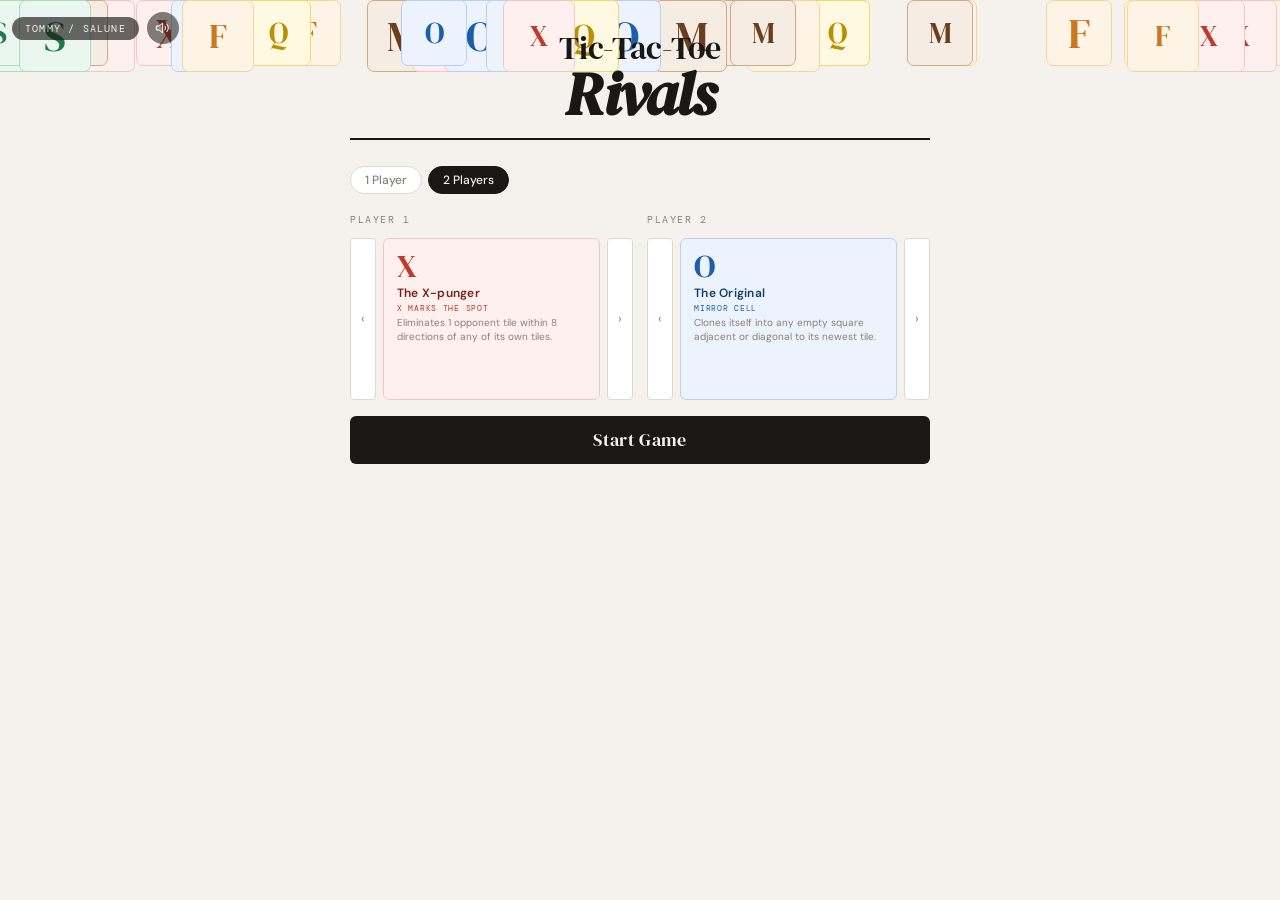
==== rivals/index.html @ 7927c6d0 "fixes test7" ====
<!DOCTYPE html>
<html lang="en">
<head>
<meta charset="UTF-8">
<meta name="viewport" content="width=device-width, initial-scale=1.0">
<title>Tic-Tac-Toe: Rivals</title>
<link href="https://fonts.googleapis.com/css2?family=DM+Serif+Display:ital@0;1&family=DM+Sans:wght@300;400;500;600&family=DM+Mono:wght@400;500&display=swap" rel="stylesheet">
<style>
*{box-sizing:border-box;margin:0;padding:0;}
:root{
  --bg:#f5f2ee;--surface:#fff;--border:#ddd8d0;--text:#1a1814;--muted:#8a8075;--faint:#e8e4de;
  --r:#c0392b;--r-l:#fdf0ee;--r-m:#f5c6c1;--r-d:#7d1f16;
  --b:#1a5fa8;--b-l:#edf3fc;--b-m:#b8d0f0;--b-d:#0e3d6e;
  --g:#1e7a4a;--g-l:#eaf6ef;--g-m:#a8dcbc;--g-d:#0f4a2a;
  --o:#c97820;--o-l:#fef4e6;--o-m:#f5d59a;--o-d:#7a4510;
  --w:#6b3e1e;--w-l:#f5ece4;--w-m:#d4a882;--w-d:#3e200a;
  --y:#b89000;--y-l:#fef9e0;--y-m:#f0d96a;--y-d:#6b5000;
  --r2:#7d1f16;--r2-l:#f2d5d0;--r2-m:#d98880;
  --b2:#0a2d52;--b2-l:#cce0f7;--b2-m:#7aaeea;
  --g2:#0a3d1e;--g2-l:#c2e8ce;--g2-m:#5cbd8a;
  --o2:#7a4510;--o2-l:#f7e4cc;--o2-m:#d4a040;
  --w2:#3e200a;--w2-l:#e8d5c2;--w2-m:#a87050;
  --y2:#6b5000;--y2-l:#f5edb8;--y2-m:#d4b800;
  --cell:90px;--gap:6px;--rad:6px;
}
body{font-family:'DM Sans',sans-serif;background:var(--bg);color:var(--text);min-height:100vh;display:flex;flex-direction:column;align-items:center;padding:2rem 1rem 3rem;overflow-x:hidden;}

/* ── TOP-LEFT CONTROLS ── */
#top-left{position:fixed;top:12px;left:12px;z-index:100;display:flex;align-items:center;gap:8px;}
#site-back{padding:5px 13px;background:var(--text);color:var(--bg);border:none;border-radius:20px;font-family:'DM Mono',monospace;font-size:10px;letter-spacing:.12em;text-transform:uppercase;cursor:pointer;opacity:.65;transition:opacity .2s;}
#site-back:hover{opacity:1;}

/* ── SETTINGS / VOLUME ── */
#vol-btn{width:32px;height:32px;border:none;border-radius:50%;background:rgba(26,24,20,.55);cursor:pointer;display:flex;align-items:center;justify-content:center;padding:0;transition:background .2s;}
#vol-btn:hover{background:rgba(26,24,20,.8);}
#vol-btn svg{width:16px;height:16px;fill:none;stroke:#fff;stroke-width:1.5;stroke-linecap:round;stroke-linejoin:round;}
#vol-panel{position:fixed;top:50px;left:12px;z-index:99;background:var(--surface);border:1px solid var(--border);border-radius:var(--rad);padding:12px 14px;width:190px;box-shadow:0 4px 16px rgba(0,0,0,.12);display:none;}
#vol-panel.open{display:block;}
#vol-panel-title{font-family:'DM Mono',monospace;font-size:9px;letter-spacing:.14em;text-transform:uppercase;color:var(--muted);margin-bottom:10px;}
#vol-slider{width:100%;cursor:pointer;accent-color:var(--text);}
#sound-on-wrap{margin-top:10px;border-top:1px solid var(--border);padding-top:10px;}
#sound-on-btn{width:100%;padding:7px;background:var(--text);color:var(--bg);border:none;border-radius:4px;font-family:'DM Mono',monospace;font-size:9px;letter-spacing:.1em;text-transform:uppercase;cursor:pointer;transition:opacity .15s;}
#sound-on-btn:hover{opacity:.85;}

/* ── AMBIENT ── */
#ambient{position:fixed;inset:0;pointer-events:none;z-index:0;overflow:hidden;}
.amb{position:absolute;font-family:'DM Serif Display',serif;display:flex;align-items:center;justify-content:center;border-radius:7px;will-change:transform,opacity;}
@keyframes ambfall{0%{transform:translateY(var(--sy)) rotate(var(--rot));opacity:0;}5%{opacity:var(--pk);}82%{opacity:var(--pk);}100%{transform:translateY(calc(var(--sy) + 120vh)) rotate(calc(var(--rot) + var(--spin)));opacity:0;}}

/* ── HEADER ── */
.masthead{position:relative;z-index:1;text-align:center;border-bottom:2px solid var(--text);padding-bottom:.85rem;margin-bottom:1.6rem;width:100%;max-width:580px;}
.masthead .tic{font-family:'DM Serif Display',serif;font-size:clamp(1.3rem,4.5vw,2rem);letter-spacing:-.01em;line-height:1;color:var(--text);}
.masthead .rivals{font-family:'DM Serif Display',serif;font-style:italic;font-size:clamp(2.2rem,8vw,3.8rem);letter-spacing:-.03em;line-height:1;color:var(--text);display:block;font-weight:700;}

/* ── FACTOTUM POWER BANNER (below board) ── */
#fact-banner{font-family:'DM Mono',monospace;font-size:9px;letter-spacing:.14em;text-transform:uppercase;color:var(--o-d);background:var(--o-l);border:1px solid var(--o-m);border-radius:4px;padding:4px 12px;text-align:center;margin-bottom:.5rem;display:none;}
#fact-banner.show{display:block;}

.wrap{position:relative;z-index:1;width:100%;max-width:580px;}
.screen{display:none;}.screen.active{display:block;}

/* ── PILLS ── */
.mode-row{display:flex;gap:6px;margin-bottom:1rem;flex-wrap:wrap;}
.pill{padding:5px 14px;border:1.5px solid var(--border);border-radius:20px;background:var(--surface);font-family:'DM Sans',sans-serif;font-size:12px;font-weight:500;color:var(--muted);cursor:pointer;transition:all .15s;}
.pill:hover{border-color:var(--text);color:var(--text);}.pill.on{background:var(--text);color:var(--bg);border-color:var(--text);}
.opt-row{display:none;gap:6px;margin-bottom:.8rem;flex-wrap:wrap;align-items:center;}.opt-row.show{display:flex;}
.opt-lbl{font-family:'DM Mono',monospace;font-size:10px;letter-spacing:.12em;text-transform:uppercase;color:var(--muted);}

/* ── CHAR SELECT ── */
.select-grid{display:grid;grid-template-columns:1fr 1fr;gap:1.1rem .9rem;margin-bottom:1rem;}
.pcol{display:flex;flex-direction:column;}
.pcol-lbl{font-family:'DM Mono',monospace;font-size:10px;letter-spacing:.15em;text-transform:uppercase;color:var(--muted);margin-bottom:8px;display:flex;align-items:center;gap:6px;height:20px;}
.ai-badge{background:var(--text);color:var(--bg);font-size:9px;padding:1px 5px;border-radius:3px;letter-spacing:.1em;}
.char-picker{display:flex;align-items:stretch;gap:7px;flex:1;}
.carr{width:26px;min-width:26px;border:1.5px solid var(--border);border-radius:4px;background:var(--surface);cursor:pointer;display:flex;align-items:center;justify-content:center;font-size:13px;color:var(--muted);user-select:none;transition:border-color .15s,color .15s;}
.carr:hover{border-color:var(--text);color:var(--text);}
.ccard{flex:1;border:1.5px solid var(--border);border-radius:var(--rad);padding:11px 13px;background:var(--surface);display:flex;flex-direction:column;height:162px;overflow:hidden;transition:border-color .2s,background .2s;}
.ccard.rt{border-color:var(--r-m);background:var(--r-l);}.ccard.bt{border-color:var(--b-m);background:var(--b-l);}.ccard.gt{border-color:var(--g-m);background:var(--g-l);}
.ccard.ot{border-color:var(--o-m);background:var(--o-l);}.ccard.wt{border-color:var(--w-m);background:var(--w-l);}.ccard.yt{border-color:var(--y-m);background:var(--y-l);}
.ccard.qt{border-color:var(--border);background:var(--faint);}
.csym{font-family:'DM Serif Display',serif;font-size:2rem;line-height:1;margin-bottom:3px;}
.rt .csym{color:var(--r);}.bt .csym{color:var(--b);}.gt .csym{color:var(--g);}.ot .csym{color:var(--o);}.wt .csym{color:var(--w);}.yt .csym{color:var(--y);}.qt .csym{color:var(--muted);}
.cname{font-size:12px;font-weight:600;letter-spacing:.02em;margin-bottom:2px;}
.rt .cname{color:var(--r-d);}.bt .cname{color:var(--b-d);}.gt .cname{color:var(--g-d);}.ot .cname{color:var(--o-d);}.wt .cname{color:var(--w-d);}.yt .cname{color:var(--y-d);}.qt .cname{color:var(--muted);}
.cpl{font-family:'DM Mono',monospace;font-size:8px;letter-spacing:.09em;text-transform:uppercase;margin-bottom:3px;}
.rt .cpl{color:var(--r);}.bt .cpl{color:var(--b);}.gt .cpl{color:var(--g);}.ot .cpl{color:var(--o);}.wt .cpl{color:var(--w);}.yt .cpl{color:var(--y);}.qt .cpl{color:var(--muted);}
.cdesc{font-size:10px;color:var(--muted);line-height:1.45;overflow:hidden;}
.cancel-wrap{overflow:hidden;max-height:0;transition:max-height .3s ease;margin-bottom:0;}
.cancel-wrap.open{max-height:80px;margin-bottom:.8rem;}
.cancel-note{font-size:11px;color:var(--muted);padding:7px 10px;border:1px solid var(--border);border-radius:var(--rad);background:var(--surface);line-height:1.5;}
.cancel-note strong{font-weight:600;color:var(--text);}
.start-btn{width:100%;padding:12px;background:var(--text);color:var(--bg);border:none;border-radius:var(--rad);font-family:'DM Serif Display',serif;font-size:1.1rem;letter-spacing:.02em;cursor:pointer;transition:opacity .15s,transform .1s;margin-bottom:.6rem;}
.start-btn:hover{opacity:.88;}.start-btn:active{transform:scale(.99);}

/* ── SCOREBOARD ── */
.scoreboard{display:grid;grid-template-columns:1fr auto 1fr;gap:8px;margin-bottom:.8rem;align-items:center;}
.sbox{border:1.5px solid var(--border);border-radius:var(--rad);padding:10px 13px;background:var(--surface);position:relative;overflow:hidden;}
.sbox.rb{border-color:var(--r-m);background:var(--r-l);}.sbox.bb{border-color:var(--b-m);background:var(--b-l);}.sbox.gb{border-color:var(--g-m);background:var(--g-l);}
.sbox.ob{border-color:var(--o-m);background:var(--o-l);}.sbox.wb{border-color:var(--w-m);background:var(--w-l);}.sbox.yb{border-color:var(--y-m);background:var(--y-l);}
.sbox.r2b{border-color:var(--r2-m);background:var(--r2-l);}.sbox.b2b{border-color:var(--b2-m);background:var(--b2-l);}.sbox.g2b{border-color:var(--g2-m);background:var(--g2-l);}
.sbox.o2b{border-color:var(--o2-m);background:var(--o2-l);}.sbox.w2b{border-color:var(--w2-m);background:var(--w2-l);}.sbox.y2b{border-color:var(--y2-m);background:var(--y2-l);}
.ghost{position:absolute;right:-10px;bottom:-14px;font-family:'DM Serif Display',serif;font-size:5rem;line-height:1;pointer-events:none;transform:rotate(-14deg);opacity:.08;user-select:none;}
.shn{font-family:'DM Mono',monospace;font-size:8.5px;letter-spacing:.1em;text-transform:uppercase;margin-bottom:2px;position:relative;z-index:1;}
.rb .shn{color:var(--r);}.bb .shn{color:var(--b);}.gb .shn{color:var(--g);}.ob .shn{color:var(--o);}.wb .shn{color:var(--w);}.yb .shn{color:var(--y);}
.r2b .shn{color:var(--r2);}.b2b .shn{color:var(--b2);}.g2b .shn{color:var(--g2);}.o2b .shn{color:var(--o2);}.w2b .shn{color:var(--w2);}.y2b .shn{color:var(--y2);}
.sv{font-family:'DM Serif Display',serif;font-size:1.9rem;line-height:1;position:relative;z-index:1;}
.rb .sv{color:var(--r);}.bb .sv{color:var(--b);}.gb .sv{color:var(--g);}.ob .sv{color:var(--o);}.wb .sv{color:var(--w);}.yb .sv{color:var(--y);}
.r2b .sv{color:var(--r2);}.b2b .sv{color:var(--b2);}.g2b .sv{color:var(--g2);}.o2b .sv{color:var(--o2);}.w2b .sv{color:var(--w2);}.y2b .sv{color:var(--y2);}
.smid{text-align:center;font-family:'DM Mono',monospace;font-size:9px;letter-spacing:.1em;text-transform:uppercase;color:var(--muted);line-height:2;}
.smidv{font-family:'DM Serif Display',serif;font-size:1.4rem;color:var(--muted);display:block;}

/* ── STATUS ── */
.stbar{border:1.5px solid var(--border);border-radius:var(--rad);background:var(--surface);padding:9px 13px;text-align:center;font-size:13px;min-height:42px;display:flex;align-items:center;justify-content:center;margin-bottom:.75rem;line-height:1.5;transition:border-color .2s,background .2s;}
.stbar.ra{border-color:var(--r-m);background:var(--r-l);}.stbar.ba{border-color:var(--b-m);background:var(--b-l);}.stbar.ga{border-color:var(--g-m);background:var(--g-l);}
.stbar.oa{border-color:var(--o-m);background:var(--o-l);}.stbar.wa{border-color:var(--w-m);background:var(--w-l);}.stbar.ya{border-color:var(--y-m);background:var(--y-l);}
.stbar.r2a{border-color:var(--r2-m);background:var(--r2-l);}.stbar.b2a{border-color:var(--b2-m);background:var(--b2-l);}.stbar.g2a{border-color:var(--g2-m);background:var(--g2-l);}
.stbar.o2a{border-color:var(--o2-m);background:var(--o2-l);}.stbar.w2a{border-color:var(--w2-m);background:var(--w2-l);}.stbar.y2a{border-color:var(--y2-m);background:var(--y2-l);}
.stbar.think{background:var(--faint);}
.tc{font-weight:600;}
.cr{color:var(--r-d);}.cb{color:var(--b-d);}.cg{color:var(--g-d);}.co{color:var(--o-d);}.cw{color:var(--w-d);}.cy{color:var(--y-d);}
.cr2{color:var(--r2);}.cb2{color:var(--b2);}.cg2{color:var(--g2);}.co2{color:var(--o2);}.cw2{color:var(--w2);}.cy2{color:var(--y2);}
.nopwr{color:var(--muted);font-size:11px;font-style:italic;}
.haspwr{font-size:11px;font-style:italic;}

/* ── BOARD ── */
.board{display:grid;grid-template-columns:repeat(4,var(--cell));gap:var(--gap);margin:0 auto .5rem;width:fit-content;padding:10px;background:var(--border);border-radius:10px;}
.cell{width:var(--cell);height:var(--cell);background:var(--surface);border-radius:4px;cursor:pointer;font-family:'DM Serif Display',serif;font-size:2.3rem;display:flex;align-items:center;justify-content:center;transition:background .12s,transform .08s,box-shadow .12s;user-select:none;position:relative;overflow:hidden;}
.cell:hover:not(.taken){background:var(--faint);transform:scale(1.03);}.cell.taken{cursor:default;}
.cell.rp{color:var(--r);background:var(--r-l);}.cell.bp{color:var(--b);background:var(--b-l);}.cell.gp{color:var(--g);background:var(--g-l);}
.cell.op{color:var(--o);background:var(--o-l);}.cell.wp{color:var(--w);background:var(--w-l);}.cell.yp{color:var(--y);background:var(--y-l);}
.cell.r2p{color:var(--r2);background:var(--r2-l);box-shadow:inset 0 0 0 2.5px var(--r2-m);}
.cell.b2p{color:var(--b2);background:var(--b2-l);box-shadow:inset 0 0 0 2.5px var(--b2-m);}
.cell.g2p{color:var(--g2);background:var(--g2-l);box-shadow:inset 0 0 0 2.5px var(--g2-m);}
.cell.o2p{color:var(--o2);background:var(--o2-l);box-shadow:inset 0 0 0 2.5px var(--o2-m);}
.cell.w2p{color:var(--w2);background:var(--w2-l);box-shadow:inset 0 0 0 2.5px var(--w2-m);}
.cell.y2p{color:var(--y2);background:var(--y2-l);box-shadow:inset 0 0 0 2.5px var(--y2-m);}
.cell.win.rp{box-shadow:0 0 0 2px var(--r);background:var(--r-m);}.cell.win.bp{box-shadow:0 0 0 2px var(--b);background:var(--b-m);}
.cell.win.gp{box-shadow:0 0 0 2px var(--g);background:var(--g-m);}.cell.win.op{box-shadow:0 0 0 2px var(--o);background:var(--o-m);}
.cell.win.wp{box-shadow:0 0 0 2px var(--w);background:var(--w-m);}.cell.win.yp{box-shadow:0 0 0 2px var(--y);background:var(--y-m);}
.cell.win.r2p{box-shadow:0 0 0 2px var(--r2);background:var(--r2-m);}.cell.win.b2p{box-shadow:0 0 0 2px var(--b2);background:var(--b2-m);}
.cell.win.g2p{box-shadow:0 0 0 2px var(--g2);background:var(--g2-m);}
/* Highlights */
.cell.hlr{background:var(--r-l);box-shadow:0 0 0 2px var(--r);cursor:pointer;animation:br 1.2s ease-in-out infinite;}.cell.hlr:hover{background:var(--r-m);}
.cell.hlb{background:var(--b-l);box-shadow:0 0 0 2px var(--b);cursor:pointer;animation:bb 1.2s ease-in-out infinite;}.cell.hlb:hover{background:var(--b-m);}
.cell.hlg{background:var(--g-l);box-shadow:0 0 0 2px var(--g);cursor:pointer;animation:bg 1.2s ease-in-out infinite;}.cell.hlg:hover{background:var(--g-m);}
.cell.hlo{background:var(--o-l);box-shadow:0 0 0 2px var(--o);cursor:pointer;animation:bo 1.2s ease-in-out infinite;}.cell.hlo:hover{background:var(--o-m);}
.cell.hlw{background:var(--w-l);box-shadow:0 0 0 2px var(--w);cursor:pointer;animation:bw 1.2s ease-in-out infinite;}.cell.hlw:hover{background:var(--w-m);}
.cell.hly{background:var(--y-l);box-shadow:0 0 0 2px var(--y);cursor:pointer;animation:by 1.2s ease-in-out infinite;}.cell.hly:hover{background:var(--y-m);}
@keyframes br{0%,100%{box-shadow:0 0 0 2px var(--r)}50%{box-shadow:0 0 0 4px var(--r-m)}}
@keyframes bb{0%,100%{box-shadow:0 0 0 2px var(--b)}50%{box-shadow:0 0 0 4px var(--b-m)}}
@keyframes bg{0%,100%{box-shadow:0 0 0 2px var(--g)}50%{box-shadow:0 0 0 4px var(--g-m)}}
@keyframes bo{0%,100%{box-shadow:0 0 0 2px var(--o)}50%{box-shadow:0 0 0 4px var(--o-m)}}
@keyframes bw{0%,100%{box-shadow:0 0 0 2px var(--w)}50%{box-shadow:0 0 0 4px var(--w-m)}}
@keyframes by{0%,100%{box-shadow:0 0 0 2px var(--y)}50%{box-shadow:0 0 0 4px var(--y-m)}}
/* Poison */
.cell.p3::before,.cell.p2::before,.cell.p1::before{content:'';position:absolute;inset:0;border-radius:4px;pointer-events:none;z-index:1;}
.cell.p3::before{background:linear-gradient(135deg,rgba(124,58,237,.13)0%,rgba(196,181,253,.07)100%);}
.cell.p2::before{background:linear-gradient(135deg,rgba(109,40,217,.28)0%,rgba(139,92,246,.16)100%);}
.cell.p1::before{background:linear-gradient(135deg,rgba(91,33,182,.47)0%,rgba(76,29,149,.30)100%);animation:pdying .6s ease-in-out infinite;}
@keyframes pdying{0%,100%{opacity:1;}50%{opacity:.28;}}
/* Fruit dots */
.fdot{position:absolute;inset:0;display:flex;align-items:center;justify-content:center;z-index:2;pointer-events:none;}
.fdot::after{content:'';width:20px;height:20px;border-radius:50%;display:block;box-shadow:0 1px 4px rgba(0,0,0,.18);}
.fdot.f0::after{background:radial-gradient(circle at 36% 30%,#6abf69 0%,#1e7a4a 60%,#0f4a2a 100%);}
.fdot.f1::after{background:radial-gradient(circle at 36% 30%,#5cbd8a 0%,#0a3d1e 60%,#051a0d 100%);}
/* Quantum ghost dot */
.qghost-dot{position:absolute;inset:0;display:flex;align-items:center;justify-content:center;pointer-events:none;font-family:'DM Serif Display',serif;font-size:1.6rem;}
/* Legend */
.legstrip{display:grid;grid-template-columns:1fr 1fr;gap:5px;margin-bottom:.7rem;}
.lc{border:1px solid var(--border);border-radius:var(--rad);padding:7px 9px;background:var(--surface);font-size:10.5px;color:var(--muted);line-height:1.45;}
.lc strong{display:block;font-family:'DM Mono',monospace;font-size:8.5px;letter-spacing:.09em;text-transform:uppercase;margin-bottom:2px;}
.lc.rl{border-color:var(--r-m);}.lc.rl strong{color:var(--r);}
.lc.bl{border-color:var(--b-m);}.lc.bl strong{color:var(--b);}
.lc.gl{border-color:var(--g-m);}.lc.gl strong{color:var(--g);}
.lc.ol{border-color:var(--o-m);}.lc.ol strong{color:var(--o);}
.lc.wl{border-color:var(--w-m);}.lc.wl strong{color:var(--w);}
.lc.yl{border-color:var(--y-m);}.lc.yl strong{color:var(--y);}
.lc.r2l{border-color:var(--r2-m);}.lc.r2l strong{color:var(--r2);}
.lc.b2l{border-color:var(--b2-m);}.lc.b2l strong{color:var(--b2);}
.lc.g2l{border-color:var(--g2-m);}.lc.g2l strong{color:var(--g2);}
.game-cancel-note{font-size:11px;color:var(--muted);padding:7px 10px;border:1px solid var(--border);border-radius:var(--rad);background:var(--surface);margin-bottom:.7rem;line-height:1.5;display:none;}
.game-cancel-note.show{display:block;}
.game-cancel-note strong{font-weight:600;color:var(--text);}
/* Actions */
.actions{display:flex;gap:8px;justify-content:center;margin-top:.3rem;}
.abtn{padding:8px 20px;border:1.5px solid var(--border);border-radius:var(--rad);background:var(--surface);font-family:'DM Sans',sans-serif;font-size:12px;font-weight:500;color:var(--muted);cursor:pointer;transition:all .15s;}
.abtn:hover{border-color:var(--text);color:var(--text);}
.abtn.pri{background:var(--text);color:var(--bg);border-color:var(--text);}.abtn.pri:hover{opacity:.85;color:var(--bg);}
.back{text-align:center;margin-top:.9rem;font-size:12px;color:var(--muted);cursor:pointer;text-decoration:underline;text-underline-offset:3px;}
.back:hover{color:var(--text);}
@media(max-width:520px){:root{--cell:70px;}.select-grid{gap:.9rem .5rem;}}
</style>
</head>
<body>

<!-- TOP-LEFT: back button + volume -->
<div id="top-left">
  <button id="site-back" onclick="goToSite()">Tommy / Salune</button>
  <button id="vol-btn" onclick="toggleVolPanel()" title="Volume">
    <!-- speaker icon, swapped to muted via JS -->
    <svg id="spk-icon" viewBox="0 0 24 24">
      <polygon points="11,5 6,9 2,9 2,15 6,15 11,19" stroke="#fff" fill="rgba(255,255,255,0.15)"/>
      <path id="spk-waves" d="M15,9 a5,5 0 0,1 0,6 M18,6.5 a9,9 0 0,1 0,11"/>
      <line id="spk-mute" x1="14" y1="10" x2="20" y2="16" style="display:none"/>
      <line id="spk-mute2" x1="20" y1="10" x2="14" y2="16" style="display:none"/>
    </svg>
  </button>
</div>

<!-- VOLUME PANEL -->
<div id="vol-panel">
  <div id="vol-panel-title">Master Volume</div>
  <input type="range" id="vol-slider" min="0" max="1" step="0.01" value="0.5"
         oninput="onVolSlider(this.value)">
  <div id="sound-on-wrap">
    <button id="sound-on-btn" onclick="startMusicManually()">Enable Music</button>
  </div>
</div>

<div id="ambient"></div>

<div class="masthead">
  <div class="tic">Tic-Tac-Toe</div>
  <span class="rivals">Rivals</span>
</div>

<div class="wrap">
  <!-- SELECT SCREEN -->
  <div class="screen active" id="scr-sel">
    <div class="mode-row">
      <button class="pill" id="mb1p" onclick="setMode('sp')">1 Player</button>
      <button class="pill on" id="mb2p" onclick="setMode('2p')">2 Players</button>
    </div>
    <div class="opt-row" id="drow">
      <button class="pill on" id="de" onclick="setDiff('easy')">Easy</button>
      <button class="pill" id="dm" onclick="setDiff('medium')">Medium</button>
      <button class="pill" id="dh" onclick="setDiff('hard')">Hard</button>
    </div>
    <!-- Bot goes FIRST then SECOND, defaults to Second -->
    <div class="opt-row" id="frow">
      <span class="opt-lbl">Bot goes</span>
      <button class="pill" id="fb1st" onclick="setBotFirst(true)">First</button>
      <button class="pill on" id="fb2nd" onclick="setBotFirst(false)">Second</button>
    </div>
    <div class="select-grid" id="selgrid"></div>
    <button class="start-btn" onclick="startGame()">Start Game</button>
    <div class="cancel-wrap" id="cancel-wrap">
      <div class="cancel-note"><strong>Nemesis mode:</strong> Both players have no powers every other turn, starting on turn 1.</div>
    </div>
  </div>

  <!-- GAME SCREEN -->
  <div class="screen" id="scr-game">
    <div class="scoreboard">
      <div class="sbox rb" id="sb0"><div class="ghost" id="gh0">X</div><div class="shn" id="sn0"></div><div class="sv" id="sv0">0</div></div>
      <div class="smid">draws<span class="smidv" id="svd">0</span></div>
      <div class="sbox bb" id="sb1"><div class="ghost" id="gh1">O</div><div class="shn" id="sn1"></div><div class="sv" id="sv1">0</div></div>
    </div>
    <div class="legstrip" id="legstrip"></div>
    <div class="game-cancel-note" id="gcn"></div>
    <div class="stbar" id="stbar"></div>
    <div class="board" id="board"></div>
    <!-- Factotum banner BELOW board -->
    <div id="fact-banner"></div>
    <div class="actions"><button class="abtn pri" onclick="resetRound()">New Round</button></div>
    <div class="back" onclick="goBack()">Change characters</div>
  </div>
</div>

<script>
// ══════════════════════════════════
// MUSIC SYSTEM
// ══════════════════════════════════
const AUDIO_BASE='https://salunesoftware.github.io/';
const TRACK_FILES={base:'RivalBaseTrack01',X:'RivalXTrack01',O:'RivalOTrack01',S:'RivalSTrack01',M:'RivalMTrack01',Q:'RivalQTrack01',F:'RivalFTrack01'};
const audioEls={};
let musicStarted=false;
let masterVol=0.5;  // -6dB equivalent in practice (0.5 of 1.0)
let masterMuted=false;

// S-curve easing (ease-in-out cubic)
function sCurve(t){return t<0.5?4*t*t*t:1-Math.pow(-2*t+2,3)/2;}

function fadeTo(el,target,ms){
  if(!el)return;
  // Apply master volume scaling to target
  const scaled=masterMuted?0:target*masterVol;
  const start=el.volume;
  const diff=scaled-start;
  if(Math.abs(diff)<0.001){el.volume=scaled;if(scaled===0)el.pause();return;}
  const steps=40,iv=ms/steps;let n=0;
  clearInterval(el._fadeTimer);
  el._fadeTimer=setInterval(()=>{
    n++;
    const t=n/steps;
    el.volume=Math.max(0,Math.min(1,start+diff*sCurve(t)));
    if(n>=steps){clearInterval(el._fadeTimer);el.volume=scaled;if(scaled===0)el.pause();}
  },iv);
  if(scaled>0&&el.paused) el.play().catch(()=>{});
}

// Track the "logical" (unscaled) target volume for each track
const trackTargets={};

function setTrackTarget(key,target,ms){
  trackTargets[key]=target;
  if(audioEls[key])fadeTo(audioEls[key],target,ms);
}

function initAudio(){
  if(musicStarted)return;
  musicStarted=true;
  // Load all tracks
  const keys=Object.keys(TRACK_FILES);
  const loaded=[];
  keys.forEach(k=>{
    const a=new Audio(AUDIO_BASE+TRACK_FILES[k]+'.mp3');
    a.loop=true;a.volume=0;a.preload='auto';
    audioEls[k]=a;trackTargets[k]=0;
    loaded.push(new Promise(res=>{a.addEventListener('canplaythrough',res,{once:true});a.load();}));
  });
  // Wait for all to be ready before playing, then start together
  Promise.all(loaded).then(()=>{
    // Sync-start: set currentTime=0 on all, then play simultaneously
    const t=audioEls['base']?.currentTime||0;
    keys.forEach(k=>{if(audioEls[k]){audioEls[k].currentTime=0;}});
    keys.forEach(k=>{if(audioEls[k])audioEls[k].play().catch(()=>{});});
    // Base track fades in, others stay at 0 until selected
    setTrackTarget('base',1,2000);
    document.getElementById('sound-on-btn').textContent='Music On';
  }).catch(()=>{
    // Fallback: just start base
    if(audioEls['base']){audioEls['base'].play().catch(()=>{});setTrackTarget('base',1,2000);}
  });
  updateVolIcon();
}

function startMusicManually(){initAudio();}

const CHAR_TRACK_KEY=['X','O','S','M','Q','F',null];
function onCharSelect(){
  if(!musicStarted)return;
  const active=new Set(['base']);
  for(let s=0;s<2;s++){const k=CHAR_TRACK_KEY[SI[s]];if(k)active.add(k);}
  Object.keys(TRACK_FILES).forEach(k=>{
    if(k==='base')return;
    if(active.has(k)){setTrackTarget(k,1,1500);}
    else{setTrackTarget(k,0,1500);}
  });
}
function onGameStart(){
  if(!musicStarted)return;
  // Fade all to full with delay for base already playing
  setTimeout(()=>{
    Object.keys(TRACK_FILES).forEach(k=>setTrackTarget(k,1,2000));
  },1500); // let base play alone for 1.5s first
}
function onGameEnd(){
  if(!musicStarted)return;
  // Return to select state: base + char tracks only
  onCharSelect();
}
function goToSite(){
  if(musicStarted)Object.keys(TRACK_FILES).forEach(k=>setTrackTarget(k,0,2000));
  setTimeout(()=>window.location.href='https://salunesoftware.github.io/',2100);
}

// ── VOLUME CONTROLS ──
function onVolSlider(v){
  masterVol=parseFloat(v);
  masterMuted=false;
  // Re-apply current targets at new master
  Object.keys(TRACK_FILES).forEach(k=>{
    const el=audioEls[k];if(!el)return;
    const tgt=trackTargets[k]||0;
    el.volume=Math.max(0,Math.min(1,tgt*masterVol));
    if(el.volume>0&&el.paused)el.play().catch(()=>{});
    if(el.volume===0)el.pause();
  });
  updateVolIcon();
}
function toggleMute(){
  masterMuted=!masterMuted;
  Object.keys(TRACK_FILES).forEach(k=>{
    const el=audioEls[k];if(!el)return;
    const tgt=trackTargets[k]||0;
    el.volume=masterMuted?0:Math.max(0,Math.min(1,tgt*masterVol));
    if(!masterMuted&&el.volume>0&&el.paused)el.play().catch(()=>{});
    if(masterMuted)el.pause();
  });
  updateVolIcon();
}
document.getElementById('vol-btn').addEventListener('click',e=>{
  // Click the button itself: if panel is open, close it. If panel closed, open it.
  // But also allow clicking the icon to toggle mute only when panel is already open
  toggleVolPanel();
});
function toggleVolPanel(){
  const p=document.getElementById('vol-panel');
  p.className=p.className==='vol-panel open'?'vol-panel':'vol-panel open';
}
// Close panel if clicking outside
document.addEventListener('click',e=>{
  if(!e.target.closest('#top-left')&&!e.target.closest('#vol-panel')){
    document.getElementById('vol-panel').className='vol-panel';
  }
});

// Speaker SVG icon toggle
function updateVolIcon(){
  const w=document.getElementById('spk-waves');
  const m1=document.getElementById('spk-mute');
  const m2=document.getElementById('spk-mute2');
  const isMuted=masterMuted||masterVol<0.02;
  if(w){w.style.display=isMuted?'none':'';}
  if(m1){m1.style.display=isMuted?'':'none';}
  if(m2){m2.style.display=isMuted?'':'none';}
}

// ══════════════════════════════════
// CHARACTERS
// ══════════════════════════════════
const CH=[
  {id:'expunger',sym:'X',name:'The X-punger',pname:'X Marks the Spot',
   desc:'Eliminates 1 opponent tile within 8 directions of any of its own tiles.',
   t:'r',bc:'rb',pc:'rp',tc:'cr',lc:'rl',ac:'ra',alt:{bc:'r2b',pc:'r2p',tc:'cr2',lc:'r2l',ac:'r2a'}},
  {id:'original',sym:'O',name:'The Original',pname:'Mirror Cell',
   desc:'Clones itself into any empty square adjacent or diagonal to its newest tile.',
   t:'b',bc:'bb',pc:'bp',tc:'cb',lc:'bl',ac:'ba',alt:{bc:'b2b',pc:'b2p',tc:'cb2',lc:'b2l',ac:'b2a'}},
  {id:'snake',sym:'S',name:'The Snake',pname:'Venom Bloom',
   desc:'Poisons all adjacent tiles on placement, dissolving in 3 turns. Eating a fruit grants one extra placement. Opponents eating snake fruit get poisoned instead.',
   t:'g',bc:'gb',pc:'gp',tc:'cg',lc:'gl',ac:'ga',alt:{bc:'g2b',pc:'g2p',tc:'cg2',lc:'g2l',ac:'g2a'}},
  {id:'mole',sym:'M',name:'The Mole',pname:'Burrow',
   desc:'Places only adjacent to existing tiles. After placing, may burrow: replace an adjacent opponent tile, then emerge on the far side. If no opponent is adjacent, burrows blindly straight, left, or right into any empty tile.',
   t:'w',bc:'wb',pc:'wp',tc:'cw',lc:'wl',ac:'wa',alt:{bc:'w2b',pc:'w2p',tc:'cw2',lc:'wl',ac:'w2a'}},
  {id:'quantum',sym:'Q',name:'The Quantum',pname:'Superposition',
   desc:'Projects ghost images along its row and column. If an opponent covers a ghost, that Q tile teleports away. Placing Q on its own ghost clears the old projection and starts fresh — no teleport.',
   t:'y',bc:'yb',pc:'yp',tc:'cy',lc:'yl',ac:'ya',alt:{bc:'y2b',pc:'y2p',tc:'cy2',lc:'yl',ac:'y2a'}},
  {id:'factotum',sym:'F',name:'The Factotum',pname:'Wild Power',
   desc:'Gains a random power each turn. Each placed tile permanently retains the power it had when placed — including fruit bonus for Snake turns.',
   t:'o',bc:'ob',pc:'op',tc:'co',lc:'ol',ac:'oa',alt:{bc:'o2b',pc:'o2p',tc:'co2',lc:'ol',ac:'o2a'}},
  {id:'random',sym:'?',name:'Random',pname:'',
   desc:'Picks a random character when the game starts.',
   t:'qt',bc:'bb',pc:'bp',tc:'cb',lc:'bl',ac:'ba',alt:{bc:'b2b',pc:'b2p',tc:'cb2',lc:'bl',ac:'b2a'}},
];
const REAL_CH=6;
const FACTOTUM_POOL=['expunger','original','snake','mole','quantum'];

// ══ BOARD HELPERS ══
const N=4,WINS=[];
for(let r=0;r<N;r++) WINS.push([r*N,r*N+1,r*N+2,r*N+3]);
for(let c=0;c<N;c++) WINS.push([c,c+N,c+2*N,c+3*N]);
WINS.push([0,5,10,15]);WINS.push([3,6,9,12]);
const adjO=i=>{const r=Math.floor(i/N),c=i%N,a=[];if(r>0)a.push(i-N);if(r<N-1)a.push(i+N);if(c>0)a.push(i-1);if(c<N-1)a.push(i+1);return a;};
const adjD=i=>{const r=Math.floor(i/N),c=i%N,a=[];if(r>0&&c>0)a.push(i-N-1);if(r>0&&c<N-1)a.push(i-N+1);if(r<N-1&&c>0)a.push(i+N-1);if(r<N-1&&c<N-1)a.push(i+N+1);return a;};
const adj8=i=>[...new Set([...adjO(i),...adjD(i)])];
const stepRC=(i,dr,dc)=>{const r=Math.floor(i/N)+dr,c=(i%N)+dc;return(r<0||r>=N||c<0||c>=N)?-1:r*N+c;};

// ══ SELECT STATE ══
let SI=[0,1],gMode='2p',diff='easy',botFirst=false;
let RSI=[0,1];

const rch=s=>CH[RSI[s]];
const sameChar=()=>RSI[0]===RSI[1];
const isAlt=s=>s===1&&sameChar();
const prop=(s,k)=>isAlt(s)?rch(s).alt[k]:rch(s)[k];
const sym=s=>isAlt(s)?rch(s).sym.toLowerCase():rch(s).sym;
const symSlot=v=>{const s0=sym(0),s1=sym(1);return v===s0?0:v===s1?1:-1;};
const botSlot=()=>gMode==='sp'?(botFirst?0:1):-1;
const isNemesis=()=>sameChar();
const cancelledOut=s=>isNemesis()&&(pTurnCnt[s]%2===1);

function playerLabel(s){if(gMode==='sp'&&s===botSlot())return'Bot';return s===0?'P1':'P2';}
function displayName(s){return rch(s).name+' ('+playerLabel(s)+')';}

// ══ FACTOTUM TILE DATA ══
// factTileData[boardIdx] = {id, sym} — permanent historical power per tile
let factTileData={};
let factPower=[null,null]; // current-turn power per slot

function rollFactPower(s){const id=FACTOTUM_POOL[Math.floor(Math.random()*FACTOTUM_POOL.length)];factPower[s]=id;return id;}

// Get effective id for a SLOT's current action
function effId(s){if(rch(s).id==='factotum')return factPower[s]||'expunger';return rch(s).id;}

// Get effective id for a TILE already on the board (historical)
function tileEffId(boardIdx){
  const td=factTileData[boardIdx];
  if(td)return td.id;
  // Not a factotum tile — find which slot owns it and return their char id
  const bv=board[boardIdx];
  if(bv===null)return null;
  const s=symSlot(bv);
  if(s<0)return null;
  return rch(s).id;
}

// ══ QUANTUM STATE ══
// qTileState[boardIdx] = {slot, perceived:bool}
// perceived=true: opponent covered a ghost → tile stays, no more projection, no teleport trigger
let qTileState={};

function qDist(qi,i){
  const qr=Math.floor(qi/N),qc=qi%N,ir=Math.floor(i/N),ic=i%N;
  if(qr===ir)return Math.abs(qc-ic);if(qc===ic)return Math.abs(qr-ir);return 999;
}

function buildQuantumGhosts(){
  const map={};
  Object.entries(qTileState).forEach(([idxStr,st])=>{
    const qi=parseInt(idxStr);
    if(board[qi]===null){delete qTileState[qi];return;}
    if(st.perceived)return; // perceived tiles don't project anymore
    const qr=Math.floor(qi/N),qc=qi%N;
    const cells=[];
    for(let cc=0;cc<N;cc++){const j=qr*N+cc;if(j!==qi)cells.push(j);}
    for(let rr=0;rr<N;rr++){const j=rr*N+qc;if(j!==qi)cells.push(j);}
    cells.forEach(j=>{
      if(board[j]!==null)return; // only show on empty cells
      const d=qDist(qi,j);
      if(!map[j]||d<map[j].minDist){map[j]={slot:st.slot,minDist:d,sources:[qi]};}
      else if(d===map[j].minDist&&!map[j].sources.includes(qi)){map[j].sources.push(qi);}
    });
  });
  return map;
}

// Opacity for ghost: closer = more visible, farther = more faded
// dist 1=0.28, dist 2=0.16, dist 3+=0.08
function ghostOpacity(d){return d<=1?0.28:d===2?0.16:0.08;}

function teleportQTile(qi,slot){
  if(board[qi]===null)return;
  const v=sym(slot);
  const ghosts=buildQuantumGhosts();
  // Prefer cells that are NOT in the Q player's ghost zone
  const cands=board.map((bv,j)=>bv===null&&!ghosts[j]?j:-1).filter(j=>j>=0);
  const pool=cands.length?cands:board.map((bv,j)=>bv===null?j:-1).filter(j=>j>=0);
  if(!pool.length)return;
  const dest=pool[Math.floor(Math.random()*pool.length)];
  // Transfer state
  const oldSt=qTileState[qi];
  board[qi]=null;
  if(factTileData[qi])factTileData[dest]=factTileData[qi];
  delete factTileData[qi];
  delete qTileState[qi];
  board[dest]=v;
  // New tile is NOT perceived (fresh start at new location)
  qTileState[dest]={slot,perceived:false};
}

// Called when OPPONENT places on a ghost projection → the Q tile teleports
function checkQuantumTeleportByOpp(placingSlot,pos){
  const qs=1-placingSlot;
  const qId=rch(qs).id;
  if(qId!=='quantum'&&qId!=='factotum')return;
  const ghosts=buildQuantumGhosts();
  if(!ghosts[pos]||ghosts[pos].slot!==qs)return;
  // Mark sources as perceived (they no longer project)
  const sources=ghosts[pos].sources||[];
  sources.forEach(qi=>{if(qTileState[qi])qTileState[qi].perceived=true;});
  // Teleport all Q tiles in same row or col as pos (that belong to qs)
  const qr=Math.floor(pos/N),qc=pos%N;
  const toTel=[];
  Object.entries(qTileState).forEach(([iStr,st])=>{
    if(st.slot!==qs||st.perceived)return;
    const qi=parseInt(iStr);
    const r=Math.floor(qi/N),c=qi%N;
    if(r===qr||c===qc)toTel.push(qi);
  });
  toTel.forEach(qi=>{if(board[qi]!==null)teleportQTile(qi,qs);});
}

// ══ SELECT UI ══
function renderCard(slot){
  const ci=SI[slot],c=CH[ci],el=document.getElementById('cc'+slot);
  el.className='ccard '+(ci===REAL_CH?'qt':c.t+'t');
  el.innerHTML=`<div class="csym">${c.sym}</div><div class="cname">${c.name}</div><div class="cpl">${c.pname||'Any character'}</div><div class="cdesc">${c.desc}</div>`;
}
function buildSelectCols(){
  const grid=document.getElementById('selgrid');grid.innerHTML='';
  for(let s=0;s<2;s++){
    const isBot=gMode==='sp'&&s===botSlot();
    const col=document.createElement('div');col.className='pcol';
    const lbl=document.createElement('div');lbl.className='pcol-lbl';lbl.id='lbl'+s;
    if(isBot)lbl.innerHTML='Bot <span class="ai-badge">BOT</span>';
    else lbl.textContent=gMode==='sp'?'You':(s===0?'Player 1':'Player 2');
    const picker=document.createElement('div');picker.className='char-picker';
    const lb=document.createElement('div');lb.className='carr';lb.innerHTML='&#8249;';lb.onclick=()=>shiftSlot(s,-1);
    const card=document.createElement('div');card.className='ccard rt';card.id='cc'+s;
    const rb=document.createElement('div');rb.className='carr';rb.innerHTML='&#8250;';rb.onclick=()=>shiftSlot(s,1);
    picker.appendChild(lb);picker.appendChild(card);picker.appendChild(rb);
    col.appendChild(lbl);col.appendChild(picker);grid.appendChild(col);
  }
  renderCard(0);renderCard(1);updateNemesisNote();
}
function shiftSlot(s,d){SI[s]=(SI[s]+d+REAL_CH+1)%(REAL_CH+1);renderCard(s);updateNemesisNote();onCharSelect();}
function updateNemesisNote(){const same=SI[0]<REAL_CH&&SI[1]<REAL_CH&&SI[0]===SI[1];document.getElementById('cancel-wrap').className='cancel-wrap'+(same?' open':'');}
function setMode(m){
  gMode=m;
  document.getElementById('mb1p').className='pill'+(m==='sp'?' on':'');
  document.getElementById('mb2p').className='pill'+(m==='2p'?' on':'');
  document.getElementById('drow').className='opt-row'+(m==='sp'?' show':'');
  document.getElementById('frow').className='opt-row'+(m==='sp'?' show':'');
  SI=[0,1];buildSelectCols();
}
function setDiff(d){diff=d;['easy','medium','hard'].forEach((x,i)=>{document.getElementById(['de','dm','dh'][i]).className='pill'+(d===x?' on':'');});}
function setBotFirst(v){
  botFirst=v;
  document.getElementById('fb1st').className='pill'+(v?' on':'');
  document.getElementById('fb2nd').className='pill'+(!v?' on':'');
  [SI[0],SI[1]]=[SI[1],SI[0]];buildSelectCols();
}
buildSelectCols();setMode('2p');setDiff('easy');

// ══ GAME STATE ══
let board,poison,fruit,lastP,turnIdx,pTurnCnt,phase,over,scores,botThink,bonusSlot;
let moleExpecting=-1,moleFrom=-1;
const isBot=()=>gMode==='sp'&&turnIdx===botSlot()&&!over;

// ══ START/RESET ══
function startGame(){
  RSI=[SI[0],SI[1]];
  for(let s=0;s<2;s++)if(RSI[s]===REAL_CH)RSI[s]=Math.floor(Math.random()*REAL_CH);
  document.getElementById('scr-sel').className='screen';
  document.getElementById('scr-game').className='screen active';
  scores=[0,0,0];
  buildGameUI();buildBoardEl();resetRound();
  onGameStart();
}
function goBack(){
  document.getElementById('scr-game').className='screen';
  document.getElementById('scr-sel').className='screen active';
  updateFactBanner(false);
  onGameEnd();
}
function buildGameUI(){
  const ls=document.getElementById('legstrip');ls.innerHTML='';
  [0,1].forEach(s=>{
    const d=document.createElement('div');d.className='lc '+prop(s,'lc');
    d.innerHTML=`<strong>${displayName(s)}: ${rch(s).pname}</strong>${rch(s).desc}`;ls.appendChild(d);
  });
  const gcn=document.getElementById('gcn');
  if(isNemesis()){gcn.className='game-cancel-note show';gcn.innerHTML=`<strong>Nemesis mode:</strong> Both players have no powers every other turn, starting on turn 1.`;}
  else gcn.className='game-cancel-note';
  [0,1].forEach(s=>{
    document.getElementById('sb'+s).className='sbox '+prop(s,'bc');
    document.getElementById('gh'+s).textContent=rch(s).sym;
    document.getElementById('sn'+s).textContent=displayName(s);
    document.getElementById('sv'+s).textContent='0';
  });
}
function buildBoardEl(){
  const el=document.getElementById('board');el.innerHTML='';
  for(let i=0;i<N*N;i++){const c=document.createElement('div');c.className='cell';c.addEventListener('click',()=>handleClick(i));el.appendChild(c);}
}
function resetRound(){
  board=Array(N*N).fill(null);poison=Array(N*N).fill(0);fruit=Array(N*N).fill(0);
  lastP=[-1,-1];pTurnCnt=[0,0];factPower=[null,null];factTileData={};qTileState={};
  turnIdx=0;phase='place';over=false;botThink=false;bonusSlot=-1;moleExpecting=-1;moleFrom=-1;
  if(rch(0).id==='factotum')rollFactPower(0);
  if(rch(1).id==='factotum')rollFactPower(1);
  updateFactBanner(true);renderBoard();setStatus();
  if(isBot())setTimeout(doBot,500);
}

// ══ FACTOTUM BANNER (below board) ══
function updateFactBanner(inGame){
  const fb=document.getElementById('fact-banner');
  if(inGame&&!over&&rch(turnIdx).id==='factotum'&&factPower[turnIdx]){
    const pc=CH.find(c=>c.id===factPower[turnIdx]);
    fb.className='show';
    fb.textContent='The Factotum has the power of '+pc.name;
  } else {
    fb.className='';fb.textContent='';
  }
}

// ══ SNAKE ══
function tickPoison(){for(let i=0;i<N*N;i++){if(poison[i]>0){poison[i]--;if(poison[i]===0)board[i]=null;}}}
function venomBloom(idx,s){
  if(cancelledOut(s))return;
  adjO(idx).forEach(j=>{if(board[j]!==null&&poison[j]===0)poison[j]=3;});
}
function countFruits(){return fruit.filter(Boolean).length;}
function spawnFruitFor(s){
  if(countFruits()>=3)return;
  const emp=board.map((v,i)=>(v===null&&fruit[i]===0)?i:-1).filter(i=>i>=0);
  if(!emp.length)return;fruit[emp[Math.floor(Math.random()*emp.length)]]=s+1;
}
// canEatFruit: snake/factotum-as-snake eats their own fruit (bonus); opponent eating snake fruit gets poisoned
function canEatFruit(s,i){return fruit[i]===s+1;}
function canEatOppFruit(s,i){
  // Returns true if this position has the OPPONENT's snake fruit
  return fruit[i]>0&&fruit[i]!==s+1;
}

// ══ MOLE ══
function moleValidPlacements(s){
  const v=sym(s),hasM=board.some(bv=>bv===v);
  if(!hasM)return board.map((bv,i)=>bv===null?i:-1).filter(i=>i>=0);
  const seen=new Set();board.forEach((bv,i)=>{if(bv===v)adjO(i).forEach(j=>{if(board[j]===null)seen.add(j);});});return[...seen];
}
function moleAdjOppTargets(s){
  if(moleFrom<0)return[];
  const ov=sym(1-s);
  // TARGETS: adjacent opponent tiles (for burrow through)
  return adjO(moleFrom).filter(i=>board[i]===ov);
}
function moleBlindBurrowTargets(s){
  // No adjacent opp tiles — burrow blind to any empty tile in adj dirs
  if(moleFrom<0)return[];
  return adjO(moleFrom).filter(i=>board[i]===null);
}
function moleDoBurrow(s,clicked,isBlind){
  const v=sym(s);
  const dr=Math.floor(clicked/N)-Math.floor(moleFrom/N);
  const dc=(clicked%N)-(moleFrom%N);
  if(!isBlind){
    // Replace opponent tile
    board[clicked]=v;
    // Determine exit
    const opts=[{dr,dc},{dr:-dc,dc:dr},{dr:dc,dc:-dr}].map(({dr:d2,dc:c2})=>{
      const n=stepRC(clicked,d2,c2);return(n>=0&&board[n]!==v)?n:-1;
    });
    const rn=Math.random();
    let t=rn<1/3?opts[0]:rn<2/3?(opts[1]>=0?opts[1]:opts[0]):(opts[2]>=0?opts[2]:opts[0]);
    if(t>=0&&board[t]===null)board[t]=v;
  } else {
    // Blind burrow: just place at clicked (already verified empty)
    board[clicked]=v;
  }
}

// ══ WIN/DRAW ══
function chkWin(s){const v=sym(s);return WINS.find(w=>w.every(i=>board[i]===v))||null;}
function chkDraw(){return board.every(v=>v!==null);}

// ══ POWER TARGETS ══
function getPwrTargets(s){
  const eid=effId(s);if(cancelledOut(s))return[];
  if(eid==='expunger'){
    const ms=sym(s),os=sym(1-s),seen=new Set();
    board.forEach((v,i)=>{if(v===ms)adj8(i).forEach(j=>{if(board[j]===os)seen.add(j);});});return[...seen];
  }
  if(eid==='original'){
    const lp=lastP[s];if(lp<0)return[];
    const seen=new Set();adj8(lp).forEach(j=>{if(board[j]===null)seen.add(j);});return[...seen];
  }
  if(eid==='mole'){
    const oppTgts=moleAdjOppTargets(s);
    if(oppTgts.length>0)return oppTgts;
    // Blind burrow if no opponent adjacent
    return moleBlindBurrowTargets(s);
  }
  return[];
}

// ══ PLACE LOGIC ══
function doPlace(i,s,isBonus){
  const v=sym(s),eid=effId(s);
  const isSnake=eid==='snake';
  const isQ=eid==='quantum';
  const isFact=rch(s).id==='factotum';

  // Q: check if placing on own ghost (BEFORE placing — just for state update, no teleport)
  let placingOnOwnGhost=false;
  if(isQ){
    const gm=buildQuantumGhosts();
    if(gm[i]&&gm[i].slot===s) placingOnOwnGhost=true;
  }

  board[i]=v;

  // Determine if ate own fruit (snake bonus) or opp fruit (poison)
  const ownFruit=canEatFruit(s,i);
  const oppFruit=canEatOppFruit(s,i);
  fruit[i]=0;
  lastP[s]=i;

  // Factotum: record tile's power permanently using CURRENT power
  if(isFact&&factPower[s]){
    factTileData[i]={id:factPower[s],sym:CH.find(c=>c.id===factPower[s])?.sym||'F'};
  }

  // Q: register new tile state (no teleport when placing on own ghost — just reset projection)
  if(isQ){
    // If placing on own ghost: old sources lose their projection (mark perceived), but no teleport
    if(placingOnOwnGhost){
      const gm=buildQuantumGhosts();
      if(gm[i]&&gm[i].slot===s){
        (gm[i].sources||[]).forEach(qi=>{if(qTileState[qi])qTileState[qi].perceived=true;});
      }
    }
    qTileState[i]={slot:s,perceived:false};
  }

  // Snake venom (poisons adjacents including own tiles)
  if(isSnake)venomBloom(i,s);

  // Factotum-as-snake: same venom effect
  if(isFact&&factPower[s]==='snake')venomBloom(i,s);

  // Opponent ate snake fruit → get poisoned (3-turn)
  if(oppFruit){
    adjO(i).forEach(j=>{if(board[j]===null&&poison[j]===0)poison[j]=3;}); // poison adjacent area
    // Actually poison the eating player's tile directly
    poison[i]=3;
  }

  const win=chkWin(s);
  if(win){renderBoard();markWin(win);endGame(s);return;}
  if(chkDraw()){renderBoard();endGame(-1);return;}

  // Fruit bonus:
  // - Snake/Factotum-as-snake eating OWN fruit → bonus placement
  // - Factotum's bonus tile uses current symbol but has no power of its own
  const snakeActive=isSnake||(isFact&&factPower[s]==='snake');
  if(ownFruit&&snakeActive&&!isBonus&&!cancelledOut(s)){
    renderBoard();
    const st=document.getElementById('stbar');
    st.className='stbar '+prop(s,'ac');
    st.innerHTML=`<span class="tc ${prop(s,'tc')}">${displayName(s)}</span> &mdash; fruit! Place one more tile.`;
    bonusSlot=s;phase='bonus';
    if(isBot())setTimeout(()=>doBotBonus(s),400);
    return;
  }
  if(isBonus){finishAfterBonus(s);return;}
  gotopower(s);
}

function gotopower(s){
  const eid=effId(s);
  if(eid==='mole'&&!cancelledOut(s)){
    const tgts=getPwrTargets(s); // includes blind burrow targets now
    if(tgts.length>0){
      moleExpecting=s;phase='power';renderBoard();setStatus();
      if(isBot())setTimeout(doBot,350);return;
    }
  }
  phase='power';const tgts=getPwrTargets(s);renderBoard();setStatus();
  if(tgts.length===0)autoAdvance(s);else if(isBot())setTimeout(doBot,350);
}
function finishAfterBonus(s){
  const eid=effId(s);
  if(eid==='mole'&&!cancelledOut(s)){
    const tgts=getPwrTargets(s);
    if(tgts.length>0){moleExpecting=s;phase='power';renderBoard();setStatus();if(isBot())setTimeout(doBot,350);return;}
  }
  phase='power';const tgts=getPwrTargets(s);renderBoard();setStatus();
  if(tgts.length===0)autoAdvance(s);else if(isBot())setTimeout(doBot,350);
}

function doPwr(i,s){
  const eid=effId(s);
  if(eid==='expunger'){
    board[i]=null;poison[i]=0;delete qTileState[i];delete factTileData[i];advanceTurn();
  } else if(eid==='original'){
    board[i]=sym(s);
    // Check quantum teleport — opponent placing on Q ghost triggers teleport
    checkQuantumTeleportByOpp(s,i);
    const win=chkWin(s);if(win){renderBoard();markWin(win);endGame(s);return;}advanceTurn();
  } else if(eid==='mole'){
    moleExpecting=-1;
    const oppTgts=moleAdjOppTargets(s);
    const isBlind=oppTgts.length===0; // blind burrow if no opp adjacent
    moleDoBurrow(s,i,isBlind);
    const win=chkWin(s);if(win){renderBoard();markWin(win);endGame(s);return;}
    if(chkDraw()){renderBoard();endGame(-1);return;}advanceTurn();
  }
}

function autoAdvance(s){
  const eid=effId(s);
  if(['snake','quantum','factotum'].includes(eid)){advanceTurn();return;}
  const msgs={expunger:'No targets in range.',original:'No room to clone.',mole:'No tiles to burrow.'};
  if(!msgs[eid]){advanceTurn();return;}
  const st=document.getElementById('stbar');st.className='stbar';
  st.innerHTML=`<span class="tc ${prop(s,'tc')}">${displayName(s)}</span> &mdash; ${msgs[eid]}`;
  setTimeout(advanceTurn,600);
}

function advanceTurn(){
  const next=1-turnIdx;
  // Quantum maturation removed — Q now projects only, no cascade expansion
  // Tick poison if next player is snake
  if(effId(next)==='snake'){
    tickPoison();const w=chkWin(next);if(w){renderBoard();markWin(w);endGame(next);return;}
  }
  if(chkDraw()){renderBoard();endGame(-1);return;}
  // Spawn fruit for current snake player at end of turn
  const ceid=effId(turnIdx);
  if(ceid==='snake'&&!cancelledOut(turnIdx))spawnFruitFor(turnIdx);
  // Factotum-as-snake also spawns fruit
  if(rch(turnIdx).id==='factotum'&&factPower[turnIdx]==='snake'&&!cancelledOut(turnIdx))spawnFruitFor(turnIdx);
  moleExpecting=-1;moleFrom=-1;turnIdx=next;phase='place';bonusSlot=-1;
  if(rch(next).id==='factotum')rollFactPower(next);
  updateFactBanner(true);renderBoard();setStatus();
  if(isBot())setTimeout(doBot,400);
}

function endGame(ws){
  over=true;updateFactBanner(false);
  const st=document.getElementById('stbar');
  if(ws===-1){st.className='stbar';st.textContent='Draw.';scores[2]++;}
  else{st.className='stbar '+prop(ws,'ac');st.innerHTML=`<span class="tc ${prop(ws,'tc')}">${displayName(ws)} wins.</span>`;scores[ws]++;}
  document.getElementById('sv0').textContent=scores[0];
  document.getElementById('sv1').textContent=scores[1];
  document.getElementById('svd').textContent=scores[2];
  onGameEnd();
}

// ══ HUMAN CLICK ══
function handleClick(i){
  if(over||botThink||isBot())return;
  if(phase==='place'){
    if(rch(turnIdx).id==='mole'&&!moleValidPlacements(turnIdx).includes(i))return;
    if(board[i]!==null)return;
    pTurnCnt[turnIdx]++;moleFrom=i;doPlace(i,turnIdx,false);
  } else if(phase==='bonus'){
    if(board[i]!==null)return;
    // Factotum bonus tile: uses CURRENT symbol, has no power (no factTileData entry)
    fruit[i]=0;moleFrom=i;
    // Place bonus tile directly without triggering further bonus or power
    const s=bonusSlot,v=sym(s);
    board[i]=v;lastP[s]=i;
    // No venom, no Q register, no factotum power for bonus tile
    const win=chkWin(s);if(win){renderBoard();markWin(win);endGame(s);return;}
    if(chkDraw()){renderBoard();endGame(-1);return;}
    bonusSlot=-1;phase='power';
    finishAfterBonus(s);
  } else if(phase==='power'){
    if(moleExpecting>=0){
      const tgts=getPwrTargets(moleExpecting);
      if(!tgts.includes(i))return;
      doPwr(i,moleExpecting);
    } else {
      if(!getPwrTargets(turnIdx).includes(i))return;
      // Check if expunger is targeting a Q tile — trigger quantum teleport when opp tile removed
      // (actually expunger removes completely, so no teleport needed)
      // Check if original is cloning onto a Q ghost
      if(effId(turnIdx)==='original')checkQuantumTeleportByOpp(turnIdx,i);
      doPwr(i,turnIdx);
    }
  }
}

// ══ STATUS ══
function setStatus(){
  if(over)return;
  const st=document.getElementById('stbar');
  if(botThink){st.className='stbar think';st.textContent='Bot is thinking...';return;}
  const co=cancelledOut(turnIdx);
  st.className='stbar '+prop(turnIdx,'ac');
  if(phase==='place'){
    let msg=`<span class="tc ${prop(turnIdx,'tc')}">${displayName(turnIdx)}</span> &mdash; place your piece`;
    if(isNemesis()){
      if(co)msg+=` &nbsp;<span class="nopwr">— no power this turn</span>`;
      else  msg+=` &nbsp;<span class="haspwr" style="color:var(--muted)">(power unlocked)</span>`;
    }
    st.innerHTML=msg;
  } else if(phase==='bonus'){
    st.innerHTML=`<span class="tc ${prop(turnIdx,'tc')}">${displayName(turnIdx)}</span> &mdash; fruit bonus! Place one more tile.`;
  } else if(phase==='power'){
    const eid=effId(moleExpecting>=0?moleExpecting:turnIdx);
    const pname=eid==='mole'?(moleAdjOppTargets(moleExpecting>=0?moleExpecting:turnIdx).length>0?'Burrow':'Blind Burrow'):rch(turnIdx).pname;
    if(moleExpecting>=0)st.innerHTML=`<span class="tc ${prop(turnIdx,'tc')}">${displayName(turnIdx)}: ${pname}</span> &mdash; choose a tile to burrow`;
    else st.innerHTML=`<span class="tc ${prop(turnIdx,'tc')}">${displayName(turnIdx)}: ${rch(turnIdx).pname}</span> &mdash; choose a target`;
  }
}

// ══ RENDER ══
function renderBoard(){
  const cells=document.getElementById('board').querySelectorAll('.cell');
  const showPwr=!over&&!botThink&&phase==='power';
  const eid=effId(turnIdx);
  const hlMap={expunger:'hlr',original:'hlb',snake:'hlg',factotum:'hlo',mole:'hlw',quantum:'hly'};
  const hlCls=hlMap[eid]||'hlr';
  const activeSlot=moleExpecting>=0?moleExpecting:turnIdx;
  const tgts=showPwr?getPwrTargets(activeSlot):[];
  const qGhosts=buildQuantumGhosts();

  cells.forEach((cell,i)=>{
    cell.className='cell';cell.innerHTML='';cell.style.background='';cell.style.boxShadow='';

    // Quantum ghost on empty cell
    if(!board[i]&&qGhosts[i]&&!tgts.includes(i)){
      const op=ghostOpacity(qGhosts[i].minDist);
      cell.style.background=`rgba(184,144,0,${(op*0.4).toFixed(2)})`;
      cell.style.boxShadow=`inset 0 0 0 1px rgba(184,144,0,${(op*0.8).toFixed(2)})`;
      const dot=document.createElement('div');dot.className='qghost-dot';
      dot.style.color=`rgba(184,144,0,${op.toFixed(2)})`;
      dot.textContent='Q';cell.appendChild(dot);
    }

    // Fruit dot on empty cell
    if(fruit[i]&&!board[i]){
      cell.classList.add('fruit-empty');
      const fd=document.createElement('div');fd.className='fdot f'+(fruit[i]-1);cell.appendChild(fd);
    }

    if(board[i]!==null){
      const s=symSlot(board[i]);
      if(s>=0)cell.classList.add('taken',prop(s,'pc'));
      let disp=board[i].toUpperCase();
      // Factotum: show historical symbol stored at placement
      if(s>=0&&rch(s).id==='factotum'){
        const td=factTileData[i];
        if(td)disp=td.sym;
        else if(factPower[s]){const pc=CH.find(c=>c.id===factPower[s]);if(pc)disp=pc.sym;}
      }
      cell.textContent=disp;
      if(poison[i]===3)cell.classList.add('p3');
      else if(poison[i]===2)cell.classList.add('p2');
      else if(poison[i]===1)cell.classList.add('p1');
    }

    if(tgts.includes(i)){
      cell.style.background='';cell.style.boxShadow='';
      cell.classList.add(hlCls);
      if(!board[i])cell.classList.remove('taken');
    }
  });
}
function markWin(win){const cells=document.getElementById('board').querySelectorAll('.cell');win.forEach(i=>cells[i].classList.add('win'));}

// ══ BOT AI ══
const lscore=(b,v)=>{let s=0;for(const w of WINS){const m=w.filter(i=>b[i]===v).length,t=w.filter(i=>b[i]!==null&&b[i]!==v).length;if(t===0&&m>0)s+=m*m*m;}return s;};
const cwn=(b,v,i)=>{const nb=[...b];nb[i]=v;return WINS.some(w=>w.every(j=>nb[j]===v));};
const rnd=a=>a[Math.floor(Math.random()*a.length)];
const empt=b=>b.map((v,i)=>v===null?i:-1).filter(i=>i>=0);
function bestH(b,v,ov,pool){if(!pool.length)return null;let best=-Infinity,r=pool[0];for(const i of pool){const nb=[...b];nb[i]=v;const s=lscore(nb,v)-lscore(nb,ov);if(s>best){best=s;r=i;}}return r;}
function smart(b,v,ov,pool){if(!pool.length)return null;for(const i of pool)if(cwn(b,v,i))return i;for(const i of pool)if(cwn(b,ov,i))return i;return bestH(b,v,ov,pool);}

function botPlace(s){
  const v=sym(s),ov=sym(1-s),co=cancelledOut(s),eid=effId(s);
  let pool=rch(s).id==='mole'?moleValidPlacements(s):empt(board);
  if(!pool.length)return null;
  for(const i of pool)if(cwn(board,v,i))return i;
  for(const i of pool)if(cwn(board,ov,i))return i;
  if(pTurnCnt[s]===0&&diff!=='hard'){
    const mid=[5,6,9,10],me=mid.filter(i=>board[i]===null&&pool.includes(i));
    if(me.length&&Math.random()<0.6)return rnd(me);return rnd(pool);
  }
  if(eid==='snake'&&!co){
    const fc=pool.filter(i=>canEatFruit(s,i));
    if(fc.length&&(diff==='hard'||Math.random()<0.45))return rnd(fc);
    let best=-Infinity,r=pool[0];
    for(const i of pool){const nb=[...board];nb[i]=v;const ph=adjO(i).filter(j=>nb[j]!==null&&poison[j]===0).length;const fn=pool.filter(j=>j!==i&&canEatFruit(s,j)&&adjO(i).includes(j)).length;const sc=lscore(nb,v)-lscore(nb,ov)+ph*5+fn*9;if(sc>best){best=sc;r=i;}}return r;
  }
  if(eid==='quantum'&&!co){
    let best=-Infinity,r=pool[0];
    for(const i of pool){const nb=[...board];nb[i]=v;const r0=Math.floor(i/N),c0=i%N;let g=0;for(let cc=0;cc<N;cc++){const j=r0*N+cc;if(j!==i&&nb[j]===null)g++;}for(let rr=0;rr<N;rr++){const j=rr*N+c0;if(j!==i&&nb[j]===null)g++;}const sc=lscore(nb,v)-lscore(nb,ov)+g*2;if(sc>best){best=sc;r=i;}}return r;
  }
  if(diff==='easy')return Math.random()<0.3?bestH(board,v,ov,pool):rnd(pool);
  if(diff==='medium')return bestH(board,v,ov,pool);
  const safe=pool.filter(i=>{const nb=[...board];nb[i]=v;return!empt(nb).some(j=>cwn(nb,ov,j));});
  return bestH(board,v,ov,safe.length?safe:pool);
}
function botPwr(s){
  if(cancelledOut(s))return null;
  const eid=effId(s),v=sym(s),ov=sym(1-s),tgts=getPwrTargets(s);
  if(!tgts.length)return null;
  if(eid==='expunger'){let best=-1,r=tgts[0];for(const i of tgts){const nb=[...board];nb[i]=null;const g=lscore(board,ov)-lscore(nb,ov);if(g>best){best=g;r=i;}}return r;}
  if(eid==='original'){for(const i of tgts)if(cwn(board,v,i))return i;let best=-Infinity,r=tgts[0];for(const i of tgts){const nb=[...board];nb[i]=v;const s2=lscore(nb,v)-lscore(nb,ov);if(s2>best){best=s2;r=i;}}return r;}
  if(eid==='mole'){let best=-1,r=tgts[0];for(const i of tgts){const nb=[...board];nb[i]=v;const g=lscore(board,ov)-lscore(nb,ov);if(g>best){best=g;r=i;}}return r;}
  return null;
}

// Fixed bot bonus: direct placement bypasses doPlace to prevent re-entry
function doBotBonus(s){
  if(over)return;
  const eid=effId(s),v=sym(s);
  const pool=empt(board);if(!pool.length){finishAfterBonus(s);return;}
  let m;
  if(eid==='snake'||(rch(s).id==='factotum'&&factPower[s]==='snake')){
    let best=-Infinity;m=pool[0];
    for(const i of pool){const nb=[...board];nb[i]=v;const ph=adjO(i).filter(j=>nb[j]!==null&&poison[j]===0).length;const sc=lscore(nb,v)+ph*5;if(sc>best){best=sc;m=i;}}
  } else m=smart(board,v,sym(1-s),pool)||rnd(pool);
  fruit[m]=0;moleFrom=m;
  // Place directly — bonus tile has NO power registered
  board[m]=v;lastP[s]=m;
  const win=chkWin(s);if(win){renderBoard();markWin(win);endGame(s);return;}
  if(chkDraw()){renderBoard();endGame(-1);return;}
  bonusSlot=-1;
  const eid2=effId(s);
  if(eid2==='mole'&&!cancelledOut(s)){
    const tgts=getPwrTargets(s);
    if(tgts.length>0){moleExpecting=s;phase='power';renderBoard();setStatus();setTimeout(doBot,300);return;}
  }
  phase='power';renderBoard();setStatus();
  const tgts=getPwrTargets(s);
  if(tgts.length===0)autoAdvance(s);else setTimeout(doBot,300);
}

function doBot(){
  if(over||!isBot())return;
  botThink=true;renderBoard();setStatus();
  const d=diff==='hard'?600:diff==='medium'?380:220;
  setTimeout(()=>{
    if(over){botThink=false;return;}
    if(phase==='place'){
      pTurnCnt[turnIdx]++;moleFrom=-1;
      const m=botPlace(turnIdx);botThink=false;
      if(m==null){renderBoard();setStatus();return;}
      moleFrom=m;doPlace(m,turnIdx,false);
    } else if(phase==='bonus'){
      botThink=false;doBotBonus(bonusSlot);
    } else if(phase==='power'){
      const r=botPwr(moleExpecting>=0?moleExpecting:turnIdx);botThink=false;
      if(r!=null)doPwr(r,moleExpecting>=0?moleExpecting:turnIdx);else advanceTurn();
    }
  },d);
}

// ══ AMBIENT WATERFALL ══
(function(){
  const el=document.getElementById('ambient');
  const chars=['X','O','S','F','M','Q'];
  const themes=[{fg:'var(--r)',bg:'var(--r-l)',bd:'var(--r-m)'},{fg:'var(--b)',bg:'var(--b-l)',bd:'var(--b-m)'},{fg:'var(--g)',bg:'var(--g-l)',bd:'var(--g-m)'},{fg:'var(--o)',bg:'var(--o-l)',bd:'var(--o-m)'},{fg:'var(--w)',bg:'var(--w-l)',bd:'var(--w-m)'},{fg:'var(--y)',bg:'var(--y-l)',bd:'var(--y-m)'}];
  const COUNT=55,tiles=[];
  function makeTile(){
    const ci=Math.floor(Math.random()*chars.length),t=themes[ci];
    const d=document.createElement('div');d.className='amb';d.textContent=chars[ci];
    d.style.color=t.fg;d.style.background=t.bg;d.style.border='1.5px solid '+t.bd;
    d.style.fontSize=(Math.random()<0.25?'2.6rem':(Math.random()<0.5?'1.8rem':'2.1rem'));
    const side=Math.random()<0.5?66:72;d.style.width=side+'px';d.style.height=side+'px';
    el.appendChild(d);return d;
  }
  function placeTile(d){
    const vw=window.innerWidth,vh=window.innerHeight;
    const x=Math.random()*vw-36;
    const bias=Math.random();
    const sy=bias<0.55?(-70-Math.random()*0.5*vh):bias<0.85?(-36-Math.random()*0.1*vh):(Math.random()*0.25*vh-36);
    const rot=(Math.random()-.5)*36,spin=(Math.random()-.5)*18;
    const dur=18+Math.random()*22;const del=-(Math.random()*dur);
    const pk=0.09+Math.random()*0.13;
    d.style.left=Math.round(x)+'px';
    d.style.setProperty('--sy',Math.round(sy)+'px');
    d.style.setProperty('--rot',rot+'deg');d.style.setProperty('--spin',spin+'deg');
    d.style.setProperty('--pk',pk);
    d.style.animationName='ambfall';d.style.animationDuration=dur+'s';
    d.style.animationDelay=del+'s';d.style.animationTimingFunction='linear';
    d.style.animationIterationCount='infinite';
    d.style.zIndex=pk<0.11?0:pk<0.16?1:2;
  }
  for(let k=0;k<COUNT;k++){const d=makeTile();placeTile(d);tiles.push(d);}
  setInterval(()=>placeTile(tiles[Math.floor(Math.random()*tiles.length)]),5000);
})();

buildBoardEl();
</script>
</body>
</html>
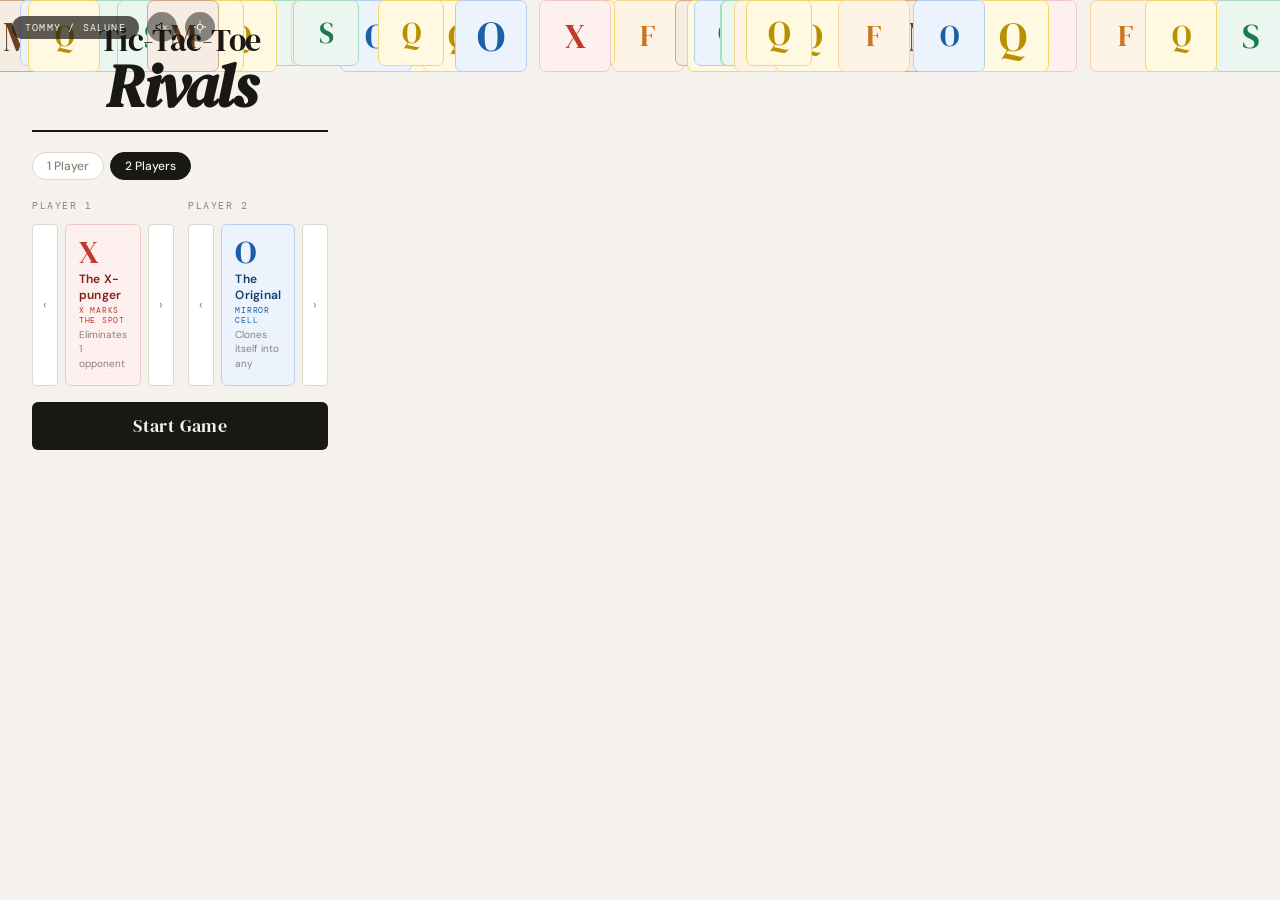
==== commit 40deed5f: "test8 Light Dark" ====
--- a/rivals/index.html
+++ b/rivals/index.html
@@ -1,5 +1,5 @@
 <!DOCTYPE html>
-<html lang="en">
+<html lang="en" data-theme="light">
 <head>
 <meta charset="UTF-8">
 <meta name="viewport" content="width=device-width, initial-scale=1.0">
@@ -7,6 +7,8 @@
 <link href="https://fonts.googleapis.com/css2?family=DM+Serif+Display:ital@0;1&family=DM+Sans:wght@300;400;500;600&family=DM+Mono:wght@400;500&display=swap" rel="stylesheet">
 <style>
 *{box-sizing:border-box;margin:0;padding:0;}
+
+/* ══ THEME VARS ══ */
 :root{
   --bg:#f5f2ee;--surface:#fff;--border:#ddd8d0;--text:#1a1814;--muted:#8a8075;--faint:#e8e4de;
   --r:#c0392b;--r-l:#fdf0ee;--r-m:#f5c6c1;--r-d:#7d1f16;
@@ -22,51 +24,112 @@
   --w2:#3e200a;--w2-l:#e8d5c2;--w2-m:#a87050;
   --y2:#6b5000;--y2-l:#f5edb8;--y2-m:#d4b800;
   --cell:90px;--gap:6px;--rad:6px;
-}
-body{font-family:'DM Sans',sans-serif;background:var(--bg);color:var(--text);min-height:100vh;display:flex;flex-direction:column;align-items:center;padding:2rem 1rem 3rem;overflow-x:hidden;}
-
-/* ── TOP-LEFT CONTROLS ── */
-#top-left{position:fixed;top:12px;left:12px;z-index:100;display:flex;align-items:center;gap:8px;}
-#site-back{padding:5px 13px;background:var(--text);color:var(--bg);border:none;border-radius:20px;font-family:'DM Mono',monospace;font-size:10px;letter-spacing:.12em;text-transform:uppercase;cursor:pointer;opacity:.65;transition:opacity .2s;}
+  --glow:none;
+}
+[data-theme="dark"]{
+  --bg:#0f0e0c;--surface:#1a1814;--border:#2e2a24;--text:#f0ede8;--muted:#6a6560;--faint:#252219;
+  --r:#e04030;--r-l:#1e0e0a;--r-m:#5a1a12;--r-d:#f5a090;
+  --b:#3a80d0;--b-l:#080f1e;--b-m:#12275a;--b-d:#90c0f5;
+  --g:#28a060;--g-l:#081408;--g-m:#10402a;--g-d:#80d0a0;
+  --o:#e08030;--o-l:#1a0f04;--o-m:#503010;--o-d:#f5c080;
+  --w:#90582a;--w-l:#140b04;--w-m:#402010;--w-d:#d0a070;
+  --y:#d0a800;--y-l:#141000;--y-m:#484000;--y-d:#f0d860;
+  --r2:#a03020;--r2-l:#1a0808;--r2-m:#401510;
+  --b2:#183060;--b2-l:#060c1a;--b2-m:#0a1840;
+  --g2:#105030;--g2-l:#050e06;--g2-m:#0a2a18;
+  --o2:#804010;--o2-l:#160c02;--o2-m:#2e1a06;
+  --w2:#502a0a;--w2-l:#100804;--w2-m:#201006;
+  --y2:#504800;--y2-l:#100e00;--y2-m:#282000;
+  --glow:0 0 12px rgba(255,255,255,0.08);
+}
+
+body{font-family:'DM Sans',sans-serif;background:var(--bg);color:var(--text);min-height:100vh;overflow-x:hidden;transition:background .3s,color .3s;}
+
+/* ══ AMBIENT ══ */
+#ambient{position:fixed;inset:0;pointer-events:none;z-index:0;overflow:hidden;}
+.amb{position:absolute;font-family:'DM Serif Display',serif;display:flex;align-items:center;justify-content:center;border-radius:7px;will-change:transform,opacity;}
+[data-theme="dark"] .amb{box-shadow:0 0 8px rgba(255,255,255,0.06);}
+@keyframes ambfall{0%{transform:translateY(var(--sy)) rotate(var(--rot));opacity:0;}5%{opacity:var(--pk);}82%{opacity:var(--pk);}100%{transform:translateY(calc(var(--sy)+120vh)) rotate(calc(var(--rot)+var(--spin)));opacity:0;}}
+
+/* ══ TOP-LEFT CONTROLS ══ */
+#top-left{position:fixed;top:12px;left:12px;z-index:200;display:flex;align-items:center;gap:8px;}
+#site-back{padding:5px 13px;background:var(--text);color:var(--bg);border:none;border-radius:20px;font-family:'DM Mono',monospace;font-size:10px;letter-spacing:.12em;text-transform:uppercase;cursor:pointer;opacity:.7;transition:opacity .2s;}
 #site-back:hover{opacity:1;}
-
-/* ── SETTINGS / VOLUME ── */
-#vol-btn{width:32px;height:32px;border:none;border-radius:50%;background:rgba(26,24,20,.55);cursor:pointer;display:flex;align-items:center;justify-content:center;padding:0;transition:background .2s;}
-#vol-btn:hover{background:rgba(26,24,20,.8);}
-#vol-btn svg{width:16px;height:16px;fill:none;stroke:#fff;stroke-width:1.5;stroke-linecap:round;stroke-linejoin:round;}
-#vol-panel{position:fixed;top:50px;left:12px;z-index:99;background:var(--surface);border:1px solid var(--border);border-radius:var(--rad);padding:12px 14px;width:190px;box-shadow:0 4px 16px rgba(0,0,0,.12);display:none;}
+.icon-btn{width:30px;height:30px;border:none;border-radius:50%;background:rgba(26,24,20,.5);cursor:pointer;display:flex;align-items:center;justify-content:center;padding:0;transition:background .2s;flex-shrink:0;}
+.icon-btn:hover{background:rgba(26,24,20,.85);}
+[data-theme="dark"] .icon-btn{background:rgba(240,237,230,.15);}
+[data-theme="dark"] .icon-btn:hover{background:rgba(240,237,230,.3);}
+.icon-btn svg{width:14px;height:14px;fill:none;stroke:#fff;stroke-width:1.6;stroke-linecap:round;stroke-linejoin:round;}
+[data-theme="dark"] .icon-btn svg{stroke:#f0ede8;}
+
+/* ══ VOL PANEL ══ */
+#vol-panel{position:fixed;top:50px;left:12px;z-index:190;background:var(--surface);border:1px solid var(--border);border-radius:var(--rad);padding:12px 14px;width:185px;box-shadow:0 4px 20px rgba(0,0,0,.18);display:none;transition:background .3s,border-color .3s;}
 #vol-panel.open{display:block;}
 #vol-panel-title{font-family:'DM Mono',monospace;font-size:9px;letter-spacing:.14em;text-transform:uppercase;color:var(--muted);margin-bottom:10px;}
 #vol-slider{width:100%;cursor:pointer;accent-color:var(--text);}
-#sound-on-wrap{margin-top:10px;border-top:1px solid var(--border);padding-top:10px;}
-#sound-on-btn{width:100%;padding:7px;background:var(--text);color:var(--bg);border:none;border-radius:4px;font-family:'DM Mono',monospace;font-size:9px;letter-spacing:.1em;text-transform:uppercase;cursor:pointer;transition:opacity .15s;}
-#sound-on-btn:hover{opacity:.85;}
-
-/* ── AMBIENT ── */
-#ambient{position:fixed;inset:0;pointer-events:none;z-index:0;overflow:hidden;}
-.amb{position:absolute;font-family:'DM Serif Display',serif;display:flex;align-items:center;justify-content:center;border-radius:7px;will-change:transform,opacity;}
-@keyframes ambfall{0%{transform:translateY(var(--sy)) rotate(var(--rot));opacity:0;}5%{opacity:var(--pk);}82%{opacity:var(--pk);}100%{transform:translateY(calc(var(--sy) + 120vh)) rotate(calc(var(--rot) + var(--spin)));opacity:0;}}
-
-/* ── HEADER ── */
-.masthead{position:relative;z-index:1;text-align:center;border-bottom:2px solid var(--text);padding-bottom:.85rem;margin-bottom:1.6rem;width:100%;max-width:580px;}
+#music-enable-btn{margin-top:10px;width:100%;padding:7px;background:var(--text);color:var(--bg);border:none;border-radius:4px;font-family:'DM Mono',monospace;font-size:9px;letter-spacing:.1em;text-transform:uppercase;cursor:pointer;}
+#music-enable-btn:hover{opacity:.85;}
+
+/* ══ MASTHEAD ══ */
+.masthead{position:relative;z-index:1;text-align:center;border-bottom:2px solid var(--text);padding-bottom:.85rem;margin-bottom:1.6rem;}
 .masthead .tic{font-family:'DM Serif Display',serif;font-size:clamp(1.3rem,4.5vw,2rem);letter-spacing:-.01em;line-height:1;color:var(--text);}
 .masthead .rivals{font-family:'DM Serif Display',serif;font-style:italic;font-size:clamp(2.2rem,8vw,3.8rem);letter-spacing:-.03em;line-height:1;color:var(--text);display:block;font-weight:700;}
 
-/* ── FACTOTUM POWER BANNER (below board) ── */
+/* ══ FACT BANNER ══ */
 #fact-banner{font-family:'DM Mono',monospace;font-size:9px;letter-spacing:.14em;text-transform:uppercase;color:var(--o-d);background:var(--o-l);border:1px solid var(--o-m);border-radius:4px;padding:4px 12px;text-align:center;margin-bottom:.5rem;display:none;}
 #fact-banner.show{display:block;}
 
+/* ══ MOBILE LAYOUT ══ */
+.page-wrap{display:flex;flex-direction:column;align-items:center;padding:2rem 1rem 3rem;min-height:100vh;}
 .wrap{position:relative;z-index:1;width:100%;max-width:580px;}
 .screen{display:none;}.screen.active{display:block;}
 
-/* ── PILLS ── */
+/* ══ DESKTOP LAYOUT ≥900px ══ */
+@media(min-width:900px){
+  .page-wrap{display:grid;grid-template-areas:'hd hd hd' 'lp gm rp';grid-template-columns:1fr minmax(0,580px) 1fr;grid-template-rows:auto 1fr;gap:0 2rem;padding:1.5rem 2rem 2rem;align-items:start;}
+  .masthead{grid-area:hd;max-width:none;margin-bottom:1.2rem;}
+  .wrap{grid-area:gm;max-width:none;}
+  #side-left{grid-area:lp;display:block;position:sticky;top:1.5rem;}
+  #side-right{grid-area:rp;display:block;position:sticky;top:1.5rem;}
+  :root{--cell:108px;}
+  #scr-game .legstrip{display:none!important;}/* moved to sidebar */
+  #scr-game .scoreboard{display:none!important;}/* moved to sidebar */
+}
+@media(max-width:899px){
+  #side-left,#side-right{display:none!important;}
+}
+.side-panel{display:flex;flex-direction:column;gap:8px;}
+.side-sbox{border:1.5px solid var(--border);border-radius:var(--rad);padding:10px 13px;background:var(--surface);position:relative;overflow:hidden;box-shadow:var(--glow);}
+.side-sbox.rb{border-color:var(--r-m);background:var(--r-l);}
+.side-sbox.bb{border-color:var(--b-m);background:var(--b-l);}
+.side-sbox.gb{border-color:var(--g-m);background:var(--g-l);}
+.side-sbox.ob{border-color:var(--o-m);background:var(--o-l);}
+.side-sbox.wb{border-color:var(--w-m);background:var(--w-l);}
+.side-sbox.yb{border-color:var(--y-m);background:var(--y-l);}
+.side-ghost{position:absolute;right:-10px;bottom:-14px;font-family:'DM Serif Display',serif;font-size:4.5rem;line-height:1;pointer-events:none;transform:rotate(-14deg);opacity:.08;user-select:none;}
+.side-lbl{font-family:'DM Mono',monospace;font-size:8px;letter-spacing:.12em;text-transform:uppercase;color:var(--muted);margin-bottom:4px;position:relative;z-index:1;}
+.side-score{font-family:'DM Serif Display',serif;font-size:2.2rem;line-height:1;position:relative;z-index:1;}
+.side-lc{border:1px solid var(--border);border-radius:var(--rad);padding:8px 10px;background:var(--surface);font-size:10.5px;color:var(--muted);line-height:1.45;box-shadow:var(--glow);}
+.side-lc strong{display:block;font-family:'DM Mono',monospace;font-size:8px;letter-spacing:.09em;text-transform:uppercase;margin-bottom:2px;}
+.side-lc.rl{border-color:var(--r-m);}.side-lc.rl strong{color:var(--r);}
+.side-lc.bl{border-color:var(--b-m);}.side-lc.bl strong{color:var(--b);}
+.side-lc.gl{border-color:var(--g-m);}.side-lc.gl strong{color:var(--g);}
+.side-lc.ol{border-color:var(--o-m);}.side-lc.ol strong{color:var(--o);}
+.side-lc.wl{border-color:var(--w-m);}.side-lc.wl strong{color:var(--w);}
+.side-lc.yl{border-color:var(--y-m);}.side-lc.yl strong{color:var(--y);}
+.side-draws{text-align:center;font-family:'DM Mono',monospace;font-size:9px;letter-spacing:.1em;text-transform:uppercase;color:var(--muted);line-height:1.8;}
+.side-draws span{font-family:'DM Serif Display',serif;font-size:1.3rem;color:var(--muted);display:block;}
+.rb .side-score{color:var(--r);}.bb .side-score{color:var(--b);}.gb .side-score{color:var(--g);}.ob .side-score{color:var(--o);}.wb .side-score{color:var(--w);}.yb .side-score{color:var(--y);}
+.rb .side-lbl{color:var(--r);}.bb .side-lbl{color:var(--b);}.gb .side-lbl{color:var(--g);}.ob .side-lbl{color:var(--o);}.wb .side-lbl{color:var(--w);}.yb .side-lbl{color:var(--y);}
+
+/* ══ PILLS ══ */
 .mode-row{display:flex;gap:6px;margin-bottom:1rem;flex-wrap:wrap;}
 .pill{padding:5px 14px;border:1.5px solid var(--border);border-radius:20px;background:var(--surface);font-family:'DM Sans',sans-serif;font-size:12px;font-weight:500;color:var(--muted);cursor:pointer;transition:all .15s;}
 .pill:hover{border-color:var(--text);color:var(--text);}.pill.on{background:var(--text);color:var(--bg);border-color:var(--text);}
 .opt-row{display:none;gap:6px;margin-bottom:.8rem;flex-wrap:wrap;align-items:center;}.opt-row.show{display:flex;}
 .opt-lbl{font-family:'DM Mono',monospace;font-size:10px;letter-spacing:.12em;text-transform:uppercase;color:var(--muted);}
 
-/* ── CHAR SELECT ── */
+/* ══ CHAR SELECT ══ */
 .select-grid{display:grid;grid-template-columns:1fr 1fr;gap:1.1rem .9rem;margin-bottom:1rem;}
 .pcol{display:flex;flex-direction:column;}
 .pcol-lbl{font-family:'DM Mono',monospace;font-size:10px;letter-spacing:.15em;text-transform:uppercase;color:var(--muted);margin-bottom:8px;display:flex;align-items:center;gap:6px;height:20px;}
@@ -75,15 +138,19 @@
 .carr{width:26px;min-width:26px;border:1.5px solid var(--border);border-radius:4px;background:var(--surface);cursor:pointer;display:flex;align-items:center;justify-content:center;font-size:13px;color:var(--muted);user-select:none;transition:border-color .15s,color .15s;}
 .carr:hover{border-color:var(--text);color:var(--text);}
 .ccard{flex:1;border:1.5px solid var(--border);border-radius:var(--rad);padding:11px 13px;background:var(--surface);display:flex;flex-direction:column;height:162px;overflow:hidden;transition:border-color .2s,background .2s;}
-.ccard.rt{border-color:var(--r-m);background:var(--r-l);}.ccard.bt{border-color:var(--b-m);background:var(--b-l);}.ccard.gt{border-color:var(--g-m);background:var(--g-l);}
-.ccard.ot{border-color:var(--o-m);background:var(--o-l);}.ccard.wt{border-color:var(--w-m);background:var(--w-l);}.ccard.yt{border-color:var(--y-m);background:var(--y-l);}
+.ccard.rt{border-color:var(--r-m);background:var(--r-l);}.ccard.bt{border-color:var(--b-m);background:var(--b-l);}
+.ccard.gt{border-color:var(--g-m);background:var(--g-l);}.ccard.ot{border-color:var(--o-m);background:var(--o-l);}
+.ccard.wt{border-color:var(--w-m);background:var(--w-l);}.ccard.yt{border-color:var(--y-m);background:var(--y-l);}
 .ccard.qt{border-color:var(--border);background:var(--faint);}
 .csym{font-family:'DM Serif Display',serif;font-size:2rem;line-height:1;margin-bottom:3px;}
-.rt .csym{color:var(--r);}.bt .csym{color:var(--b);}.gt .csym{color:var(--g);}.ot .csym{color:var(--o);}.wt .csym{color:var(--w);}.yt .csym{color:var(--y);}.qt .csym{color:var(--muted);}
+.rt .csym{color:var(--r);}.bt .csym{color:var(--b);}.gt .csym{color:var(--g);}
+.ot .csym{color:var(--o);}.wt .csym{color:var(--w);}.yt .csym{color:var(--y);}.qt .csym{color:var(--muted);}
 .cname{font-size:12px;font-weight:600;letter-spacing:.02em;margin-bottom:2px;}
-.rt .cname{color:var(--r-d);}.bt .cname{color:var(--b-d);}.gt .cname{color:var(--g-d);}.ot .cname{color:var(--o-d);}.wt .cname{color:var(--w-d);}.yt .cname{color:var(--y-d);}.qt .cname{color:var(--muted);}
+.rt .cname{color:var(--r-d);}.bt .cname{color:var(--b-d);}.gt .cname{color:var(--g-d);}
+.ot .cname{color:var(--o-d);}.wt .cname{color:var(--w-d);}.yt .cname{color:var(--y-d);}.qt .cname{color:var(--muted);}
 .cpl{font-family:'DM Mono',monospace;font-size:8px;letter-spacing:.09em;text-transform:uppercase;margin-bottom:3px;}
-.rt .cpl{color:var(--r);}.bt .cpl{color:var(--b);}.gt .cpl{color:var(--g);}.ot .cpl{color:var(--o);}.wt .cpl{color:var(--w);}.yt .cpl{color:var(--y);}.qt .cpl{color:var(--muted);}
+.rt .cpl{color:var(--r);}.bt .cpl{color:var(--b);}.gt .cpl{color:var(--g);}
+.ot .cpl{color:var(--o);}.wt .cpl{color:var(--w);}.yt .cpl{color:var(--y);}.qt .cpl{color:var(--muted);}
 .cdesc{font-size:10px;color:var(--muted);line-height:1.45;overflow:hidden;}
 .cancel-wrap{overflow:hidden;max-height:0;transition:max-height .3s ease;margin-bottom:0;}
 .cancel-wrap.open{max-height:80px;margin-bottom:.8rem;}
@@ -92,52 +159,68 @@
 .start-btn{width:100%;padding:12px;background:var(--text);color:var(--bg);border:none;border-radius:var(--rad);font-family:'DM Serif Display',serif;font-size:1.1rem;letter-spacing:.02em;cursor:pointer;transition:opacity .15s,transform .1s;margin-bottom:.6rem;}
 .start-btn:hover{opacity:.88;}.start-btn:active{transform:scale(.99);}
 
-/* ── SCOREBOARD ── */
+/* ══ SCOREBOARD (mobile inline) ══ */
 .scoreboard{display:grid;grid-template-columns:1fr auto 1fr;gap:8px;margin-bottom:.8rem;align-items:center;}
-.sbox{border:1.5px solid var(--border);border-radius:var(--rad);padding:10px 13px;background:var(--surface);position:relative;overflow:hidden;}
-.sbox.rb{border-color:var(--r-m);background:var(--r-l);}.sbox.bb{border-color:var(--b-m);background:var(--b-l);}.sbox.gb{border-color:var(--g-m);background:var(--g-l);}
-.sbox.ob{border-color:var(--o-m);background:var(--o-l);}.sbox.wb{border-color:var(--w-m);background:var(--w-l);}.sbox.yb{border-color:var(--y-m);background:var(--y-l);}
-.sbox.r2b{border-color:var(--r2-m);background:var(--r2-l);}.sbox.b2b{border-color:var(--b2-m);background:var(--b2-l);}.sbox.g2b{border-color:var(--g2-m);background:var(--g2-l);}
-.sbox.o2b{border-color:var(--o2-m);background:var(--o2-l);}.sbox.w2b{border-color:var(--w2-m);background:var(--w2-l);}.sbox.y2b{border-color:var(--y2-m);background:var(--y2-l);}
+.sbox{border:1.5px solid var(--border);border-radius:var(--rad);padding:10px 13px;background:var(--surface);position:relative;overflow:hidden;box-shadow:var(--glow);}
+.sbox.rb{border-color:var(--r-m);background:var(--r-l);}.sbox.bb{border-color:var(--b-m);background:var(--b-l);}
+.sbox.gb{border-color:var(--g-m);background:var(--g-l);}.sbox.ob{border-color:var(--o-m);background:var(--o-l);}
+.sbox.wb{border-color:var(--w-m);background:var(--w-l);}.sbox.yb{border-color:var(--y-m);background:var(--y-l);}
+.sbox.r2b{border-color:var(--r2-m);background:var(--r2-l);}.sbox.b2b{border-color:var(--b2-m);background:var(--b2-l);}
+.sbox.g2b{border-color:var(--g2-m);background:var(--g2-l);}.sbox.o2b{border-color:var(--o2-m);background:var(--o2-l);}
+.sbox.w2b{border-color:var(--w2-m);background:var(--w2-l);}.sbox.y2b{border-color:var(--y2-m);background:var(--y2-l);}
 .ghost{position:absolute;right:-10px;bottom:-14px;font-family:'DM Serif Display',serif;font-size:5rem;line-height:1;pointer-events:none;transform:rotate(-14deg);opacity:.08;user-select:none;}
 .shn{font-family:'DM Mono',monospace;font-size:8.5px;letter-spacing:.1em;text-transform:uppercase;margin-bottom:2px;position:relative;z-index:1;}
-.rb .shn{color:var(--r);}.bb .shn{color:var(--b);}.gb .shn{color:var(--g);}.ob .shn{color:var(--o);}.wb .shn{color:var(--w);}.yb .shn{color:var(--y);}
-.r2b .shn{color:var(--r2);}.b2b .shn{color:var(--b2);}.g2b .shn{color:var(--g2);}.o2b .shn{color:var(--o2);}.w2b .shn{color:var(--w2);}.y2b .shn{color:var(--y2);}
+.rb .shn{color:var(--r);}.bb .shn{color:var(--b);}.gb .shn{color:var(--g);}
+.ob .shn{color:var(--o);}.wb .shn{color:var(--w);}.yb .shn{color:var(--y);}
+.r2b .shn{color:var(--r2);}.b2b .shn{color:var(--b2);}.g2b .shn{color:var(--g2);}
+.o2b .shn{color:var(--o2);}.w2b .shn{color:var(--w2);}.y2b .shn{color:var(--y2);}
 .sv{font-family:'DM Serif Display',serif;font-size:1.9rem;line-height:1;position:relative;z-index:1;}
-.rb .sv{color:var(--r);}.bb .sv{color:var(--b);}.gb .sv{color:var(--g);}.ob .sv{color:var(--o);}.wb .sv{color:var(--w);}.yb .sv{color:var(--y);}
-.r2b .sv{color:var(--r2);}.b2b .sv{color:var(--b2);}.g2b .sv{color:var(--g2);}.o2b .sv{color:var(--o2);}.w2b .sv{color:var(--w2);}.y2b .sv{color:var(--y2);}
+.rb .sv{color:var(--r);}.bb .sv{color:var(--b);}.gb .sv{color:var(--g);}
+.ob .sv{color:var(--o);}.wb .sv{color:var(--w);}.yb .sv{color:var(--y);}
+.r2b .sv{color:var(--r2);}.b2b .sv{color:var(--b2);}.g2b .sv{color:var(--g2);}
+.o2b .sv{color:var(--o2);}.w2b .sv{color:var(--w2);}.y2b .sv{color:var(--y2);}
 .smid{text-align:center;font-family:'DM Mono',monospace;font-size:9px;letter-spacing:.1em;text-transform:uppercase;color:var(--muted);line-height:2;}
 .smidv{font-family:'DM Serif Display',serif;font-size:1.4rem;color:var(--muted);display:block;}
 
-/* ── STATUS ── */
+/* ══ STATUS ══ */
 .stbar{border:1.5px solid var(--border);border-radius:var(--rad);background:var(--surface);padding:9px 13px;text-align:center;font-size:13px;min-height:42px;display:flex;align-items:center;justify-content:center;margin-bottom:.75rem;line-height:1.5;transition:border-color .2s,background .2s;}
-.stbar.ra{border-color:var(--r-m);background:var(--r-l);}.stbar.ba{border-color:var(--b-m);background:var(--b-l);}.stbar.ga{border-color:var(--g-m);background:var(--g-l);}
-.stbar.oa{border-color:var(--o-m);background:var(--o-l);}.stbar.wa{border-color:var(--w-m);background:var(--w-l);}.stbar.ya{border-color:var(--y-m);background:var(--y-l);}
-.stbar.r2a{border-color:var(--r2-m);background:var(--r2-l);}.stbar.b2a{border-color:var(--b2-m);background:var(--b2-l);}.stbar.g2a{border-color:var(--g2-m);background:var(--g2-l);}
-.stbar.o2a{border-color:var(--o2-m);background:var(--o2-l);}.stbar.w2a{border-color:var(--w2-m);background:var(--w2-l);}.stbar.y2a{border-color:var(--y2-m);background:var(--y2-l);}
-.stbar.think{background:var(--faint);}
+.stbar.ra{border-color:var(--r-m);background:var(--r-l);}.stbar.ba{border-color:var(--b-m);background:var(--b-l);}
+.stbar.ga{border-color:var(--g-m);background:var(--g-l);}.stbar.oa{border-color:var(--o-m);background:var(--o-l);}
+.stbar.wa{border-color:var(--w-m);background:var(--w-l);}.stbar.ya{border-color:var(--y-m);background:var(--y-l);}
+.stbar.r2a{border-color:var(--r2-m);background:var(--r2-l);}.stbar.b2a{border-color:var(--b2-m);background:var(--b2-l);}
+.stbar.g2a{border-color:var(--g2-m);background:var(--g2-l);}.stbar.think{background:var(--faint);}
 .tc{font-weight:600;}
-.cr{color:var(--r-d);}.cb{color:var(--b-d);}.cg{color:var(--g-d);}.co{color:var(--o-d);}.cw{color:var(--w-d);}.cy{color:var(--y-d);}
-.cr2{color:var(--r2);}.cb2{color:var(--b2);}.cg2{color:var(--g2);}.co2{color:var(--o2);}.cw2{color:var(--w2);}.cy2{color:var(--y2);}
+.cr{color:var(--r-d);}.cb{color:var(--b-d);}.cg{color:var(--g-d);}
+.co{color:var(--o-d);}.cw{color:var(--w-d);}.cy{color:var(--y-d);}
 .nopwr{color:var(--muted);font-size:11px;font-style:italic;}
 .haspwr{font-size:11px;font-style:italic;}
 
-/* ── BOARD ── */
-.board{display:grid;grid-template-columns:repeat(4,var(--cell));gap:var(--gap);margin:0 auto .5rem;width:fit-content;padding:10px;background:var(--border);border-radius:10px;}
-.cell{width:var(--cell);height:var(--cell);background:var(--surface);border-radius:4px;cursor:pointer;font-family:'DM Serif Display',serif;font-size:2.3rem;display:flex;align-items:center;justify-content:center;transition:background .12s,transform .08s,box-shadow .12s;user-select:none;position:relative;overflow:hidden;}
+/* ══ BOARD ══ */
+.board-wrap{position:relative;}
+.board{display:grid;grid-template-columns:repeat(4,var(--cell));gap:var(--gap);margin:0 auto .5rem;width:fit-content;padding:10px;background:var(--border);border-radius:10px;box-shadow:var(--glow);}
+[data-theme="dark"] .board{background:#2a2520;}
+/* Animation overlay canvas */
+#anim-canvas{position:absolute;top:10px;left:50%;transform:translateX(-50%);pointer-events:none;z-index:50;}
+
+.cell{width:var(--cell);height:var(--cell);background:var(--surface);border-radius:4px;cursor:pointer;font-family:'DM Serif Display',serif;font-size:2.3rem;display:flex;align-items:center;justify-content:center;transition:background .12s,transform .08s,box-shadow .12s;user-select:none;position:relative;overflow:visible;}
 .cell:hover:not(.taken){background:var(--faint);transform:scale(1.03);}.cell.taken{cursor:default;}
-.cell.rp{color:var(--r);background:var(--r-l);}.cell.bp{color:var(--b);background:var(--b-l);}.cell.gp{color:var(--g);background:var(--g-l);}
-.cell.op{color:var(--o);background:var(--o-l);}.cell.wp{color:var(--w);background:var(--w-l);}.cell.yp{color:var(--y);background:var(--y-l);}
+.cell.rp{color:var(--r);background:var(--r-l);}.cell.bp{color:var(--b);background:var(--b-l);}
+.cell.gp{color:var(--g);background:var(--g-l);}.cell.op{color:var(--o);background:var(--o-l);}
+.cell.wp{color:var(--w);background:var(--w-l);}.cell.yp{color:var(--y);background:var(--y-l);}
 .cell.r2p{color:var(--r2);background:var(--r2-l);box-shadow:inset 0 0 0 2.5px var(--r2-m);}
 .cell.b2p{color:var(--b2);background:var(--b2-l);box-shadow:inset 0 0 0 2.5px var(--b2-m);}
 .cell.g2p{color:var(--g2);background:var(--g2-l);box-shadow:inset 0 0 0 2.5px var(--g2-m);}
 .cell.o2p{color:var(--o2);background:var(--o2-l);box-shadow:inset 0 0 0 2.5px var(--o2-m);}
 .cell.w2p{color:var(--w2);background:var(--w2-l);box-shadow:inset 0 0 0 2.5px var(--w2-m);}
 .cell.y2p{color:var(--y2);background:var(--y2-l);box-shadow:inset 0 0 0 2.5px var(--y2-m);}
-.cell.win.rp{box-shadow:0 0 0 2px var(--r);background:var(--r-m);}.cell.win.bp{box-shadow:0 0 0 2px var(--b);background:var(--b-m);}
-.cell.win.gp{box-shadow:0 0 0 2px var(--g);background:var(--g-m);}.cell.win.op{box-shadow:0 0 0 2px var(--o);background:var(--o-m);}
-.cell.win.wp{box-shadow:0 0 0 2px var(--w);background:var(--w-m);}.cell.win.yp{box-shadow:0 0 0 2px var(--y);background:var(--y-m);}
-.cell.win.r2p{box-shadow:0 0 0 2px var(--r2);background:var(--r2-m);}.cell.win.b2p{box-shadow:0 0 0 2px var(--b2);background:var(--b2-m);}
+.cell.win.rp{box-shadow:0 0 0 2px var(--r);background:var(--r-m);}
+.cell.win.bp{box-shadow:0 0 0 2px var(--b);background:var(--b-m);}
+.cell.win.gp{box-shadow:0 0 0 2px var(--g);background:var(--g-m);}
+.cell.win.op{box-shadow:0 0 0 2px var(--o);background:var(--o-m);}
+.cell.win.wp{box-shadow:0 0 0 2px var(--w);background:var(--w-m);}
+.cell.win.yp{box-shadow:0 0 0 2px var(--y);background:var(--y-m);}
+.cell.win.r2p{box-shadow:0 0 0 2px var(--r2);background:var(--r2-m);}
+.cell.win.b2p{box-shadow:0 0 0 2px var(--b2);background:var(--b2-m);}
 .cell.win.g2p{box-shadow:0 0 0 2px var(--g2);background:var(--g2-m);}
 /* Highlights */
 .cell.hlr{background:var(--r-l);box-shadow:0 0 0 2px var(--r);cursor:pointer;animation:br 1.2s ease-in-out infinite;}.cell.hlr:hover{background:var(--r-m);}
@@ -152,22 +235,36 @@
 @keyframes bo{0%,100%{box-shadow:0 0 0 2px var(--o)}50%{box-shadow:0 0 0 4px var(--o-m)}}
 @keyframes bw{0%,100%{box-shadow:0 0 0 2px var(--w)}50%{box-shadow:0 0 0 4px var(--w-m)}}
 @keyframes by{0%,100%{box-shadow:0 0 0 2px var(--y)}50%{box-shadow:0 0 0 4px var(--y-m)}}
-/* Poison */
-.cell.p3::before,.cell.p2::before,.cell.p1::before{content:'';position:absolute;inset:0;border-radius:4px;pointer-events:none;z-index:1;}
-.cell.p3::before{background:linear-gradient(135deg,rgba(124,58,237,.13)0%,rgba(196,181,253,.07)100%);}
-.cell.p2::before{background:linear-gradient(135deg,rgba(109,40,217,.28)0%,rgba(139,92,246,.16)100%);}
-.cell.p1::before{background:linear-gradient(135deg,rgba(91,33,182,.47)0%,rgba(76,29,149,.30)100%);animation:pdying .6s ease-in-out infinite;}
-@keyframes pdying{0%,100%{opacity:1;}50%{opacity:.28;}}
-/* Fruit dots */
+
+/* ══ POISON — 6 STAGES, rising from bottom ══ */
+/* Stage 6=just poisoned (brightest, tallest at end), 1=dying */
+.cell .poison-fill{position:absolute;bottom:0;left:0;right:0;border-radius:0 0 4px 4px;pointer-events:none;z-index:1;}
+/* Stage counts: 6→faint bottom sliver, 1→full cell */
+.cell.ps6 .poison-fill{height:8%;background:rgba(139,92,246,.18);}
+.cell.ps5 .poison-fill{height:28%;background:rgba(124,58,237,.25);}
+.cell.ps4 .poison-fill{height:50%;background:rgba(109,40,217,.32);animation:pwave 1.2s ease-in-out infinite;}
+.cell.ps3 .poison-fill{height:68%;background:rgba(91,33,182,.40);animation:pwave 1s ease-in-out infinite;}
+.cell.ps2 .poison-fill{height:84%;background:rgba(76,29,149,.50);animation:pwave .9s ease-in-out infinite;}
+.cell.ps1 .poison-fill{height:100%;border-radius:4px;background:rgba(60,22,120,.60);animation:pblink .5s ease-in-out infinite;}
+@keyframes pwave{0%,100%{transform:scaleX(1) scaleY(1);}50%{transform:scaleX(1.03) scaleY(1.02);}}
+@keyframes pblink{0%,100%{opacity:1;}50%{opacity:.35;}}
+
+/* ══ FRUIT DOTS ══ */
 .fdot{position:absolute;inset:0;display:flex;align-items:center;justify-content:center;z-index:2;pointer-events:none;}
 .fdot::after{content:'';width:20px;height:20px;border-radius:50%;display:block;box-shadow:0 1px 4px rgba(0,0,0,.18);}
 .fdot.f0::after{background:radial-gradient(circle at 36% 30%,#6abf69 0%,#1e7a4a 60%,#0f4a2a 100%);}
 .fdot.f1::after{background:radial-gradient(circle at 36% 30%,#5cbd8a 0%,#0a3d1e 60%,#051a0d 100%);}
-/* Quantum ghost dot */
-.qghost-dot{position:absolute;inset:0;display:flex;align-items:center;justify-content:center;pointer-events:none;font-family:'DM Serif Display',serif;font-size:1.6rem;}
-/* Legend */
+
+/* ══ QUANTUM GHOST ══ */
+.qgh{position:absolute;inset:0;display:flex;align-items:center;justify-content:center;pointer-events:none;font-family:'DM Serif Display',serif;font-size:1.4rem;border-radius:4px;}
+
+/* ══ MOLE BURROW ARROWS ══ */
+.mole-arrows{position:absolute;inset:0;display:flex;align-items:center;justify-content:center;pointer-events:none;z-index:10;}
+.mole-arrows svg{width:70%;height:70%;opacity:.7;}
+
+/* ══ LEGEND ══ */
 .legstrip{display:grid;grid-template-columns:1fr 1fr;gap:5px;margin-bottom:.7rem;}
-.lc{border:1px solid var(--border);border-radius:var(--rad);padding:7px 9px;background:var(--surface);font-size:10.5px;color:var(--muted);line-height:1.45;}
+.lc{border:1px solid var(--border);border-radius:var(--rad);padding:7px 9px;background:var(--surface);font-size:10.5px;color:var(--muted);line-height:1.45;box-shadow:var(--glow);}
 .lc strong{display:block;font-family:'DM Mono',monospace;font-size:8.5px;letter-spacing:.09em;text-transform:uppercase;margin-bottom:2px;}
 .lc.rl{border-color:var(--r-m);}.lc.rl strong{color:var(--r);}
 .lc.bl{border-color:var(--b-m);}.lc.bl strong{color:var(--b);}
@@ -176,12 +273,9 @@
 .lc.wl{border-color:var(--w-m);}.lc.wl strong{color:var(--w);}
 .lc.yl{border-color:var(--y-m);}.lc.yl strong{color:var(--y);}
 .lc.r2l{border-color:var(--r2-m);}.lc.r2l strong{color:var(--r2);}
-.lc.b2l{border-color:var(--b2-m);}.lc.b2l strong{color:var(--b2);}
-.lc.g2l{border-color:var(--g2-m);}.lc.g2l strong{color:var(--g2);}
 .game-cancel-note{font-size:11px;color:var(--muted);padding:7px 10px;border:1px solid var(--border);border-radius:var(--rad);background:var(--surface);margin-bottom:.7rem;line-height:1.5;display:none;}
 .game-cancel-note.show{display:block;}
 .game-cancel-note strong{font-weight:600;color:var(--text);}
-/* Actions */
 .actions{display:flex;gap:8px;justify-content:center;margin-top:.3rem;}
 .abtn{padding:8px 20px;border:1.5px solid var(--border);border-radius:var(--rad);background:var(--surface);font-family:'DM Sans',sans-serif;font-size:12px;font-weight:500;color:var(--muted);cursor:pointer;transition:all .15s;}
 .abtn:hover{border-color:var(--text);color:var(--text);}
@@ -193,233 +287,249 @@
 </head>
 <body>
 
-<!-- TOP-LEFT: back button + volume -->
+<!-- TOP-LEFT -->
 <div id="top-left">
   <button id="site-back" onclick="goToSite()">Tommy / Salune</button>
-  <button id="vol-btn" onclick="toggleVolPanel()" title="Volume">
-    <!-- speaker icon, swapped to muted via JS -->
-    <svg id="spk-icon" viewBox="0 0 24 24">
-      <polygon points="11,5 6,9 2,9 2,15 6,15 11,19" stroke="#fff" fill="rgba(255,255,255,0.15)"/>
-      <path id="spk-waves" d="M15,9 a5,5 0 0,1 0,6 M18,6.5 a9,9 0 0,1 0,11"/>
-      <line id="spk-mute" x1="14" y1="10" x2="20" y2="16" style="display:none"/>
-      <line id="spk-mute2" x1="20" y1="10" x2="14" y2="16" style="display:none"/>
+  <!-- Speaker icon: shows X by default (muted) -->
+  <button class="icon-btn" id="vol-btn" onclick="onSpeakerClick()" title="Sound">
+    <svg id="spk-svg" viewBox="0 0 24 24">
+      <polygon points="11,5 6,9 2,9 2,15 6,15 11,19" stroke="currentColor" fill="rgba(255,255,255,.15)"/>
+      <g id="spk-on" style="display:none">
+        <path d="M15,9a5,5 0 0,1 0,6"/>
+        <path d="M18.5,5.5a10,10 0 0,1 0,13"/>
+      </g>
+      <g id="spk-off">
+        <line x1="14" y1="10" x2="20" y2="16"/>
+        <line x1="20" y1="10" x2="14" y2="16"/>
+      </g>
+    </svg>
+  </button>
+  <!-- Dark mode toggle -->
+  <button class="icon-btn" id="theme-btn" onclick="toggleTheme()" title="Dark mode">
+    <svg viewBox="0 0 24 24">
+      <circle cx="12" cy="12" r="5" id="sun-icon"/>
+      <line x1="12" y1="2" x2="12" y2="5" id="sun-ray1"/>
+      <line x1="12" y1="19" x2="12" y2="22" id="sun-ray2"/>
+      <line x1="2" y1="12" x2="5" y2="12" id="sun-ray3"/>
+      <line x1="19" y1="12" x2="22" y2="12" id="sun-ray4"/>
+      <path d="M21 12.79A9 9 0 1 1 11.21 3 7 7 0 0 0 21 12.79z" id="moon-icon" style="display:none" fill="currentColor" stroke="none"/>
     </svg>
   </button>
 </div>
 
-<!-- VOLUME PANEL -->
+<!-- VOL PANEL -->
 <div id="vol-panel">
   <div id="vol-panel-title">Master Volume</div>
-  <input type="range" id="vol-slider" min="0" max="1" step="0.01" value="0.5"
-         oninput="onVolSlider(this.value)">
-  <div id="sound-on-wrap">
-    <button id="sound-on-btn" onclick="startMusicManually()">Enable Music</button>
+  <input type="range" id="vol-slider" min="0" max="1" step="0.01" value="0.5" oninput="onVolSlider(this.value)">
+  <button id="music-enable-btn" onclick="startMusicManually()" style="display:none">Enable Music</button>
+</div>
+
+<div id="ambient"></div>
+
+<div class="page-wrap">
+  <!-- LEFT SIDEBAR (desktop only) -->
+  <div id="side-left">
+    <div class="side-panel" id="sl-content"></div>
+  </div>
+
+  <div style="width:100%;max-width:580px;position:relative;z-index:1;" id="center-col">
+    <div class="masthead">
+      <div class="tic">Tic-Tac-Toe</div>
+      <span class="rivals">Rivals</span>
+    </div>
+
+    <div class="wrap">
+      <!-- SELECT -->
+      <div class="screen active" id="scr-sel">
+        <div class="mode-row">
+          <button class="pill" id="mb1p" onclick="setMode('sp')">1 Player</button>
+          <button class="pill on" id="mb2p" onclick="setMode('2p')">2 Players</button>
+        </div>
+        <div class="opt-row" id="drow">
+          <button class="pill on" id="de" onclick="setDiff('easy')">Easy</button>
+          <button class="pill" id="dm" onclick="setDiff('medium')">Medium</button>
+          <button class="pill" id="dh" onclick="setDiff('hard')">Hard</button>
+        </div>
+        <div class="opt-row" id="frow">
+          <span class="opt-lbl">Bot goes</span>
+          <button class="pill" id="fb1st" onclick="setBotFirst(true)">First</button>
+          <button class="pill on" id="fb2nd" onclick="setBotFirst(false)">Second</button>
+        </div>
+        <div class="select-grid" id="selgrid"></div>
+        <button class="start-btn" onclick="startGame()">Start Game</button>
+        <div class="cancel-wrap" id="cancel-wrap">
+          <div class="cancel-note"><strong>Nemesis mode:</strong> Both players have no powers every other turn, starting on turn 1.</div>
+        </div>
+      </div>
+
+      <!-- GAME -->
+      <div class="screen" id="scr-game">
+        <div class="scoreboard" id="mob-scoreboard">
+          <div class="sbox rb" id="sb0"><div class="ghost" id="gh0">X</div><div class="shn" id="sn0"></div><div class="sv" id="sv0">0</div></div>
+          <div class="smid">draws<span class="smidv" id="svd">0</span></div>
+          <div class="sbox bb" id="sb1"><div class="ghost" id="gh1">O</div><div class="shn" id="sn1"></div><div class="sv" id="sv1">0</div></div>
+        </div>
+        <div class="legstrip" id="legstrip"></div>
+        <div class="game-cancel-note" id="gcn"></div>
+        <div class="stbar" id="stbar"></div>
+        <div class="board-wrap">
+          <div class="board" id="board"></div>
+          <canvas id="anim-canvas" width="1" height="1"></canvas>
+        </div>
+        <div id="fact-banner"></div>
+        <div class="actions"><button class="abtn pri" onclick="resetRound()">New Round</button></div>
+        <div class="back" onclick="goBack()">Change characters</div>
+      </div>
+    </div>
+  </div>
+
+  <!-- RIGHT SIDEBAR (desktop only) -->
+  <div id="side-right">
+    <div class="side-panel" id="sr-content"></div>
   </div>
 </div>
 
-<div id="ambient"></div>
-
-<div class="masthead">
-  <div class="tic">Tic-Tac-Toe</div>
-  <span class="rivals">Rivals</span>
-</div>
-
-<div class="wrap">
-  <!-- SELECT SCREEN -->
-  <div class="screen active" id="scr-sel">
-    <div class="mode-row">
-      <button class="pill" id="mb1p" onclick="setMode('sp')">1 Player</button>
-      <button class="pill on" id="mb2p" onclick="setMode('2p')">2 Players</button>
-    </div>
-    <div class="opt-row" id="drow">
-      <button class="pill on" id="de" onclick="setDiff('easy')">Easy</button>
-      <button class="pill" id="dm" onclick="setDiff('medium')">Medium</button>
-      <button class="pill" id="dh" onclick="setDiff('hard')">Hard</button>
-    </div>
-    <!-- Bot goes FIRST then SECOND, defaults to Second -->
-    <div class="opt-row" id="frow">
-      <span class="opt-lbl">Bot goes</span>
-      <button class="pill" id="fb1st" onclick="setBotFirst(true)">First</button>
-      <button class="pill on" id="fb2nd" onclick="setBotFirst(false)">Second</button>
-    </div>
-    <div class="select-grid" id="selgrid"></div>
-    <button class="start-btn" onclick="startGame()">Start Game</button>
-    <div class="cancel-wrap" id="cancel-wrap">
-      <div class="cancel-note"><strong>Nemesis mode:</strong> Both players have no powers every other turn, starting on turn 1.</div>
-    </div>
-  </div>
-
-  <!-- GAME SCREEN -->
-  <div class="screen" id="scr-game">
-    <div class="scoreboard">
-      <div class="sbox rb" id="sb0"><div class="ghost" id="gh0">X</div><div class="shn" id="sn0"></div><div class="sv" id="sv0">0</div></div>
-      <div class="smid">draws<span class="smidv" id="svd">0</span></div>
-      <div class="sbox bb" id="sb1"><div class="ghost" id="gh1">O</div><div class="shn" id="sn1"></div><div class="sv" id="sv1">0</div></div>
-    </div>
-    <div class="legstrip" id="legstrip"></div>
-    <div class="game-cancel-note" id="gcn"></div>
-    <div class="stbar" id="stbar"></div>
-    <div class="board" id="board"></div>
-    <!-- Factotum banner BELOW board -->
-    <div id="fact-banner"></div>
-    <div class="actions"><button class="abtn pri" onclick="resetRound()">New Round</button></div>
-    <div class="back" onclick="goBack()">Change characters</div>
-  </div>
-</div>
-
 <script>
-// ══════════════════════════════════
+// ══════════════════════════════════════════════════════
+// THEME
+// ══════════════════════════════════════════════════════
+const THEME_KEY='rivalsTheme';
+function applyTheme(t){
+  document.documentElement.setAttribute('data-theme',t);
+  localStorage.setItem(THEME_KEY,t);
+  const isDark=t==='dark';
+  document.getElementById('sun-icon').style.display=isDark?'none':'';
+  ['sun-ray1','sun-ray2','sun-ray3','sun-ray4'].forEach(id=>document.getElementById(id).style.display=isDark?'none':'');
+  document.getElementById('moon-icon').style.display=isDark?'':'none';
+}
+function toggleTheme(){
+  const cur=document.documentElement.getAttribute('data-theme')||'light';
+  applyTheme(cur==='dark'?'light':'dark');
+}
+// Load saved theme (default: light, no geolocation)
+(()=>{const saved=localStorage.getItem(THEME_KEY);applyTheme(saved||'light');})();
+
+// ══════════════════════════════════════════════════════
 // MUSIC SYSTEM
-// ══════════════════════════════════
+// ══════════════════════════════════════════════════════
 const AUDIO_BASE='https://salunesoftware.github.io/';
 const TRACK_FILES={base:'RivalBaseTrack01',X:'RivalXTrack01',O:'RivalOTrack01',S:'RivalSTrack01',M:'RivalMTrack01',Q:'RivalQTrack01',F:'RivalFTrack01'};
-const audioEls={};
-let musicStarted=false;
-let masterVol=0.5;  // -6dB equivalent in practice (0.5 of 1.0)
-let masterMuted=false;
-
-// S-curve easing (ease-in-out cubic)
-function sCurve(t){return t<0.5?4*t*t*t:1-Math.pow(-2*t+2,3)/2;}
-
-function fadeTo(el,target,ms){
-  if(!el)return;
-  // Apply master volume scaling to target
-  const scaled=masterMuted?0:target*masterVol;
-  const start=el.volume;
-  const diff=scaled-start;
-  if(Math.abs(diff)<0.001){el.volume=scaled;if(scaled===0)el.pause();return;}
+const audioEls={};const trackTargets={};
+let musicStarted=false,musicMuted=false,masterVol=0.5;
+const CHAR_TRACK_KEY=['X','O','S','M','Q','F',null];
+
+function sCurve(t){return t<.5?4*t*t*t:1-Math.pow(-2*t+2,3)/2;}
+function fadeTo(key,target,ms=2000){
+  trackTargets[key]=target;
+  const el=audioEls[key];if(!el)return;
+  const scaled=musicMuted?0:target*masterVol;
+  const start=el.volume,diff=scaled-start;
+  if(Math.abs(diff)<.001){el.volume=scaled;if(scaled===0)el.pause();return;}
   const steps=40,iv=ms/steps;let n=0;
-  clearInterval(el._fadeTimer);
-  el._fadeTimer=setInterval(()=>{
-    n++;
-    const t=n/steps;
-    el.volume=Math.max(0,Math.min(1,start+diff*sCurve(t)));
-    if(n>=steps){clearInterval(el._fadeTimer);el.volume=scaled;if(scaled===0)el.pause();}
+  clearInterval(el._ft);
+  el._ft=setInterval(()=>{
+    n++;el.volume=Math.max(0,Math.min(1,start+diff*sCurve(n/steps)));
+    if(n>=steps){clearInterval(el._ft);el.volume=scaled;if(scaled===0)el.pause();}
   },iv);
-  if(scaled>0&&el.paused) el.play().catch(()=>{});
-}
-
-// Track the "logical" (unscaled) target volume for each track
-const trackTargets={};
-
-function setTrackTarget(key,target,ms){
-  trackTargets[key]=target;
-  if(audioEls[key])fadeTo(audioEls[key],target,ms);
-}
-
-function initAudio(){
+  if(scaled>0&&el.paused)el.play().catch(()=>{});
+}
+
+function startMusicManually(){
   if(musicStarted)return;
   musicStarted=true;
-  // Load all tracks
   const keys=Object.keys(TRACK_FILES);
-  const loaded=[];
+  const ready=[];
   keys.forEach(k=>{
     const a=new Audio(AUDIO_BASE+TRACK_FILES[k]+'.mp3');
     a.loop=true;a.volume=0;a.preload='auto';
     audioEls[k]=a;trackTargets[k]=0;
-    loaded.push(new Promise(res=>{a.addEventListener('canplaythrough',res,{once:true});a.load();}));
+    ready.push(new Promise(res=>{
+      a.addEventListener('canplaythrough',res,{once:true});
+      a.addEventListener('error',res,{once:true});
+      a.load();
+    }));
   });
-  // Wait for all to be ready before playing, then start together
-  Promise.all(loaded).then(()=>{
-    // Sync-start: set currentTime=0 on all, then play simultaneously
-    const t=audioEls['base']?.currentTime||0;
-    keys.forEach(k=>{if(audioEls[k]){audioEls[k].currentTime=0;}});
+  Promise.all(ready).then(()=>{
+    const offset=audioEls.base?.currentTime||0;
+    keys.forEach(k=>{if(audioEls[k])audioEls[k].currentTime=0;});
     keys.forEach(k=>{if(audioEls[k])audioEls[k].play().catch(()=>{});});
-    // Base track fades in, others stay at 0 until selected
-    setTrackTarget('base',1,2000);
-    document.getElementById('sound-on-btn').textContent='Music On';
-  }).catch(()=>{
-    // Fallback: just start base
-    if(audioEls['base']){audioEls['base'].play().catch(()=>{});setTrackTarget('base',1,2000);}
+    // Base track only for ~10s, then char tracks
+    fadeTo('base',1,2000);
+    setTimeout(()=>{onCharSelect();},10000);
   });
-  updateVolIcon();
-}
-
-function startMusicManually(){initAudio();}
-
-const CHAR_TRACK_KEY=['X','O','S','M','Q','F',null];
+  updateSpeakerIcon();
+  document.getElementById('music-enable-btn').style.display='none';
+}
+
 function onCharSelect(){
   if(!musicStarted)return;
   const active=new Set(['base']);
   for(let s=0;s<2;s++){const k=CHAR_TRACK_KEY[SI[s]];if(k)active.add(k);}
   Object.keys(TRACK_FILES).forEach(k=>{
     if(k==='base')return;
-    if(active.has(k)){setTrackTarget(k,1,1500);}
-    else{setTrackTarget(k,0,1500);}
+    if(active.has(k))fadeTo(k,1,1500);else fadeTo(k,0,1500);
   });
 }
-function onGameStart(){
-  if(!musicStarted)return;
-  // Fade all to full with delay for base already playing
-  setTimeout(()=>{
-    Object.keys(TRACK_FILES).forEach(k=>setTrackTarget(k,1,2000));
-  },1500); // let base play alone for 1.5s first
-}
-function onGameEnd(){
-  if(!musicStarted)return;
-  // Return to select state: base + char tracks only
-  onCharSelect();
-}
+function onGameStart(){if(!musicStarted)return;setTimeout(()=>Object.keys(TRACK_FILES).forEach(k=>fadeTo(k,1,2000)),1500);}
+function onGameEnd(){if(!musicStarted)return;onCharSelect();}
 function goToSite(){
-  if(musicStarted)Object.keys(TRACK_FILES).forEach(k=>setTrackTarget(k,0,2000));
+  if(musicStarted)Object.keys(TRACK_FILES).forEach(k=>fadeTo(k,0,2000));
   setTimeout(()=>window.location.href='https://salunesoftware.github.io/',2100);
 }
 
-// ── VOLUME CONTROLS ──
+function onSpeakerClick(){
+  const panel=document.getElementById('vol-panel');
+  const isOpen=panel.classList.contains('open');
+  if(!musicStarted&&!isOpen){
+    // First click: start music + open panel
+    startMusicManually();
+    panel.classList.add('open');
+  } else if(musicStarted&&isOpen){
+    panel.classList.remove('open');
+  } else if(!isOpen){
+    panel.classList.add('open');
+    document.getElementById('music-enable-btn').style.display=musicStarted?'none':'block';
+  } else {
+    // Toggle mute if already started
+    if(musicStarted){musicMuted=!musicMuted;applyMasterVol();}
+    panel.classList.remove('open');
+  }
+  updateSpeakerIcon();
+}
+function toggleVolPanel(){
+  const p=document.getElementById('vol-panel');
+  p.classList.toggle('open');
+}
+document.addEventListener('click',e=>{
+  if(!e.target.closest('#top-left')&&!e.target.closest('#vol-panel'))
+    document.getElementById('vol-panel').classList.remove('open');
+});
 function onVolSlider(v){
   masterVol=parseFloat(v);
-  masterMuted=false;
-  // Re-apply current targets at new master
+  if(!musicMuted)applyMasterVol();
+  updateSpeakerIcon();
+}
+function applyMasterVol(){
   Object.keys(TRACK_FILES).forEach(k=>{
     const el=audioEls[k];if(!el)return;
-    const tgt=trackTargets[k]||0;
-    el.volume=Math.max(0,Math.min(1,tgt*masterVol));
-    if(el.volume>0&&el.paused)el.play().catch(()=>{});
-    if(el.volume===0)el.pause();
+    const t=trackTargets[k]||0;
+    const scaled=musicMuted?0:t*masterVol;
+    el.volume=Math.max(0,Math.min(1,scaled));
+    if(!musicMuted&&scaled>0&&el.paused)el.play().catch(()=>{});
+    if(musicMuted)el.pause();
   });
-  updateVolIcon();
-}
-function toggleMute(){
-  masterMuted=!masterMuted;
-  Object.keys(TRACK_FILES).forEach(k=>{
-    const el=audioEls[k];if(!el)return;
-    const tgt=trackTargets[k]||0;
-    el.volume=masterMuted?0:Math.max(0,Math.min(1,tgt*masterVol));
-    if(!masterMuted&&el.volume>0&&el.paused)el.play().catch(()=>{});
-    if(masterMuted)el.pause();
-  });
-  updateVolIcon();
-}
-document.getElementById('vol-btn').addEventListener('click',e=>{
-  // Click the button itself: if panel is open, close it. If panel closed, open it.
-  // But also allow clicking the icon to toggle mute only when panel is already open
-  toggleVolPanel();
-});
-function toggleVolPanel(){
-  const p=document.getElementById('vol-panel');
-  p.className=p.className==='vol-panel open'?'vol-panel':'vol-panel open';
-}
-// Close panel if clicking outside
-document.addEventListener('click',e=>{
-  if(!e.target.closest('#top-left')&&!e.target.closest('#vol-panel')){
-    document.getElementById('vol-panel').className='vol-panel';
-  }
-});
-
-// Speaker SVG icon toggle
-function updateVolIcon(){
-  const w=document.getElementById('spk-waves');
-  const m1=document.getElementById('spk-mute');
-  const m2=document.getElementById('spk-mute2');
-  const isMuted=masterMuted||masterVol<0.02;
-  if(w){w.style.display=isMuted?'none':'';}
-  if(m1){m1.style.display=isMuted?'':'none';}
-  if(m2){m2.style.display=isMuted?'':'none';}
-}
-
-// ══════════════════════════════════
+}
+function updateSpeakerIcon(){
+  const on=document.getElementById('spk-on');
+  const off=document.getElementById('spk-off');
+  const muted=!musicStarted||musicMuted||(masterVol<.02);
+  if(on)on.style.display=muted?'none':'';
+  if(off)off.style.display=muted?'':'none';
+}
+
+// ══════════════════════════════════════════════════════
 // CHARACTERS
-// ══════════════════════════════════
+// ══════════════════════════════════════════════════════
 const CH=[
   {id:'expunger',sym:'X',name:'The X-punger',pname:'X Marks the Spot',
    desc:'Eliminates 1 opponent tile within 8 directions of any of its own tiles.',
@@ -428,19 +538,18 @@
    desc:'Clones itself into any empty square adjacent or diagonal to its newest tile.',
    t:'b',bc:'bb',pc:'bp',tc:'cb',lc:'bl',ac:'ba',alt:{bc:'b2b',pc:'b2p',tc:'cb2',lc:'b2l',ac:'b2a'}},
   {id:'snake',sym:'S',name:'The Snake',pname:'Venom Bloom',
-   desc:'Poisons all adjacent tiles on placement, dissolving in 3 turns. Eating a fruit grants one extra placement. Opponents eating snake fruit get poisoned instead.',
+   desc:'Poisons adjacent tiles on placement (6-turn decay). Eating own fruit grants a bonus placement that also poisons. Opponents eating snake fruit get poisoned.',
    t:'g',bc:'gb',pc:'gp',tc:'cg',lc:'gl',ac:'ga',alt:{bc:'g2b',pc:'g2p',tc:'cg2',lc:'g2l',ac:'g2a'}},
   {id:'mole',sym:'M',name:'The Mole',pname:'Burrow',
-   desc:'Places only adjacent to existing tiles. After placing, may burrow: replace an adjacent opponent tile, then emerge on the far side. If no opponent is adjacent, burrows blindly straight, left, or right into any empty tile.',
+   desc:'Places only adjacent to existing tiles. Burrows through adjacent opponent tiles, emerging beyond them. Without adjacent opponents, burrows blind one tile further than chosen — random direction.',
    t:'w',bc:'wb',pc:'wp',tc:'cw',lc:'wl',ac:'wa',alt:{bc:'w2b',pc:'w2p',tc:'cw2',lc:'wl',ac:'w2a'}},
   {id:'quantum',sym:'Q',name:'The Quantum',pname:'Superposition',
-   desc:'Projects ghost images along its row and column. If an opponent covers a ghost, that Q tile teleports away. Placing Q on its own ghost clears the old projection and starts fresh — no teleport.',
+   desc:'Most recent tile projects ghosts along its row and column. Opponent covering a ghost teleports that Q tile away. Placing on own ghost refreshes the projection — no teleport.',
    t:'y',bc:'yb',pc:'yp',tc:'cy',lc:'yl',ac:'ya',alt:{bc:'y2b',pc:'y2p',tc:'cy2',lc:'yl',ac:'y2a'}},
   {id:'factotum',sym:'F',name:'The Factotum',pname:'Wild Power',
-   desc:'Gains a random power each turn. Each placed tile permanently retains the power it had when placed — including fruit bonus for Snake turns.',
+   desc:'Gains a random power each turn. Placed tiles permanently retain their power. Snake fruit bonus also poisons on bonus placement.',
    t:'o',bc:'ob',pc:'op',tc:'co',lc:'ol',ac:'oa',alt:{bc:'o2b',pc:'o2p',tc:'co2',lc:'ol',ac:'o2a'}},
-  {id:'random',sym:'?',name:'Random',pname:'',
-   desc:'Picks a random character when the game starts.',
+  {id:'random',sym:'?',name:'Random',pname:'',desc:'Picks a random character when the game starts.',
    t:'qt',bc:'bb',pc:'bp',tc:'cb',lc:'bl',ac:'ba',alt:{bc:'b2b',pc:'b2p',tc:'cb2',lc:'bl',ac:'b2a'}},
 ];
 const REAL_CH=6;
@@ -459,7 +568,6 @@
 // ══ SELECT STATE ══
 let SI=[0,1],gMode='2p',diff='easy',botFirst=false;
 let RSI=[0,1];
-
 const rch=s=>CH[RSI[s]];
 const sameChar=()=>RSI[0]===RSI[1];
 const isAlt=s=>s===1&&sameChar();
@@ -469,106 +577,55 @@
 const botSlot=()=>gMode==='sp'?(botFirst?0:1):-1;
 const isNemesis=()=>sameChar();
 const cancelledOut=s=>isNemesis()&&(pTurnCnt[s]%2===1);
-
 function playerLabel(s){if(gMode==='sp'&&s===botSlot())return'Bot';return s===0?'P1':'P2';}
 function displayName(s){return rch(s).name+' ('+playerLabel(s)+')';}
 
-// ══ FACTOTUM TILE DATA ══
-// factTileData[boardIdx] = {id, sym} — permanent historical power per tile
-let factTileData={};
-let factPower=[null,null]; // current-turn power per slot
-
+// ══ FACTOTUM ══
+let factTileData={},factPower=[null,null];
 function rollFactPower(s){const id=FACTOTUM_POOL[Math.floor(Math.random()*FACTOTUM_POOL.length)];factPower[s]=id;return id;}
-
-// Get effective id for a SLOT's current action
 function effId(s){if(rch(s).id==='factotum')return factPower[s]||'expunger';return rch(s).id;}
 
-// Get effective id for a TILE already on the board (historical)
-function tileEffId(boardIdx){
-  const td=factTileData[boardIdx];
-  if(td)return td.id;
-  // Not a factotum tile — find which slot owns it and return their char id
-  const bv=board[boardIdx];
-  if(bv===null)return null;
-  const s=symSlot(bv);
-  if(s<0)return null;
-  return rch(s).id;
-}
-
 // ══ QUANTUM STATE ══
-// qTileState[boardIdx] = {slot, perceived:bool}
-// perceived=true: opponent covered a ghost → tile stays, no more projection, no teleport trigger
-let qTileState={};
-
-function qDist(qi,i){
-  const qr=Math.floor(qi/N),qc=qi%N,ir=Math.floor(i/N),ic=i%N;
-  if(qr===ir)return Math.abs(qc-ic);if(qc===ic)return Math.abs(qr-ir);return 999;
-}
+// activeQTile[slot] = boardIdx of most recent Q tile (only one projects at a time)
+let activeQTile=[-1,-1];
+let qTilePerceived={}; // boardIdx → bool
 
 function buildQuantumGhosts(){
   const map={};
-  Object.entries(qTileState).forEach(([idxStr,st])=>{
-    const qi=parseInt(idxStr);
-    if(board[qi]===null){delete qTileState[qi];return;}
-    if(st.perceived)return; // perceived tiles don't project anymore
+  for(let s=0;s<2;s++){
+    const qi=activeQTile[s];
+    if(qi<0||board[qi]===null){activeQTile[s]=-1;continue;}
+    if(qTilePerceived[qi])continue;
     const qr=Math.floor(qi/N),qc=qi%N;
-    const cells=[];
-    for(let cc=0;cc<N;cc++){const j=qr*N+cc;if(j!==qi)cells.push(j);}
-    for(let rr=0;rr<N;rr++){const j=rr*N+qc;if(j!==qi)cells.push(j);}
-    cells.forEach(j=>{
-      if(board[j]!==null)return; // only show on empty cells
-      const d=qDist(qi,j);
-      if(!map[j]||d<map[j].minDist){map[j]={slot:st.slot,minDist:d,sources:[qi]};}
-      else if(d===map[j].minDist&&!map[j].sources.includes(qi)){map[j].sources.push(qi);}
-    });
-  });
+    for(let cc=0;cc<N;cc++){const j=qr*N+cc;if(j!==qi&&board[j]===null)map[j]={slot:s,dist:Math.abs(cc-qc),qi};}
+    for(let rr=0;rr<N;rr++){const j=rr*N+qc;if(j!==qi&&board[j]===null){const d=Math.abs(rr-qr);if(!map[j]||d<map[j].dist)map[j]={slot:s,dist:d,qi};}}
+  }
   return map;
 }
-
-// Opacity for ghost: closer = more visible, farther = more faded
-// dist 1=0.28, dist 2=0.16, dist 3+=0.08
-function ghostOpacity(d){return d<=1?0.28:d===2?0.16:0.08;}
-
+function ghostOpacity(d){return d===1?0.08:d===2?0.04:0.02;}
 function teleportQTile(qi,slot){
   if(board[qi]===null)return;
   const v=sym(slot);
   const ghosts=buildQuantumGhosts();
-  // Prefer cells that are NOT in the Q player's ghost zone
   const cands=board.map((bv,j)=>bv===null&&!ghosts[j]?j:-1).filter(j=>j>=0);
   const pool=cands.length?cands:board.map((bv,j)=>bv===null?j:-1).filter(j=>j>=0);
   if(!pool.length)return;
   const dest=pool[Math.floor(Math.random()*pool.length)];
-  // Transfer state
-  const oldSt=qTileState[qi];
-  board[qi]=null;
-  if(factTileData[qi])factTileData[dest]=factTileData[qi];
-  delete factTileData[qi];
-  delete qTileState[qi];
+  board[qi]=null;delete qTilePerceived[qi];
+  if(factTileData[qi]){factTileData[dest]=factTileData[qi];delete factTileData[qi];}
   board[dest]=v;
-  // New tile is NOT perceived (fresh start at new location)
-  qTileState[dest]={slot,perceived:false};
-}
-
-// Called when OPPONENT places on a ghost projection → the Q tile teleports
+  activeQTile[slot]=dest;
+  playQAnim(dest);
+}
 function checkQuantumTeleportByOpp(placingSlot,pos){
   const qs=1-placingSlot;
-  const qId=rch(qs).id;
-  if(qId!=='quantum'&&qId!=='factotum')return;
+  if(rch(qs).id!=='quantum'&&!(rch(qs).id==='factotum'))return;
   const ghosts=buildQuantumGhosts();
   if(!ghosts[pos]||ghosts[pos].slot!==qs)return;
-  // Mark sources as perceived (they no longer project)
-  const sources=ghosts[pos].sources||[];
-  sources.forEach(qi=>{if(qTileState[qi])qTileState[qi].perceived=true;});
-  // Teleport all Q tiles in same row or col as pos (that belong to qs)
-  const qr=Math.floor(pos/N),qc=pos%N;
-  const toTel=[];
-  Object.entries(qTileState).forEach(([iStr,st])=>{
-    if(st.slot!==qs||st.perceived)return;
-    const qi=parseInt(iStr);
-    const r=Math.floor(qi/N),c=qi%N;
-    if(r===qr||c===qc)toTel.push(qi);
-  });
-  toTel.forEach(qi=>{if(board[qi]!==null)teleportQTile(qi,qs);});
+  const qi=ghosts[pos].qi;
+  if(qTilePerceived[qi])return;
+  qTilePerceived[qi]=true;
+  teleportQTile(qi,qs);
 }
 
 // ══ SELECT UI ══
@@ -596,21 +653,9 @@
 }
 function shiftSlot(s,d){SI[s]=(SI[s]+d+REAL_CH+1)%(REAL_CH+1);renderCard(s);updateNemesisNote();onCharSelect();}
 function updateNemesisNote(){const same=SI[0]<REAL_CH&&SI[1]<REAL_CH&&SI[0]===SI[1];document.getElementById('cancel-wrap').className='cancel-wrap'+(same?' open':'');}
-function setMode(m){
-  gMode=m;
-  document.getElementById('mb1p').className='pill'+(m==='sp'?' on':'');
-  document.getElementById('mb2p').className='pill'+(m==='2p'?' on':'');
-  document.getElementById('drow').className='opt-row'+(m==='sp'?' show':'');
-  document.getElementById('frow').className='opt-row'+(m==='sp'?' show':'');
-  SI=[0,1];buildSelectCols();
-}
+function setMode(m){gMode=m;document.getElementById('mb1p').className='pill'+(m==='sp'?' on':'');document.getElementById('mb2p').className='pill'+(m==='2p'?' on':'');document.getElementById('drow').className='opt-row'+(m==='sp'?' show':'');document.getElementById('frow').className='opt-row'+(m==='sp'?' show':'');SI=[0,1];buildSelectCols();}
 function setDiff(d){diff=d;['easy','medium','hard'].forEach((x,i)=>{document.getElementById(['de','dm','dh'][i]).className='pill'+(d===x?' on':'');});}
-function setBotFirst(v){
-  botFirst=v;
-  document.getElementById('fb1st').className='pill'+(v?' on':'');
-  document.getElementById('fb2nd').className='pill'+(!v?' on':'');
-  [SI[0],SI[1]]=[SI[1],SI[0]];buildSelectCols();
-}
+function setBotFirst(v){botFirst=v;document.getElementById('fb1st').className='pill'+(v?' on':'');document.getElementById('fb2nd').className='pill'+(!v?' on':'');[SI[0],SI[1]]=[SI[1],SI[0]];buildSelectCols();}
 buildSelectCols();setMode('2p');setDiff('easy');
 
 // ══ GAME STATE ══
@@ -624,22 +669,21 @@
   for(let s=0;s<2;s++)if(RSI[s]===REAL_CH)RSI[s]=Math.floor(Math.random()*REAL_CH);
   document.getElementById('scr-sel').className='screen';
   document.getElementById('scr-game').className='screen active';
-  scores=[0,0,0];
-  buildGameUI();buildBoardEl();resetRound();
-  onGameStart();
+  scores=[0,0,0];buildGameUI();buildBoardEl();resetRound();onGameStart();
 }
 function goBack(){
   document.getElementById('scr-game').className='screen';
   document.getElementById('scr-sel').className='screen active';
-  updateFactBanner(false);
-  onGameEnd();
+  updateFactBanner(false);onGameEnd();
 }
 function buildGameUI(){
+  // Mobile legend
   const ls=document.getElementById('legstrip');ls.innerHTML='';
   [0,1].forEach(s=>{
     const d=document.createElement('div');d.className='lc '+prop(s,'lc');
     d.innerHTML=`<strong>${displayName(s)}: ${rch(s).pname}</strong>${rch(s).desc}`;ls.appendChild(d);
   });
+  // Mobile scoreboard
   const gcn=document.getElementById('gcn');
   if(isNemesis()){gcn.className='game-cancel-note show';gcn.innerHTML=`<strong>Nemesis mode:</strong> Both players have no powers every other turn, starting on turn 1.`;}
   else gcn.className='game-cancel-note';
@@ -649,14 +693,56 @@
     document.getElementById('sn'+s).textContent=displayName(s);
     document.getElementById('sv'+s).textContent='0';
   });
+  // Desktop sidebars
+  buildSidebars();
+}
+function buildSidebars(){
+  // Left sidebar: P0 info + legend
+  const sl=document.getElementById('sl-content');sl.innerHTML='';
+  [0].forEach(s=>{
+    const box=document.createElement('div');box.className='side-sbox '+prop(s,'bc');box.id='side-sb'+s;
+    box.innerHTML=`<div class="side-ghost" id="side-gh${s}">${rch(s).sym}</div><div class="side-lbl" id="side-sn${s}">${displayName(s)}</div><div class="side-score" id="side-sv${s}">0</div>`;
+    sl.appendChild(box);
+    const lc=document.createElement('div');lc.className='side-lc '+prop(s,'lc');
+    lc.innerHTML=`<strong>${rch(s).pname}</strong>${rch(s).desc}`;sl.appendChild(lc);
+  });
+  // Right sidebar: draws + P1 info
+  const sr=document.getElementById('sr-content');sr.innerHTML='';
+  const drawBox=document.createElement('div');drawBox.className='side-draws';
+  drawBox.innerHTML='draws<span id="side-svd">0</span>';sr.appendChild(drawBox);
+  [1].forEach(s=>{
+    const box=document.createElement('div');box.className='side-sbox '+prop(s,'bc');box.id='side-sb'+s;
+    box.innerHTML=`<div class="side-ghost" id="side-gh${s}">${rch(s).sym}</div><div class="side-lbl" id="side-sn${s}">${displayName(s)}</div><div class="side-score" id="side-sv${s}">0</div>`;
+    sr.appendChild(box);
+    const lc=document.createElement('div');lc.className='side-lc '+prop(s,'lc');
+    lc.innerHTML=`<strong>${rch(s).pname}</strong>${rch(s).desc}`;sr.appendChild(lc);
+  });
+}
+function updateScoreDisplay(){
+  document.getElementById('sv0').textContent=scores[0];
+  document.getElementById('sv1').textContent=scores[1];
+  document.getElementById('svd').textContent=scores[2];
+  // Desktop
+  const sd0=document.getElementById('side-sv0'),sd1=document.getElementById('side-sv1'),sdd=document.getElementById('side-svd');
+  if(sd0)sd0.textContent=scores[0];if(sd1)sd1.textContent=scores[1];if(sdd)sdd.textContent=scores[2];
 }
 function buildBoardEl(){
   const el=document.getElementById('board');el.innerHTML='';
   for(let i=0;i<N*N;i++){const c=document.createElement('div');c.className='cell';c.addEventListener('click',()=>handleClick(i));el.appendChild(c);}
+  resizeCanvas();
+}
+function resizeCanvas(){
+  const board=document.getElementById('board');
+  const canvas=document.getElementById('anim-canvas');
+  const cellSz=board.querySelector('.cell')?.offsetWidth||90;
+  const total=(cellSz+parseInt(getComputedStyle(document.documentElement).getPropertyValue('--gap'))||6)*4;
+  canvas.width=total;canvas.height=total;
+  canvas.style.width=total+'px';canvas.style.height=total+'px';
 }
 function resetRound(){
   board=Array(N*N).fill(null);poison=Array(N*N).fill(0);fruit=Array(N*N).fill(0);
-  lastP=[-1,-1];pTurnCnt=[0,0];factPower=[null,null];factTileData={};qTileState={};
+  lastP=[-1,-1];pTurnCnt=[0,0];factPower=[null,null];factTileData={};
+  activeQTile=[-1,-1];qTilePerceived={};
   turnIdx=0;phase='place';over=false;botThink=false;bonusSlot=-1;moleExpecting=-1;moleFrom=-1;
   if(rch(0).id==='factotum')rollFactPower(0);
   if(rch(1).id==='factotum')rollFactPower(1);
@@ -664,23 +750,27 @@
   if(isBot())setTimeout(doBot,500);
 }
 
-// ══ FACTOTUM BANNER (below board) ══
+// ══ FACT BANNER ══
 function updateFactBanner(inGame){
   const fb=document.getElementById('fact-banner');
   if(inGame&&!over&&rch(turnIdx).id==='factotum'&&factPower[turnIdx]){
     const pc=CH.find(c=>c.id===factPower[turnIdx]);
-    fb.className='show';
-    fb.textContent='The Factotum has the power of '+pc.name;
-  } else {
-    fb.className='';fb.textContent='';
-  }
-}
-
-// ══ SNAKE ══
-function tickPoison(){for(let i=0;i<N*N;i++){if(poison[i]>0){poison[i]--;if(poison[i]===0)board[i]=null;}}}
+    fb.className='show';fb.textContent='The Factotum has the power of '+pc.name;
+  } else {fb.className='';fb.textContent='';}
+}
+
+// ══ SNAKE (6-stage poison) ══
+function tickPoison(){
+  for(let i=0;i<N*N;i++){
+    if(poison[i]>0){
+      poison[i]--;
+      if(poison[i]===0){board[i]=null;delete qTilePerceived[i];}
+    }
+  }
+}
 function venomBloom(idx,s){
   if(cancelledOut(s))return;
-  adjO(idx).forEach(j=>{if(board[j]!==null&&poison[j]===0)poison[j]=3;});
+  adjO(idx).forEach(j=>{if(board[j]!==null&&poison[j]===0)poison[j]=6;});
 }
 function countFruits(){return fruit.filter(Boolean).length;}
 function spawnFruitFor(s){
@@ -688,12 +778,8 @@
   const emp=board.map((v,i)=>(v===null&&fruit[i]===0)?i:-1).filter(i=>i>=0);
   if(!emp.length)return;fruit[emp[Math.floor(Math.random()*emp.length)]]=s+1;
 }
-// canEatFruit: snake/factotum-as-snake eats their own fruit (bonus); opponent eating snake fruit gets poisoned
 function canEatFruit(s,i){return fruit[i]===s+1;}
-function canEatOppFruit(s,i){
-  // Returns true if this position has the OPPONENT's snake fruit
-  return fruit[i]>0&&fruit[i]!==s+1;
-}
+function canEatOppFruit(s,i){return fruit[i]>0&&fruit[i]!==s+1;}
 
 // ══ MOLE ══
 function moleValidPlacements(s){
@@ -702,33 +788,43 @@
   const seen=new Set();board.forEach((bv,i)=>{if(bv===v)adjO(i).forEach(j=>{if(board[j]===null)seen.add(j);});});return[...seen];
 }
 function moleAdjOppTargets(s){
-  if(moleFrom<0)return[];
-  const ov=sym(1-s);
-  // TARGETS: adjacent opponent tiles (for burrow through)
-  return adjO(moleFrom).filter(i=>board[i]===ov);
-}
-function moleBlindBurrowTargets(s){
-  // No adjacent opp tiles — burrow blind to any empty tile in adj dirs
-  if(moleFrom<0)return[];
-  return adjO(moleFrom).filter(i=>board[i]===null);
+  const ov=sym(1-s);if(moleFrom<0)return[];return adjO(moleFrom).filter(i=>board[i]===ov);
+}
+function moleBlindTargets(s){
+  if(moleFrom<0)return[];return adjO(moleFrom).filter(i=>board[i]===null);
+}
+// Get three possible exit directions from a blind-burrow chosen tile
+function moleBlindExits(chosen){
+  const dr=Math.floor(chosen/N)-Math.floor(moleFrom/N);
+  const dc=(chosen%N)-(moleFrom%N);
+  const dirs=[{dr,dc},{dr:-dc,dc:dr},{dr:dc,dc:-dr}];
+  return dirs.map(({dr:d2,dc:c2})=>{
+    const n=stepRC(chosen,d2,c2);return n>=0?n:-1;
+  });
 }
 function moleDoBurrow(s,clicked,isBlind){
   const v=sym(s);
-  const dr=Math.floor(clicked/N)-Math.floor(moleFrom/N);
-  const dc=(clicked%N)-(moleFrom%N);
   if(!isBlind){
-    // Replace opponent tile
+    // Normal burrow: replace opp tile, emerge beyond
+    const dr=Math.floor(clicked/N)-Math.floor(moleFrom/N);
+    const dc=(clicked%N)-(moleFrom%N);
     board[clicked]=v;
-    // Determine exit
     const opts=[{dr,dc},{dr:-dc,dc:dr},{dr:dc,dc:-dr}].map(({dr:d2,dc:c2})=>{
       const n=stepRC(clicked,d2,c2);return(n>=0&&board[n]!==v)?n:-1;
     });
     const rn=Math.random();
-    let t=rn<1/3?opts[0]:rn<2/3?(opts[1]>=0?opts[1]:opts[0]):(opts[2]>=0?opts[2]:opts[0]);
+    const t=rn<1/3?opts[0]:rn<2/3?(opts[1]>=0?opts[1]:opts[0]):(opts[2]>=0?opts[2]:opts[0]);
     if(t>=0&&board[t]===null)board[t]=v;
+    playMoleAnim(moleFrom,clicked,t>=0?t:-1);
   } else {
-    // Blind burrow: just place at clicked (already verified empty)
-    board[clicked]=v;
+    // Blind burrow: chosen tile is SKIPPED, emerge one step further
+    const exits=moleBlindExits(clicked).filter(e=>e>=0&&board[e]===null);
+    let landing=-1;
+    if(exits.length>0){
+      landing=exits[Math.floor(Math.random()*exits.length)];
+      board[landing]=v;
+    }
+    playMoleAnim(moleFrom,clicked,landing,true);
   }
 }
 
@@ -739,83 +835,56 @@
 // ══ POWER TARGETS ══
 function getPwrTargets(s){
   const eid=effId(s);if(cancelledOut(s))return[];
-  if(eid==='expunger'){
-    const ms=sym(s),os=sym(1-s),seen=new Set();
-    board.forEach((v,i)=>{if(v===ms)adj8(i).forEach(j=>{if(board[j]===os)seen.add(j);});});return[...seen];
-  }
-  if(eid==='original'){
-    const lp=lastP[s];if(lp<0)return[];
-    const seen=new Set();adj8(lp).forEach(j=>{if(board[j]===null)seen.add(j);});return[...seen];
-  }
-  if(eid==='mole'){
-    const oppTgts=moleAdjOppTargets(s);
-    if(oppTgts.length>0)return oppTgts;
-    // Blind burrow if no opponent adjacent
-    return moleBlindBurrowTargets(s);
-  }
+  if(eid==='expunger'){const ms=sym(s),os=sym(1-s),seen=new Set();board.forEach((v,i)=>{if(v===ms)adj8(i).forEach(j=>{if(board[j]===os)seen.add(j);});});return[...seen];}
+  if(eid==='original'){const lp=lastP[s];if(lp<0)return[];const seen=new Set();adj8(lp).forEach(j=>{if(board[j]===null)seen.add(j);});return[...seen];}
+  if(eid==='mole'){const opp=moleAdjOppTargets(s);return opp.length?opp:moleBlindTargets(s);}
   return[];
 }
 
-// ══ PLACE LOGIC ══
+// ══ PLACE ══
 function doPlace(i,s,isBonus){
   const v=sym(s),eid=effId(s);
-  const isSnake=eid==='snake';
-  const isQ=eid==='quantum';
-  const isFact=rch(s).id==='factotum';
-
-  // Q: check if placing on own ghost (BEFORE placing — just for state update, no teleport)
-  let placingOnOwnGhost=false;
-  if(isQ){
-    const gm=buildQuantumGhosts();
-    if(gm[i]&&gm[i].slot===s) placingOnOwnGhost=true;
-  }
+  const isSnake=eid==='snake',isQ=eid==='quantum',isFact=rch(s).id==='factotum';
+
+  // Q: check own ghost before placing
+  let onOwnGhost=false;
+  if(isQ){const gm=buildQuantumGhosts();if(gm[i]&&gm[i].slot===s)onOwnGhost=true;}
 
   board[i]=v;
-
-  // Determine if ate own fruit (snake bonus) or opp fruit (poison)
   const ownFruit=canEatFruit(s,i);
   const oppFruit=canEatOppFruit(s,i);
-  fruit[i]=0;
-  lastP[s]=i;
-
-  // Factotum: record tile's power permanently using CURRENT power
-  if(isFact&&factPower[s]){
-    factTileData[i]={id:factPower[s],sym:CH.find(c=>c.id===factPower[s])?.sym||'F'};
-  }
-
-  // Q: register new tile state (no teleport when placing on own ghost — just reset projection)
+  fruit[i]=0;lastP[s]=i;
+
+  if(isFact&&factPower[s])factTileData[i]={id:factPower[s],sym:CH.find(c=>c.id===factPower[s])?.sym||'F'};
+
+  // Q: register
   if(isQ){
-    // If placing on own ghost: old sources lose their projection (mark perceived), but no teleport
-    if(placingOnOwnGhost){
-      const gm=buildQuantumGhosts();
-      if(gm[i]&&gm[i].slot===s){
-        (gm[i].sources||[]).forEach(qi=>{if(qTileState[qi])qTileState[qi].perceived=true;});
-      }
+    if(onOwnGhost){
+      // Clear old projection — mark old active Q as perceived
+      const old=activeQTile[s];
+      if(old>=0&&old!==i)qTilePerceived[old]=true;
+    } else {
+      // Mark previous active as perceived (only newest projects)
+      const old=activeQTile[s];
+      if(old>=0&&old!==i)qTilePerceived[old]=true;
     }
-    qTileState[i]={slot:s,perceived:false};
-  }
-
-  // Snake venom (poisons adjacents including own tiles)
-  if(isSnake)venomBloom(i,s);
-
-  // Factotum-as-snake: same venom effect
-  if(isFact&&factPower[s]==='snake')venomBloom(i,s);
-
-  // Opponent ate snake fruit → get poisoned (3-turn)
-  if(oppFruit){
-    adjO(i).forEach(j=>{if(board[j]===null&&poison[j]===0)poison[j]=3;}); // poison adjacent area
-    // Actually poison the eating player's tile directly
-    poison[i]=3;
-  }
+    activeQTile[s]=i;
+    qTilePerceived[i]=false;
+    playQAnim(i);
+  }
+
+  // Venom
+  const snakeActive=isSnake||(isFact&&factPower[s]==='snake');
+  if(snakeActive)venomBloom(i,s);
+
+  // Opp fruit → poison eater
+  if(oppFruit){poison[i]=6;}
 
   const win=chkWin(s);
   if(win){renderBoard();markWin(win);endGame(s);return;}
   if(chkDraw()){renderBoard();endGame(-1);return;}
 
-  // Fruit bonus:
-  // - Snake/Factotum-as-snake eating OWN fruit → bonus placement
-  // - Factotum's bonus tile uses current symbol but has no power of its own
-  const snakeActive=isSnake||(isFact&&factPower[s]==='snake');
+  // Fruit bonus (snake eats own fruit, or factotum-as-snake)
   if(ownFruit&&snakeActive&&!isBonus&&!cancelledOut(s)){
     renderBoard();
     const st=document.getElementById('stbar');
@@ -832,11 +901,8 @@
 function gotopower(s){
   const eid=effId(s);
   if(eid==='mole'&&!cancelledOut(s)){
-    const tgts=getPwrTargets(s); // includes blind burrow targets now
-    if(tgts.length>0){
-      moleExpecting=s;phase='power';renderBoard();setStatus();
-      if(isBot())setTimeout(doBot,350);return;
-    }
+    const tgts=getPwrTargets(s);
+    if(tgts.length>0){moleExpecting=s;phase='power';renderBoard();setStatus();if(isBot())setTimeout(doBot,350);return;}
   }
   phase='power';const tgts=getPwrTargets(s);renderBoard();setStatus();
   if(tgts.length===0)autoAdvance(s);else if(isBot())setTimeout(doBot,350);
@@ -854,16 +920,21 @@
 function doPwr(i,s){
   const eid=effId(s);
   if(eid==='expunger'){
-    board[i]=null;poison[i]=0;delete qTileState[i];delete factTileData[i];advanceTurn();
-  } else if(eid==='original'){
+    board[i]=null;poison[i]=0;delete qTilePerceived[i];
+    playExpungerAnim(i,s,()=>advanceTurn());
+    return;
+  }
+  if(eid==='original'){
     board[i]=sym(s);
-    // Check quantum teleport — opponent placing on Q ghost triggers teleport
     checkQuantumTeleportByOpp(s,i);
-    const win=chkWin(s);if(win){renderBoard();markWin(win);endGame(s);return;}advanceTurn();
-  } else if(eid==='mole'){
+    playOriginalAnim(lastP[s],i,s,()=>{
+      const win=chkWin(s);if(win){renderBoard();markWin(win);endGame(s);return;}advanceTurn();
+    });
+    return;
+  }
+  if(eid==='mole'){
     moleExpecting=-1;
-    const oppTgts=moleAdjOppTargets(s);
-    const isBlind=oppTgts.length===0; // blind burrow if no opp adjacent
+    const isBlind=moleAdjOppTargets(s).length===0;
     moleDoBurrow(s,i,isBlind);
     const win=chkWin(s);if(win){renderBoard();markWin(win);endGame(s);return;}
     if(chkDraw()){renderBoard();endGame(-1);return;}advanceTurn();
@@ -873,7 +944,7 @@
 function autoAdvance(s){
   const eid=effId(s);
   if(['snake','quantum','factotum'].includes(eid)){advanceTurn();return;}
-  const msgs={expunger:'No targets in range.',original:'No room to clone.',mole:'No tiles to burrow.'};
+  const msgs={expunger:'No targets.',original:'No room.',mole:'No tiles to burrow.'};
   if(!msgs[eid]){advanceTurn();return;}
   const st=document.getElementById('stbar');st.className='stbar';
   st.innerHTML=`<span class="tc ${prop(s,'tc')}">${displayName(s)}</span> &mdash; ${msgs[eid]}`;
@@ -882,16 +953,10 @@
 
 function advanceTurn(){
   const next=1-turnIdx;
-  // Quantum maturation removed — Q now projects only, no cascade expansion
-  // Tick poison if next player is snake
-  if(effId(next)==='snake'){
-    tickPoison();const w=chkWin(next);if(w){renderBoard();markWin(w);endGame(next);return;}
-  }
+  if(effId(next)==='snake'){tickPoison();const w=chkWin(next);if(w){renderBoard();markWin(w);endGame(next);return;}}
   if(chkDraw()){renderBoard();endGame(-1);return;}
-  // Spawn fruit for current snake player at end of turn
   const ceid=effId(turnIdx);
   if(ceid==='snake'&&!cancelledOut(turnIdx))spawnFruitFor(turnIdx);
-  // Factotum-as-snake also spawns fruit
   if(rch(turnIdx).id==='factotum'&&factPower[turnIdx]==='snake'&&!cancelledOut(turnIdx))spawnFruitFor(turnIdx);
   moleExpecting=-1;moleFrom=-1;turnIdx=next;phase='place';bonusSlot=-1;
   if(rch(next).id==='factotum')rollFactPower(next);
@@ -904,10 +969,7 @@
   const st=document.getElementById('stbar');
   if(ws===-1){st.className='stbar';st.textContent='Draw.';scores[2]++;}
   else{st.className='stbar '+prop(ws,'ac');st.innerHTML=`<span class="tc ${prop(ws,'tc')}">${displayName(ws)} wins.</span>`;scores[ws]++;}
-  document.getElementById('sv0').textContent=scores[0];
-  document.getElementById('sv1').textContent=scores[1];
-  document.getElementById('svd').textContent=scores[2];
-  onGameEnd();
+  updateScoreDisplay();onGameEnd();
 }
 
 // ══ HUMAN CLICK ══
@@ -919,26 +981,18 @@
     pTurnCnt[turnIdx]++;moleFrom=i;doPlace(i,turnIdx,false);
   } else if(phase==='bonus'){
     if(board[i]!==null)return;
-    // Factotum bonus tile: uses CURRENT symbol, has no power (no factTileData entry)
-    fruit[i]=0;moleFrom=i;
-    // Place bonus tile directly without triggering further bonus or power
-    const s=bonusSlot,v=sym(s);
+    // Bonus tile: has its own venom if snake, no factotum power
+    const s=bonusSlot,v=sym(s),eid=effId(s);
     board[i]=v;lastP[s]=i;
-    // No venom, no Q register, no factotum power for bonus tile
+    if(eid==='snake'||(rch(s).id==='factotum'&&factPower[s]==='snake'))venomBloom(i,s);
     const win=chkWin(s);if(win){renderBoard();markWin(win);endGame(s);return;}
     if(chkDraw()){renderBoard();endGame(-1);return;}
-    bonusSlot=-1;phase='power';
+    bonusSlot=-1;fruit[i]=0;
     finishAfterBonus(s);
   } else if(phase==='power'){
-    if(moleExpecting>=0){
-      const tgts=getPwrTargets(moleExpecting);
-      if(!tgts.includes(i))return;
-      doPwr(i,moleExpecting);
-    } else {
+    if(moleExpecting>=0){if(!getPwrTargets(moleExpecting).includes(i))return;doPwr(i,moleExpecting);}
+    else{
       if(!getPwrTargets(turnIdx).includes(i))return;
-      // Check if expunger is targeting a Q tile — trigger quantum teleport when opp tile removed
-      // (actually expunger removes completely, so no teleport needed)
-      // Check if original is cloning onto a Q ghost
       if(effId(turnIdx)==='original')checkQuantumTeleportByOpp(turnIdx,i);
       doPwr(i,turnIdx);
     }
@@ -954,17 +1008,14 @@
   st.className='stbar '+prop(turnIdx,'ac');
   if(phase==='place'){
     let msg=`<span class="tc ${prop(turnIdx,'tc')}">${displayName(turnIdx)}</span> &mdash; place your piece`;
-    if(isNemesis()){
-      if(co)msg+=` &nbsp;<span class="nopwr">— no power this turn</span>`;
-      else  msg+=` &nbsp;<span class="haspwr" style="color:var(--muted)">(power unlocked)</span>`;
-    }
+    if(isNemesis()){if(co)msg+=` &nbsp;<span class="nopwr">— no power this turn</span>`;else msg+=` &nbsp;<span class="haspwr" style="color:var(--muted)">(power unlocked)</span>`;}
     st.innerHTML=msg;
   } else if(phase==='bonus'){
     st.innerHTML=`<span class="tc ${prop(turnIdx,'tc')}">${displayName(turnIdx)}</span> &mdash; fruit bonus! Place one more tile.`;
   } else if(phase==='power'){
     const eid=effId(moleExpecting>=0?moleExpecting:turnIdx);
-    const pname=eid==='mole'?(moleAdjOppTargets(moleExpecting>=0?moleExpecting:turnIdx).length>0?'Burrow':'Blind Burrow'):rch(turnIdx).pname;
-    if(moleExpecting>=0)st.innerHTML=`<span class="tc ${prop(turnIdx,'tc')}">${displayName(turnIdx)}: ${pname}</span> &mdash; choose a tile to burrow`;
+    const isBlind=eid==='mole'&&moleAdjOppTargets(moleExpecting>=0?moleExpecting:turnIdx).length===0;
+    if(moleExpecting>=0)st.innerHTML=`<span class="tc ${prop(turnIdx,'tc')}">${displayName(turnIdx)}: ${isBlind?'Blind Burrow':'Burrow'}</span> &mdash; choose a tile`;
     else st.innerHTML=`<span class="tc ${prop(turnIdx,'tc')}">${displayName(turnIdx)}: ${rch(turnIdx).pname}</span> &mdash; choose a target`;
   }
 }
@@ -978,22 +1029,22 @@
   const hlCls=hlMap[eid]||'hlr';
   const activeSlot=moleExpecting>=0?moleExpecting:turnIdx;
   const tgts=showPwr?getPwrTargets(activeSlot):[];
+  const isBlindBurrow=showPwr&&eid==='mole'&&moleAdjOppTargets(activeSlot).length===0;
   const qGhosts=buildQuantumGhosts();
 
   cells.forEach((cell,i)=>{
     cell.className='cell';cell.innerHTML='';cell.style.background='';cell.style.boxShadow='';
 
-    // Quantum ghost on empty cell
+    // Quantum ghost
     if(!board[i]&&qGhosts[i]&&!tgts.includes(i)){
-      const op=ghostOpacity(qGhosts[i].minDist);
-      cell.style.background=`rgba(184,144,0,${(op*0.4).toFixed(2)})`;
-      cell.style.boxShadow=`inset 0 0 0 1px rgba(184,144,0,${(op*0.8).toFixed(2)})`;
-      const dot=document.createElement('div');dot.className='qghost-dot';
-      dot.style.color=`rgba(184,144,0,${op.toFixed(2)})`;
-      dot.textContent='Q';cell.appendChild(dot);
+      const op=ghostOpacity(qGhosts[i].dist);
+      cell.style.background=`rgba(184,144,0,${(op*.5).toFixed(3)})`;
+      cell.style.boxShadow=`inset 0 0 0 1px rgba(184,144,0,${op.toFixed(3)})`;
+      const dot=document.createElement('div');dot.className='qgh';
+      dot.style.color=`rgba(184,144,0,${op.toFixed(3)})`;dot.textContent='Q';cell.appendChild(dot);
     }
 
-    // Fruit dot on empty cell
+    // Fruit
     if(fruit[i]&&!board[i]){
       cell.classList.add('fruit-empty');
       const fd=document.createElement('div');fd.className='fdot f'+(fruit[i]-1);cell.appendChild(fd);
@@ -1003,26 +1054,205 @@
       const s=symSlot(board[i]);
       if(s>=0)cell.classList.add('taken',prop(s,'pc'));
       let disp=board[i].toUpperCase();
-      // Factotum: show historical symbol stored at placement
-      if(s>=0&&rch(s).id==='factotum'){
-        const td=factTileData[i];
-        if(td)disp=td.sym;
-        else if(factPower[s]){const pc=CH.find(c=>c.id===factPower[s]);if(pc)disp=pc.sym;}
+      if(s>=0&&rch(s).id==='factotum'){const td=factTileData[i];if(td)disp=td.sym;else if(factPower[s]){const pc=CH.find(c=>c.id===factPower[s]);if(pc)disp=pc.sym;}}
+      cell.textContent=disp;
+      // Poison overlay
+      if(poison[i]>0){
+        const pDiv=document.createElement('div');pDiv.className='poison-fill';cell.appendChild(pDiv);
+        cell.classList.add('ps'+Math.max(1,Math.min(6,poison[i])));
       }
-      cell.textContent=disp;
-      if(poison[i]===3)cell.classList.add('p3');
-      else if(poison[i]===2)cell.classList.add('p2');
-      else if(poison[i]===1)cell.classList.add('p1');
     }
 
     if(tgts.includes(i)){
-      cell.style.background='';cell.style.boxShadow='';
-      cell.classList.add(hlCls);
+      cell.style.background='';cell.style.boxShadow='';cell.classList.add(hlCls);
       if(!board[i])cell.classList.remove('taken');
+      // Mole blind burrow arrows
+      if(isBlindBurrow&&board[i]===null){
+        const exits=moleBlindExits(i);
+        const arrowDiv=document.createElement('div');arrowDiv.className='mole-arrows';
+        const svgNS='http://www.w3.org/2000/svg';
+        const svg=document.createElementNS(svgNS,'svg');svg.setAttribute('viewBox','-1 -1 2 2');
+        // 3 arrows pointing outward
+        const dirs=exits.filter(e=>e>=0);
+        const angles=[];
+        exits.forEach((e,idx)=>{
+          if(e<0)return;
+          const dr=Math.floor(e/N)-Math.floor(i/N),dc=(e%N)-(i%N);
+          const a=Math.atan2(dr,dc);angles.push(a);
+          const g=document.createElementNS(svgNS,'g');
+          g.setAttribute('transform',`rotate(${a*180/Math.PI},0,0)`);
+          const arr=document.createElementNS(svgNS,'polygon');
+          arr.setAttribute('points','0.5,-0.15 0.5,0.15 0.85,0');
+          arr.setAttribute('fill','var(--w)');arr.setAttribute('opacity','0.85');
+          g.appendChild(arr);svg.appendChild(g);
+        });
+        arrowDiv.appendChild(svg);cell.appendChild(arrowDiv);
+      }
     }
   });
 }
 function markWin(win){const cells=document.getElementById('board').querySelectorAll('.cell');win.forEach(i=>cells[i].classList.add('win'));}
+
+// ══ ANIMATION SYSTEM ══
+const canvas=document.getElementById('anim-canvas');
+const ctx=canvas.getContext('2d');
+const anims=[];
+let animFrame=null;
+
+function getCellCenter(idx){
+  const el=document.getElementById('board');
+  const cells=el.querySelectorAll('.cell');
+  const c=cells[idx];const cr=c.getBoundingClientRect(),br=el.getBoundingClientRect();
+  return{x:cr.left-br.left+cr.width/2,y:cr.top-br.top+cr.height/2,w:cr.width,h:cr.height};
+}
+function runAnims(){
+  ctx.clearRect(0,0,canvas.width,canvas.height);
+  const now=performance.now();
+  for(let i=anims.length-1;i>=0;i--){
+    const a=anims[i];
+    const t=Math.min(1,(now-a.start)/a.dur);
+    a.draw(ctx,t);
+    if(t>=1){if(a.done)a.done();anims.splice(i,1);}
+  }
+  if(anims.length>0)animFrame=requestAnimationFrame(runAnims);
+  else{animFrame=null;ctx.clearRect(0,0,canvas.width,canvas.height);}
+}
+function addAnim(dur,draw,done=null){
+  anims.push({start:performance.now(),dur,draw,done});
+  if(!animFrame)animFrame=requestAnimationFrame(runAnims);
+}
+
+function ease(t){return t<.5?2*t*t:1-(2*(1-t))*(2*(1-t))*2/4+1;}// easeInOut approx
+
+// ── X-PUNGER: slash X ──
+function playExpungerAnim(idx,s,done){
+  renderBoard();
+  const c=getCellCenter(idx);
+  const clr=getComputedStyle(document.documentElement).getPropertyValue('--r').trim();
+  addAnim(500,( ctx2,t)=>{
+    const e=ease(Math.min(1,t*2));const fade=t>.6?1-(t-.6)/.4:1;
+    ctx2.strokeStyle=`rgba(192,57,43,${fade*.9})`;ctx2.lineWidth=5;ctx2.lineCap='round';
+    const hs=c.w*.35;
+    ctx2.beginPath();ctx2.moveTo(c.x-hs*e,c.y-hs*e);ctx2.lineTo(c.x+hs*e,c.y+hs*e);ctx2.stroke();
+    ctx2.beginPath();ctx2.moveTo(c.x+hs*e,c.y-hs*e);ctx2.lineTo(c.x-hs*e,c.y+hs*e);ctx2.stroke();
+  },done);
+}
+
+// ── ORIGINAL: mitosis swoop ──
+function playOriginalAnim(srcIdx,destIdx,s,done){
+  renderBoard();
+  const src=getCellCenter(srcIdx);const dst=getCellCenter(destIdx);
+  const clr='var(--b)';
+  addAnim(600,(ctx2,t)=>{
+    const e=ease(t);
+    // Draw swooping O from src to dest
+    const mx=(src.x+dst.x)/2+(dst.y-src.y)*.3;
+    const my=(src.y+dst.y)/2-(dst.x-src.x)*.3;
+    const bx=src.x+(mx-src.x)*e*2>src.x+(dst.x-src.x)*e?dst.x:src.x+(mx-src.x)*t;
+    // Simple bezier approximation
+    const btt=e;
+    const px=src.x*(1-btt)*(1-btt)+mx*2*btt*(1-btt)+dst.x*btt*btt;
+    const py=src.y*(1-btt)*(1-btt)+my*2*btt*(1-btt)+dst.y*btt*btt;
+    const r=src.w*.2*(1-t*.5);
+    ctx2.strokeStyle=`rgba(26,95,168,${0.8*(1-t*.3)})`;ctx2.lineWidth=3;
+    ctx2.beginPath();ctx2.arc(px,py,r,0,Math.PI*2);ctx2.stroke();
+  },done);
+}
+
+// ── QUANTUM: glitch blink ──
+function playQAnim(idx){
+  const c=getCellCenter(idx);
+  addAnim(400,(ctx2,t)=>{
+    const flicker=Math.sin(t*Math.PI*12)>.3?1:0;
+    if(flicker){
+      ctx2.fillStyle=`rgba(184,144,0,${.4*(1-t)})`;
+      ctx2.fillRect(c.x-c.w*.4,c.y-c.h*.4,c.w*.8,c.h*.8);
+    }
+  });
+}
+
+// ── MOLE: underground line + dirt cloud ──
+function playMoleAnim(fromIdx,throughIdx,landIdx,isBlind=false){
+  const from=getCellCenter(fromIdx);
+  const through=getCellCenter(throughIdx);
+  const land=landIdx>=0?getCellCenter(landIdx):null;
+  addAnim(700,(ctx2,t)=>{
+    const e=ease(t);
+    // Underground dotted line from→through
+    ctx2.strokeStyle=`rgba(107,62,30,${.7*(1-t*.3)})`;ctx2.lineWidth=3;ctx2.setLineDash([6,4]);
+    ctx2.beginPath();ctx2.moveTo(from.x,from.y);ctx2.lineTo(through.x*(e*1.2<1?e*1.2:1)+(from.x*(1-Math.min(1,e*1.2))),through.y*(e*1.2<1?e*1.2:1)+(from.y*(1-Math.min(1,e*1.2))));ctx2.stroke();
+    ctx2.setLineDash([]);
+    if(land&&t>.5){
+      const lt=(t-.5)/.5;const le=ease(lt);
+      // Line from through to land
+      ctx2.strokeStyle=`rgba(107,62,30,${.7*lt})`;ctx2.lineWidth=3;ctx2.setLineDash([6,4]);
+      ctx2.beginPath();ctx2.moveTo(through.x,through.y);ctx2.lineTo(through.x+(land.x-through.x)*le,through.y+(land.y-through.y)*le);ctx2.stroke();
+      ctx2.setLineDash([]);
+      // Dirt cloud
+      if(t>.75){
+        const dt=(t-.75)/.25;
+        for(let k=0;k<6;k++){
+          const a=k*(Math.PI*2/6)+dt*2;const r=land.w*.3*dt;
+          ctx2.fillStyle=`rgba(107,62,30,${.5*(1-dt)})`;
+          ctx2.beginPath();ctx2.arc(land.x+Math.cos(a)*r,land.y+Math.sin(a)*r,5*(1-dt),0,Math.PI*2);ctx2.fill();
+        }
+      }
+    }
+  });
+}
+
+// ── SNAKE: teeth + wiggly line ──
+function playSnakeAnim(placedIdx,prevIdx,poisonedIdxs){
+  const placed=getCellCenter(placedIdx);
+  const prev=prevIdx>=0?getCellCenter(prevIdx):null;
+  addAnim(800,(ctx2,t)=>{
+    const e=ease(t);
+    // Wiggly snake line from prev to placed
+    if(prev&&t<.6){
+      const lt=t/.6;ctx2.strokeStyle=`rgba(30,122,74,${.8*(1-lt)})`;ctx2.lineWidth=3;
+      ctx2.beginPath();ctx2.moveTo(prev.x,prev.y);
+      const steps=8;for(let k=1;k<=steps;k++){
+        const p=k/steps*lt;const nx=prev.x+(placed.x-prev.x)*p,ny=prev.y+(placed.y-prev.y)*p;
+        const wave=Math.sin(p*Math.PI*3+t*10)*8*(1-p);
+        ctx2.lineTo(nx+wave,ny+wave*.5);
+      }ctx2.stroke();
+    }
+    // Spiky teeth on poisoned cells
+    if(t>.3){
+      const pt=(t-.3)/.7;
+      poisonedIdxs.forEach(pi=>{
+        const pc=getCellCenter(pi);
+        for(let k=0;k<4;k++){
+          const a=k*Math.PI/2+pt*2;const r=pc.w*.35*Math.min(1,pt*3);
+          ctx2.strokeStyle=`rgba(30,122,74,${.7*(1-pt*.7)})`;ctx2.lineWidth=2;
+          ctx2.beginPath();ctx2.moveTo(pc.x,pc.y);ctx2.lineTo(pc.x+Math.cos(a)*r,pc.y+Math.sin(a)*r);ctx2.stroke();
+        }
+      });
+    }
+  });
+}
+
+// ── FACTOTUM: slot machine roll ──
+function playFactotumAnim(idx,finalId,s,done){
+  const c=getCellCenter(idx);
+  const chars=['X','O','S','M','Q'];const chColors=['#c0392b','#1a5fa8','#1e7a4a','#6b3e1e','#b89000'];
+  const fi=FACTOTUM_POOL.indexOf(finalId);
+  addAnim(800,(ctx2,t)=>{
+    const rolls=Math.floor(t*chars.length*2);
+    const ci=(fi+rolls)%chars.length;
+    const prog=Math.min(1,t*1.5);
+    // Background gradient
+    const gc=ctx2.createLinearGradient(c.x-c.w*.4,c.y,c.x+c.w*.4,c.y);
+    gc.addColorStop(0,`rgba(201,120,32,${.3*prog})`);
+    gc.addColorStop(1,`rgba(${chColors[ci].slice(1).match(/../g).map(h=>parseInt(h,16)).join(',')},${.3*prog})`);
+    ctx2.fillStyle=gc;ctx2.fillRect(c.x-c.w*.4,c.y-c.h*.4,c.w*.8,c.h*.8);
+    // Rolling char
+    ctx2.fillStyle=t>.7?`rgba(201,120,32,${(t-.7)/.3})`:`rgba(${chColors[ci].slice(1).match(/../g).map(h=>parseInt(h,16)).join(',')},0.9)`;
+    ctx2.font=`bold ${c.w*.5}px 'DM Serif Display',serif`;
+    ctx2.textAlign='center';ctx2.textBaseline='middle';
+    ctx2.fillText(t>.85?chars[fi]:chars[ci],c.x,c.y);
+  },done);
+}
 
 // ══ BOT AI ══
 const lscore=(b,v)=>{let s=0;for(const w of WINS){const m=w.filter(i=>b[i]===v).length,t=w.filter(i=>b[i]!==null&&b[i]!==v).length;if(t===0&&m>0)s+=m*m*m;}return s;};
@@ -1038,36 +1268,25 @@
   if(!pool.length)return null;
   for(const i of pool)if(cwn(board,v,i))return i;
   for(const i of pool)if(cwn(board,ov,i))return i;
-  if(pTurnCnt[s]===0&&diff!=='hard'){
-    const mid=[5,6,9,10],me=mid.filter(i=>board[i]===null&&pool.includes(i));
-    if(me.length&&Math.random()<0.6)return rnd(me);return rnd(pool);
-  }
+  if(pTurnCnt[s]===0&&diff!=='hard'){const mid=[5,6,9,10],me=mid.filter(i=>board[i]===null&&pool.includes(i));if(me.length&&Math.random()<.6)return rnd(me);return rnd(pool);}
   if(eid==='snake'&&!co){
-    const fc=pool.filter(i=>canEatFruit(s,i));
-    if(fc.length&&(diff==='hard'||Math.random()<0.45))return rnd(fc);
-    let best=-Infinity,r=pool[0];
-    for(const i of pool){const nb=[...board];nb[i]=v;const ph=adjO(i).filter(j=>nb[j]!==null&&poison[j]===0).length;const fn=pool.filter(j=>j!==i&&canEatFruit(s,j)&&adjO(i).includes(j)).length;const sc=lscore(nb,v)-lscore(nb,ov)+ph*5+fn*9;if(sc>best){best=sc;r=i;}}return r;
-  }
-  if(eid==='quantum'&&!co){
-    let best=-Infinity,r=pool[0];
-    for(const i of pool){const nb=[...board];nb[i]=v;const r0=Math.floor(i/N),c0=i%N;let g=0;for(let cc=0;cc<N;cc++){const j=r0*N+cc;if(j!==i&&nb[j]===null)g++;}for(let rr=0;rr<N;rr++){const j=rr*N+c0;if(j!==i&&nb[j]===null)g++;}const sc=lscore(nb,v)-lscore(nb,ov)+g*2;if(sc>best){best=sc;r=i;}}return r;
-  }
-  if(diff==='easy')return Math.random()<0.3?bestH(board,v,ov,pool):rnd(pool);
+    const fc=pool.filter(i=>canEatFruit(s,i));if(fc.length&&(diff==='hard'||Math.random()<.45))return rnd(fc);
+    let best=-Infinity,r=pool[0];for(const i of pool){const nb=[...board];nb[i]=v;const ph=adjO(i).filter(j=>nb[j]!==null&&poison[j]===0).length;const fn=pool.filter(j=>j!==i&&canEatFruit(s,j)&&adjO(i).includes(j)).length;const sc=lscore(nb,v)-lscore(nb,ov)+ph*5+fn*9;if(sc>best){best=sc;r=i;}}return r;
+  }
+  if(eid==='quantum'&&!co){let best=-Infinity,r=pool[0];for(const i of pool){const nb=[...board];nb[i]=v;const r0=Math.floor(i/N),c0=i%N;let g=0;for(let cc=0;cc<N;cc++){const j=r0*N+cc;if(j!==i&&nb[j]===null)g++;}for(let rr=0;rr<N;rr++){const j=rr*N+c0;if(j!==i&&nb[j]===null)g++;}const sc=lscore(nb,v)-lscore(nb,ov)+g*2;if(sc>best){best=sc;r=i;}}return r;}
+  if(diff==='easy')return Math.random()<.3?bestH(board,v,ov,pool):rnd(pool);
   if(diff==='medium')return bestH(board,v,ov,pool);
   const safe=pool.filter(i=>{const nb=[...board];nb[i]=v;return!empt(nb).some(j=>cwn(nb,ov,j));});
   return bestH(board,v,ov,safe.length?safe:pool);
 }
 function botPwr(s){
   if(cancelledOut(s))return null;
-  const eid=effId(s),v=sym(s),ov=sym(1-s),tgts=getPwrTargets(s);
-  if(!tgts.length)return null;
+  const eid=effId(s),v=sym(s),ov=sym(1-s),tgts=getPwrTargets(s);if(!tgts.length)return null;
   if(eid==='expunger'){let best=-1,r=tgts[0];for(const i of tgts){const nb=[...board];nb[i]=null;const g=lscore(board,ov)-lscore(nb,ov);if(g>best){best=g;r=i;}}return r;}
   if(eid==='original'){for(const i of tgts)if(cwn(board,v,i))return i;let best=-Infinity,r=tgts[0];for(const i of tgts){const nb=[...board];nb[i]=v;const s2=lscore(nb,v)-lscore(nb,ov);if(s2>best){best=s2;r=i;}}return r;}
   if(eid==='mole'){let best=-1,r=tgts[0];for(const i of tgts){const nb=[...board];nb[i]=v;const g=lscore(board,ov)-lscore(nb,ov);if(g>best){best=g;r=i;}}return r;}
   return null;
 }
-
-// Fixed bot bonus: direct placement bypasses doPlace to prevent re-entry
 function doBotBonus(s){
   if(over)return;
   const eid=effId(s),v=sym(s);
@@ -1077,78 +1296,59 @@
     let best=-Infinity;m=pool[0];
     for(const i of pool){const nb=[...board];nb[i]=v;const ph=adjO(i).filter(j=>nb[j]!==null&&poison[j]===0).length;const sc=lscore(nb,v)+ph*5;if(sc>best){best=sc;m=i;}}
   } else m=smart(board,v,sym(1-s),pool)||rnd(pool);
-  fruit[m]=0;moleFrom=m;
-  // Place directly — bonus tile has NO power registered
+  fruit[m]=0;
   board[m]=v;lastP[s]=m;
+  if(eid==='snake'||(rch(s).id==='factotum'&&factPower[s]==='snake'))venomBloom(m,s);
   const win=chkWin(s);if(win){renderBoard();markWin(win);endGame(s);return;}
   if(chkDraw()){renderBoard();endGame(-1);return;}
-  bonusSlot=-1;
-  const eid2=effId(s);
-  if(eid2==='mole'&&!cancelledOut(s)){
-    const tgts=getPwrTargets(s);
-    if(tgts.length>0){moleExpecting=s;phase='power';renderBoard();setStatus();setTimeout(doBot,300);return;}
-  }
-  phase='power';renderBoard();setStatus();
-  const tgts=getPwrTargets(s);
-  if(tgts.length===0)autoAdvance(s);else setTimeout(doBot,300);
-}
-
+  bonusSlot=-1;const eid2=effId(s);
+  if(eid2==='mole'&&!cancelledOut(s)){const tgts=getPwrTargets(s);if(tgts.length>0){moleExpecting=s;phase='power';renderBoard();setStatus();setTimeout(doBot,300);return;}}
+  phase='power';renderBoard();setStatus();const tgts=getPwrTargets(s);if(tgts.length===0)autoAdvance(s);else setTimeout(doBot,300);
+}
 function doBot(){
   if(over||!isBot())return;
   botThink=true;renderBoard();setStatus();
   const d=diff==='hard'?600:diff==='medium'?380:220;
   setTimeout(()=>{
     if(over){botThink=false;return;}
-    if(phase==='place'){
-      pTurnCnt[turnIdx]++;moleFrom=-1;
-      const m=botPlace(turnIdx);botThink=false;
-      if(m==null){renderBoard();setStatus();return;}
-      moleFrom=m;doPlace(m,turnIdx,false);
-    } else if(phase==='bonus'){
-      botThink=false;doBotBonus(bonusSlot);
-    } else if(phase==='power'){
-      const r=botPwr(moleExpecting>=0?moleExpecting:turnIdx);botThink=false;
-      if(r!=null)doPwr(r,moleExpecting>=0?moleExpecting:turnIdx);else advanceTurn();
-    }
+    if(phase==='place'){pTurnCnt[turnIdx]++;moleFrom=-1;const m=botPlace(turnIdx);botThink=false;if(m==null){renderBoard();setStatus();return;}moleFrom=m;doPlace(m,turnIdx,false);}
+    else if(phase==='bonus'){botThink=false;doBotBonus(bonusSlot);}
+    else if(phase==='power'){const r=botPwr(moleExpecting>=0?moleExpecting:turnIdx);botThink=false;if(r!=null)doPwr(r,moleExpecting>=0?moleExpecting:turnIdx);else advanceTurn();}
   },d);
 }
 
-// ══ AMBIENT WATERFALL ══
+// ══ AMBIENT ══
 (function(){
   const el=document.getElementById('ambient');
   const chars=['X','O','S','F','M','Q'];
   const themes=[{fg:'var(--r)',bg:'var(--r-l)',bd:'var(--r-m)'},{fg:'var(--b)',bg:'var(--b-l)',bd:'var(--b-m)'},{fg:'var(--g)',bg:'var(--g-l)',bd:'var(--g-m)'},{fg:'var(--o)',bg:'var(--o-l)',bd:'var(--o-m)'},{fg:'var(--w)',bg:'var(--w-l)',bd:'var(--w-m)'},{fg:'var(--y)',bg:'var(--y-l)',bd:'var(--y-m)'}];
-  const COUNT=55,tiles=[];
+  const tiles=[];
   function makeTile(){
     const ci=Math.floor(Math.random()*chars.length),t=themes[ci];
     const d=document.createElement('div');d.className='amb';d.textContent=chars[ci];
     d.style.color=t.fg;d.style.background=t.bg;d.style.border='1.5px solid '+t.bd;
-    d.style.fontSize=(Math.random()<0.25?'2.6rem':(Math.random()<0.5?'1.8rem':'2.1rem'));
-    const side=Math.random()<0.5?66:72;d.style.width=side+'px';d.style.height=side+'px';
+    d.style.fontSize=(Math.random()<.25?'2.6rem':(Math.random()<.5?'1.8rem':'2.1rem'));
+    const side=Math.random()<.5?66:72;d.style.width=side+'px';d.style.height=side+'px';
     el.appendChild(d);return d;
   }
   function placeTile(d){
-    const vw=window.innerWidth,vh=window.innerHeight;
-    const x=Math.random()*vw-36;
+    const vw=window.innerWidth,vh=window.innerHeight,x=Math.random()*vw-36;
     const bias=Math.random();
-    const sy=bias<0.55?(-70-Math.random()*0.5*vh):bias<0.85?(-36-Math.random()*0.1*vh):(Math.random()*0.25*vh-36);
-    const rot=(Math.random()-.5)*36,spin=(Math.random()-.5)*18;
-    const dur=18+Math.random()*22;const del=-(Math.random()*dur);
-    const pk=0.09+Math.random()*0.13;
+    const sy=bias<.55?(-70-Math.random()*.5*vh):bias<.85?(-36-Math.random()*.1*vh):(Math.random()*.25*vh-36);
+    const rot=(Math.random()-.5)*36,spin=(Math.random()-.5)*18,dur=18+Math.random()*22,del=-(Math.random()*dur),pk=.09+Math.random()*.13;
     d.style.left=Math.round(x)+'px';
-    d.style.setProperty('--sy',Math.round(sy)+'px');
-    d.style.setProperty('--rot',rot+'deg');d.style.setProperty('--spin',spin+'deg');
-    d.style.setProperty('--pk',pk);
-    d.style.animationName='ambfall';d.style.animationDuration=dur+'s';
-    d.style.animationDelay=del+'s';d.style.animationTimingFunction='linear';
-    d.style.animationIterationCount='infinite';
-    d.style.zIndex=pk<0.11?0:pk<0.16?1:2;
-  }
-  for(let k=0;k<COUNT;k++){const d=makeTile();placeTile(d);tiles.push(d);}
+    d.style.setProperty('--sy',Math.round(sy)+'px');d.style.setProperty('--rot',rot+'deg');
+    d.style.setProperty('--spin',spin+'deg');d.style.setProperty('--pk',pk);
+    d.style.animationName='ambfall';d.style.animationDuration=dur+'s';d.style.animationDelay=del+'s';
+    d.style.animationTimingFunction='linear';d.style.animationIterationCount='infinite';
+    d.style.zIndex=pk<.11?0:pk<.16?1:2;
+  }
+  for(let k=0;k<55;k++){const d=makeTile();placeTile(d);tiles.push(d);}
   setInterval(()=>placeTile(tiles[Math.floor(Math.random()*tiles.length)]),5000);
 })();
 
 buildBoardEl();
+window.addEventListener('resize',resizeCanvas);
 </script>
 </body>
 </html>
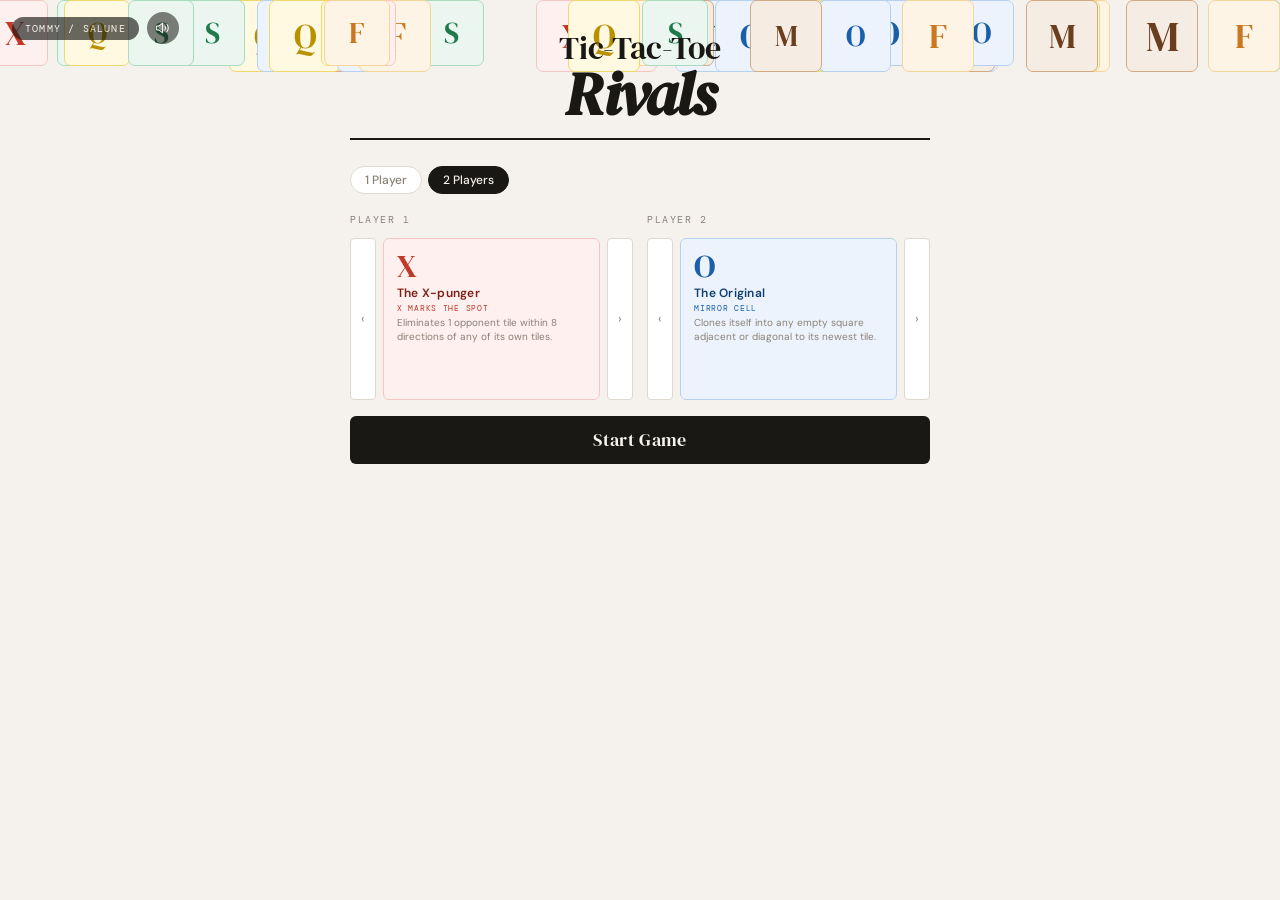
==== commit 27b32295: "revert to test7" ====
--- a/rivals/index.html
+++ b/rivals/index.html
@@ -1,5 +1,5 @@
 <!DOCTYPE html>
-<html lang="en" data-theme="light">
+<html lang="en">
 <head>
 <meta charset="UTF-8">
 <meta name="viewport" content="width=device-width, initial-scale=1.0">
@@ -7,8 +7,6 @@
 <link href="https://fonts.googleapis.com/css2?family=DM+Serif+Display:ital@0;1&family=DM+Sans:wght@300;400;500;600&family=DM+Mono:wght@400;500&display=swap" rel="stylesheet">
 <style>
 *{box-sizing:border-box;margin:0;padding:0;}
-
-/* ══ THEME VARS ══ */
 :root{
   --bg:#f5f2ee;--surface:#fff;--border:#ddd8d0;--text:#1a1814;--muted:#8a8075;--faint:#e8e4de;
   --r:#c0392b;--r-l:#fdf0ee;--r-m:#f5c6c1;--r-d:#7d1f16;
@@ -24,112 +22,51 @@
   --w2:#3e200a;--w2-l:#e8d5c2;--w2-m:#a87050;
   --y2:#6b5000;--y2-l:#f5edb8;--y2-m:#d4b800;
   --cell:90px;--gap:6px;--rad:6px;
-  --glow:none;
-}
-[data-theme="dark"]{
-  --bg:#0f0e0c;--surface:#1a1814;--border:#2e2a24;--text:#f0ede8;--muted:#6a6560;--faint:#252219;
-  --r:#e04030;--r-l:#1e0e0a;--r-m:#5a1a12;--r-d:#f5a090;
-  --b:#3a80d0;--b-l:#080f1e;--b-m:#12275a;--b-d:#90c0f5;
-  --g:#28a060;--g-l:#081408;--g-m:#10402a;--g-d:#80d0a0;
-  --o:#e08030;--o-l:#1a0f04;--o-m:#503010;--o-d:#f5c080;
-  --w:#90582a;--w-l:#140b04;--w-m:#402010;--w-d:#d0a070;
-  --y:#d0a800;--y-l:#141000;--y-m:#484000;--y-d:#f0d860;
-  --r2:#a03020;--r2-l:#1a0808;--r2-m:#401510;
-  --b2:#183060;--b2-l:#060c1a;--b2-m:#0a1840;
-  --g2:#105030;--g2-l:#050e06;--g2-m:#0a2a18;
-  --o2:#804010;--o2-l:#160c02;--o2-m:#2e1a06;
-  --w2:#502a0a;--w2-l:#100804;--w2-m:#201006;
-  --y2:#504800;--y2-l:#100e00;--y2-m:#282000;
-  --glow:0 0 12px rgba(255,255,255,0.08);
-}
-
-body{font-family:'DM Sans',sans-serif;background:var(--bg);color:var(--text);min-height:100vh;overflow-x:hidden;transition:background .3s,color .3s;}
-
-/* ══ AMBIENT ══ */
-#ambient{position:fixed;inset:0;pointer-events:none;z-index:0;overflow:hidden;}
-.amb{position:absolute;font-family:'DM Serif Display',serif;display:flex;align-items:center;justify-content:center;border-radius:7px;will-change:transform,opacity;}
-[data-theme="dark"] .amb{box-shadow:0 0 8px rgba(255,255,255,0.06);}
-@keyframes ambfall{0%{transform:translateY(var(--sy)) rotate(var(--rot));opacity:0;}5%{opacity:var(--pk);}82%{opacity:var(--pk);}100%{transform:translateY(calc(var(--sy)+120vh)) rotate(calc(var(--rot)+var(--spin)));opacity:0;}}
-
-/* ══ TOP-LEFT CONTROLS ══ */
-#top-left{position:fixed;top:12px;left:12px;z-index:200;display:flex;align-items:center;gap:8px;}
-#site-back{padding:5px 13px;background:var(--text);color:var(--bg);border:none;border-radius:20px;font-family:'DM Mono',monospace;font-size:10px;letter-spacing:.12em;text-transform:uppercase;cursor:pointer;opacity:.7;transition:opacity .2s;}
+}
+body{font-family:'DM Sans',sans-serif;background:var(--bg);color:var(--text);min-height:100vh;display:flex;flex-direction:column;align-items:center;padding:2rem 1rem 3rem;overflow-x:hidden;}
+
+/* ── TOP-LEFT CONTROLS ── */
+#top-left{position:fixed;top:12px;left:12px;z-index:100;display:flex;align-items:center;gap:8px;}
+#site-back{padding:5px 13px;background:var(--text);color:var(--bg);border:none;border-radius:20px;font-family:'DM Mono',monospace;font-size:10px;letter-spacing:.12em;text-transform:uppercase;cursor:pointer;opacity:.65;transition:opacity .2s;}
 #site-back:hover{opacity:1;}
-.icon-btn{width:30px;height:30px;border:none;border-radius:50%;background:rgba(26,24,20,.5);cursor:pointer;display:flex;align-items:center;justify-content:center;padding:0;transition:background .2s;flex-shrink:0;}
-.icon-btn:hover{background:rgba(26,24,20,.85);}
-[data-theme="dark"] .icon-btn{background:rgba(240,237,230,.15);}
-[data-theme="dark"] .icon-btn:hover{background:rgba(240,237,230,.3);}
-.icon-btn svg{width:14px;height:14px;fill:none;stroke:#fff;stroke-width:1.6;stroke-linecap:round;stroke-linejoin:round;}
-[data-theme="dark"] .icon-btn svg{stroke:#f0ede8;}
-
-/* ══ VOL PANEL ══ */
-#vol-panel{position:fixed;top:50px;left:12px;z-index:190;background:var(--surface);border:1px solid var(--border);border-radius:var(--rad);padding:12px 14px;width:185px;box-shadow:0 4px 20px rgba(0,0,0,.18);display:none;transition:background .3s,border-color .3s;}
+
+/* ── SETTINGS / VOLUME ── */
+#vol-btn{width:32px;height:32px;border:none;border-radius:50%;background:rgba(26,24,20,.55);cursor:pointer;display:flex;align-items:center;justify-content:center;padding:0;transition:background .2s;}
+#vol-btn:hover{background:rgba(26,24,20,.8);}
+#vol-btn svg{width:16px;height:16px;fill:none;stroke:#fff;stroke-width:1.5;stroke-linecap:round;stroke-linejoin:round;}
+#vol-panel{position:fixed;top:50px;left:12px;z-index:99;background:var(--surface);border:1px solid var(--border);border-radius:var(--rad);padding:12px 14px;width:190px;box-shadow:0 4px 16px rgba(0,0,0,.12);display:none;}
 #vol-panel.open{display:block;}
 #vol-panel-title{font-family:'DM Mono',monospace;font-size:9px;letter-spacing:.14em;text-transform:uppercase;color:var(--muted);margin-bottom:10px;}
 #vol-slider{width:100%;cursor:pointer;accent-color:var(--text);}
-#music-enable-btn{margin-top:10px;width:100%;padding:7px;background:var(--text);color:var(--bg);border:none;border-radius:4px;font-family:'DM Mono',monospace;font-size:9px;letter-spacing:.1em;text-transform:uppercase;cursor:pointer;}
-#music-enable-btn:hover{opacity:.85;}
-
-/* ══ MASTHEAD ══ */
-.masthead{position:relative;z-index:1;text-align:center;border-bottom:2px solid var(--text);padding-bottom:.85rem;margin-bottom:1.6rem;}
+#sound-on-wrap{margin-top:10px;border-top:1px solid var(--border);padding-top:10px;}
+#sound-on-btn{width:100%;padding:7px;background:var(--text);color:var(--bg);border:none;border-radius:4px;font-family:'DM Mono',monospace;font-size:9px;letter-spacing:.1em;text-transform:uppercase;cursor:pointer;transition:opacity .15s;}
+#sound-on-btn:hover{opacity:.85;}
+
+/* ── AMBIENT ── */
+#ambient{position:fixed;inset:0;pointer-events:none;z-index:0;overflow:hidden;}
+.amb{position:absolute;font-family:'DM Serif Display',serif;display:flex;align-items:center;justify-content:center;border-radius:7px;will-change:transform,opacity;}
+@keyframes ambfall{0%{transform:translateY(var(--sy)) rotate(var(--rot));opacity:0;}5%{opacity:var(--pk);}82%{opacity:var(--pk);}100%{transform:translateY(calc(var(--sy) + 120vh)) rotate(calc(var(--rot) + var(--spin)));opacity:0;}}
+
+/* ── HEADER ── */
+.masthead{position:relative;z-index:1;text-align:center;border-bottom:2px solid var(--text);padding-bottom:.85rem;margin-bottom:1.6rem;width:100%;max-width:580px;}
 .masthead .tic{font-family:'DM Serif Display',serif;font-size:clamp(1.3rem,4.5vw,2rem);letter-spacing:-.01em;line-height:1;color:var(--text);}
 .masthead .rivals{font-family:'DM Serif Display',serif;font-style:italic;font-size:clamp(2.2rem,8vw,3.8rem);letter-spacing:-.03em;line-height:1;color:var(--text);display:block;font-weight:700;}
 
-/* ══ FACT BANNER ══ */
+/* ── FACTOTUM POWER BANNER (below board) ── */
 #fact-banner{font-family:'DM Mono',monospace;font-size:9px;letter-spacing:.14em;text-transform:uppercase;color:var(--o-d);background:var(--o-l);border:1px solid var(--o-m);border-radius:4px;padding:4px 12px;text-align:center;margin-bottom:.5rem;display:none;}
 #fact-banner.show{display:block;}
 
-/* ══ MOBILE LAYOUT ══ */
-.page-wrap{display:flex;flex-direction:column;align-items:center;padding:2rem 1rem 3rem;min-height:100vh;}
 .wrap{position:relative;z-index:1;width:100%;max-width:580px;}
 .screen{display:none;}.screen.active{display:block;}
 
-/* ══ DESKTOP LAYOUT ≥900px ══ */
-@media(min-width:900px){
-  .page-wrap{display:grid;grid-template-areas:'hd hd hd' 'lp gm rp';grid-template-columns:1fr minmax(0,580px) 1fr;grid-template-rows:auto 1fr;gap:0 2rem;padding:1.5rem 2rem 2rem;align-items:start;}
-  .masthead{grid-area:hd;max-width:none;margin-bottom:1.2rem;}
-  .wrap{grid-area:gm;max-width:none;}
-  #side-left{grid-area:lp;display:block;position:sticky;top:1.5rem;}
-  #side-right{grid-area:rp;display:block;position:sticky;top:1.5rem;}
-  :root{--cell:108px;}
-  #scr-game .legstrip{display:none!important;}/* moved to sidebar */
-  #scr-game .scoreboard{display:none!important;}/* moved to sidebar */
-}
-@media(max-width:899px){
-  #side-left,#side-right{display:none!important;}
-}
-.side-panel{display:flex;flex-direction:column;gap:8px;}
-.side-sbox{border:1.5px solid var(--border);border-radius:var(--rad);padding:10px 13px;background:var(--surface);position:relative;overflow:hidden;box-shadow:var(--glow);}
-.side-sbox.rb{border-color:var(--r-m);background:var(--r-l);}
-.side-sbox.bb{border-color:var(--b-m);background:var(--b-l);}
-.side-sbox.gb{border-color:var(--g-m);background:var(--g-l);}
-.side-sbox.ob{border-color:var(--o-m);background:var(--o-l);}
-.side-sbox.wb{border-color:var(--w-m);background:var(--w-l);}
-.side-sbox.yb{border-color:var(--y-m);background:var(--y-l);}
-.side-ghost{position:absolute;right:-10px;bottom:-14px;font-family:'DM Serif Display',serif;font-size:4.5rem;line-height:1;pointer-events:none;transform:rotate(-14deg);opacity:.08;user-select:none;}
-.side-lbl{font-family:'DM Mono',monospace;font-size:8px;letter-spacing:.12em;text-transform:uppercase;color:var(--muted);margin-bottom:4px;position:relative;z-index:1;}
-.side-score{font-family:'DM Serif Display',serif;font-size:2.2rem;line-height:1;position:relative;z-index:1;}
-.side-lc{border:1px solid var(--border);border-radius:var(--rad);padding:8px 10px;background:var(--surface);font-size:10.5px;color:var(--muted);line-height:1.45;box-shadow:var(--glow);}
-.side-lc strong{display:block;font-family:'DM Mono',monospace;font-size:8px;letter-spacing:.09em;text-transform:uppercase;margin-bottom:2px;}
-.side-lc.rl{border-color:var(--r-m);}.side-lc.rl strong{color:var(--r);}
-.side-lc.bl{border-color:var(--b-m);}.side-lc.bl strong{color:var(--b);}
-.side-lc.gl{border-color:var(--g-m);}.side-lc.gl strong{color:var(--g);}
-.side-lc.ol{border-color:var(--o-m);}.side-lc.ol strong{color:var(--o);}
-.side-lc.wl{border-color:var(--w-m);}.side-lc.wl strong{color:var(--w);}
-.side-lc.yl{border-color:var(--y-m);}.side-lc.yl strong{color:var(--y);}
-.side-draws{text-align:center;font-family:'DM Mono',monospace;font-size:9px;letter-spacing:.1em;text-transform:uppercase;color:var(--muted);line-height:1.8;}
-.side-draws span{font-family:'DM Serif Display',serif;font-size:1.3rem;color:var(--muted);display:block;}
-.rb .side-score{color:var(--r);}.bb .side-score{color:var(--b);}.gb .side-score{color:var(--g);}.ob .side-score{color:var(--o);}.wb .side-score{color:var(--w);}.yb .side-score{color:var(--y);}
-.rb .side-lbl{color:var(--r);}.bb .side-lbl{color:var(--b);}.gb .side-lbl{color:var(--g);}.ob .side-lbl{color:var(--o);}.wb .side-lbl{color:var(--w);}.yb .side-lbl{color:var(--y);}
-
-/* ══ PILLS ══ */
+/* ── PILLS ── */
 .mode-row{display:flex;gap:6px;margin-bottom:1rem;flex-wrap:wrap;}
 .pill{padding:5px 14px;border:1.5px solid var(--border);border-radius:20px;background:var(--surface);font-family:'DM Sans',sans-serif;font-size:12px;font-weight:500;color:var(--muted);cursor:pointer;transition:all .15s;}
 .pill:hover{border-color:var(--text);color:var(--text);}.pill.on{background:var(--text);color:var(--bg);border-color:var(--text);}
 .opt-row{display:none;gap:6px;margin-bottom:.8rem;flex-wrap:wrap;align-items:center;}.opt-row.show{display:flex;}
 .opt-lbl{font-family:'DM Mono',monospace;font-size:10px;letter-spacing:.12em;text-transform:uppercase;color:var(--muted);}
 
-/* ══ CHAR SELECT ══ */
+/* ── CHAR SELECT ── */
 .select-grid{display:grid;grid-template-columns:1fr 1fr;gap:1.1rem .9rem;margin-bottom:1rem;}
 .pcol{display:flex;flex-direction:column;}
 .pcol-lbl{font-family:'DM Mono',monospace;font-size:10px;letter-spacing:.15em;text-transform:uppercase;color:var(--muted);margin-bottom:8px;display:flex;align-items:center;gap:6px;height:20px;}
@@ -138,19 +75,15 @@
 .carr{width:26px;min-width:26px;border:1.5px solid var(--border);border-radius:4px;background:var(--surface);cursor:pointer;display:flex;align-items:center;justify-content:center;font-size:13px;color:var(--muted);user-select:none;transition:border-color .15s,color .15s;}
 .carr:hover{border-color:var(--text);color:var(--text);}
 .ccard{flex:1;border:1.5px solid var(--border);border-radius:var(--rad);padding:11px 13px;background:var(--surface);display:flex;flex-direction:column;height:162px;overflow:hidden;transition:border-color .2s,background .2s;}
-.ccard.rt{border-color:var(--r-m);background:var(--r-l);}.ccard.bt{border-color:var(--b-m);background:var(--b-l);}
-.ccard.gt{border-color:var(--g-m);background:var(--g-l);}.ccard.ot{border-color:var(--o-m);background:var(--o-l);}
-.ccard.wt{border-color:var(--w-m);background:var(--w-l);}.ccard.yt{border-color:var(--y-m);background:var(--y-l);}
+.ccard.rt{border-color:var(--r-m);background:var(--r-l);}.ccard.bt{border-color:var(--b-m);background:var(--b-l);}.ccard.gt{border-color:var(--g-m);background:var(--g-l);}
+.ccard.ot{border-color:var(--o-m);background:var(--o-l);}.ccard.wt{border-color:var(--w-m);background:var(--w-l);}.ccard.yt{border-color:var(--y-m);background:var(--y-l);}
 .ccard.qt{border-color:var(--border);background:var(--faint);}
 .csym{font-family:'DM Serif Display',serif;font-size:2rem;line-height:1;margin-bottom:3px;}
-.rt .csym{color:var(--r);}.bt .csym{color:var(--b);}.gt .csym{color:var(--g);}
-.ot .csym{color:var(--o);}.wt .csym{color:var(--w);}.yt .csym{color:var(--y);}.qt .csym{color:var(--muted);}
+.rt .csym{color:var(--r);}.bt .csym{color:var(--b);}.gt .csym{color:var(--g);}.ot .csym{color:var(--o);}.wt .csym{color:var(--w);}.yt .csym{color:var(--y);}.qt .csym{color:var(--muted);}
 .cname{font-size:12px;font-weight:600;letter-spacing:.02em;margin-bottom:2px;}
-.rt .cname{color:var(--r-d);}.bt .cname{color:var(--b-d);}.gt .cname{color:var(--g-d);}
-.ot .cname{color:var(--o-d);}.wt .cname{color:var(--w-d);}.yt .cname{color:var(--y-d);}.qt .cname{color:var(--muted);}
+.rt .cname{color:var(--r-d);}.bt .cname{color:var(--b-d);}.gt .cname{color:var(--g-d);}.ot .cname{color:var(--o-d);}.wt .cname{color:var(--w-d);}.yt .cname{color:var(--y-d);}.qt .cname{color:var(--muted);}
 .cpl{font-family:'DM Mono',monospace;font-size:8px;letter-spacing:.09em;text-transform:uppercase;margin-bottom:3px;}
-.rt .cpl{color:var(--r);}.bt .cpl{color:var(--b);}.gt .cpl{color:var(--g);}
-.ot .cpl{color:var(--o);}.wt .cpl{color:var(--w);}.yt .cpl{color:var(--y);}.qt .cpl{color:var(--muted);}
+.rt .cpl{color:var(--r);}.bt .cpl{color:var(--b);}.gt .cpl{color:var(--g);}.ot .cpl{color:var(--o);}.wt .cpl{color:var(--w);}.yt .cpl{color:var(--y);}.qt .cpl{color:var(--muted);}
 .cdesc{font-size:10px;color:var(--muted);line-height:1.45;overflow:hidden;}
 .cancel-wrap{overflow:hidden;max-height:0;transition:max-height .3s ease;margin-bottom:0;}
 .cancel-wrap.open{max-height:80px;margin-bottom:.8rem;}
@@ -159,68 +92,52 @@
 .start-btn{width:100%;padding:12px;background:var(--text);color:var(--bg);border:none;border-radius:var(--rad);font-family:'DM Serif Display',serif;font-size:1.1rem;letter-spacing:.02em;cursor:pointer;transition:opacity .15s,transform .1s;margin-bottom:.6rem;}
 .start-btn:hover{opacity:.88;}.start-btn:active{transform:scale(.99);}
 
-/* ══ SCOREBOARD (mobile inline) ══ */
+/* ── SCOREBOARD ── */
 .scoreboard{display:grid;grid-template-columns:1fr auto 1fr;gap:8px;margin-bottom:.8rem;align-items:center;}
-.sbox{border:1.5px solid var(--border);border-radius:var(--rad);padding:10px 13px;background:var(--surface);position:relative;overflow:hidden;box-shadow:var(--glow);}
-.sbox.rb{border-color:var(--r-m);background:var(--r-l);}.sbox.bb{border-color:var(--b-m);background:var(--b-l);}
-.sbox.gb{border-color:var(--g-m);background:var(--g-l);}.sbox.ob{border-color:var(--o-m);background:var(--o-l);}
-.sbox.wb{border-color:var(--w-m);background:var(--w-l);}.sbox.yb{border-color:var(--y-m);background:var(--y-l);}
-.sbox.r2b{border-color:var(--r2-m);background:var(--r2-l);}.sbox.b2b{border-color:var(--b2-m);background:var(--b2-l);}
-.sbox.g2b{border-color:var(--g2-m);background:var(--g2-l);}.sbox.o2b{border-color:var(--o2-m);background:var(--o2-l);}
-.sbox.w2b{border-color:var(--w2-m);background:var(--w2-l);}.sbox.y2b{border-color:var(--y2-m);background:var(--y2-l);}
+.sbox{border:1.5px solid var(--border);border-radius:var(--rad);padding:10px 13px;background:var(--surface);position:relative;overflow:hidden;}
+.sbox.rb{border-color:var(--r-m);background:var(--r-l);}.sbox.bb{border-color:var(--b-m);background:var(--b-l);}.sbox.gb{border-color:var(--g-m);background:var(--g-l);}
+.sbox.ob{border-color:var(--o-m);background:var(--o-l);}.sbox.wb{border-color:var(--w-m);background:var(--w-l);}.sbox.yb{border-color:var(--y-m);background:var(--y-l);}
+.sbox.r2b{border-color:var(--r2-m);background:var(--r2-l);}.sbox.b2b{border-color:var(--b2-m);background:var(--b2-l);}.sbox.g2b{border-color:var(--g2-m);background:var(--g2-l);}
+.sbox.o2b{border-color:var(--o2-m);background:var(--o2-l);}.sbox.w2b{border-color:var(--w2-m);background:var(--w2-l);}.sbox.y2b{border-color:var(--y2-m);background:var(--y2-l);}
 .ghost{position:absolute;right:-10px;bottom:-14px;font-family:'DM Serif Display',serif;font-size:5rem;line-height:1;pointer-events:none;transform:rotate(-14deg);opacity:.08;user-select:none;}
 .shn{font-family:'DM Mono',monospace;font-size:8.5px;letter-spacing:.1em;text-transform:uppercase;margin-bottom:2px;position:relative;z-index:1;}
-.rb .shn{color:var(--r);}.bb .shn{color:var(--b);}.gb .shn{color:var(--g);}
-.ob .shn{color:var(--o);}.wb .shn{color:var(--w);}.yb .shn{color:var(--y);}
-.r2b .shn{color:var(--r2);}.b2b .shn{color:var(--b2);}.g2b .shn{color:var(--g2);}
-.o2b .shn{color:var(--o2);}.w2b .shn{color:var(--w2);}.y2b .shn{color:var(--y2);}
+.rb .shn{color:var(--r);}.bb .shn{color:var(--b);}.gb .shn{color:var(--g);}.ob .shn{color:var(--o);}.wb .shn{color:var(--w);}.yb .shn{color:var(--y);}
+.r2b .shn{color:var(--r2);}.b2b .shn{color:var(--b2);}.g2b .shn{color:var(--g2);}.o2b .shn{color:var(--o2);}.w2b .shn{color:var(--w2);}.y2b .shn{color:var(--y2);}
 .sv{font-family:'DM Serif Display',serif;font-size:1.9rem;line-height:1;position:relative;z-index:1;}
-.rb .sv{color:var(--r);}.bb .sv{color:var(--b);}.gb .sv{color:var(--g);}
-.ob .sv{color:var(--o);}.wb .sv{color:var(--w);}.yb .sv{color:var(--y);}
-.r2b .sv{color:var(--r2);}.b2b .sv{color:var(--b2);}.g2b .sv{color:var(--g2);}
-.o2b .sv{color:var(--o2);}.w2b .sv{color:var(--w2);}.y2b .sv{color:var(--y2);}
+.rb .sv{color:var(--r);}.bb .sv{color:var(--b);}.gb .sv{color:var(--g);}.ob .sv{color:var(--o);}.wb .sv{color:var(--w);}.yb .sv{color:var(--y);}
+.r2b .sv{color:var(--r2);}.b2b .sv{color:var(--b2);}.g2b .sv{color:var(--g2);}.o2b .sv{color:var(--o2);}.w2b .sv{color:var(--w2);}.y2b .sv{color:var(--y2);}
 .smid{text-align:center;font-family:'DM Mono',monospace;font-size:9px;letter-spacing:.1em;text-transform:uppercase;color:var(--muted);line-height:2;}
 .smidv{font-family:'DM Serif Display',serif;font-size:1.4rem;color:var(--muted);display:block;}
 
-/* ══ STATUS ══ */
+/* ── STATUS ── */
 .stbar{border:1.5px solid var(--border);border-radius:var(--rad);background:var(--surface);padding:9px 13px;text-align:center;font-size:13px;min-height:42px;display:flex;align-items:center;justify-content:center;margin-bottom:.75rem;line-height:1.5;transition:border-color .2s,background .2s;}
-.stbar.ra{border-color:var(--r-m);background:var(--r-l);}.stbar.ba{border-color:var(--b-m);background:var(--b-l);}
-.stbar.ga{border-color:var(--g-m);background:var(--g-l);}.stbar.oa{border-color:var(--o-m);background:var(--o-l);}
-.stbar.wa{border-color:var(--w-m);background:var(--w-l);}.stbar.ya{border-color:var(--y-m);background:var(--y-l);}
-.stbar.r2a{border-color:var(--r2-m);background:var(--r2-l);}.stbar.b2a{border-color:var(--b2-m);background:var(--b2-l);}
-.stbar.g2a{border-color:var(--g2-m);background:var(--g2-l);}.stbar.think{background:var(--faint);}
+.stbar.ra{border-color:var(--r-m);background:var(--r-l);}.stbar.ba{border-color:var(--b-m);background:var(--b-l);}.stbar.ga{border-color:var(--g-m);background:var(--g-l);}
+.stbar.oa{border-color:var(--o-m);background:var(--o-l);}.stbar.wa{border-color:var(--w-m);background:var(--w-l);}.stbar.ya{border-color:var(--y-m);background:var(--y-l);}
+.stbar.r2a{border-color:var(--r2-m);background:var(--r2-l);}.stbar.b2a{border-color:var(--b2-m);background:var(--b2-l);}.stbar.g2a{border-color:var(--g2-m);background:var(--g2-l);}
+.stbar.o2a{border-color:var(--o2-m);background:var(--o2-l);}.stbar.w2a{border-color:var(--w2-m);background:var(--w2-l);}.stbar.y2a{border-color:var(--y2-m);background:var(--y2-l);}
+.stbar.think{background:var(--faint);}
 .tc{font-weight:600;}
-.cr{color:var(--r-d);}.cb{color:var(--b-d);}.cg{color:var(--g-d);}
-.co{color:var(--o-d);}.cw{color:var(--w-d);}.cy{color:var(--y-d);}
+.cr{color:var(--r-d);}.cb{color:var(--b-d);}.cg{color:var(--g-d);}.co{color:var(--o-d);}.cw{color:var(--w-d);}.cy{color:var(--y-d);}
+.cr2{color:var(--r2);}.cb2{color:var(--b2);}.cg2{color:var(--g2);}.co2{color:var(--o2);}.cw2{color:var(--w2);}.cy2{color:var(--y2);}
 .nopwr{color:var(--muted);font-size:11px;font-style:italic;}
 .haspwr{font-size:11px;font-style:italic;}
 
-/* ══ BOARD ══ */
-.board-wrap{position:relative;}
-.board{display:grid;grid-template-columns:repeat(4,var(--cell));gap:var(--gap);margin:0 auto .5rem;width:fit-content;padding:10px;background:var(--border);border-radius:10px;box-shadow:var(--glow);}
-[data-theme="dark"] .board{background:#2a2520;}
-/* Animation overlay canvas */
-#anim-canvas{position:absolute;top:10px;left:50%;transform:translateX(-50%);pointer-events:none;z-index:50;}
-
-.cell{width:var(--cell);height:var(--cell);background:var(--surface);border-radius:4px;cursor:pointer;font-family:'DM Serif Display',serif;font-size:2.3rem;display:flex;align-items:center;justify-content:center;transition:background .12s,transform .08s,box-shadow .12s;user-select:none;position:relative;overflow:visible;}
+/* ── BOARD ── */
+.board{display:grid;grid-template-columns:repeat(4,var(--cell));gap:var(--gap);margin:0 auto .5rem;width:fit-content;padding:10px;background:var(--border);border-radius:10px;}
+.cell{width:var(--cell);height:var(--cell);background:var(--surface);border-radius:4px;cursor:pointer;font-family:'DM Serif Display',serif;font-size:2.3rem;display:flex;align-items:center;justify-content:center;transition:background .12s,transform .08s,box-shadow .12s;user-select:none;position:relative;overflow:hidden;}
 .cell:hover:not(.taken){background:var(--faint);transform:scale(1.03);}.cell.taken{cursor:default;}
-.cell.rp{color:var(--r);background:var(--r-l);}.cell.bp{color:var(--b);background:var(--b-l);}
-.cell.gp{color:var(--g);background:var(--g-l);}.cell.op{color:var(--o);background:var(--o-l);}
-.cell.wp{color:var(--w);background:var(--w-l);}.cell.yp{color:var(--y);background:var(--y-l);}
+.cell.rp{color:var(--r);background:var(--r-l);}.cell.bp{color:var(--b);background:var(--b-l);}.cell.gp{color:var(--g);background:var(--g-l);}
+.cell.op{color:var(--o);background:var(--o-l);}.cell.wp{color:var(--w);background:var(--w-l);}.cell.yp{color:var(--y);background:var(--y-l);}
 .cell.r2p{color:var(--r2);background:var(--r2-l);box-shadow:inset 0 0 0 2.5px var(--r2-m);}
 .cell.b2p{color:var(--b2);background:var(--b2-l);box-shadow:inset 0 0 0 2.5px var(--b2-m);}
 .cell.g2p{color:var(--g2);background:var(--g2-l);box-shadow:inset 0 0 0 2.5px var(--g2-m);}
 .cell.o2p{color:var(--o2);background:var(--o2-l);box-shadow:inset 0 0 0 2.5px var(--o2-m);}
 .cell.w2p{color:var(--w2);background:var(--w2-l);box-shadow:inset 0 0 0 2.5px var(--w2-m);}
 .cell.y2p{color:var(--y2);background:var(--y2-l);box-shadow:inset 0 0 0 2.5px var(--y2-m);}
-.cell.win.rp{box-shadow:0 0 0 2px var(--r);background:var(--r-m);}
-.cell.win.bp{box-shadow:0 0 0 2px var(--b);background:var(--b-m);}
-.cell.win.gp{box-shadow:0 0 0 2px var(--g);background:var(--g-m);}
-.cell.win.op{box-shadow:0 0 0 2px var(--o);background:var(--o-m);}
-.cell.win.wp{box-shadow:0 0 0 2px var(--w);background:var(--w-m);}
-.cell.win.yp{box-shadow:0 0 0 2px var(--y);background:var(--y-m);}
-.cell.win.r2p{box-shadow:0 0 0 2px var(--r2);background:var(--r2-m);}
-.cell.win.b2p{box-shadow:0 0 0 2px var(--b2);background:var(--b2-m);}
+.cell.win.rp{box-shadow:0 0 0 2px var(--r);background:var(--r-m);}.cell.win.bp{box-shadow:0 0 0 2px var(--b);background:var(--b-m);}
+.cell.win.gp{box-shadow:0 0 0 2px var(--g);background:var(--g-m);}.cell.win.op{box-shadow:0 0 0 2px var(--o);background:var(--o-m);}
+.cell.win.wp{box-shadow:0 0 0 2px var(--w);background:var(--w-m);}.cell.win.yp{box-shadow:0 0 0 2px var(--y);background:var(--y-m);}
+.cell.win.r2p{box-shadow:0 0 0 2px var(--r2);background:var(--r2-m);}.cell.win.b2p{box-shadow:0 0 0 2px var(--b2);background:var(--b2-m);}
 .cell.win.g2p{box-shadow:0 0 0 2px var(--g2);background:var(--g2-m);}
 /* Highlights */
 .cell.hlr{background:var(--r-l);box-shadow:0 0 0 2px var(--r);cursor:pointer;animation:br 1.2s ease-in-out infinite;}.cell.hlr:hover{background:var(--r-m);}
@@ -235,36 +152,22 @@
 @keyframes bo{0%,100%{box-shadow:0 0 0 2px var(--o)}50%{box-shadow:0 0 0 4px var(--o-m)}}
 @keyframes bw{0%,100%{box-shadow:0 0 0 2px var(--w)}50%{box-shadow:0 0 0 4px var(--w-m)}}
 @keyframes by{0%,100%{box-shadow:0 0 0 2px var(--y)}50%{box-shadow:0 0 0 4px var(--y-m)}}
-
-/* ══ POISON — 6 STAGES, rising from bottom ══ */
-/* Stage 6=just poisoned (brightest, tallest at end), 1=dying */
-.cell .poison-fill{position:absolute;bottom:0;left:0;right:0;border-radius:0 0 4px 4px;pointer-events:none;z-index:1;}
-/* Stage counts: 6→faint bottom sliver, 1→full cell */
-.cell.ps6 .poison-fill{height:8%;background:rgba(139,92,246,.18);}
-.cell.ps5 .poison-fill{height:28%;background:rgba(124,58,237,.25);}
-.cell.ps4 .poison-fill{height:50%;background:rgba(109,40,217,.32);animation:pwave 1.2s ease-in-out infinite;}
-.cell.ps3 .poison-fill{height:68%;background:rgba(91,33,182,.40);animation:pwave 1s ease-in-out infinite;}
-.cell.ps2 .poison-fill{height:84%;background:rgba(76,29,149,.50);animation:pwave .9s ease-in-out infinite;}
-.cell.ps1 .poison-fill{height:100%;border-radius:4px;background:rgba(60,22,120,.60);animation:pblink .5s ease-in-out infinite;}
-@keyframes pwave{0%,100%{transform:scaleX(1) scaleY(1);}50%{transform:scaleX(1.03) scaleY(1.02);}}
-@keyframes pblink{0%,100%{opacity:1;}50%{opacity:.35;}}
-
-/* ══ FRUIT DOTS ══ */
+/* Poison */
+.cell.p3::before,.cell.p2::before,.cell.p1::before{content:'';position:absolute;inset:0;border-radius:4px;pointer-events:none;z-index:1;}
+.cell.p3::before{background:linear-gradient(135deg,rgba(124,58,237,.13)0%,rgba(196,181,253,.07)100%);}
+.cell.p2::before{background:linear-gradient(135deg,rgba(109,40,217,.28)0%,rgba(139,92,246,.16)100%);}
+.cell.p1::before{background:linear-gradient(135deg,rgba(91,33,182,.47)0%,rgba(76,29,149,.30)100%);animation:pdying .6s ease-in-out infinite;}
+@keyframes pdying{0%,100%{opacity:1;}50%{opacity:.28;}}
+/* Fruit dots */
 .fdot{position:absolute;inset:0;display:flex;align-items:center;justify-content:center;z-index:2;pointer-events:none;}
 .fdot::after{content:'';width:20px;height:20px;border-radius:50%;display:block;box-shadow:0 1px 4px rgba(0,0,0,.18);}
 .fdot.f0::after{background:radial-gradient(circle at 36% 30%,#6abf69 0%,#1e7a4a 60%,#0f4a2a 100%);}
 .fdot.f1::after{background:radial-gradient(circle at 36% 30%,#5cbd8a 0%,#0a3d1e 60%,#051a0d 100%);}
-
-/* ══ QUANTUM GHOST ══ */
-.qgh{position:absolute;inset:0;display:flex;align-items:center;justify-content:center;pointer-events:none;font-family:'DM Serif Display',serif;font-size:1.4rem;border-radius:4px;}
-
-/* ══ MOLE BURROW ARROWS ══ */
-.mole-arrows{position:absolute;inset:0;display:flex;align-items:center;justify-content:center;pointer-events:none;z-index:10;}
-.mole-arrows svg{width:70%;height:70%;opacity:.7;}
-
-/* ══ LEGEND ══ */
+/* Quantum ghost dot */
+.qghost-dot{position:absolute;inset:0;display:flex;align-items:center;justify-content:center;pointer-events:none;font-family:'DM Serif Display',serif;font-size:1.6rem;}
+/* Legend */
 .legstrip{display:grid;grid-template-columns:1fr 1fr;gap:5px;margin-bottom:.7rem;}
-.lc{border:1px solid var(--border);border-radius:var(--rad);padding:7px 9px;background:var(--surface);font-size:10.5px;color:var(--muted);line-height:1.45;box-shadow:var(--glow);}
+.lc{border:1px solid var(--border);border-radius:var(--rad);padding:7px 9px;background:var(--surface);font-size:10.5px;color:var(--muted);line-height:1.45;}
 .lc strong{display:block;font-family:'DM Mono',monospace;font-size:8.5px;letter-spacing:.09em;text-transform:uppercase;margin-bottom:2px;}
 .lc.rl{border-color:var(--r-m);}.lc.rl strong{color:var(--r);}
 .lc.bl{border-color:var(--b-m);}.lc.bl strong{color:var(--b);}
@@ -273,9 +176,12 @@
 .lc.wl{border-color:var(--w-m);}.lc.wl strong{color:var(--w);}
 .lc.yl{border-color:var(--y-m);}.lc.yl strong{color:var(--y);}
 .lc.r2l{border-color:var(--r2-m);}.lc.r2l strong{color:var(--r2);}
+.lc.b2l{border-color:var(--b2-m);}.lc.b2l strong{color:var(--b2);}
+.lc.g2l{border-color:var(--g2-m);}.lc.g2l strong{color:var(--g2);}
 .game-cancel-note{font-size:11px;color:var(--muted);padding:7px 10px;border:1px solid var(--border);border-radius:var(--rad);background:var(--surface);margin-bottom:.7rem;line-height:1.5;display:none;}
 .game-cancel-note.show{display:block;}
 .game-cancel-note strong{font-weight:600;color:var(--text);}
+/* Actions */
 .actions{display:flex;gap:8px;justify-content:center;margin-top:.3rem;}
 .abtn{padding:8px 20px;border:1.5px solid var(--border);border-radius:var(--rad);background:var(--surface);font-family:'DM Sans',sans-serif;font-size:12px;font-weight:500;color:var(--muted);cursor:pointer;transition:all .15s;}
 .abtn:hover{border-color:var(--text);color:var(--text);}
@@ -287,249 +193,233 @@
 </head>
 <body>
 
-<!-- TOP-LEFT -->
+<!-- TOP-LEFT: back button + volume -->
 <div id="top-left">
   <button id="site-back" onclick="goToSite()">Tommy / Salune</button>
-  <!-- Speaker icon: shows X by default (muted) -->
-  <button class="icon-btn" id="vol-btn" onclick="onSpeakerClick()" title="Sound">
-    <svg id="spk-svg" viewBox="0 0 24 24">
-      <polygon points="11,5 6,9 2,9 2,15 6,15 11,19" stroke="currentColor" fill="rgba(255,255,255,.15)"/>
-      <g id="spk-on" style="display:none">
-        <path d="M15,9a5,5 0 0,1 0,6"/>
-        <path d="M18.5,5.5a10,10 0 0,1 0,13"/>
-      </g>
-      <g id="spk-off">
-        <line x1="14" y1="10" x2="20" y2="16"/>
-        <line x1="20" y1="10" x2="14" y2="16"/>
-      </g>
-    </svg>
-  </button>
-  <!-- Dark mode toggle -->
-  <button class="icon-btn" id="theme-btn" onclick="toggleTheme()" title="Dark mode">
-    <svg viewBox="0 0 24 24">
-      <circle cx="12" cy="12" r="5" id="sun-icon"/>
-      <line x1="12" y1="2" x2="12" y2="5" id="sun-ray1"/>
-      <line x1="12" y1="19" x2="12" y2="22" id="sun-ray2"/>
-      <line x1="2" y1="12" x2="5" y2="12" id="sun-ray3"/>
-      <line x1="19" y1="12" x2="22" y2="12" id="sun-ray4"/>
-      <path d="M21 12.79A9 9 0 1 1 11.21 3 7 7 0 0 0 21 12.79z" id="moon-icon" style="display:none" fill="currentColor" stroke="none"/>
+  <button id="vol-btn" onclick="toggleVolPanel()" title="Volume">
+    <!-- speaker icon, swapped to muted via JS -->
+    <svg id="spk-icon" viewBox="0 0 24 24">
+      <polygon points="11,5 6,9 2,9 2,15 6,15 11,19" stroke="#fff" fill="rgba(255,255,255,0.15)"/>
+      <path id="spk-waves" d="M15,9 a5,5 0 0,1 0,6 M18,6.5 a9,9 0 0,1 0,11"/>
+      <line id="spk-mute" x1="14" y1="10" x2="20" y2="16" style="display:none"/>
+      <line id="spk-mute2" x1="20" y1="10" x2="14" y2="16" style="display:none"/>
     </svg>
   </button>
 </div>
 
-<!-- VOL PANEL -->
+<!-- VOLUME PANEL -->
 <div id="vol-panel">
   <div id="vol-panel-title">Master Volume</div>
-  <input type="range" id="vol-slider" min="0" max="1" step="0.01" value="0.5" oninput="onVolSlider(this.value)">
-  <button id="music-enable-btn" onclick="startMusicManually()" style="display:none">Enable Music</button>
+  <input type="range" id="vol-slider" min="0" max="1" step="0.01" value="0.5"
+         oninput="onVolSlider(this.value)">
+  <div id="sound-on-wrap">
+    <button id="sound-on-btn" onclick="startMusicManually()">Enable Music</button>
+  </div>
 </div>
 
 <div id="ambient"></div>
 
-<div class="page-wrap">
-  <!-- LEFT SIDEBAR (desktop only) -->
-  <div id="side-left">
-    <div class="side-panel" id="sl-content"></div>
-  </div>
-
-  <div style="width:100%;max-width:580px;position:relative;z-index:1;" id="center-col">
-    <div class="masthead">
-      <div class="tic">Tic-Tac-Toe</div>
-      <span class="rivals">Rivals</span>
+<div class="masthead">
+  <div class="tic">Tic-Tac-Toe</div>
+  <span class="rivals">Rivals</span>
+</div>
+
+<div class="wrap">
+  <!-- SELECT SCREEN -->
+  <div class="screen active" id="scr-sel">
+    <div class="mode-row">
+      <button class="pill" id="mb1p" onclick="setMode('sp')">1 Player</button>
+      <button class="pill on" id="mb2p" onclick="setMode('2p')">2 Players</button>
     </div>
-
-    <div class="wrap">
-      <!-- SELECT -->
-      <div class="screen active" id="scr-sel">
-        <div class="mode-row">
-          <button class="pill" id="mb1p" onclick="setMode('sp')">1 Player</button>
-          <button class="pill on" id="mb2p" onclick="setMode('2p')">2 Players</button>
-        </div>
-        <div class="opt-row" id="drow">
-          <button class="pill on" id="de" onclick="setDiff('easy')">Easy</button>
-          <button class="pill" id="dm" onclick="setDiff('medium')">Medium</button>
-          <button class="pill" id="dh" onclick="setDiff('hard')">Hard</button>
-        </div>
-        <div class="opt-row" id="frow">
-          <span class="opt-lbl">Bot goes</span>
-          <button class="pill" id="fb1st" onclick="setBotFirst(true)">First</button>
-          <button class="pill on" id="fb2nd" onclick="setBotFirst(false)">Second</button>
-        </div>
-        <div class="select-grid" id="selgrid"></div>
-        <button class="start-btn" onclick="startGame()">Start Game</button>
-        <div class="cancel-wrap" id="cancel-wrap">
-          <div class="cancel-note"><strong>Nemesis mode:</strong> Both players have no powers every other turn, starting on turn 1.</div>
-        </div>
-      </div>
-
-      <!-- GAME -->
-      <div class="screen" id="scr-game">
-        <div class="scoreboard" id="mob-scoreboard">
-          <div class="sbox rb" id="sb0"><div class="ghost" id="gh0">X</div><div class="shn" id="sn0"></div><div class="sv" id="sv0">0</div></div>
-          <div class="smid">draws<span class="smidv" id="svd">0</span></div>
-          <div class="sbox bb" id="sb1"><div class="ghost" id="gh1">O</div><div class="shn" id="sn1"></div><div class="sv" id="sv1">0</div></div>
-        </div>
-        <div class="legstrip" id="legstrip"></div>
-        <div class="game-cancel-note" id="gcn"></div>
-        <div class="stbar" id="stbar"></div>
-        <div class="board-wrap">
-          <div class="board" id="board"></div>
-          <canvas id="anim-canvas" width="1" height="1"></canvas>
-        </div>
-        <div id="fact-banner"></div>
-        <div class="actions"><button class="abtn pri" onclick="resetRound()">New Round</button></div>
-        <div class="back" onclick="goBack()">Change characters</div>
-      </div>
+    <div class="opt-row" id="drow">
+      <button class="pill on" id="de" onclick="setDiff('easy')">Easy</button>
+      <button class="pill" id="dm" onclick="setDiff('medium')">Medium</button>
+      <button class="pill" id="dh" onclick="setDiff('hard')">Hard</button>
+    </div>
+    <!-- Bot goes FIRST then SECOND, defaults to Second -->
+    <div class="opt-row" id="frow">
+      <span class="opt-lbl">Bot goes</span>
+      <button class="pill" id="fb1st" onclick="setBotFirst(true)">First</button>
+      <button class="pill on" id="fb2nd" onclick="setBotFirst(false)">Second</button>
+    </div>
+    <div class="select-grid" id="selgrid"></div>
+    <button class="start-btn" onclick="startGame()">Start Game</button>
+    <div class="cancel-wrap" id="cancel-wrap">
+      <div class="cancel-note"><strong>Nemesis mode:</strong> Both players have no powers every other turn, starting on turn 1.</div>
     </div>
   </div>
 
-  <!-- RIGHT SIDEBAR (desktop only) -->
-  <div id="side-right">
-    <div class="side-panel" id="sr-content"></div>
+  <!-- GAME SCREEN -->
+  <div class="screen" id="scr-game">
+    <div class="scoreboard">
+      <div class="sbox rb" id="sb0"><div class="ghost" id="gh0">X</div><div class="shn" id="sn0"></div><div class="sv" id="sv0">0</div></div>
+      <div class="smid">draws<span class="smidv" id="svd">0</span></div>
+      <div class="sbox bb" id="sb1"><div class="ghost" id="gh1">O</div><div class="shn" id="sn1"></div><div class="sv" id="sv1">0</div></div>
+    </div>
+    <div class="legstrip" id="legstrip"></div>
+    <div class="game-cancel-note" id="gcn"></div>
+    <div class="stbar" id="stbar"></div>
+    <div class="board" id="board"></div>
+    <!-- Factotum banner BELOW board -->
+    <div id="fact-banner"></div>
+    <div class="actions"><button class="abtn pri" onclick="resetRound()">New Round</button></div>
+    <div class="back" onclick="goBack()">Change characters</div>
   </div>
 </div>
 
 <script>
-// ══════════════════════════════════════════════════════
-// THEME
-// ══════════════════════════════════════════════════════
-const THEME_KEY='rivalsTheme';
-function applyTheme(t){
-  document.documentElement.setAttribute('data-theme',t);
-  localStorage.setItem(THEME_KEY,t);
-  const isDark=t==='dark';
-  document.getElementById('sun-icon').style.display=isDark?'none':'';
-  ['sun-ray1','sun-ray2','sun-ray3','sun-ray4'].forEach(id=>document.getElementById(id).style.display=isDark?'none':'');
-  document.getElementById('moon-icon').style.display=isDark?'':'none';
-}
-function toggleTheme(){
-  const cur=document.documentElement.getAttribute('data-theme')||'light';
-  applyTheme(cur==='dark'?'light':'dark');
-}
-// Load saved theme (default: light, no geolocation)
-(()=>{const saved=localStorage.getItem(THEME_KEY);applyTheme(saved||'light');})();
-
-// ══════════════════════════════════════════════════════
+// ══════════════════════════════════
 // MUSIC SYSTEM
-// ══════════════════════════════════════════════════════
+// ══════════════════════════════════
 const AUDIO_BASE='https://salunesoftware.github.io/';
 const TRACK_FILES={base:'RivalBaseTrack01',X:'RivalXTrack01',O:'RivalOTrack01',S:'RivalSTrack01',M:'RivalMTrack01',Q:'RivalQTrack01',F:'RivalFTrack01'};
-const audioEls={};const trackTargets={};
-let musicStarted=false,musicMuted=false,masterVol=0.5;
-const CHAR_TRACK_KEY=['X','O','S','M','Q','F',null];
-
-function sCurve(t){return t<.5?4*t*t*t:1-Math.pow(-2*t+2,3)/2;}
-function fadeTo(key,target,ms=2000){
+const audioEls={};
+let musicStarted=false;
+let masterVol=0.5;  // -6dB equivalent in practice (0.5 of 1.0)
+let masterMuted=false;
+
+// S-curve easing (ease-in-out cubic)
+function sCurve(t){return t<0.5?4*t*t*t:1-Math.pow(-2*t+2,3)/2;}
+
+function fadeTo(el,target,ms){
+  if(!el)return;
+  // Apply master volume scaling to target
+  const scaled=masterMuted?0:target*masterVol;
+  const start=el.volume;
+  const diff=scaled-start;
+  if(Math.abs(diff)<0.001){el.volume=scaled;if(scaled===0)el.pause();return;}
+  const steps=40,iv=ms/steps;let n=0;
+  clearInterval(el._fadeTimer);
+  el._fadeTimer=setInterval(()=>{
+    n++;
+    const t=n/steps;
+    el.volume=Math.max(0,Math.min(1,start+diff*sCurve(t)));
+    if(n>=steps){clearInterval(el._fadeTimer);el.volume=scaled;if(scaled===0)el.pause();}
+  },iv);
+  if(scaled>0&&el.paused) el.play().catch(()=>{});
+}
+
+// Track the "logical" (unscaled) target volume for each track
+const trackTargets={};
+
+function setTrackTarget(key,target,ms){
   trackTargets[key]=target;
-  const el=audioEls[key];if(!el)return;
-  const scaled=musicMuted?0:target*masterVol;
-  const start=el.volume,diff=scaled-start;
-  if(Math.abs(diff)<.001){el.volume=scaled;if(scaled===0)el.pause();return;}
-  const steps=40,iv=ms/steps;let n=0;
-  clearInterval(el._ft);
-  el._ft=setInterval(()=>{
-    n++;el.volume=Math.max(0,Math.min(1,start+diff*sCurve(n/steps)));
-    if(n>=steps){clearInterval(el._ft);el.volume=scaled;if(scaled===0)el.pause();}
-  },iv);
-  if(scaled>0&&el.paused)el.play().catch(()=>{});
-}
-
-function startMusicManually(){
+  if(audioEls[key])fadeTo(audioEls[key],target,ms);
+}
+
+function initAudio(){
   if(musicStarted)return;
   musicStarted=true;
+  // Load all tracks
   const keys=Object.keys(TRACK_FILES);
-  const ready=[];
+  const loaded=[];
   keys.forEach(k=>{
     const a=new Audio(AUDIO_BASE+TRACK_FILES[k]+'.mp3');
     a.loop=true;a.volume=0;a.preload='auto';
     audioEls[k]=a;trackTargets[k]=0;
-    ready.push(new Promise(res=>{
-      a.addEventListener('canplaythrough',res,{once:true});
-      a.addEventListener('error',res,{once:true});
-      a.load();
-    }));
+    loaded.push(new Promise(res=>{a.addEventListener('canplaythrough',res,{once:true});a.load();}));
   });
-  Promise.all(ready).then(()=>{
-    const offset=audioEls.base?.currentTime||0;
-    keys.forEach(k=>{if(audioEls[k])audioEls[k].currentTime=0;});
+  // Wait for all to be ready before playing, then start together
+  Promise.all(loaded).then(()=>{
+    // Sync-start: set currentTime=0 on all, then play simultaneously
+    const t=audioEls['base']?.currentTime||0;
+    keys.forEach(k=>{if(audioEls[k]){audioEls[k].currentTime=0;}});
     keys.forEach(k=>{if(audioEls[k])audioEls[k].play().catch(()=>{});});
-    // Base track only for ~10s, then char tracks
-    fadeTo('base',1,2000);
-    setTimeout(()=>{onCharSelect();},10000);
+    // Base track fades in, others stay at 0 until selected
+    setTrackTarget('base',1,2000);
+    document.getElementById('sound-on-btn').textContent='Music On';
+  }).catch(()=>{
+    // Fallback: just start base
+    if(audioEls['base']){audioEls['base'].play().catch(()=>{});setTrackTarget('base',1,2000);}
   });
-  updateSpeakerIcon();
-  document.getElementById('music-enable-btn').style.display='none';
-}
-
+  updateVolIcon();
+}
+
+function startMusicManually(){initAudio();}
+
+const CHAR_TRACK_KEY=['X','O','S','M','Q','F',null];
 function onCharSelect(){
   if(!musicStarted)return;
   const active=new Set(['base']);
   for(let s=0;s<2;s++){const k=CHAR_TRACK_KEY[SI[s]];if(k)active.add(k);}
   Object.keys(TRACK_FILES).forEach(k=>{
     if(k==='base')return;
-    if(active.has(k))fadeTo(k,1,1500);else fadeTo(k,0,1500);
+    if(active.has(k)){setTrackTarget(k,1,1500);}
+    else{setTrackTarget(k,0,1500);}
   });
 }
-function onGameStart(){if(!musicStarted)return;setTimeout(()=>Object.keys(TRACK_FILES).forEach(k=>fadeTo(k,1,2000)),1500);}
-function onGameEnd(){if(!musicStarted)return;onCharSelect();}
+function onGameStart(){
+  if(!musicStarted)return;
+  // Fade all to full with delay for base already playing
+  setTimeout(()=>{
+    Object.keys(TRACK_FILES).forEach(k=>setTrackTarget(k,1,2000));
+  },1500); // let base play alone for 1.5s first
+}
+function onGameEnd(){
+  if(!musicStarted)return;
+  // Return to select state: base + char tracks only
+  onCharSelect();
+}
 function goToSite(){
-  if(musicStarted)Object.keys(TRACK_FILES).forEach(k=>fadeTo(k,0,2000));
+  if(musicStarted)Object.keys(TRACK_FILES).forEach(k=>setTrackTarget(k,0,2000));
   setTimeout(()=>window.location.href='https://salunesoftware.github.io/',2100);
 }
 
-function onSpeakerClick(){
-  const panel=document.getElementById('vol-panel');
-  const isOpen=panel.classList.contains('open');
-  if(!musicStarted&&!isOpen){
-    // First click: start music + open panel
-    startMusicManually();
-    panel.classList.add('open');
-  } else if(musicStarted&&isOpen){
-    panel.classList.remove('open');
-  } else if(!isOpen){
-    panel.classList.add('open');
-    document.getElementById('music-enable-btn').style.display=musicStarted?'none':'block';
-  } else {
-    // Toggle mute if already started
-    if(musicStarted){musicMuted=!musicMuted;applyMasterVol();}
-    panel.classList.remove('open');
-  }
-  updateSpeakerIcon();
-}
+// ── VOLUME CONTROLS ──
+function onVolSlider(v){
+  masterVol=parseFloat(v);
+  masterMuted=false;
+  // Re-apply current targets at new master
+  Object.keys(TRACK_FILES).forEach(k=>{
+    const el=audioEls[k];if(!el)return;
+    const tgt=trackTargets[k]||0;
+    el.volume=Math.max(0,Math.min(1,tgt*masterVol));
+    if(el.volume>0&&el.paused)el.play().catch(()=>{});
+    if(el.volume===0)el.pause();
+  });
+  updateVolIcon();
+}
+function toggleMute(){
+  masterMuted=!masterMuted;
+  Object.keys(TRACK_FILES).forEach(k=>{
+    const el=audioEls[k];if(!el)return;
+    const tgt=trackTargets[k]||0;
+    el.volume=masterMuted?0:Math.max(0,Math.min(1,tgt*masterVol));
+    if(!masterMuted&&el.volume>0&&el.paused)el.play().catch(()=>{});
+    if(masterMuted)el.pause();
+  });
+  updateVolIcon();
+}
+document.getElementById('vol-btn').addEventListener('click',e=>{
+  // Click the button itself: if panel is open, close it. If panel closed, open it.
+  // But also allow clicking the icon to toggle mute only when panel is already open
+  toggleVolPanel();
+});
 function toggleVolPanel(){
   const p=document.getElementById('vol-panel');
-  p.classList.toggle('open');
-}
+  p.className=p.className==='vol-panel open'?'vol-panel':'vol-panel open';
+}
+// Close panel if clicking outside
 document.addEventListener('click',e=>{
-  if(!e.target.closest('#top-left')&&!e.target.closest('#vol-panel'))
-    document.getElementById('vol-panel').classList.remove('open');
+  if(!e.target.closest('#top-left')&&!e.target.closest('#vol-panel')){
+    document.getElementById('vol-panel').className='vol-panel';
+  }
 });
-function onVolSlider(v){
-  masterVol=parseFloat(v);
-  if(!musicMuted)applyMasterVol();
-  updateSpeakerIcon();
-}
-function applyMasterVol(){
-  Object.keys(TRACK_FILES).forEach(k=>{
-    const el=audioEls[k];if(!el)return;
-    const t=trackTargets[k]||0;
-    const scaled=musicMuted?0:t*masterVol;
-    el.volume=Math.max(0,Math.min(1,scaled));
-    if(!musicMuted&&scaled>0&&el.paused)el.play().catch(()=>{});
-    if(musicMuted)el.pause();
-  });
-}
-function updateSpeakerIcon(){
-  const on=document.getElementById('spk-on');
-  const off=document.getElementById('spk-off');
-  const muted=!musicStarted||musicMuted||(masterVol<.02);
-  if(on)on.style.display=muted?'none':'';
-  if(off)off.style.display=muted?'':'none';
-}
-
-// ══════════════════════════════════════════════════════
+
+// Speaker SVG icon toggle
+function updateVolIcon(){
+  const w=document.getElementById('spk-waves');
+  const m1=document.getElementById('spk-mute');
+  const m2=document.getElementById('spk-mute2');
+  const isMuted=masterMuted||masterVol<0.02;
+  if(w){w.style.display=isMuted?'none':'';}
+  if(m1){m1.style.display=isMuted?'':'none';}
+  if(m2){m2.style.display=isMuted?'':'none';}
+}
+
+// ══════════════════════════════════
 // CHARACTERS
-// ══════════════════════════════════════════════════════
+// ══════════════════════════════════
 const CH=[
   {id:'expunger',sym:'X',name:'The X-punger',pname:'X Marks the Spot',
    desc:'Eliminates 1 opponent tile within 8 directions of any of its own tiles.',
@@ -538,18 +428,19 @@
    desc:'Clones itself into any empty square adjacent or diagonal to its newest tile.',
    t:'b',bc:'bb',pc:'bp',tc:'cb',lc:'bl',ac:'ba',alt:{bc:'b2b',pc:'b2p',tc:'cb2',lc:'b2l',ac:'b2a'}},
   {id:'snake',sym:'S',name:'The Snake',pname:'Venom Bloom',
-   desc:'Poisons adjacent tiles on placement (6-turn decay). Eating own fruit grants a bonus placement that also poisons. Opponents eating snake fruit get poisoned.',
+   desc:'Poisons all adjacent tiles on placement, dissolving in 3 turns. Eating a fruit grants one extra placement. Opponents eating snake fruit get poisoned instead.',
    t:'g',bc:'gb',pc:'gp',tc:'cg',lc:'gl',ac:'ga',alt:{bc:'g2b',pc:'g2p',tc:'cg2',lc:'g2l',ac:'g2a'}},
   {id:'mole',sym:'M',name:'The Mole',pname:'Burrow',
-   desc:'Places only adjacent to existing tiles. Burrows through adjacent opponent tiles, emerging beyond them. Without adjacent opponents, burrows blind one tile further than chosen — random direction.',
+   desc:'Places only adjacent to existing tiles. After placing, may burrow: replace an adjacent opponent tile, then emerge on the far side. If no opponent is adjacent, burrows blindly straight, left, or right into any empty tile.',
    t:'w',bc:'wb',pc:'wp',tc:'cw',lc:'wl',ac:'wa',alt:{bc:'w2b',pc:'w2p',tc:'cw2',lc:'wl',ac:'w2a'}},
   {id:'quantum',sym:'Q',name:'The Quantum',pname:'Superposition',
-   desc:'Most recent tile projects ghosts along its row and column. Opponent covering a ghost teleports that Q tile away. Placing on own ghost refreshes the projection — no teleport.',
+   desc:'Projects ghost images along its row and column. If an opponent covers a ghost, that Q tile teleports away. Placing Q on its own ghost clears the old projection and starts fresh — no teleport.',
    t:'y',bc:'yb',pc:'yp',tc:'cy',lc:'yl',ac:'ya',alt:{bc:'y2b',pc:'y2p',tc:'cy2',lc:'yl',ac:'y2a'}},
   {id:'factotum',sym:'F',name:'The Factotum',pname:'Wild Power',
-   desc:'Gains a random power each turn. Placed tiles permanently retain their power. Snake fruit bonus also poisons on bonus placement.',
+   desc:'Gains a random power each turn. Each placed tile permanently retains the power it had when placed — including fruit bonus for Snake turns.',
    t:'o',bc:'ob',pc:'op',tc:'co',lc:'ol',ac:'oa',alt:{bc:'o2b',pc:'o2p',tc:'co2',lc:'ol',ac:'o2a'}},
-  {id:'random',sym:'?',name:'Random',pname:'',desc:'Picks a random character when the game starts.',
+  {id:'random',sym:'?',name:'Random',pname:'',
+   desc:'Picks a random character when the game starts.',
    t:'qt',bc:'bb',pc:'bp',tc:'cb',lc:'bl',ac:'ba',alt:{bc:'b2b',pc:'b2p',tc:'cb2',lc:'bl',ac:'b2a'}},
 ];
 const REAL_CH=6;
@@ -568,6 +459,7 @@
 // ══ SELECT STATE ══
 let SI=[0,1],gMode='2p',diff='easy',botFirst=false;
 let RSI=[0,1];
+
 const rch=s=>CH[RSI[s]];
 const sameChar=()=>RSI[0]===RSI[1];
 const isAlt=s=>s===1&&sameChar();
@@ -577,55 +469,106 @@
 const botSlot=()=>gMode==='sp'?(botFirst?0:1):-1;
 const isNemesis=()=>sameChar();
 const cancelledOut=s=>isNemesis()&&(pTurnCnt[s]%2===1);
+
 function playerLabel(s){if(gMode==='sp'&&s===botSlot())return'Bot';return s===0?'P1':'P2';}
 function displayName(s){return rch(s).name+' ('+playerLabel(s)+')';}
 
-// ══ FACTOTUM ══
-let factTileData={},factPower=[null,null];
+// ══ FACTOTUM TILE DATA ══
+// factTileData[boardIdx] = {id, sym} — permanent historical power per tile
+let factTileData={};
+let factPower=[null,null]; // current-turn power per slot
+
 function rollFactPower(s){const id=FACTOTUM_POOL[Math.floor(Math.random()*FACTOTUM_POOL.length)];factPower[s]=id;return id;}
+
+// Get effective id for a SLOT's current action
 function effId(s){if(rch(s).id==='factotum')return factPower[s]||'expunger';return rch(s).id;}
 
+// Get effective id for a TILE already on the board (historical)
+function tileEffId(boardIdx){
+  const td=factTileData[boardIdx];
+  if(td)return td.id;
+  // Not a factotum tile — find which slot owns it and return their char id
+  const bv=board[boardIdx];
+  if(bv===null)return null;
+  const s=symSlot(bv);
+  if(s<0)return null;
+  return rch(s).id;
+}
+
 // ══ QUANTUM STATE ══
-// activeQTile[slot] = boardIdx of most recent Q tile (only one projects at a time)
-let activeQTile=[-1,-1];
-let qTilePerceived={}; // boardIdx → bool
+// qTileState[boardIdx] = {slot, perceived:bool}
+// perceived=true: opponent covered a ghost → tile stays, no more projection, no teleport trigger
+let qTileState={};
+
+function qDist(qi,i){
+  const qr=Math.floor(qi/N),qc=qi%N,ir=Math.floor(i/N),ic=i%N;
+  if(qr===ir)return Math.abs(qc-ic);if(qc===ic)return Math.abs(qr-ir);return 999;
+}
 
 function buildQuantumGhosts(){
   const map={};
-  for(let s=0;s<2;s++){
-    const qi=activeQTile[s];
-    if(qi<0||board[qi]===null){activeQTile[s]=-1;continue;}
-    if(qTilePerceived[qi])continue;
+  Object.entries(qTileState).forEach(([idxStr,st])=>{
+    const qi=parseInt(idxStr);
+    if(board[qi]===null){delete qTileState[qi];return;}
+    if(st.perceived)return; // perceived tiles don't project anymore
     const qr=Math.floor(qi/N),qc=qi%N;
-    for(let cc=0;cc<N;cc++){const j=qr*N+cc;if(j!==qi&&board[j]===null)map[j]={slot:s,dist:Math.abs(cc-qc),qi};}
-    for(let rr=0;rr<N;rr++){const j=rr*N+qc;if(j!==qi&&board[j]===null){const d=Math.abs(rr-qr);if(!map[j]||d<map[j].dist)map[j]={slot:s,dist:d,qi};}}
-  }
+    const cells=[];
+    for(let cc=0;cc<N;cc++){const j=qr*N+cc;if(j!==qi)cells.push(j);}
+    for(let rr=0;rr<N;rr++){const j=rr*N+qc;if(j!==qi)cells.push(j);}
+    cells.forEach(j=>{
+      if(board[j]!==null)return; // only show on empty cells
+      const d=qDist(qi,j);
+      if(!map[j]||d<map[j].minDist){map[j]={slot:st.slot,minDist:d,sources:[qi]};}
+      else if(d===map[j].minDist&&!map[j].sources.includes(qi)){map[j].sources.push(qi);}
+    });
+  });
   return map;
 }
-function ghostOpacity(d){return d===1?0.08:d===2?0.04:0.02;}
+
+// Opacity for ghost: closer = more visible, farther = more faded
+// dist 1=0.28, dist 2=0.16, dist 3+=0.08
+function ghostOpacity(d){return d<=1?0.28:d===2?0.16:0.08;}
+
 function teleportQTile(qi,slot){
   if(board[qi]===null)return;
   const v=sym(slot);
   const ghosts=buildQuantumGhosts();
+  // Prefer cells that are NOT in the Q player's ghost zone
   const cands=board.map((bv,j)=>bv===null&&!ghosts[j]?j:-1).filter(j=>j>=0);
   const pool=cands.length?cands:board.map((bv,j)=>bv===null?j:-1).filter(j=>j>=0);
   if(!pool.length)return;
   const dest=pool[Math.floor(Math.random()*pool.length)];
-  board[qi]=null;delete qTilePerceived[qi];
-  if(factTileData[qi]){factTileData[dest]=factTileData[qi];delete factTileData[qi];}
+  // Transfer state
+  const oldSt=qTileState[qi];
+  board[qi]=null;
+  if(factTileData[qi])factTileData[dest]=factTileData[qi];
+  delete factTileData[qi];
+  delete qTileState[qi];
   board[dest]=v;
-  activeQTile[slot]=dest;
-  playQAnim(dest);
-}
+  // New tile is NOT perceived (fresh start at new location)
+  qTileState[dest]={slot,perceived:false};
+}
+
+// Called when OPPONENT places on a ghost projection → the Q tile teleports
 function checkQuantumTeleportByOpp(placingSlot,pos){
   const qs=1-placingSlot;
-  if(rch(qs).id!=='quantum'&&!(rch(qs).id==='factotum'))return;
+  const qId=rch(qs).id;
+  if(qId!=='quantum'&&qId!=='factotum')return;
   const ghosts=buildQuantumGhosts();
   if(!ghosts[pos]||ghosts[pos].slot!==qs)return;
-  const qi=ghosts[pos].qi;
-  if(qTilePerceived[qi])return;
-  qTilePerceived[qi]=true;
-  teleportQTile(qi,qs);
+  // Mark sources as perceived (they no longer project)
+  const sources=ghosts[pos].sources||[];
+  sources.forEach(qi=>{if(qTileState[qi])qTileState[qi].perceived=true;});
+  // Teleport all Q tiles in same row or col as pos (that belong to qs)
+  const qr=Math.floor(pos/N),qc=pos%N;
+  const toTel=[];
+  Object.entries(qTileState).forEach(([iStr,st])=>{
+    if(st.slot!==qs||st.perceived)return;
+    const qi=parseInt(iStr);
+    const r=Math.floor(qi/N),c=qi%N;
+    if(r===qr||c===qc)toTel.push(qi);
+  });
+  toTel.forEach(qi=>{if(board[qi]!==null)teleportQTile(qi,qs);});
 }
 
 // ══ SELECT UI ══
@@ -653,9 +596,21 @@
 }
 function shiftSlot(s,d){SI[s]=(SI[s]+d+REAL_CH+1)%(REAL_CH+1);renderCard(s);updateNemesisNote();onCharSelect();}
 function updateNemesisNote(){const same=SI[0]<REAL_CH&&SI[1]<REAL_CH&&SI[0]===SI[1];document.getElementById('cancel-wrap').className='cancel-wrap'+(same?' open':'');}
-function setMode(m){gMode=m;document.getElementById('mb1p').className='pill'+(m==='sp'?' on':'');document.getElementById('mb2p').className='pill'+(m==='2p'?' on':'');document.getElementById('drow').className='opt-row'+(m==='sp'?' show':'');document.getElementById('frow').className='opt-row'+(m==='sp'?' show':'');SI=[0,1];buildSelectCols();}
+function setMode(m){
+  gMode=m;
+  document.getElementById('mb1p').className='pill'+(m==='sp'?' on':'');
+  document.getElementById('mb2p').className='pill'+(m==='2p'?' on':'');
+  document.getElementById('drow').className='opt-row'+(m==='sp'?' show':'');
+  document.getElementById('frow').className='opt-row'+(m==='sp'?' show':'');
+  SI=[0,1];buildSelectCols();
+}
 function setDiff(d){diff=d;['easy','medium','hard'].forEach((x,i)=>{document.getElementById(['de','dm','dh'][i]).className='pill'+(d===x?' on':'');});}
-function setBotFirst(v){botFirst=v;document.getElementById('fb1st').className='pill'+(v?' on':'');document.getElementById('fb2nd').className='pill'+(!v?' on':'');[SI[0],SI[1]]=[SI[1],SI[0]];buildSelectCols();}
+function setBotFirst(v){
+  botFirst=v;
+  document.getElementById('fb1st').className='pill'+(v?' on':'');
+  document.getElementById('fb2nd').className='pill'+(!v?' on':'');
+  [SI[0],SI[1]]=[SI[1],SI[0]];buildSelectCols();
+}
 buildSelectCols();setMode('2p');setDiff('easy');
 
 // ══ GAME STATE ══
@@ -669,21 +624,22 @@
   for(let s=0;s<2;s++)if(RSI[s]===REAL_CH)RSI[s]=Math.floor(Math.random()*REAL_CH);
   document.getElementById('scr-sel').className='screen';
   document.getElementById('scr-game').className='screen active';
-  scores=[0,0,0];buildGameUI();buildBoardEl();resetRound();onGameStart();
+  scores=[0,0,0];
+  buildGameUI();buildBoardEl();resetRound();
+  onGameStart();
 }
 function goBack(){
   document.getElementById('scr-game').className='screen';
   document.getElementById('scr-sel').className='screen active';
-  updateFactBanner(false);onGameEnd();
+  updateFactBanner(false);
+  onGameEnd();
 }
 function buildGameUI(){
-  // Mobile legend
   const ls=document.getElementById('legstrip');ls.innerHTML='';
   [0,1].forEach(s=>{
     const d=document.createElement('div');d.className='lc '+prop(s,'lc');
     d.innerHTML=`<strong>${displayName(s)}: ${rch(s).pname}</strong>${rch(s).desc}`;ls.appendChild(d);
   });
-  // Mobile scoreboard
   const gcn=document.getElementById('gcn');
   if(isNemesis()){gcn.className='game-cancel-note show';gcn.innerHTML=`<strong>Nemesis mode:</strong> Both players have no powers every other turn, starting on turn 1.`;}
   else gcn.className='game-cancel-note';
@@ -693,56 +649,14 @@
     document.getElementById('sn'+s).textContent=displayName(s);
     document.getElementById('sv'+s).textContent='0';
   });
-  // Desktop sidebars
-  buildSidebars();
-}
-function buildSidebars(){
-  // Left sidebar: P0 info + legend
-  const sl=document.getElementById('sl-content');sl.innerHTML='';
-  [0].forEach(s=>{
-    const box=document.createElement('div');box.className='side-sbox '+prop(s,'bc');box.id='side-sb'+s;
-    box.innerHTML=`<div class="side-ghost" id="side-gh${s}">${rch(s).sym}</div><div class="side-lbl" id="side-sn${s}">${displayName(s)}</div><div class="side-score" id="side-sv${s}">0</div>`;
-    sl.appendChild(box);
-    const lc=document.createElement('div');lc.className='side-lc '+prop(s,'lc');
-    lc.innerHTML=`<strong>${rch(s).pname}</strong>${rch(s).desc}`;sl.appendChild(lc);
-  });
-  // Right sidebar: draws + P1 info
-  const sr=document.getElementById('sr-content');sr.innerHTML='';
-  const drawBox=document.createElement('div');drawBox.className='side-draws';
-  drawBox.innerHTML='draws<span id="side-svd">0</span>';sr.appendChild(drawBox);
-  [1].forEach(s=>{
-    const box=document.createElement('div');box.className='side-sbox '+prop(s,'bc');box.id='side-sb'+s;
-    box.innerHTML=`<div class="side-ghost" id="side-gh${s}">${rch(s).sym}</div><div class="side-lbl" id="side-sn${s}">${displayName(s)}</div><div class="side-score" id="side-sv${s}">0</div>`;
-    sr.appendChild(box);
-    const lc=document.createElement('div');lc.className='side-lc '+prop(s,'lc');
-    lc.innerHTML=`<strong>${rch(s).pname}</strong>${rch(s).desc}`;sr.appendChild(lc);
-  });
-}
-function updateScoreDisplay(){
-  document.getElementById('sv0').textContent=scores[0];
-  document.getElementById('sv1').textContent=scores[1];
-  document.getElementById('svd').textContent=scores[2];
-  // Desktop
-  const sd0=document.getElementById('side-sv0'),sd1=document.getElementById('side-sv1'),sdd=document.getElementById('side-svd');
-  if(sd0)sd0.textContent=scores[0];if(sd1)sd1.textContent=scores[1];if(sdd)sdd.textContent=scores[2];
 }
 function buildBoardEl(){
   const el=document.getElementById('board');el.innerHTML='';
   for(let i=0;i<N*N;i++){const c=document.createElement('div');c.className='cell';c.addEventListener('click',()=>handleClick(i));el.appendChild(c);}
-  resizeCanvas();
-}
-function resizeCanvas(){
-  const board=document.getElementById('board');
-  const canvas=document.getElementById('anim-canvas');
-  const cellSz=board.querySelector('.cell')?.offsetWidth||90;
-  const total=(cellSz+parseInt(getComputedStyle(document.documentElement).getPropertyValue('--gap'))||6)*4;
-  canvas.width=total;canvas.height=total;
-  canvas.style.width=total+'px';canvas.style.height=total+'px';
 }
 function resetRound(){
   board=Array(N*N).fill(null);poison=Array(N*N).fill(0);fruit=Array(N*N).fill(0);
-  lastP=[-1,-1];pTurnCnt=[0,0];factPower=[null,null];factTileData={};
-  activeQTile=[-1,-1];qTilePerceived={};
+  lastP=[-1,-1];pTurnCnt=[0,0];factPower=[null,null];factTileData={};qTileState={};
   turnIdx=0;phase='place';over=false;botThink=false;bonusSlot=-1;moleExpecting=-1;moleFrom=-1;
   if(rch(0).id==='factotum')rollFactPower(0);
   if(rch(1).id==='factotum')rollFactPower(1);
@@ -750,27 +664,23 @@
   if(isBot())setTimeout(doBot,500);
 }
 
-// ══ FACT BANNER ══
+// ══ FACTOTUM BANNER (below board) ══
 function updateFactBanner(inGame){
   const fb=document.getElementById('fact-banner');
   if(inGame&&!over&&rch(turnIdx).id==='factotum'&&factPower[turnIdx]){
     const pc=CH.find(c=>c.id===factPower[turnIdx]);
-    fb.className='show';fb.textContent='The Factotum has the power of '+pc.name;
-  } else {fb.className='';fb.textContent='';}
-}
-
-// ══ SNAKE (6-stage poison) ══
-function tickPoison(){
-  for(let i=0;i<N*N;i++){
-    if(poison[i]>0){
-      poison[i]--;
-      if(poison[i]===0){board[i]=null;delete qTilePerceived[i];}
-    }
-  }
-}
+    fb.className='show';
+    fb.textContent='The Factotum has the power of '+pc.name;
+  } else {
+    fb.className='';fb.textContent='';
+  }
+}
+
+// ══ SNAKE ══
+function tickPoison(){for(let i=0;i<N*N;i++){if(poison[i]>0){poison[i]--;if(poison[i]===0)board[i]=null;}}}
 function venomBloom(idx,s){
   if(cancelledOut(s))return;
-  adjO(idx).forEach(j=>{if(board[j]!==null&&poison[j]===0)poison[j]=6;});
+  adjO(idx).forEach(j=>{if(board[j]!==null&&poison[j]===0)poison[j]=3;});
 }
 function countFruits(){return fruit.filter(Boolean).length;}
 function spawnFruitFor(s){
@@ -778,8 +688,12 @@
   const emp=board.map((v,i)=>(v===null&&fruit[i]===0)?i:-1).filter(i=>i>=0);
   if(!emp.length)return;fruit[emp[Math.floor(Math.random()*emp.length)]]=s+1;
 }
+// canEatFruit: snake/factotum-as-snake eats their own fruit (bonus); opponent eating snake fruit gets poisoned
 function canEatFruit(s,i){return fruit[i]===s+1;}
-function canEatOppFruit(s,i){return fruit[i]>0&&fruit[i]!==s+1;}
+function canEatOppFruit(s,i){
+  // Returns true if this position has the OPPONENT's snake fruit
+  return fruit[i]>0&&fruit[i]!==s+1;
+}
 
 // ══ MOLE ══
 function moleValidPlacements(s){
@@ -788,43 +702,33 @@
   const seen=new Set();board.forEach((bv,i)=>{if(bv===v)adjO(i).forEach(j=>{if(board[j]===null)seen.add(j);});});return[...seen];
 }
 function moleAdjOppTargets(s){
-  const ov=sym(1-s);if(moleFrom<0)return[];return adjO(moleFrom).filter(i=>board[i]===ov);
-}
-function moleBlindTargets(s){
-  if(moleFrom<0)return[];return adjO(moleFrom).filter(i=>board[i]===null);
-}
-// Get three possible exit directions from a blind-burrow chosen tile
-function moleBlindExits(chosen){
-  const dr=Math.floor(chosen/N)-Math.floor(moleFrom/N);
-  const dc=(chosen%N)-(moleFrom%N);
-  const dirs=[{dr,dc},{dr:-dc,dc:dr},{dr:dc,dc:-dr}];
-  return dirs.map(({dr:d2,dc:c2})=>{
-    const n=stepRC(chosen,d2,c2);return n>=0?n:-1;
-  });
+  if(moleFrom<0)return[];
+  const ov=sym(1-s);
+  // TARGETS: adjacent opponent tiles (for burrow through)
+  return adjO(moleFrom).filter(i=>board[i]===ov);
+}
+function moleBlindBurrowTargets(s){
+  // No adjacent opp tiles — burrow blind to any empty tile in adj dirs
+  if(moleFrom<0)return[];
+  return adjO(moleFrom).filter(i=>board[i]===null);
 }
 function moleDoBurrow(s,clicked,isBlind){
   const v=sym(s);
+  const dr=Math.floor(clicked/N)-Math.floor(moleFrom/N);
+  const dc=(clicked%N)-(moleFrom%N);
   if(!isBlind){
-    // Normal burrow: replace opp tile, emerge beyond
-    const dr=Math.floor(clicked/N)-Math.floor(moleFrom/N);
-    const dc=(clicked%N)-(moleFrom%N);
+    // Replace opponent tile
     board[clicked]=v;
+    // Determine exit
     const opts=[{dr,dc},{dr:-dc,dc:dr},{dr:dc,dc:-dr}].map(({dr:d2,dc:c2})=>{
       const n=stepRC(clicked,d2,c2);return(n>=0&&board[n]!==v)?n:-1;
     });
     const rn=Math.random();
-    const t=rn<1/3?opts[0]:rn<2/3?(opts[1]>=0?opts[1]:opts[0]):(opts[2]>=0?opts[2]:opts[0]);
+    let t=rn<1/3?opts[0]:rn<2/3?(opts[1]>=0?opts[1]:opts[0]):(opts[2]>=0?opts[2]:opts[0]);
     if(t>=0&&board[t]===null)board[t]=v;
-    playMoleAnim(moleFrom,clicked,t>=0?t:-1);
   } else {
-    // Blind burrow: chosen tile is SKIPPED, emerge one step further
-    const exits=moleBlindExits(clicked).filter(e=>e>=0&&board[e]===null);
-    let landing=-1;
-    if(exits.length>0){
-      landing=exits[Math.floor(Math.random()*exits.length)];
-      board[landing]=v;
-    }
-    playMoleAnim(moleFrom,clicked,landing,true);
+    // Blind burrow: just place at clicked (already verified empty)
+    board[clicked]=v;
   }
 }
 
@@ -835,56 +739,83 @@
 // ══ POWER TARGETS ══
 function getPwrTargets(s){
   const eid=effId(s);if(cancelledOut(s))return[];
-  if(eid==='expunger'){const ms=sym(s),os=sym(1-s),seen=new Set();board.forEach((v,i)=>{if(v===ms)adj8(i).forEach(j=>{if(board[j]===os)seen.add(j);});});return[...seen];}
-  if(eid==='original'){const lp=lastP[s];if(lp<0)return[];const seen=new Set();adj8(lp).forEach(j=>{if(board[j]===null)seen.add(j);});return[...seen];}
-  if(eid==='mole'){const opp=moleAdjOppTargets(s);return opp.length?opp:moleBlindTargets(s);}
+  if(eid==='expunger'){
+    const ms=sym(s),os=sym(1-s),seen=new Set();
+    board.forEach((v,i)=>{if(v===ms)adj8(i).forEach(j=>{if(board[j]===os)seen.add(j);});});return[...seen];
+  }
+  if(eid==='original'){
+    const lp=lastP[s];if(lp<0)return[];
+    const seen=new Set();adj8(lp).forEach(j=>{if(board[j]===null)seen.add(j);});return[...seen];
+  }
+  if(eid==='mole'){
+    const oppTgts=moleAdjOppTargets(s);
+    if(oppTgts.length>0)return oppTgts;
+    // Blind burrow if no opponent adjacent
+    return moleBlindBurrowTargets(s);
+  }
   return[];
 }
 
-// ══ PLACE ══
+// ══ PLACE LOGIC ══
 function doPlace(i,s,isBonus){
   const v=sym(s),eid=effId(s);
-  const isSnake=eid==='snake',isQ=eid==='quantum',isFact=rch(s).id==='factotum';
-
-  // Q: check own ghost before placing
-  let onOwnGhost=false;
-  if(isQ){const gm=buildQuantumGhosts();if(gm[i]&&gm[i].slot===s)onOwnGhost=true;}
+  const isSnake=eid==='snake';
+  const isQ=eid==='quantum';
+  const isFact=rch(s).id==='factotum';
+
+  // Q: check if placing on own ghost (BEFORE placing — just for state update, no teleport)
+  let placingOnOwnGhost=false;
+  if(isQ){
+    const gm=buildQuantumGhosts();
+    if(gm[i]&&gm[i].slot===s) placingOnOwnGhost=true;
+  }
 
   board[i]=v;
+
+  // Determine if ate own fruit (snake bonus) or opp fruit (poison)
   const ownFruit=canEatFruit(s,i);
   const oppFruit=canEatOppFruit(s,i);
-  fruit[i]=0;lastP[s]=i;
-
-  if(isFact&&factPower[s])factTileData[i]={id:factPower[s],sym:CH.find(c=>c.id===factPower[s])?.sym||'F'};
-
-  // Q: register
+  fruit[i]=0;
+  lastP[s]=i;
+
+  // Factotum: record tile's power permanently using CURRENT power
+  if(isFact&&factPower[s]){
+    factTileData[i]={id:factPower[s],sym:CH.find(c=>c.id===factPower[s])?.sym||'F'};
+  }
+
+  // Q: register new tile state (no teleport when placing on own ghost — just reset projection)
   if(isQ){
-    if(onOwnGhost){
-      // Clear old projection — mark old active Q as perceived
-      const old=activeQTile[s];
-      if(old>=0&&old!==i)qTilePerceived[old]=true;
-    } else {
-      // Mark previous active as perceived (only newest projects)
-      const old=activeQTile[s];
-      if(old>=0&&old!==i)qTilePerceived[old]=true;
+    // If placing on own ghost: old sources lose their projection (mark perceived), but no teleport
+    if(placingOnOwnGhost){
+      const gm=buildQuantumGhosts();
+      if(gm[i]&&gm[i].slot===s){
+        (gm[i].sources||[]).forEach(qi=>{if(qTileState[qi])qTileState[qi].perceived=true;});
+      }
     }
-    activeQTile[s]=i;
-    qTilePerceived[i]=false;
-    playQAnim(i);
-  }
-
-  // Venom
-  const snakeActive=isSnake||(isFact&&factPower[s]==='snake');
-  if(snakeActive)venomBloom(i,s);
-
-  // Opp fruit → poison eater
-  if(oppFruit){poison[i]=6;}
+    qTileState[i]={slot:s,perceived:false};
+  }
+
+  // Snake venom (poisons adjacents including own tiles)
+  if(isSnake)venomBloom(i,s);
+
+  // Factotum-as-snake: same venom effect
+  if(isFact&&factPower[s]==='snake')venomBloom(i,s);
+
+  // Opponent ate snake fruit → get poisoned (3-turn)
+  if(oppFruit){
+    adjO(i).forEach(j=>{if(board[j]===null&&poison[j]===0)poison[j]=3;}); // poison adjacent area
+    // Actually poison the eating player's tile directly
+    poison[i]=3;
+  }
 
   const win=chkWin(s);
   if(win){renderBoard();markWin(win);endGame(s);return;}
   if(chkDraw()){renderBoard();endGame(-1);return;}
 
-  // Fruit bonus (snake eats own fruit, or factotum-as-snake)
+  // Fruit bonus:
+  // - Snake/Factotum-as-snake eating OWN fruit → bonus placement
+  // - Factotum's bonus tile uses current symbol but has no power of its own
+  const snakeActive=isSnake||(isFact&&factPower[s]==='snake');
   if(ownFruit&&snakeActive&&!isBonus&&!cancelledOut(s)){
     renderBoard();
     const st=document.getElementById('stbar');
@@ -901,8 +832,11 @@
 function gotopower(s){
   const eid=effId(s);
   if(eid==='mole'&&!cancelledOut(s)){
-    const tgts=getPwrTargets(s);
-    if(tgts.length>0){moleExpecting=s;phase='power';renderBoard();setStatus();if(isBot())setTimeout(doBot,350);return;}
+    const tgts=getPwrTargets(s); // includes blind burrow targets now
+    if(tgts.length>0){
+      moleExpecting=s;phase='power';renderBoard();setStatus();
+      if(isBot())setTimeout(doBot,350);return;
+    }
   }
   phase='power';const tgts=getPwrTargets(s);renderBoard();setStatus();
   if(tgts.length===0)autoAdvance(s);else if(isBot())setTimeout(doBot,350);
@@ -920,21 +854,16 @@
 function doPwr(i,s){
   const eid=effId(s);
   if(eid==='expunger'){
-    board[i]=null;poison[i]=0;delete qTilePerceived[i];
-    playExpungerAnim(i,s,()=>advanceTurn());
-    return;
-  }
-  if(eid==='original'){
+    board[i]=null;poison[i]=0;delete qTileState[i];delete factTileData[i];advanceTurn();
+  } else if(eid==='original'){
     board[i]=sym(s);
+    // Check quantum teleport — opponent placing on Q ghost triggers teleport
     checkQuantumTeleportByOpp(s,i);
-    playOriginalAnim(lastP[s],i,s,()=>{
-      const win=chkWin(s);if(win){renderBoard();markWin(win);endGame(s);return;}advanceTurn();
-    });
-    return;
-  }
-  if(eid==='mole'){
+    const win=chkWin(s);if(win){renderBoard();markWin(win);endGame(s);return;}advanceTurn();
+  } else if(eid==='mole'){
     moleExpecting=-1;
-    const isBlind=moleAdjOppTargets(s).length===0;
+    const oppTgts=moleAdjOppTargets(s);
+    const isBlind=oppTgts.length===0; // blind burrow if no opp adjacent
     moleDoBurrow(s,i,isBlind);
     const win=chkWin(s);if(win){renderBoard();markWin(win);endGame(s);return;}
     if(chkDraw()){renderBoard();endGame(-1);return;}advanceTurn();
@@ -944,7 +873,7 @@
 function autoAdvance(s){
   const eid=effId(s);
   if(['snake','quantum','factotum'].includes(eid)){advanceTurn();return;}
-  const msgs={expunger:'No targets.',original:'No room.',mole:'No tiles to burrow.'};
+  const msgs={expunger:'No targets in range.',original:'No room to clone.',mole:'No tiles to burrow.'};
   if(!msgs[eid]){advanceTurn();return;}
   const st=document.getElementById('stbar');st.className='stbar';
   st.innerHTML=`<span class="tc ${prop(s,'tc')}">${displayName(s)}</span> &mdash; ${msgs[eid]}`;
@@ -953,10 +882,16 @@
 
 function advanceTurn(){
   const next=1-turnIdx;
-  if(effId(next)==='snake'){tickPoison();const w=chkWin(next);if(w){renderBoard();markWin(w);endGame(next);return;}}
+  // Quantum maturation removed — Q now projects only, no cascade expansion
+  // Tick poison if next player is snake
+  if(effId(next)==='snake'){
+    tickPoison();const w=chkWin(next);if(w){renderBoard();markWin(w);endGame(next);return;}
+  }
   if(chkDraw()){renderBoard();endGame(-1);return;}
+  // Spawn fruit for current snake player at end of turn
   const ceid=effId(turnIdx);
   if(ceid==='snake'&&!cancelledOut(turnIdx))spawnFruitFor(turnIdx);
+  // Factotum-as-snake also spawns fruit
   if(rch(turnIdx).id==='factotum'&&factPower[turnIdx]==='snake'&&!cancelledOut(turnIdx))spawnFruitFor(turnIdx);
   moleExpecting=-1;moleFrom=-1;turnIdx=next;phase='place';bonusSlot=-1;
   if(rch(next).id==='factotum')rollFactPower(next);
@@ -969,7 +904,10 @@
   const st=document.getElementById('stbar');
   if(ws===-1){st.className='stbar';st.textContent='Draw.';scores[2]++;}
   else{st.className='stbar '+prop(ws,'ac');st.innerHTML=`<span class="tc ${prop(ws,'tc')}">${displayName(ws)} wins.</span>`;scores[ws]++;}
-  updateScoreDisplay();onGameEnd();
+  document.getElementById('sv0').textContent=scores[0];
+  document.getElementById('sv1').textContent=scores[1];
+  document.getElementById('svd').textContent=scores[2];
+  onGameEnd();
 }
 
 // ══ HUMAN CLICK ══
@@ -981,18 +919,26 @@
     pTurnCnt[turnIdx]++;moleFrom=i;doPlace(i,turnIdx,false);
   } else if(phase==='bonus'){
     if(board[i]!==null)return;
-    // Bonus tile: has its own venom if snake, no factotum power
-    const s=bonusSlot,v=sym(s),eid=effId(s);
+    // Factotum bonus tile: uses CURRENT symbol, has no power (no factTileData entry)
+    fruit[i]=0;moleFrom=i;
+    // Place bonus tile directly without triggering further bonus or power
+    const s=bonusSlot,v=sym(s);
     board[i]=v;lastP[s]=i;
-    if(eid==='snake'||(rch(s).id==='factotum'&&factPower[s]==='snake'))venomBloom(i,s);
+    // No venom, no Q register, no factotum power for bonus tile
     const win=chkWin(s);if(win){renderBoard();markWin(win);endGame(s);return;}
     if(chkDraw()){renderBoard();endGame(-1);return;}
-    bonusSlot=-1;fruit[i]=0;
+    bonusSlot=-1;phase='power';
     finishAfterBonus(s);
   } else if(phase==='power'){
-    if(moleExpecting>=0){if(!getPwrTargets(moleExpecting).includes(i))return;doPwr(i,moleExpecting);}
-    else{
+    if(moleExpecting>=0){
+      const tgts=getPwrTargets(moleExpecting);
+      if(!tgts.includes(i))return;
+      doPwr(i,moleExpecting);
+    } else {
       if(!getPwrTargets(turnIdx).includes(i))return;
+      // Check if expunger is targeting a Q tile — trigger quantum teleport when opp tile removed
+      // (actually expunger removes completely, so no teleport needed)
+      // Check if original is cloning onto a Q ghost
       if(effId(turnIdx)==='original')checkQuantumTeleportByOpp(turnIdx,i);
       doPwr(i,turnIdx);
     }
@@ -1008,14 +954,17 @@
   st.className='stbar '+prop(turnIdx,'ac');
   if(phase==='place'){
     let msg=`<span class="tc ${prop(turnIdx,'tc')}">${displayName(turnIdx)}</span> &mdash; place your piece`;
-    if(isNemesis()){if(co)msg+=` &nbsp;<span class="nopwr">— no power this turn</span>`;else msg+=` &nbsp;<span class="haspwr" style="color:var(--muted)">(power unlocked)</span>`;}
+    if(isNemesis()){
+      if(co)msg+=` &nbsp;<span class="nopwr">— no power this turn</span>`;
+      else  msg+=` &nbsp;<span class="haspwr" style="color:var(--muted)">(power unlocked)</span>`;
+    }
     st.innerHTML=msg;
   } else if(phase==='bonus'){
     st.innerHTML=`<span class="tc ${prop(turnIdx,'tc')}">${displayName(turnIdx)}</span> &mdash; fruit bonus! Place one more tile.`;
   } else if(phase==='power'){
     const eid=effId(moleExpecting>=0?moleExpecting:turnIdx);
-    const isBlind=eid==='mole'&&moleAdjOppTargets(moleExpecting>=0?moleExpecting:turnIdx).length===0;
-    if(moleExpecting>=0)st.innerHTML=`<span class="tc ${prop(turnIdx,'tc')}">${displayName(turnIdx)}: ${isBlind?'Blind Burrow':'Burrow'}</span> &mdash; choose a tile`;
+    const pname=eid==='mole'?(moleAdjOppTargets(moleExpecting>=0?moleExpecting:turnIdx).length>0?'Burrow':'Blind Burrow'):rch(turnIdx).pname;
+    if(moleExpecting>=0)st.innerHTML=`<span class="tc ${prop(turnIdx,'tc')}">${displayName(turnIdx)}: ${pname}</span> &mdash; choose a tile to burrow`;
     else st.innerHTML=`<span class="tc ${prop(turnIdx,'tc')}">${displayName(turnIdx)}: ${rch(turnIdx).pname}</span> &mdash; choose a target`;
   }
 }
@@ -1029,22 +978,22 @@
   const hlCls=hlMap[eid]||'hlr';
   const activeSlot=moleExpecting>=0?moleExpecting:turnIdx;
   const tgts=showPwr?getPwrTargets(activeSlot):[];
-  const isBlindBurrow=showPwr&&eid==='mole'&&moleAdjOppTargets(activeSlot).length===0;
   const qGhosts=buildQuantumGhosts();
 
   cells.forEach((cell,i)=>{
     cell.className='cell';cell.innerHTML='';cell.style.background='';cell.style.boxShadow='';
 
-    // Quantum ghost
+    // Quantum ghost on empty cell
     if(!board[i]&&qGhosts[i]&&!tgts.includes(i)){
-      const op=ghostOpacity(qGhosts[i].dist);
-      cell.style.background=`rgba(184,144,0,${(op*.5).toFixed(3)})`;
-      cell.style.boxShadow=`inset 0 0 0 1px rgba(184,144,0,${op.toFixed(3)})`;
-      const dot=document.createElement('div');dot.className='qgh';
-      dot.style.color=`rgba(184,144,0,${op.toFixed(3)})`;dot.textContent='Q';cell.appendChild(dot);
+      const op=ghostOpacity(qGhosts[i].minDist);
+      cell.style.background=`rgba(184,144,0,${(op*0.4).toFixed(2)})`;
+      cell.style.boxShadow=`inset 0 0 0 1px rgba(184,144,0,${(op*0.8).toFixed(2)})`;
+      const dot=document.createElement('div');dot.className='qghost-dot';
+      dot.style.color=`rgba(184,144,0,${op.toFixed(2)})`;
+      dot.textContent='Q';cell.appendChild(dot);
     }
 
-    // Fruit
+    // Fruit dot on empty cell
     if(fruit[i]&&!board[i]){
       cell.classList.add('fruit-empty');
       const fd=document.createElement('div');fd.className='fdot f'+(fruit[i]-1);cell.appendChild(fd);
@@ -1054,205 +1003,26 @@
       const s=symSlot(board[i]);
       if(s>=0)cell.classList.add('taken',prop(s,'pc'));
       let disp=board[i].toUpperCase();
-      if(s>=0&&rch(s).id==='factotum'){const td=factTileData[i];if(td)disp=td.sym;else if(factPower[s]){const pc=CH.find(c=>c.id===factPower[s]);if(pc)disp=pc.sym;}}
+      // Factotum: show historical symbol stored at placement
+      if(s>=0&&rch(s).id==='factotum'){
+        const td=factTileData[i];
+        if(td)disp=td.sym;
+        else if(factPower[s]){const pc=CH.find(c=>c.id===factPower[s]);if(pc)disp=pc.sym;}
+      }
       cell.textContent=disp;
-      // Poison overlay
-      if(poison[i]>0){
-        const pDiv=document.createElement('div');pDiv.className='poison-fill';cell.appendChild(pDiv);
-        cell.classList.add('ps'+Math.max(1,Math.min(6,poison[i])));
-      }
+      if(poison[i]===3)cell.classList.add('p3');
+      else if(poison[i]===2)cell.classList.add('p2');
+      else if(poison[i]===1)cell.classList.add('p1');
     }
 
     if(tgts.includes(i)){
-      cell.style.background='';cell.style.boxShadow='';cell.classList.add(hlCls);
+      cell.style.background='';cell.style.boxShadow='';
+      cell.classList.add(hlCls);
       if(!board[i])cell.classList.remove('taken');
-      // Mole blind burrow arrows
-      if(isBlindBurrow&&board[i]===null){
-        const exits=moleBlindExits(i);
-        const arrowDiv=document.createElement('div');arrowDiv.className='mole-arrows';
-        const svgNS='http://www.w3.org/2000/svg';
-        const svg=document.createElementNS(svgNS,'svg');svg.setAttribute('viewBox','-1 -1 2 2');
-        // 3 arrows pointing outward
-        const dirs=exits.filter(e=>e>=0);
-        const angles=[];
-        exits.forEach((e,idx)=>{
-          if(e<0)return;
-          const dr=Math.floor(e/N)-Math.floor(i/N),dc=(e%N)-(i%N);
-          const a=Math.atan2(dr,dc);angles.push(a);
-          const g=document.createElementNS(svgNS,'g');
-          g.setAttribute('transform',`rotate(${a*180/Math.PI},0,0)`);
-          const arr=document.createElementNS(svgNS,'polygon');
-          arr.setAttribute('points','0.5,-0.15 0.5,0.15 0.85,0');
-          arr.setAttribute('fill','var(--w)');arr.setAttribute('opacity','0.85');
-          g.appendChild(arr);svg.appendChild(g);
-        });
-        arrowDiv.appendChild(svg);cell.appendChild(arrowDiv);
-      }
     }
   });
 }
 function markWin(win){const cells=document.getElementById('board').querySelectorAll('.cell');win.forEach(i=>cells[i].classList.add('win'));}
-
-// ══ ANIMATION SYSTEM ══
-const canvas=document.getElementById('anim-canvas');
-const ctx=canvas.getContext('2d');
-const anims=[];
-let animFrame=null;
-
-function getCellCenter(idx){
-  const el=document.getElementById('board');
-  const cells=el.querySelectorAll('.cell');
-  const c=cells[idx];const cr=c.getBoundingClientRect(),br=el.getBoundingClientRect();
-  return{x:cr.left-br.left+cr.width/2,y:cr.top-br.top+cr.height/2,w:cr.width,h:cr.height};
-}
-function runAnims(){
-  ctx.clearRect(0,0,canvas.width,canvas.height);
-  const now=performance.now();
-  for(let i=anims.length-1;i>=0;i--){
-    const a=anims[i];
-    const t=Math.min(1,(now-a.start)/a.dur);
-    a.draw(ctx,t);
-    if(t>=1){if(a.done)a.done();anims.splice(i,1);}
-  }
-  if(anims.length>0)animFrame=requestAnimationFrame(runAnims);
-  else{animFrame=null;ctx.clearRect(0,0,canvas.width,canvas.height);}
-}
-function addAnim(dur,draw,done=null){
-  anims.push({start:performance.now(),dur,draw,done});
-  if(!animFrame)animFrame=requestAnimationFrame(runAnims);
-}
-
-function ease(t){return t<.5?2*t*t:1-(2*(1-t))*(2*(1-t))*2/4+1;}// easeInOut approx
-
-// ── X-PUNGER: slash X ──
-function playExpungerAnim(idx,s,done){
-  renderBoard();
-  const c=getCellCenter(idx);
-  const clr=getComputedStyle(document.documentElement).getPropertyValue('--r').trim();
-  addAnim(500,( ctx2,t)=>{
-    const e=ease(Math.min(1,t*2));const fade=t>.6?1-(t-.6)/.4:1;
-    ctx2.strokeStyle=`rgba(192,57,43,${fade*.9})`;ctx2.lineWidth=5;ctx2.lineCap='round';
-    const hs=c.w*.35;
-    ctx2.beginPath();ctx2.moveTo(c.x-hs*e,c.y-hs*e);ctx2.lineTo(c.x+hs*e,c.y+hs*e);ctx2.stroke();
-    ctx2.beginPath();ctx2.moveTo(c.x+hs*e,c.y-hs*e);ctx2.lineTo(c.x-hs*e,c.y+hs*e);ctx2.stroke();
-  },done);
-}
-
-// ── ORIGINAL: mitosis swoop ──
-function playOriginalAnim(srcIdx,destIdx,s,done){
-  renderBoard();
-  const src=getCellCenter(srcIdx);const dst=getCellCenter(destIdx);
-  const clr='var(--b)';
-  addAnim(600,(ctx2,t)=>{
-    const e=ease(t);
-    // Draw swooping O from src to dest
-    const mx=(src.x+dst.x)/2+(dst.y-src.y)*.3;
-    const my=(src.y+dst.y)/2-(dst.x-src.x)*.3;
-    const bx=src.x+(mx-src.x)*e*2>src.x+(dst.x-src.x)*e?dst.x:src.x+(mx-src.x)*t;
-    // Simple bezier approximation
-    const btt=e;
-    const px=src.x*(1-btt)*(1-btt)+mx*2*btt*(1-btt)+dst.x*btt*btt;
-    const py=src.y*(1-btt)*(1-btt)+my*2*btt*(1-btt)+dst.y*btt*btt;
-    const r=src.w*.2*(1-t*.5);
-    ctx2.strokeStyle=`rgba(26,95,168,${0.8*(1-t*.3)})`;ctx2.lineWidth=3;
-    ctx2.beginPath();ctx2.arc(px,py,r,0,Math.PI*2);ctx2.stroke();
-  },done);
-}
-
-// ── QUANTUM: glitch blink ──
-function playQAnim(idx){
-  const c=getCellCenter(idx);
-  addAnim(400,(ctx2,t)=>{
-    const flicker=Math.sin(t*Math.PI*12)>.3?1:0;
-    if(flicker){
-      ctx2.fillStyle=`rgba(184,144,0,${.4*(1-t)})`;
-      ctx2.fillRect(c.x-c.w*.4,c.y-c.h*.4,c.w*.8,c.h*.8);
-    }
-  });
-}
-
-// ── MOLE: underground line + dirt cloud ──
-function playMoleAnim(fromIdx,throughIdx,landIdx,isBlind=false){
-  const from=getCellCenter(fromIdx);
-  const through=getCellCenter(throughIdx);
-  const land=landIdx>=0?getCellCenter(landIdx):null;
-  addAnim(700,(ctx2,t)=>{
-    const e=ease(t);
-    // Underground dotted line from→through
-    ctx2.strokeStyle=`rgba(107,62,30,${.7*(1-t*.3)})`;ctx2.lineWidth=3;ctx2.setLineDash([6,4]);
-    ctx2.beginPath();ctx2.moveTo(from.x,from.y);ctx2.lineTo(through.x*(e*1.2<1?e*1.2:1)+(from.x*(1-Math.min(1,e*1.2))),through.y*(e*1.2<1?e*1.2:1)+(from.y*(1-Math.min(1,e*1.2))));ctx2.stroke();
-    ctx2.setLineDash([]);
-    if(land&&t>.5){
-      const lt=(t-.5)/.5;const le=ease(lt);
-      // Line from through to land
-      ctx2.strokeStyle=`rgba(107,62,30,${.7*lt})`;ctx2.lineWidth=3;ctx2.setLineDash([6,4]);
-      ctx2.beginPath();ctx2.moveTo(through.x,through.y);ctx2.lineTo(through.x+(land.x-through.x)*le,through.y+(land.y-through.y)*le);ctx2.stroke();
-      ctx2.setLineDash([]);
-      // Dirt cloud
-      if(t>.75){
-        const dt=(t-.75)/.25;
-        for(let k=0;k<6;k++){
-          const a=k*(Math.PI*2/6)+dt*2;const r=land.w*.3*dt;
-          ctx2.fillStyle=`rgba(107,62,30,${.5*(1-dt)})`;
-          ctx2.beginPath();ctx2.arc(land.x+Math.cos(a)*r,land.y+Math.sin(a)*r,5*(1-dt),0,Math.PI*2);ctx2.fill();
-        }
-      }
-    }
-  });
-}
-
-// ── SNAKE: teeth + wiggly line ──
-function playSnakeAnim(placedIdx,prevIdx,poisonedIdxs){
-  const placed=getCellCenter(placedIdx);
-  const prev=prevIdx>=0?getCellCenter(prevIdx):null;
-  addAnim(800,(ctx2,t)=>{
-    const e=ease(t);
-    // Wiggly snake line from prev to placed
-    if(prev&&t<.6){
-      const lt=t/.6;ctx2.strokeStyle=`rgba(30,122,74,${.8*(1-lt)})`;ctx2.lineWidth=3;
-      ctx2.beginPath();ctx2.moveTo(prev.x,prev.y);
-      const steps=8;for(let k=1;k<=steps;k++){
-        const p=k/steps*lt;const nx=prev.x+(placed.x-prev.x)*p,ny=prev.y+(placed.y-prev.y)*p;
-        const wave=Math.sin(p*Math.PI*3+t*10)*8*(1-p);
-        ctx2.lineTo(nx+wave,ny+wave*.5);
-      }ctx2.stroke();
-    }
-    // Spiky teeth on poisoned cells
-    if(t>.3){
-      const pt=(t-.3)/.7;
-      poisonedIdxs.forEach(pi=>{
-        const pc=getCellCenter(pi);
-        for(let k=0;k<4;k++){
-          const a=k*Math.PI/2+pt*2;const r=pc.w*.35*Math.min(1,pt*3);
-          ctx2.strokeStyle=`rgba(30,122,74,${.7*(1-pt*.7)})`;ctx2.lineWidth=2;
-          ctx2.beginPath();ctx2.moveTo(pc.x,pc.y);ctx2.lineTo(pc.x+Math.cos(a)*r,pc.y+Math.sin(a)*r);ctx2.stroke();
-        }
-      });
-    }
-  });
-}
-
-// ── FACTOTUM: slot machine roll ──
-function playFactotumAnim(idx,finalId,s,done){
-  const c=getCellCenter(idx);
-  const chars=['X','O','S','M','Q'];const chColors=['#c0392b','#1a5fa8','#1e7a4a','#6b3e1e','#b89000'];
-  const fi=FACTOTUM_POOL.indexOf(finalId);
-  addAnim(800,(ctx2,t)=>{
-    const rolls=Math.floor(t*chars.length*2);
-    const ci=(fi+rolls)%chars.length;
-    const prog=Math.min(1,t*1.5);
-    // Background gradient
-    const gc=ctx2.createLinearGradient(c.x-c.w*.4,c.y,c.x+c.w*.4,c.y);
-    gc.addColorStop(0,`rgba(201,120,32,${.3*prog})`);
-    gc.addColorStop(1,`rgba(${chColors[ci].slice(1).match(/../g).map(h=>parseInt(h,16)).join(',')},${.3*prog})`);
-    ctx2.fillStyle=gc;ctx2.fillRect(c.x-c.w*.4,c.y-c.h*.4,c.w*.8,c.h*.8);
-    // Rolling char
-    ctx2.fillStyle=t>.7?`rgba(201,120,32,${(t-.7)/.3})`:`rgba(${chColors[ci].slice(1).match(/../g).map(h=>parseInt(h,16)).join(',')},0.9)`;
-    ctx2.font=`bold ${c.w*.5}px 'DM Serif Display',serif`;
-    ctx2.textAlign='center';ctx2.textBaseline='middle';
-    ctx2.fillText(t>.85?chars[fi]:chars[ci],c.x,c.y);
-  },done);
-}
 
 // ══ BOT AI ══
 const lscore=(b,v)=>{let s=0;for(const w of WINS){const m=w.filter(i=>b[i]===v).length,t=w.filter(i=>b[i]!==null&&b[i]!==v).length;if(t===0&&m>0)s+=m*m*m;}return s;};
@@ -1268,25 +1038,36 @@
   if(!pool.length)return null;
   for(const i of pool)if(cwn(board,v,i))return i;
   for(const i of pool)if(cwn(board,ov,i))return i;
-  if(pTurnCnt[s]===0&&diff!=='hard'){const mid=[5,6,9,10],me=mid.filter(i=>board[i]===null&&pool.includes(i));if(me.length&&Math.random()<.6)return rnd(me);return rnd(pool);}
+  if(pTurnCnt[s]===0&&diff!=='hard'){
+    const mid=[5,6,9,10],me=mid.filter(i=>board[i]===null&&pool.includes(i));
+    if(me.length&&Math.random()<0.6)return rnd(me);return rnd(pool);
+  }
   if(eid==='snake'&&!co){
-    const fc=pool.filter(i=>canEatFruit(s,i));if(fc.length&&(diff==='hard'||Math.random()<.45))return rnd(fc);
-    let best=-Infinity,r=pool[0];for(const i of pool){const nb=[...board];nb[i]=v;const ph=adjO(i).filter(j=>nb[j]!==null&&poison[j]===0).length;const fn=pool.filter(j=>j!==i&&canEatFruit(s,j)&&adjO(i).includes(j)).length;const sc=lscore(nb,v)-lscore(nb,ov)+ph*5+fn*9;if(sc>best){best=sc;r=i;}}return r;
-  }
-  if(eid==='quantum'&&!co){let best=-Infinity,r=pool[0];for(const i of pool){const nb=[...board];nb[i]=v;const r0=Math.floor(i/N),c0=i%N;let g=0;for(let cc=0;cc<N;cc++){const j=r0*N+cc;if(j!==i&&nb[j]===null)g++;}for(let rr=0;rr<N;rr++){const j=rr*N+c0;if(j!==i&&nb[j]===null)g++;}const sc=lscore(nb,v)-lscore(nb,ov)+g*2;if(sc>best){best=sc;r=i;}}return r;}
-  if(diff==='easy')return Math.random()<.3?bestH(board,v,ov,pool):rnd(pool);
+    const fc=pool.filter(i=>canEatFruit(s,i));
+    if(fc.length&&(diff==='hard'||Math.random()<0.45))return rnd(fc);
+    let best=-Infinity,r=pool[0];
+    for(const i of pool){const nb=[...board];nb[i]=v;const ph=adjO(i).filter(j=>nb[j]!==null&&poison[j]===0).length;const fn=pool.filter(j=>j!==i&&canEatFruit(s,j)&&adjO(i).includes(j)).length;const sc=lscore(nb,v)-lscore(nb,ov)+ph*5+fn*9;if(sc>best){best=sc;r=i;}}return r;
+  }
+  if(eid==='quantum'&&!co){
+    let best=-Infinity,r=pool[0];
+    for(const i of pool){const nb=[...board];nb[i]=v;const r0=Math.floor(i/N),c0=i%N;let g=0;for(let cc=0;cc<N;cc++){const j=r0*N+cc;if(j!==i&&nb[j]===null)g++;}for(let rr=0;rr<N;rr++){const j=rr*N+c0;if(j!==i&&nb[j]===null)g++;}const sc=lscore(nb,v)-lscore(nb,ov)+g*2;if(sc>best){best=sc;r=i;}}return r;
+  }
+  if(diff==='easy')return Math.random()<0.3?bestH(board,v,ov,pool):rnd(pool);
   if(diff==='medium')return bestH(board,v,ov,pool);
   const safe=pool.filter(i=>{const nb=[...board];nb[i]=v;return!empt(nb).some(j=>cwn(nb,ov,j));});
   return bestH(board,v,ov,safe.length?safe:pool);
 }
 function botPwr(s){
   if(cancelledOut(s))return null;
-  const eid=effId(s),v=sym(s),ov=sym(1-s),tgts=getPwrTargets(s);if(!tgts.length)return null;
+  const eid=effId(s),v=sym(s),ov=sym(1-s),tgts=getPwrTargets(s);
+  if(!tgts.length)return null;
   if(eid==='expunger'){let best=-1,r=tgts[0];for(const i of tgts){const nb=[...board];nb[i]=null;const g=lscore(board,ov)-lscore(nb,ov);if(g>best){best=g;r=i;}}return r;}
   if(eid==='original'){for(const i of tgts)if(cwn(board,v,i))return i;let best=-Infinity,r=tgts[0];for(const i of tgts){const nb=[...board];nb[i]=v;const s2=lscore(nb,v)-lscore(nb,ov);if(s2>best){best=s2;r=i;}}return r;}
   if(eid==='mole'){let best=-1,r=tgts[0];for(const i of tgts){const nb=[...board];nb[i]=v;const g=lscore(board,ov)-lscore(nb,ov);if(g>best){best=g;r=i;}}return r;}
   return null;
 }
+
+// Fixed bot bonus: direct placement bypasses doPlace to prevent re-entry
 function doBotBonus(s){
   if(over)return;
   const eid=effId(s),v=sym(s);
@@ -1296,59 +1077,78 @@
     let best=-Infinity;m=pool[0];
     for(const i of pool){const nb=[...board];nb[i]=v;const ph=adjO(i).filter(j=>nb[j]!==null&&poison[j]===0).length;const sc=lscore(nb,v)+ph*5;if(sc>best){best=sc;m=i;}}
   } else m=smart(board,v,sym(1-s),pool)||rnd(pool);
-  fruit[m]=0;
+  fruit[m]=0;moleFrom=m;
+  // Place directly — bonus tile has NO power registered
   board[m]=v;lastP[s]=m;
-  if(eid==='snake'||(rch(s).id==='factotum'&&factPower[s]==='snake'))venomBloom(m,s);
   const win=chkWin(s);if(win){renderBoard();markWin(win);endGame(s);return;}
   if(chkDraw()){renderBoard();endGame(-1);return;}
-  bonusSlot=-1;const eid2=effId(s);
-  if(eid2==='mole'&&!cancelledOut(s)){const tgts=getPwrTargets(s);if(tgts.length>0){moleExpecting=s;phase='power';renderBoard();setStatus();setTimeout(doBot,300);return;}}
-  phase='power';renderBoard();setStatus();const tgts=getPwrTargets(s);if(tgts.length===0)autoAdvance(s);else setTimeout(doBot,300);
-}
+  bonusSlot=-1;
+  const eid2=effId(s);
+  if(eid2==='mole'&&!cancelledOut(s)){
+    const tgts=getPwrTargets(s);
+    if(tgts.length>0){moleExpecting=s;phase='power';renderBoard();setStatus();setTimeout(doBot,300);return;}
+  }
+  phase='power';renderBoard();setStatus();
+  const tgts=getPwrTargets(s);
+  if(tgts.length===0)autoAdvance(s);else setTimeout(doBot,300);
+}
+
 function doBot(){
   if(over||!isBot())return;
   botThink=true;renderBoard();setStatus();
   const d=diff==='hard'?600:diff==='medium'?380:220;
   setTimeout(()=>{
     if(over){botThink=false;return;}
-    if(phase==='place'){pTurnCnt[turnIdx]++;moleFrom=-1;const m=botPlace(turnIdx);botThink=false;if(m==null){renderBoard();setStatus();return;}moleFrom=m;doPlace(m,turnIdx,false);}
-    else if(phase==='bonus'){botThink=false;doBotBonus(bonusSlot);}
-    else if(phase==='power'){const r=botPwr(moleExpecting>=0?moleExpecting:turnIdx);botThink=false;if(r!=null)doPwr(r,moleExpecting>=0?moleExpecting:turnIdx);else advanceTurn();}
+    if(phase==='place'){
+      pTurnCnt[turnIdx]++;moleFrom=-1;
+      const m=botPlace(turnIdx);botThink=false;
+      if(m==null){renderBoard();setStatus();return;}
+      moleFrom=m;doPlace(m,turnIdx,false);
+    } else if(phase==='bonus'){
+      botThink=false;doBotBonus(bonusSlot);
+    } else if(phase==='power'){
+      const r=botPwr(moleExpecting>=0?moleExpecting:turnIdx);botThink=false;
+      if(r!=null)doPwr(r,moleExpecting>=0?moleExpecting:turnIdx);else advanceTurn();
+    }
   },d);
 }
 
-// ══ AMBIENT ══
+// ══ AMBIENT WATERFALL ══
 (function(){
   const el=document.getElementById('ambient');
   const chars=['X','O','S','F','M','Q'];
   const themes=[{fg:'var(--r)',bg:'var(--r-l)',bd:'var(--r-m)'},{fg:'var(--b)',bg:'var(--b-l)',bd:'var(--b-m)'},{fg:'var(--g)',bg:'var(--g-l)',bd:'var(--g-m)'},{fg:'var(--o)',bg:'var(--o-l)',bd:'var(--o-m)'},{fg:'var(--w)',bg:'var(--w-l)',bd:'var(--w-m)'},{fg:'var(--y)',bg:'var(--y-l)',bd:'var(--y-m)'}];
-  const tiles=[];
+  const COUNT=55,tiles=[];
   function makeTile(){
     const ci=Math.floor(Math.random()*chars.length),t=themes[ci];
     const d=document.createElement('div');d.className='amb';d.textContent=chars[ci];
     d.style.color=t.fg;d.style.background=t.bg;d.style.border='1.5px solid '+t.bd;
-    d.style.fontSize=(Math.random()<.25?'2.6rem':(Math.random()<.5?'1.8rem':'2.1rem'));
-    const side=Math.random()<.5?66:72;d.style.width=side+'px';d.style.height=side+'px';
+    d.style.fontSize=(Math.random()<0.25?'2.6rem':(Math.random()<0.5?'1.8rem':'2.1rem'));
+    const side=Math.random()<0.5?66:72;d.style.width=side+'px';d.style.height=side+'px';
     el.appendChild(d);return d;
   }
   function placeTile(d){
-    const vw=window.innerWidth,vh=window.innerHeight,x=Math.random()*vw-36;
+    const vw=window.innerWidth,vh=window.innerHeight;
+    const x=Math.random()*vw-36;
     const bias=Math.random();
-    const sy=bias<.55?(-70-Math.random()*.5*vh):bias<.85?(-36-Math.random()*.1*vh):(Math.random()*.25*vh-36);
-    const rot=(Math.random()-.5)*36,spin=(Math.random()-.5)*18,dur=18+Math.random()*22,del=-(Math.random()*dur),pk=.09+Math.random()*.13;
+    const sy=bias<0.55?(-70-Math.random()*0.5*vh):bias<0.85?(-36-Math.random()*0.1*vh):(Math.random()*0.25*vh-36);
+    const rot=(Math.random()-.5)*36,spin=(Math.random()-.5)*18;
+    const dur=18+Math.random()*22;const del=-(Math.random()*dur);
+    const pk=0.09+Math.random()*0.13;
     d.style.left=Math.round(x)+'px';
-    d.style.setProperty('--sy',Math.round(sy)+'px');d.style.setProperty('--rot',rot+'deg');
-    d.style.setProperty('--spin',spin+'deg');d.style.setProperty('--pk',pk);
-    d.style.animationName='ambfall';d.style.animationDuration=dur+'s';d.style.animationDelay=del+'s';
-    d.style.animationTimingFunction='linear';d.style.animationIterationCount='infinite';
-    d.style.zIndex=pk<.11?0:pk<.16?1:2;
-  }
-  for(let k=0;k<55;k++){const d=makeTile();placeTile(d);tiles.push(d);}
+    d.style.setProperty('--sy',Math.round(sy)+'px');
+    d.style.setProperty('--rot',rot+'deg');d.style.setProperty('--spin',spin+'deg');
+    d.style.setProperty('--pk',pk);
+    d.style.animationName='ambfall';d.style.animationDuration=dur+'s';
+    d.style.animationDelay=del+'s';d.style.animationTimingFunction='linear';
+    d.style.animationIterationCount='infinite';
+    d.style.zIndex=pk<0.11?0:pk<0.16?1:2;
+  }
+  for(let k=0;k<COUNT;k++){const d=makeTile();placeTile(d);tiles.push(d);}
   setInterval(()=>placeTile(tiles[Math.floor(Math.random()*tiles.length)]),5000);
 })();
 
 buildBoardEl();
-window.addEventListener('resize',resizeCanvas);
 </script>
 </body>
 </html>
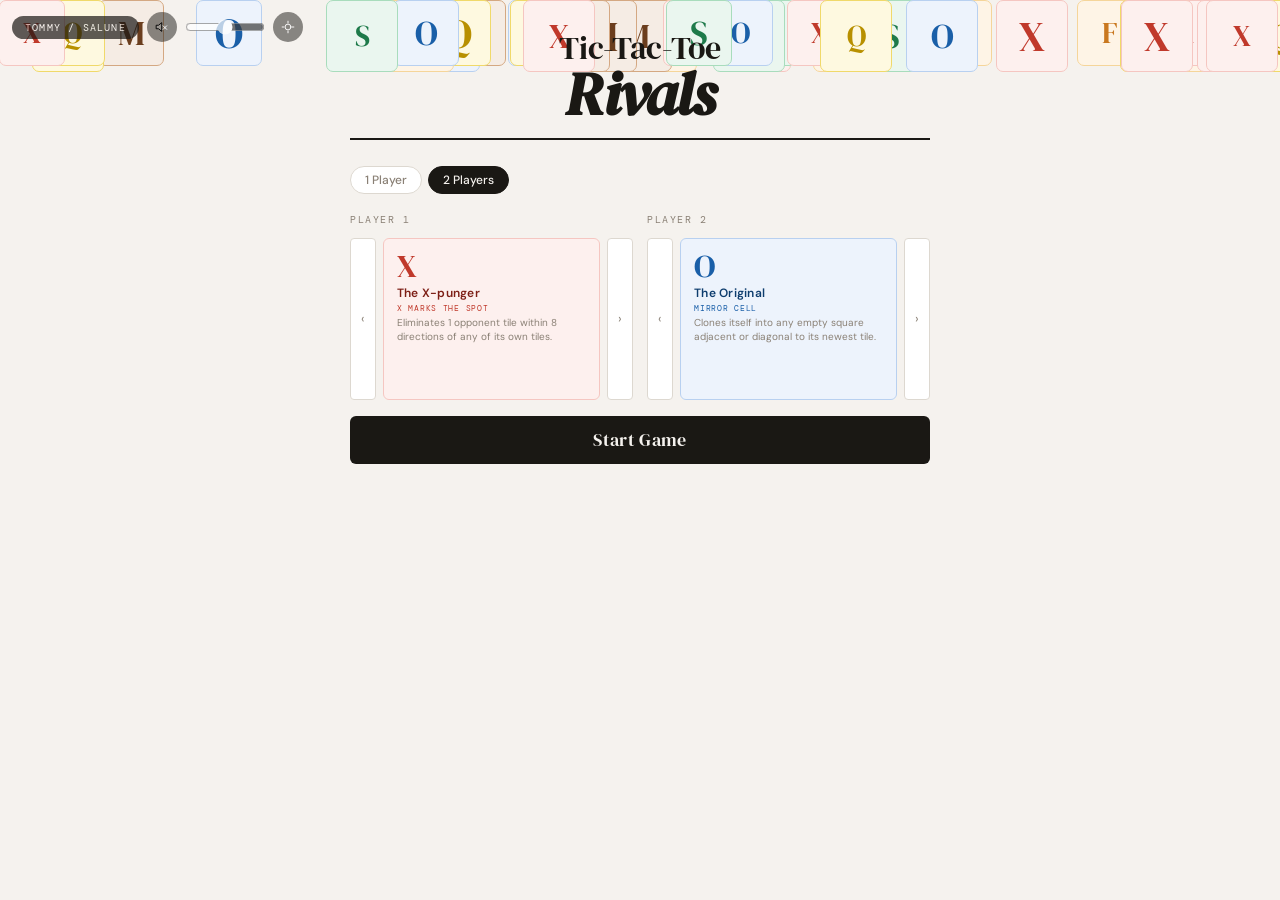
==== commit 141afe15: "Final test9" ====
--- a/rivals/index.html
+++ b/rivals/index.html
@@ -1,5 +1,5 @@
 <!DOCTYPE html>
-<html lang="en">
+<html lang="en" data-theme="light">
 <head>
 <meta charset="UTF-8">
 <meta name="viewport" content="width=device-width, initial-scale=1.0">
@@ -7,6 +7,8 @@
 <link href="https://fonts.googleapis.com/css2?family=DM+Serif+Display:ital@0;1&family=DM+Sans:wght@300;400;500;600&family=DM+Mono:wght@400;500&display=swap" rel="stylesheet">
 <style>
 *{box-sizing:border-box;margin:0;padding:0;}
+
+/* ══ THEME VARS ══ */
 :root{
   --bg:#f5f2ee;--surface:#fff;--border:#ddd8d0;--text:#1a1814;--muted:#8a8075;--faint:#e8e4de;
   --r:#c0392b;--r-l:#fdf0ee;--r-m:#f5c6c1;--r-d:#7d1f16;
@@ -22,51 +24,73 @@
   --w2:#3e200a;--w2-l:#e8d5c2;--w2-m:#a87050;
   --y2:#6b5000;--y2-l:#f5edb8;--y2-m:#d4b800;
   --cell:90px;--gap:6px;--rad:6px;
-}
-body{font-family:'DM Sans',sans-serif;background:var(--bg);color:var(--text);min-height:100vh;display:flex;flex-direction:column;align-items:center;padding:2rem 1rem 3rem;overflow-x:hidden;}
-
-/* ── TOP-LEFT CONTROLS ── */
-#top-left{position:fixed;top:12px;left:12px;z-index:100;display:flex;align-items:center;gap:8px;}
-#site-back{padding:5px 13px;background:var(--text);color:var(--bg);border:none;border-radius:20px;font-family:'DM Mono',monospace;font-size:10px;letter-spacing:.12em;text-transform:uppercase;cursor:pointer;opacity:.65;transition:opacity .2s;}
-#site-back:hover{opacity:1;}
-
-/* ── SETTINGS / VOLUME ── */
-#vol-btn{width:32px;height:32px;border:none;border-radius:50%;background:rgba(26,24,20,.55);cursor:pointer;display:flex;align-items:center;justify-content:center;padding:0;transition:background .2s;}
-#vol-btn:hover{background:rgba(26,24,20,.8);}
-#vol-btn svg{width:16px;height:16px;fill:none;stroke:#fff;stroke-width:1.5;stroke-linecap:round;stroke-linejoin:round;}
-#vol-panel{position:fixed;top:50px;left:12px;z-index:99;background:var(--surface);border:1px solid var(--border);border-radius:var(--rad);padding:12px 14px;width:190px;box-shadow:0 4px 16px rgba(0,0,0,.12);display:none;}
-#vol-panel.open{display:block;}
-#vol-panel-title{font-family:'DM Mono',monospace;font-size:9px;letter-spacing:.14em;text-transform:uppercase;color:var(--muted);margin-bottom:10px;}
-#vol-slider{width:100%;cursor:pointer;accent-color:var(--text);}
-#sound-on-wrap{margin-top:10px;border-top:1px solid var(--border);padding-top:10px;}
-#sound-on-btn{width:100%;padding:7px;background:var(--text);color:var(--bg);border:none;border-radius:4px;font-family:'DM Mono',monospace;font-size:9px;letter-spacing:.1em;text-transform:uppercase;cursor:pointer;transition:opacity .15s;}
-#sound-on-btn:hover{opacity:.85;}
-
-/* ── AMBIENT ── */
+  --glow:none;
+}
+[data-theme="dark"]{
+  --bg:#0f0e0c;--surface:#1a1814;--border:#2e2a24;--text:#f0ede8;--muted:#6a6560;--faint:#252219;
+  --r:#e04030;--r-l:#1e0e0a;--r-m:#5a1a12;--r-d:#f5a090;
+  --b:#3a80d0;--b-l:#080f1e;--b-m:#12275a;--b-d:#90c0f5;
+  --g:#28a060;--g-l:#081408;--g-m:#10402a;--g-d:#80d0a0;
+  --o:#e08030;--o-l:#1a0f04;--o-m:#503010;--o-d:#f5c080;
+  --w:#90582a;--w-l:#140b04;--w-m:#402010;--w-d:#d0a070;
+  --y:#d0a800;--y-l:#141000;--y-m:#484000;--y-d:#f0d860;
+  --r2:#a03020;--r2-l:#1a0808;--r2-m:#401510;
+  --b2:#183060;--b2-l:#060c1a;--b2-m:#0a1840;
+  --g2:#105030;--g2-l:#050e06;--g2-m:#0a2a18;
+  --o2:#804010;--o2-l:#160c02;--o2-m:#2e1a06;
+  --w2:#502a0a;--w2-l:#100804;--w2-m:#201006;
+  --y2:#504800;--y2-l:#100e00;--y2-m:#282000;
+  --glow:0 0 12px rgba(255,255,255,0.08);
+}
+
+body{font-family:'DM Sans',sans-serif;background:var(--bg);color:var(--text);min-height:100vh;overflow-x:hidden;transition:background .3s,color .3s;}
+
+/* ══ AMBIENT ══ */
 #ambient{position:fixed;inset:0;pointer-events:none;z-index:0;overflow:hidden;}
 .amb{position:absolute;font-family:'DM Serif Display',serif;display:flex;align-items:center;justify-content:center;border-radius:7px;will-change:transform,opacity;}
-@keyframes ambfall{0%{transform:translateY(var(--sy)) rotate(var(--rot));opacity:0;}5%{opacity:var(--pk);}82%{opacity:var(--pk);}100%{transform:translateY(calc(var(--sy) + 120vh)) rotate(calc(var(--rot) + var(--spin)));opacity:0;}}
-
-/* ── HEADER ── */
-.masthead{position:relative;z-index:1;text-align:center;border-bottom:2px solid var(--text);padding-bottom:.85rem;margin-bottom:1.6rem;width:100%;max-width:580px;}
+[data-theme="dark"] .amb{box-shadow:0 0 8px rgba(255,255,255,0.06);}
+@keyframes ambfall{0%{transform:translateY(var(--sy)) rotate(var(--rot));opacity:0;}5%{opacity:var(--pk);}82%{opacity:var(--pk);}100%{transform:translateY(calc(var(--sy)+120vh)) rotate(calc(var(--rot)+var(--spin)));opacity:0;}}
+
+/* ══ TOP-LEFT CONTROLS ══ */
+#top-left{position:fixed;top:12px;left:12px;z-index:200;display:flex;align-items:center;gap:8px;}
+#site-back{padding:5px 13px;background:var(--text);color:var(--bg);border:none;border-radius:20px;font-family:'DM Mono',monospace;font-size:10px;letter-spacing:.12em;text-transform:uppercase;cursor:pointer;opacity:.7;transition:opacity .2s;}
+#site-back:hover{opacity:1;}
+.icon-btn{width:30px;height:30px;border:none;border-radius:50%;background:rgba(26,24,20,.5);cursor:pointer;display:flex;align-items:center;justify-content:center;padding:0;transition:background .2s;flex-shrink:0;}
+.icon-btn:hover{background:rgba(26,24,20,.85);}
+[data-theme="dark"] .icon-btn{background:rgba(240,237,230,.15);}
+[data-theme="dark"] .icon-btn:hover{background:rgba(240,237,230,.3);}
+.icon-btn svg{width:14px;height:14px;fill:none;stroke:#fff;stroke-width:1.6;stroke-linecap:round;stroke-linejoin:round;}
+[data-theme="dark"] .icon-btn svg{stroke:#f0ede8;}
+
+/* ══ VOL CONTROLS (inline) ══ */
+#vol-slider{width:80px;cursor:pointer;accent-color:rgba(255,255,255,0.8);vertical-align:middle;opacity:0.7;transition:opacity .2s;}
+#vol-slider:hover{opacity:1;}
+[data-theme="dark"] #vol-slider{accent-color:rgba(240,237,230,0.8);}
+
+/* ══ MASTHEAD ══ */
+.masthead{position:relative;z-index:1;text-align:center;border-bottom:2px solid var(--text);padding-bottom:.85rem;margin-bottom:1.6rem;}
 .masthead .tic{font-family:'DM Serif Display',serif;font-size:clamp(1.3rem,4.5vw,2rem);letter-spacing:-.01em;line-height:1;color:var(--text);}
 .masthead .rivals{font-family:'DM Serif Display',serif;font-style:italic;font-size:clamp(2.2rem,8vw,3.8rem);letter-spacing:-.03em;line-height:1;color:var(--text);display:block;font-weight:700;}
 
-/* ── FACTOTUM POWER BANNER (below board) ── */
+/* ══ FACT BANNER ══ */
 #fact-banner{font-family:'DM Mono',monospace;font-size:9px;letter-spacing:.14em;text-transform:uppercase;color:var(--o-d);background:var(--o-l);border:1px solid var(--o-m);border-radius:4px;padding:4px 12px;text-align:center;margin-bottom:.5rem;display:none;}
 #fact-banner.show{display:block;}
 
+/* ══ LAYOUT ══ */
+.page-wrap{display:flex;flex-direction:column;align-items:center;padding:2rem 1rem 3rem;min-height:100vh;}
 .wrap{position:relative;z-index:1;width:100%;max-width:580px;}
 .screen{display:none;}.screen.active{display:block;}
-
-/* ── PILLS ── */
+#side-left,#side-right{display:none!important;}
+.bb .side-lbl{color:var(--b);}.gb .side-lbl{color:var(--g);}.ob .side-lbl{color:var(--o);}.wb .side-lbl{color:var(--w);}.yb .side-lbl{color:var(--y);}
+
+/* ══ PILLS ══ */
 .mode-row{display:flex;gap:6px;margin-bottom:1rem;flex-wrap:wrap;}
 .pill{padding:5px 14px;border:1.5px solid var(--border);border-radius:20px;background:var(--surface);font-family:'DM Sans',sans-serif;font-size:12px;font-weight:500;color:var(--muted);cursor:pointer;transition:all .15s;}
 .pill:hover{border-color:var(--text);color:var(--text);}.pill.on{background:var(--text);color:var(--bg);border-color:var(--text);}
 .opt-row{display:none;gap:6px;margin-bottom:.8rem;flex-wrap:wrap;align-items:center;}.opt-row.show{display:flex;}
 .opt-lbl{font-family:'DM Mono',monospace;font-size:10px;letter-spacing:.12em;text-transform:uppercase;color:var(--muted);}
 
-/* ── CHAR SELECT ── */
+/* ══ CHAR SELECT ══ */
 .select-grid{display:grid;grid-template-columns:1fr 1fr;gap:1.1rem .9rem;margin-bottom:1rem;}
 .pcol{display:flex;flex-direction:column;}
 .pcol-lbl{font-family:'DM Mono',monospace;font-size:10px;letter-spacing:.15em;text-transform:uppercase;color:var(--muted);margin-bottom:8px;display:flex;align-items:center;gap:6px;height:20px;}
@@ -75,15 +99,19 @@
 .carr{width:26px;min-width:26px;border:1.5px solid var(--border);border-radius:4px;background:var(--surface);cursor:pointer;display:flex;align-items:center;justify-content:center;font-size:13px;color:var(--muted);user-select:none;transition:border-color .15s,color .15s;}
 .carr:hover{border-color:var(--text);color:var(--text);}
 .ccard{flex:1;border:1.5px solid var(--border);border-radius:var(--rad);padding:11px 13px;background:var(--surface);display:flex;flex-direction:column;height:162px;overflow:hidden;transition:border-color .2s,background .2s;}
-.ccard.rt{border-color:var(--r-m);background:var(--r-l);}.ccard.bt{border-color:var(--b-m);background:var(--b-l);}.ccard.gt{border-color:var(--g-m);background:var(--g-l);}
-.ccard.ot{border-color:var(--o-m);background:var(--o-l);}.ccard.wt{border-color:var(--w-m);background:var(--w-l);}.ccard.yt{border-color:var(--y-m);background:var(--y-l);}
+.ccard.rt{border-color:var(--r-m);background:var(--r-l);}.ccard.bt{border-color:var(--b-m);background:var(--b-l);}
+.ccard.gt{border-color:var(--g-m);background:var(--g-l);}.ccard.ot{border-color:var(--o-m);background:var(--o-l);}
+.ccard.wt{border-color:var(--w-m);background:var(--w-l);}.ccard.yt{border-color:var(--y-m);background:var(--y-l);}
 .ccard.qt{border-color:var(--border);background:var(--faint);}
 .csym{font-family:'DM Serif Display',serif;font-size:2rem;line-height:1;margin-bottom:3px;}
-.rt .csym{color:var(--r);}.bt .csym{color:var(--b);}.gt .csym{color:var(--g);}.ot .csym{color:var(--o);}.wt .csym{color:var(--w);}.yt .csym{color:var(--y);}.qt .csym{color:var(--muted);}
+.rt .csym{color:var(--r);}.bt .csym{color:var(--b);}.gt .csym{color:var(--g);}
+.ot .csym{color:var(--o);}.wt .csym{color:var(--w);}.yt .csym{color:var(--y);}.qt .csym{color:var(--muted);}
 .cname{font-size:12px;font-weight:600;letter-spacing:.02em;margin-bottom:2px;}
-.rt .cname{color:var(--r-d);}.bt .cname{color:var(--b-d);}.gt .cname{color:var(--g-d);}.ot .cname{color:var(--o-d);}.wt .cname{color:var(--w-d);}.yt .cname{color:var(--y-d);}.qt .cname{color:var(--muted);}
+.rt .cname{color:var(--r-d);}.bt .cname{color:var(--b-d);}.gt .cname{color:var(--g-d);}
+.ot .cname{color:var(--o-d);}.wt .cname{color:var(--w-d);}.yt .cname{color:var(--y-d);}.qt .cname{color:var(--muted);}
 .cpl{font-family:'DM Mono',monospace;font-size:8px;letter-spacing:.09em;text-transform:uppercase;margin-bottom:3px;}
-.rt .cpl{color:var(--r);}.bt .cpl{color:var(--b);}.gt .cpl{color:var(--g);}.ot .cpl{color:var(--o);}.wt .cpl{color:var(--w);}.yt .cpl{color:var(--y);}.qt .cpl{color:var(--muted);}
+.rt .cpl{color:var(--r);}.bt .cpl{color:var(--b);}.gt .cpl{color:var(--g);}
+.ot .cpl{color:var(--o);}.wt .cpl{color:var(--w);}.yt .cpl{color:var(--y);}.qt .cpl{color:var(--muted);}
 .cdesc{font-size:10px;color:var(--muted);line-height:1.45;overflow:hidden;}
 .cancel-wrap{overflow:hidden;max-height:0;transition:max-height .3s ease;margin-bottom:0;}
 .cancel-wrap.open{max-height:80px;margin-bottom:.8rem;}
@@ -92,52 +120,68 @@
 .start-btn{width:100%;padding:12px;background:var(--text);color:var(--bg);border:none;border-radius:var(--rad);font-family:'DM Serif Display',serif;font-size:1.1rem;letter-spacing:.02em;cursor:pointer;transition:opacity .15s,transform .1s;margin-bottom:.6rem;}
 .start-btn:hover{opacity:.88;}.start-btn:active{transform:scale(.99);}
 
-/* ── SCOREBOARD ── */
+/* ══ SCOREBOARD (mobile inline) ══ */
 .scoreboard{display:grid;grid-template-columns:1fr auto 1fr;gap:8px;margin-bottom:.8rem;align-items:center;}
-.sbox{border:1.5px solid var(--border);border-radius:var(--rad);padding:10px 13px;background:var(--surface);position:relative;overflow:hidden;}
-.sbox.rb{border-color:var(--r-m);background:var(--r-l);}.sbox.bb{border-color:var(--b-m);background:var(--b-l);}.sbox.gb{border-color:var(--g-m);background:var(--g-l);}
-.sbox.ob{border-color:var(--o-m);background:var(--o-l);}.sbox.wb{border-color:var(--w-m);background:var(--w-l);}.sbox.yb{border-color:var(--y-m);background:var(--y-l);}
-.sbox.r2b{border-color:var(--r2-m);background:var(--r2-l);}.sbox.b2b{border-color:var(--b2-m);background:var(--b2-l);}.sbox.g2b{border-color:var(--g2-m);background:var(--g2-l);}
-.sbox.o2b{border-color:var(--o2-m);background:var(--o2-l);}.sbox.w2b{border-color:var(--w2-m);background:var(--w2-l);}.sbox.y2b{border-color:var(--y2-m);background:var(--y2-l);}
+.sbox{border:1.5px solid var(--border);border-radius:var(--rad);padding:10px 13px;background:var(--surface);position:relative;overflow:hidden;box-shadow:var(--glow);}
+.sbox.rb{border-color:var(--r-m);background:var(--r-l);}.sbox.bb{border-color:var(--b-m);background:var(--b-l);}
+.sbox.gb{border-color:var(--g-m);background:var(--g-l);}.sbox.ob{border-color:var(--o-m);background:var(--o-l);}
+.sbox.wb{border-color:var(--w-m);background:var(--w-l);}.sbox.yb{border-color:var(--y-m);background:var(--y-l);}
+.sbox.r2b{border-color:var(--r2-m);background:var(--r2-l);}.sbox.b2b{border-color:var(--b2-m);background:var(--b2-l);}
+.sbox.g2b{border-color:var(--g2-m);background:var(--g2-l);}.sbox.o2b{border-color:var(--o2-m);background:var(--o2-l);}
+.sbox.w2b{border-color:var(--w2-m);background:var(--w2-l);}.sbox.y2b{border-color:var(--y2-m);background:var(--y2-l);}
 .ghost{position:absolute;right:-10px;bottom:-14px;font-family:'DM Serif Display',serif;font-size:5rem;line-height:1;pointer-events:none;transform:rotate(-14deg);opacity:.08;user-select:none;}
 .shn{font-family:'DM Mono',monospace;font-size:8.5px;letter-spacing:.1em;text-transform:uppercase;margin-bottom:2px;position:relative;z-index:1;}
-.rb .shn{color:var(--r);}.bb .shn{color:var(--b);}.gb .shn{color:var(--g);}.ob .shn{color:var(--o);}.wb .shn{color:var(--w);}.yb .shn{color:var(--y);}
-.r2b .shn{color:var(--r2);}.b2b .shn{color:var(--b2);}.g2b .shn{color:var(--g2);}.o2b .shn{color:var(--o2);}.w2b .shn{color:var(--w2);}.y2b .shn{color:var(--y2);}
+.rb .shn{color:var(--r);}.bb .shn{color:var(--b);}.gb .shn{color:var(--g);}
+.ob .shn{color:var(--o);}.wb .shn{color:var(--w);}.yb .shn{color:var(--y);}
+.r2b .shn{color:var(--r2);}.b2b .shn{color:var(--b2);}.g2b .shn{color:var(--g2);}
+.o2b .shn{color:var(--o2);}.w2b .shn{color:var(--w2);}.y2b .shn{color:var(--y2);}
 .sv{font-family:'DM Serif Display',serif;font-size:1.9rem;line-height:1;position:relative;z-index:1;}
-.rb .sv{color:var(--r);}.bb .sv{color:var(--b);}.gb .sv{color:var(--g);}.ob .sv{color:var(--o);}.wb .sv{color:var(--w);}.yb .sv{color:var(--y);}
-.r2b .sv{color:var(--r2);}.b2b .sv{color:var(--b2);}.g2b .sv{color:var(--g2);}.o2b .sv{color:var(--o2);}.w2b .sv{color:var(--w2);}.y2b .sv{color:var(--y2);}
+.rb .sv{color:var(--r);}.bb .sv{color:var(--b);}.gb .sv{color:var(--g);}
+.ob .sv{color:var(--o);}.wb .sv{color:var(--w);}.yb .sv{color:var(--y);}
+.r2b .sv{color:var(--r2);}.b2b .sv{color:var(--b2);}.g2b .sv{color:var(--g2);}
+.o2b .sv{color:var(--o2);}.w2b .sv{color:var(--w2);}.y2b .sv{color:var(--y2);}
 .smid{text-align:center;font-family:'DM Mono',monospace;font-size:9px;letter-spacing:.1em;text-transform:uppercase;color:var(--muted);line-height:2;}
 .smidv{font-family:'DM Serif Display',serif;font-size:1.4rem;color:var(--muted);display:block;}
 
-/* ── STATUS ── */
+/* ══ STATUS ══ */
 .stbar{border:1.5px solid var(--border);border-radius:var(--rad);background:var(--surface);padding:9px 13px;text-align:center;font-size:13px;min-height:42px;display:flex;align-items:center;justify-content:center;margin-bottom:.75rem;line-height:1.5;transition:border-color .2s,background .2s;}
-.stbar.ra{border-color:var(--r-m);background:var(--r-l);}.stbar.ba{border-color:var(--b-m);background:var(--b-l);}.stbar.ga{border-color:var(--g-m);background:var(--g-l);}
-.stbar.oa{border-color:var(--o-m);background:var(--o-l);}.stbar.wa{border-color:var(--w-m);background:var(--w-l);}.stbar.ya{border-color:var(--y-m);background:var(--y-l);}
-.stbar.r2a{border-color:var(--r2-m);background:var(--r2-l);}.stbar.b2a{border-color:var(--b2-m);background:var(--b2-l);}.stbar.g2a{border-color:var(--g2-m);background:var(--g2-l);}
-.stbar.o2a{border-color:var(--o2-m);background:var(--o2-l);}.stbar.w2a{border-color:var(--w2-m);background:var(--w2-l);}.stbar.y2a{border-color:var(--y2-m);background:var(--y2-l);}
-.stbar.think{background:var(--faint);}
+.stbar.ra{border-color:var(--r-m);background:var(--r-l);}.stbar.ba{border-color:var(--b-m);background:var(--b-l);}
+.stbar.ga{border-color:var(--g-m);background:var(--g-l);}.stbar.oa{border-color:var(--o-m);background:var(--o-l);}
+.stbar.wa{border-color:var(--w-m);background:var(--w-l);}.stbar.ya{border-color:var(--y-m);background:var(--y-l);}
+.stbar.r2a{border-color:var(--r2-m);background:var(--r2-l);}.stbar.b2a{border-color:var(--b2-m);background:var(--b2-l);}
+.stbar.g2a{border-color:var(--g2-m);background:var(--g2-l);}.stbar.think{background:var(--faint);}
 .tc{font-weight:600;}
-.cr{color:var(--r-d);}.cb{color:var(--b-d);}.cg{color:var(--g-d);}.co{color:var(--o-d);}.cw{color:var(--w-d);}.cy{color:var(--y-d);}
-.cr2{color:var(--r2);}.cb2{color:var(--b2);}.cg2{color:var(--g2);}.co2{color:var(--o2);}.cw2{color:var(--w2);}.cy2{color:var(--y2);}
+.cr{color:var(--r-d);}.cb{color:var(--b-d);}.cg{color:var(--g-d);}
+.co{color:var(--o-d);}.cw{color:var(--w-d);}.cy{color:var(--y-d);}
 .nopwr{color:var(--muted);font-size:11px;font-style:italic;}
 .haspwr{font-size:11px;font-style:italic;}
 
-/* ── BOARD ── */
-.board{display:grid;grid-template-columns:repeat(4,var(--cell));gap:var(--gap);margin:0 auto .5rem;width:fit-content;padding:10px;background:var(--border);border-radius:10px;}
-.cell{width:var(--cell);height:var(--cell);background:var(--surface);border-radius:4px;cursor:pointer;font-family:'DM Serif Display',serif;font-size:2.3rem;display:flex;align-items:center;justify-content:center;transition:background .12s,transform .08s,box-shadow .12s;user-select:none;position:relative;overflow:hidden;}
+/* ══ BOARD ══ */
+.board-wrap{position:relative;}
+.board{display:grid;grid-template-columns:repeat(4,var(--cell));gap:var(--gap);margin:0 auto .5rem;width:fit-content;padding:10px;background:var(--border);border-radius:10px;box-shadow:var(--glow);}
+[data-theme="dark"] .board{background:#2a2520;}
+/* Animation overlay canvas */
+#anim-canvas{position:absolute;top:10px;left:50%;transform:translateX(-50%);pointer-events:none;z-index:50;}
+
+.cell{width:var(--cell);height:var(--cell);background:var(--surface);border-radius:4px;cursor:pointer;font-family:'DM Serif Display',serif;font-size:2.3rem;display:flex;align-items:center;justify-content:center;transition:background .12s,transform .08s,box-shadow .12s;user-select:none;position:relative;overflow:visible;}
 .cell:hover:not(.taken){background:var(--faint);transform:scale(1.03);}.cell.taken{cursor:default;}
-.cell.rp{color:var(--r);background:var(--r-l);}.cell.bp{color:var(--b);background:var(--b-l);}.cell.gp{color:var(--g);background:var(--g-l);}
-.cell.op{color:var(--o);background:var(--o-l);}.cell.wp{color:var(--w);background:var(--w-l);}.cell.yp{color:var(--y);background:var(--y-l);}
+.cell.rp{color:var(--r);background:var(--r-l);}.cell.bp{color:var(--b);background:var(--b-l);}
+.cell.gp{color:var(--g);background:var(--g-l);}.cell.op{color:var(--o);background:var(--o-l);}
+.cell.wp{color:var(--w);background:var(--w-l);}.cell.yp{color:var(--y);background:var(--y-l);}
 .cell.r2p{color:var(--r2);background:var(--r2-l);box-shadow:inset 0 0 0 2.5px var(--r2-m);}
 .cell.b2p{color:var(--b2);background:var(--b2-l);box-shadow:inset 0 0 0 2.5px var(--b2-m);}
 .cell.g2p{color:var(--g2);background:var(--g2-l);box-shadow:inset 0 0 0 2.5px var(--g2-m);}
 .cell.o2p{color:var(--o2);background:var(--o2-l);box-shadow:inset 0 0 0 2.5px var(--o2-m);}
 .cell.w2p{color:var(--w2);background:var(--w2-l);box-shadow:inset 0 0 0 2.5px var(--w2-m);}
 .cell.y2p{color:var(--y2);background:var(--y2-l);box-shadow:inset 0 0 0 2.5px var(--y2-m);}
-.cell.win.rp{box-shadow:0 0 0 2px var(--r);background:var(--r-m);}.cell.win.bp{box-shadow:0 0 0 2px var(--b);background:var(--b-m);}
-.cell.win.gp{box-shadow:0 0 0 2px var(--g);background:var(--g-m);}.cell.win.op{box-shadow:0 0 0 2px var(--o);background:var(--o-m);}
-.cell.win.wp{box-shadow:0 0 0 2px var(--w);background:var(--w-m);}.cell.win.yp{box-shadow:0 0 0 2px var(--y);background:var(--y-m);}
-.cell.win.r2p{box-shadow:0 0 0 2px var(--r2);background:var(--r2-m);}.cell.win.b2p{box-shadow:0 0 0 2px var(--b2);background:var(--b2-m);}
+.cell.win.rp{box-shadow:0 0 0 2px var(--r);background:var(--r-m);}
+.cell.win.bp{box-shadow:0 0 0 2px var(--b);background:var(--b-m);}
+.cell.win.gp{box-shadow:0 0 0 2px var(--g);background:var(--g-m);}
+.cell.win.op{box-shadow:0 0 0 2px var(--o);background:var(--o-m);}
+.cell.win.wp{box-shadow:0 0 0 2px var(--w);background:var(--w-m);}
+.cell.win.yp{box-shadow:0 0 0 2px var(--y);background:var(--y-m);}
+.cell.win.r2p{box-shadow:0 0 0 2px var(--r2);background:var(--r2-m);}
+.cell.win.b2p{box-shadow:0 0 0 2px var(--b2);background:var(--b2-m);}
 .cell.win.g2p{box-shadow:0 0 0 2px var(--g2);background:var(--g2-m);}
 /* Highlights */
 .cell.hlr{background:var(--r-l);box-shadow:0 0 0 2px var(--r);cursor:pointer;animation:br 1.2s ease-in-out infinite;}.cell.hlr:hover{background:var(--r-m);}
@@ -152,22 +196,36 @@
 @keyframes bo{0%,100%{box-shadow:0 0 0 2px var(--o)}50%{box-shadow:0 0 0 4px var(--o-m)}}
 @keyframes bw{0%,100%{box-shadow:0 0 0 2px var(--w)}50%{box-shadow:0 0 0 4px var(--w-m)}}
 @keyframes by{0%,100%{box-shadow:0 0 0 2px var(--y)}50%{box-shadow:0 0 0 4px var(--y-m)}}
-/* Poison */
-.cell.p3::before,.cell.p2::before,.cell.p1::before{content:'';position:absolute;inset:0;border-radius:4px;pointer-events:none;z-index:1;}
-.cell.p3::before{background:linear-gradient(135deg,rgba(124,58,237,.13)0%,rgba(196,181,253,.07)100%);}
-.cell.p2::before{background:linear-gradient(135deg,rgba(109,40,217,.28)0%,rgba(139,92,246,.16)100%);}
-.cell.p1::before{background:linear-gradient(135deg,rgba(91,33,182,.47)0%,rgba(76,29,149,.30)100%);animation:pdying .6s ease-in-out infinite;}
-@keyframes pdying{0%,100%{opacity:1;}50%{opacity:.28;}}
-/* Fruit dots */
+
+/* ══ POISON — 6 STAGES, rising from bottom ══ */
+/* Stage 6=just poisoned (brightest, tallest at end), 1=dying */
+.cell .poison-fill{position:absolute;bottom:0;left:0;right:0;border-radius:0 0 4px 4px;pointer-events:none;z-index:1;}
+/* Stage counts: 6→faint bottom sliver, 1→full cell */
+.cell.ps6 .poison-fill{height:8%;background:rgba(139,92,246,.18);}
+.cell.ps5 .poison-fill{height:28%;background:rgba(124,58,237,.25);}
+.cell.ps4 .poison-fill{height:50%;background:rgba(109,40,217,.32);animation:pwave 1.2s ease-in-out infinite;}
+.cell.ps3 .poison-fill{height:68%;background:rgba(91,33,182,.40);animation:pwave 1s ease-in-out infinite;}
+.cell.ps2 .poison-fill{height:84%;background:rgba(76,29,149,.50);animation:pwave .9s ease-in-out infinite;}
+.cell.ps1 .poison-fill{height:100%;border-radius:4px;background:rgba(60,22,120,.60);animation:pblink .5s ease-in-out infinite;}
+@keyframes pwave{0%,100%{transform:scaleX(1) scaleY(1);}50%{transform:scaleX(1.03) scaleY(1.02);}}
+@keyframes pblink{0%,100%{opacity:1;}50%{opacity:.35;}}
+
+/* ══ FRUIT DOTS ══ */
 .fdot{position:absolute;inset:0;display:flex;align-items:center;justify-content:center;z-index:2;pointer-events:none;}
 .fdot::after{content:'';width:20px;height:20px;border-radius:50%;display:block;box-shadow:0 1px 4px rgba(0,0,0,.18);}
 .fdot.f0::after{background:radial-gradient(circle at 36% 30%,#6abf69 0%,#1e7a4a 60%,#0f4a2a 100%);}
 .fdot.f1::after{background:radial-gradient(circle at 36% 30%,#5cbd8a 0%,#0a3d1e 60%,#051a0d 100%);}
-/* Quantum ghost dot */
-.qghost-dot{position:absolute;inset:0;display:flex;align-items:center;justify-content:center;pointer-events:none;font-family:'DM Serif Display',serif;font-size:1.6rem;}
-/* Legend */
+
+/* ══ QUANTUM GHOST ══ */
+.qgh{position:absolute;inset:0;display:flex;align-items:center;justify-content:center;pointer-events:none;font-family:'DM Serif Display',serif;font-size:1.4rem;border-radius:4px;}
+
+/* ══ MOLE BURROW ARROWS ══ */
+.mole-arrows{position:absolute;inset:0;display:flex;align-items:center;justify-content:center;pointer-events:none;z-index:10;}
+.mole-arrows svg{width:70%;height:70%;opacity:.7;}
+
+/* ══ LEGEND ══ */
 .legstrip{display:grid;grid-template-columns:1fr 1fr;gap:5px;margin-bottom:.7rem;}
-.lc{border:1px solid var(--border);border-radius:var(--rad);padding:7px 9px;background:var(--surface);font-size:10.5px;color:var(--muted);line-height:1.45;}
+.lc{border:1px solid var(--border);border-radius:var(--rad);padding:7px 9px;background:var(--surface);font-size:10.5px;color:var(--muted);line-height:1.45;box-shadow:var(--glow);}
 .lc strong{display:block;font-family:'DM Mono',monospace;font-size:8.5px;letter-spacing:.09em;text-transform:uppercase;margin-bottom:2px;}
 .lc.rl{border-color:var(--r-m);}.lc.rl strong{color:var(--r);}
 .lc.bl{border-color:var(--b-m);}.lc.bl strong{color:var(--b);}
@@ -176,12 +234,9 @@
 .lc.wl{border-color:var(--w-m);}.lc.wl strong{color:var(--w);}
 .lc.yl{border-color:var(--y-m);}.lc.yl strong{color:var(--y);}
 .lc.r2l{border-color:var(--r2-m);}.lc.r2l strong{color:var(--r2);}
-.lc.b2l{border-color:var(--b2-m);}.lc.b2l strong{color:var(--b2);}
-.lc.g2l{border-color:var(--g2-m);}.lc.g2l strong{color:var(--g2);}
 .game-cancel-note{font-size:11px;color:var(--muted);padding:7px 10px;border:1px solid var(--border);border-radius:var(--rad);background:var(--surface);margin-bottom:.7rem;line-height:1.5;display:none;}
 .game-cancel-note.show{display:block;}
 .game-cancel-note strong{font-weight:600;color:var(--text);}
-/* Actions */
 .actions{display:flex;gap:8px;justify-content:center;margin-top:.3rem;}
 .abtn{padding:8px 20px;border:1.5px solid var(--border);border-radius:var(--rad);background:var(--surface);font-family:'DM Sans',sans-serif;font-size:12px;font-weight:500;color:var(--muted);cursor:pointer;transition:all .15s;}
 .abtn:hover{border-color:var(--text);color:var(--text);}
@@ -193,233 +248,260 @@
 </head>
 <body>
 
-<!-- TOP-LEFT: back button + volume -->
+<!-- TOP-LEFT -->
 <div id="top-left">
   <button id="site-back" onclick="goToSite()">Tommy / Salune</button>
-  <button id="vol-btn" onclick="toggleVolPanel()" title="Volume">
-    <!-- speaker icon, swapped to muted via JS -->
-    <svg id="spk-icon" viewBox="0 0 24 24">
-      <polygon points="11,5 6,9 2,9 2,15 6,15 11,19" stroke="#fff" fill="rgba(255,255,255,0.15)"/>
-      <path id="spk-waves" d="M15,9 a5,5 0 0,1 0,6 M18,6.5 a9,9 0 0,1 0,11"/>
-      <line id="spk-mute" x1="14" y1="10" x2="20" y2="16" style="display:none"/>
-      <line id="spk-mute2" x1="20" y1="10" x2="14" y2="16" style="display:none"/>
+  <!-- Speaker icon: muted by default -->
+  <button class="icon-btn" id="vol-btn" onclick="onSpeakerClick()" title="Toggle sound">
+    <svg id="spk-svg" viewBox="0 0 24 24">
+      <polygon points="11,5 6,9 2,9 2,15 6,15 11,19" stroke="currentColor" fill="rgba(255,255,255,.15)"/>
+      <g id="spk-on" style="display:none">
+        <path d="M15,9a5,5 0 0,1 0,6"/>
+        <path d="M18.5,5.5a10,10 0 0,1 0,13"/>
+      </g>
+      <g id="spk-off">
+        <line x1="14" y1="10" x2="20" y2="16"/>
+        <line x1="20" y1="10" x2="14" y2="16"/>
+      </g>
+    </svg>
+  </button>
+  <!-- Inline volume slider -->
+  <input type="range" id="vol-slider" min="0" max="1" step="0.01" value="0.5" oninput="onVolSlider(this.value)" title="Volume">
+  <!-- Dark mode toggle -->
+  <button class="icon-btn" id="theme-btn" onclick="toggleTheme()" title="Dark/Light mode">
+    <svg viewBox="0 0 24 24">
+      <circle cx="12" cy="12" r="5" id="sun-icon"/>
+      <line x1="12" y1="2" x2="12" y2="5" id="sun-ray1"/>
+      <line x1="12" y1="19" x2="12" y2="22" id="sun-ray2"/>
+      <line x1="2" y1="12" x2="5" y2="12" id="sun-ray3"/>
+      <line x1="19" y1="12" x2="22" y2="12" id="sun-ray4"/>
+      <path d="M21 12.79A9 9 0 1 1 11.21 3 7 7 0 0 0 21 12.79z" id="moon-icon" style="display:none" fill="currentColor" stroke="none"/>
     </svg>
   </button>
 </div>
 
-<!-- VOLUME PANEL -->
-<div id="vol-panel">
-  <div id="vol-panel-title">Master Volume</div>
-  <input type="range" id="vol-slider" min="0" max="1" step="0.01" value="0.5"
-         oninput="onVolSlider(this.value)">
-  <div id="sound-on-wrap">
-    <button id="sound-on-btn" onclick="startMusicManually()">Enable Music</button>
+<div id="ambient"></div>
+
+<div class="page-wrap">
+  <div class="masthead" style="width:100%;max-width:580px;">
+    <div class="tic">Tic-Tac-Toe</div>
+    <span class="rivals">Rivals</span>
+  </div>
+
+  <div class="wrap">
+      <!-- SELECT -->
+      <div class="screen active" id="scr-sel">
+        <div class="mode-row">
+          <button class="pill" id="mb1p" onclick="setMode('sp')">1 Player</button>
+          <button class="pill on" id="mb2p" onclick="setMode('2p')">2 Players</button>
+        </div>
+        <div class="opt-row" id="drow">
+          <button class="pill on" id="de" onclick="setDiff('easy')">Easy</button>
+          <button class="pill" id="dm" onclick="setDiff('medium')">Medium</button>
+          <button class="pill" id="dh" onclick="setDiff('hard')">Hard</button>
+        </div>
+        <div class="opt-row" id="frow">
+          <span class="opt-lbl">Bot goes</span>
+          <button class="pill" id="fb1st" onclick="setBotFirst(true)">First</button>
+          <button class="pill on" id="fb2nd" onclick="setBotFirst(false)">Second</button>
+        </div>
+        <div class="select-grid" id="selgrid"></div>
+        <button class="start-btn" onclick="startGame()">Start Game</button>
+        <div class="cancel-wrap" id="cancel-wrap">
+          <div class="cancel-note"><strong>Nemesis mode:</strong> Both players have no powers every other turn, starting on turn 1.</div>
+        </div>
+      </div>
+
+      <!-- GAME -->
+      <div class="screen" id="scr-game">
+        <div class="scoreboard" id="mob-scoreboard">
+          <div class="sbox rb" id="sb0"><div class="ghost" id="gh0">X</div><div class="shn" id="sn0"></div><div class="sv" id="sv0">0</div></div>
+          <div class="smid">draws<span class="smidv" id="svd">0</span></div>
+          <div class="sbox bb" id="sb1"><div class="ghost" id="gh1">O</div><div class="shn" id="sn1"></div><div class="sv" id="sv1">0</div></div>
+        </div>
+        <div class="legstrip" id="legstrip"></div>
+        <div class="game-cancel-note" id="gcn"></div>
+        <div class="stbar" id="stbar"></div>
+        <div class="board-wrap">
+          <div class="board" id="board"></div>
+          <canvas id="anim-canvas" width="1" height="1"></canvas>
+        </div>
+        <div id="fact-banner"></div>
+        <div class="actions"><button class="abtn pri" onclick="resetRound()">New Round</button></div>
+        <div class="back" onclick="goBack()">Change characters</div>
+      </div>
   </div>
 </div>
 
-<div id="ambient"></div>
-
-<div class="masthead">
-  <div class="tic">Tic-Tac-Toe</div>
-  <span class="rivals">Rivals</span>
-</div>
-
-<div class="wrap">
-  <!-- SELECT SCREEN -->
-  <div class="screen active" id="scr-sel">
-    <div class="mode-row">
-      <button class="pill" id="mb1p" onclick="setMode('sp')">1 Player</button>
-      <button class="pill on" id="mb2p" onclick="setMode('2p')">2 Players</button>
-    </div>
-    <div class="opt-row" id="drow">
-      <button class="pill on" id="de" onclick="setDiff('easy')">Easy</button>
-      <button class="pill" id="dm" onclick="setDiff('medium')">Medium</button>
-      <button class="pill" id="dh" onclick="setDiff('hard')">Hard</button>
-    </div>
-    <!-- Bot goes FIRST then SECOND, defaults to Second -->
-    <div class="opt-row" id="frow">
-      <span class="opt-lbl">Bot goes</span>
-      <button class="pill" id="fb1st" onclick="setBotFirst(true)">First</button>
-      <button class="pill on" id="fb2nd" onclick="setBotFirst(false)">Second</button>
-    </div>
-    <div class="select-grid" id="selgrid"></div>
-    <button class="start-btn" onclick="startGame()">Start Game</button>
-    <div class="cancel-wrap" id="cancel-wrap">
-      <div class="cancel-note"><strong>Nemesis mode:</strong> Both players have no powers every other turn, starting on turn 1.</div>
-    </div>
-  </div>
-
-  <!-- GAME SCREEN -->
-  <div class="screen" id="scr-game">
-    <div class="scoreboard">
-      <div class="sbox rb" id="sb0"><div class="ghost" id="gh0">X</div><div class="shn" id="sn0"></div><div class="sv" id="sv0">0</div></div>
-      <div class="smid">draws<span class="smidv" id="svd">0</span></div>
-      <div class="sbox bb" id="sb1"><div class="ghost" id="gh1">O</div><div class="shn" id="sn1"></div><div class="sv" id="sv1">0</div></div>
-    </div>
-    <div class="legstrip" id="legstrip"></div>
-    <div class="game-cancel-note" id="gcn"></div>
-    <div class="stbar" id="stbar"></div>
-    <div class="board" id="board"></div>
-    <!-- Factotum banner BELOW board -->
-    <div id="fact-banner"></div>
-    <div class="actions"><button class="abtn pri" onclick="resetRound()">New Round</button></div>
-    <div class="back" onclick="goBack()">Change characters</div>
-  </div>
-</div>
-
 <script>
-// ══════════════════════════════════
-// MUSIC SYSTEM
-// ══════════════════════════════════
+// ══════════════════════════════════════════════════════
+// THEME
+// ══════════════════════════════════════════════════════
+const THEME_KEY='rivalsTheme';
+function applyTheme(t){
+  document.documentElement.setAttribute('data-theme',t);
+  localStorage.setItem(THEME_KEY,t);
+  const isDark=t==='dark';
+  document.getElementById('sun-icon').style.display=isDark?'none':'';
+  ['sun-ray1','sun-ray2','sun-ray3','sun-ray4'].forEach(id=>document.getElementById(id).style.display=isDark?'none':'');
+  document.getElementById('moon-icon').style.display=isDark?'':'none';
+}
+function toggleTheme(){
+  const cur=document.documentElement.getAttribute('data-theme')||'light';
+  applyTheme(cur==='dark'?'light':'dark');
+}
+// Load saved theme (default: light, no geolocation)
+(()=>{const saved=localStorage.getItem(THEME_KEY);applyTheme(saved||'light');})();
+
+// ══════════════════════════════════════════════════════
+// MUSIC SYSTEM — Web Audio API for gapless sync
+// ══════════════════════════════════════════════════════
 const AUDIO_BASE='https://salunesoftware.github.io/';
 const TRACK_FILES={base:'RivalBaseTrack01',X:'RivalXTrack01',O:'RivalOTrack01',S:'RivalSTrack01',M:'RivalMTrack01',Q:'RivalQTrack01',F:'RivalFTrack01'};
-const audioEls={};
-let musicStarted=false;
-let masterVol=0.5;  // -6dB equivalent in practice (0.5 of 1.0)
-let masterMuted=false;
-
-// S-curve easing (ease-in-out cubic)
-function sCurve(t){return t<0.5?4*t*t*t:1-Math.pow(-2*t+2,3)/2;}
-
-function fadeTo(el,target,ms){
-  if(!el)return;
-  // Apply master volume scaling to target
-  const scaled=masterMuted?0:target*masterVol;
-  const start=el.volume;
-  const diff=scaled-start;
-  if(Math.abs(diff)<0.001){el.volume=scaled;if(scaled===0)el.pause();return;}
-  const steps=40,iv=ms/steps;let n=0;
-  clearInterval(el._fadeTimer);
-  el._fadeTimer=setInterval(()=>{
-    n++;
-    const t=n/steps;
-    el.volume=Math.max(0,Math.min(1,start+diff*sCurve(t)));
-    if(n>=steps){clearInterval(el._fadeTimer);el.volume=scaled;if(scaled===0)el.pause();}
-  },iv);
-  if(scaled>0&&el.paused) el.play().catch(()=>{});
-}
-
-// Track the "logical" (unscaled) target volume for each track
-const trackTargets={};
-
-function setTrackTarget(key,target,ms){
+const CHAR_TRACK_KEY=['X','O','S','M','Q','F',null];
+
+let actx=null; // AudioContext
+const trackBuffers={}; // decoded AudioBuffers
+const trackSources={}; // currently playing BufferSourceNodes
+const trackGains={};   // GainNodes per track
+const trackTargets={}; // logical volume targets 0-1
+let masterGain=null;
+let musicStarted=false,musicMuted=false,masterVol=0.5;
+let startTime=0; // actx.currentTime when all tracks started
+
+function sCurve(t){return t<.5?4*t*t*t:1-Math.pow(-2*t+2,3)/2;}
+
+function initActx(){
+  if(actx)return;
+  actx=new(window.AudioContext||window.webkitAudioContext)();
+  masterGain=actx.createGain();
+  masterGain.gain.value=masterVol;
+  masterGain.connect(actx.destination);
+}
+
+function fadeTo(key,target,ms=2000){
   trackTargets[key]=target;
-  if(audioEls[key])fadeTo(audioEls[key],target,ms);
-}
-
-function initAudio(){
+  const g=trackGains[key];if(!g)return;
+  const scaledTarget=musicMuted?0:target;
+  const now=actx.currentTime;
+  g.gain.cancelScheduledValues(now);
+  g.gain.setValueAtTime(g.gain.value,now);
+  // S-curve approximation using exponential ramp in two steps
+  const mid=now+ms/2000;
+  const end=now+ms/1000;
+  // Simple linear for now (Web Audio exponentialRampToValueAtTime requires >0)
+  if(scaledTarget===0){
+    g.gain.linearRampToValueAtTime(0.0001,end);
+  } else {
+    g.gain.linearRampToValueAtTime(scaledTarget,end);
+  }
+}
+
+async function loadTrack(key){
+  const url=AUDIO_BASE+TRACK_FILES[key]+'.mp3';
+  try{
+    const resp=await fetch(url);
+    if(!resp.ok)throw new Error('HTTP '+resp.status);
+    const buf=await resp.arrayBuffer();
+    trackBuffers[key]=await actx.decodeAudioData(buf);
+    return true;
+  }catch(e){console.warn('Audio load failed:',key,e);return false;}
+}
+
+function startTrack(key,offset=0){
+  // Stop existing source if any
+  if(trackSources[key]){try{trackSources[key].stop();}catch(e){}}
+  if(!trackBuffers[key])return;
+  const g=actx.createGain();
+  g.gain.value=0;
+  g.connect(masterGain);
+  trackGains[key]=g;
+  const src=actx.createBufferSource();
+  src.buffer=trackBuffers[key];
+  src.loop=true;
+  src.connect(g);
+  // Start at offset so all tracks are in sync
+  src.start(0,offset%trackBuffers[key].duration);
+  trackSources[key]=src;
+}
+
+async function startMusicManually(){
   if(musicStarted)return;
   musicStarted=true;
-  // Load all tracks
+  initActx();
+  if(actx.state==='suspended')await actx.resume();
+
+  // Load all tracks in parallel
   const keys=Object.keys(TRACK_FILES);
-  const loaded=[];
-  keys.forEach(k=>{
-    const a=new Audio(AUDIO_BASE+TRACK_FILES[k]+'.mp3');
-    a.loop=true;a.volume=0;a.preload='auto';
-    audioEls[k]=a;trackTargets[k]=0;
-    loaded.push(new Promise(res=>{a.addEventListener('canplaythrough',res,{once:true});a.load();}));
-  });
-  // Wait for all to be ready before playing, then start together
-  Promise.all(loaded).then(()=>{
-    // Sync-start: set currentTime=0 on all, then play simultaneously
-    const t=audioEls['base']?.currentTime||0;
-    keys.forEach(k=>{if(audioEls[k]){audioEls[k].currentTime=0;}});
-    keys.forEach(k=>{if(audioEls[k])audioEls[k].play().catch(()=>{});});
-    // Base track fades in, others stay at 0 until selected
-    setTrackTarget('base',1,2000);
-    document.getElementById('sound-on-btn').textContent='Music On';
-  }).catch(()=>{
-    // Fallback: just start base
-    if(audioEls['base']){audioEls['base'].play().catch(()=>{});setTrackTarget('base',1,2000);}
-  });
-  updateVolIcon();
-}
-
-function startMusicManually(){initAudio();}
-
-const CHAR_TRACK_KEY=['X','O','S','M','Q','F',null];
+  await Promise.all(keys.map(k=>loadTrack(k)));
+
+  // Calculate sync offset: use a common start point
+  const syncOffset=0;
+  startTime=actx.currentTime;
+
+  // Start all sources simultaneously at offset 0
+  keys.forEach(k=>startTrack(k,syncOffset));
+
+  // Base only for 10s
+  fadeTo('base',1,2000);
+  setTimeout(()=>onCharSelect(),10000);
+
+  updateSpeakerIcon();
+}
+
+function onSpeakerClick(){
+  if(!musicStarted){startMusicManually();}
+  else{musicMuted=!musicMuted;applyMute();}
+  updateSpeakerIcon();
+}
+
+function applyMute(){
+  if(!masterGain)return;
+  const now=actx.currentTime;
+  masterGain.gain.cancelScheduledValues(now);
+  masterGain.gain.setValueAtTime(masterGain.gain.value,now);
+  masterGain.gain.linearRampToValueAtTime(musicMuted?0:masterVol,now+1.5);
+}
+
+function onVolSlider(v){
+  masterVol=parseFloat(v);
+  if(!masterGain)return;
+  if(!musicMuted){
+    const now=actx.currentTime;
+    masterGain.gain.cancelScheduledValues(now);
+    masterGain.gain.setValueAtTime(masterGain.gain.value,now);
+    masterGain.gain.linearRampToValueAtTime(masterVol,now+0.05);
+  }
+  updateSpeakerIcon();
+}
+
 function onCharSelect(){
   if(!musicStarted)return;
   const active=new Set(['base']);
   for(let s=0;s<2;s++){const k=CHAR_TRACK_KEY[SI[s]];if(k)active.add(k);}
   Object.keys(TRACK_FILES).forEach(k=>{
     if(k==='base')return;
-    if(active.has(k)){setTrackTarget(k,1,1500);}
-    else{setTrackTarget(k,0,1500);}
+    if(active.has(k))fadeTo(k,1,1500);else fadeTo(k,0,1500);
   });
 }
-function onGameStart(){
-  if(!musicStarted)return;
-  // Fade all to full with delay for base already playing
-  setTimeout(()=>{
-    Object.keys(TRACK_FILES).forEach(k=>setTrackTarget(k,1,2000));
-  },1500); // let base play alone for 1.5s first
-}
-function onGameEnd(){
-  if(!musicStarted)return;
-  // Return to select state: base + char tracks only
-  onCharSelect();
-}
+function onGameStart(){if(!musicStarted)return;setTimeout(()=>Object.keys(TRACK_FILES).forEach(k=>fadeTo(k,1,2000)),1500);}
+function onGameEnd(){if(!musicStarted)return;onCharSelect();}
 function goToSite(){
-  if(musicStarted)Object.keys(TRACK_FILES).forEach(k=>setTrackTarget(k,0,2000));
+  if(musicStarted){Object.keys(TRACK_FILES).forEach(k=>fadeTo(k,0,2000));}
   setTimeout(()=>window.location.href='https://salunesoftware.github.io/',2100);
 }
 
-// ── VOLUME CONTROLS ──
-function onVolSlider(v){
-  masterVol=parseFloat(v);
-  masterMuted=false;
-  // Re-apply current targets at new master
-  Object.keys(TRACK_FILES).forEach(k=>{
-    const el=audioEls[k];if(!el)return;
-    const tgt=trackTargets[k]||0;
-    el.volume=Math.max(0,Math.min(1,tgt*masterVol));
-    if(el.volume>0&&el.paused)el.play().catch(()=>{});
-    if(el.volume===0)el.pause();
-  });
-  updateVolIcon();
-}
-function toggleMute(){
-  masterMuted=!masterMuted;
-  Object.keys(TRACK_FILES).forEach(k=>{
-    const el=audioEls[k];if(!el)return;
-    const tgt=trackTargets[k]||0;
-    el.volume=masterMuted?0:Math.max(0,Math.min(1,tgt*masterVol));
-    if(!masterMuted&&el.volume>0&&el.paused)el.play().catch(()=>{});
-    if(masterMuted)el.pause();
-  });
-  updateVolIcon();
-}
-document.getElementById('vol-btn').addEventListener('click',e=>{
-  // Click the button itself: if panel is open, close it. If panel closed, open it.
-  // But also allow clicking the icon to toggle mute only when panel is already open
-  toggleVolPanel();
-});
-function toggleVolPanel(){
-  const p=document.getElementById('vol-panel');
-  p.className=p.className==='vol-panel open'?'vol-panel':'vol-panel open';
-}
-// Close panel if clicking outside
-document.addEventListener('click',e=>{
-  if(!e.target.closest('#top-left')&&!e.target.closest('#vol-panel')){
-    document.getElementById('vol-panel').className='vol-panel';
-  }
-});
-
-// Speaker SVG icon toggle
-function updateVolIcon(){
-  const w=document.getElementById('spk-waves');
-  const m1=document.getElementById('spk-mute');
-  const m2=document.getElementById('spk-mute2');
-  const isMuted=masterMuted||masterVol<0.02;
-  if(w){w.style.display=isMuted?'none':'';}
-  if(m1){m1.style.display=isMuted?'':'none';}
-  if(m2){m2.style.display=isMuted?'':'none';}
-}
-
-// ══════════════════════════════════
+function updateSpeakerIcon(){
+  const on=document.getElementById('spk-on');
+  const off=document.getElementById('spk-off');
+  const muted=!musicStarted||musicMuted||(masterVol<.02);
+  if(on)on.style.display=muted?'none':'';
+  if(off)off.style.display=muted?'':'none';
+}
+
+// ══════════════════════════════════════════════════════
 // CHARACTERS
-// ══════════════════════════════════
+// ══════════════════════════════════════════════════════
 const CH=[
   {id:'expunger',sym:'X',name:'The X-punger',pname:'X Marks the Spot',
    desc:'Eliminates 1 opponent tile within 8 directions of any of its own tiles.',
@@ -428,19 +510,18 @@
    desc:'Clones itself into any empty square adjacent or diagonal to its newest tile.',
    t:'b',bc:'bb',pc:'bp',tc:'cb',lc:'bl',ac:'ba',alt:{bc:'b2b',pc:'b2p',tc:'cb2',lc:'b2l',ac:'b2a'}},
   {id:'snake',sym:'S',name:'The Snake',pname:'Venom Bloom',
-   desc:'Poisons all adjacent tiles on placement, dissolving in 3 turns. Eating a fruit grants one extra placement. Opponents eating snake fruit get poisoned instead.',
+   desc:'Poisons adjacent tiles on placement (6-turn decay). Eating own fruit grants a bonus placement that also poisons. Opponents eating snake fruit get poisoned.',
    t:'g',bc:'gb',pc:'gp',tc:'cg',lc:'gl',ac:'ga',alt:{bc:'g2b',pc:'g2p',tc:'cg2',lc:'g2l',ac:'g2a'}},
   {id:'mole',sym:'M',name:'The Mole',pname:'Burrow',
-   desc:'Places only adjacent to existing tiles. After placing, may burrow: replace an adjacent opponent tile, then emerge on the far side. If no opponent is adjacent, burrows blindly straight, left, or right into any empty tile.',
+   desc:'Places only adjacent to existing tiles. Burrows through adjacent opponent tiles, emerging beyond them. Without adjacent opponents, burrows blind one tile further than chosen — random direction.',
    t:'w',bc:'wb',pc:'wp',tc:'cw',lc:'wl',ac:'wa',alt:{bc:'w2b',pc:'w2p',tc:'cw2',lc:'wl',ac:'w2a'}},
   {id:'quantum',sym:'Q',name:'The Quantum',pname:'Superposition',
-   desc:'Projects ghost images along its row and column. If an opponent covers a ghost, that Q tile teleports away. Placing Q on its own ghost clears the old projection and starts fresh — no teleport.',
+   desc:'Most recent tile projects ghosts along its row and column. Opponent covering a ghost teleports that Q tile away. Placing on own ghost refreshes the projection — no teleport.',
    t:'y',bc:'yb',pc:'yp',tc:'cy',lc:'yl',ac:'ya',alt:{bc:'y2b',pc:'y2p',tc:'cy2',lc:'yl',ac:'y2a'}},
   {id:'factotum',sym:'F',name:'The Factotum',pname:'Wild Power',
-   desc:'Gains a random power each turn. Each placed tile permanently retains the power it had when placed — including fruit bonus for Snake turns.',
+   desc:'Gains a random power each turn. Placed tiles permanently retain their power. Snake fruit bonus also poisons on bonus placement.',
    t:'o',bc:'ob',pc:'op',tc:'co',lc:'ol',ac:'oa',alt:{bc:'o2b',pc:'o2p',tc:'co2',lc:'ol',ac:'o2a'}},
-  {id:'random',sym:'?',name:'Random',pname:'',
-   desc:'Picks a random character when the game starts.',
+  {id:'random',sym:'?',name:'Random',pname:'',desc:'Picks a random character when the game starts.',
    t:'qt',bc:'bb',pc:'bp',tc:'cb',lc:'bl',ac:'ba',alt:{bc:'b2b',pc:'b2p',tc:'cb2',lc:'bl',ac:'b2a'}},
 ];
 const REAL_CH=6;
@@ -459,7 +540,6 @@
 // ══ SELECT STATE ══
 let SI=[0,1],gMode='2p',diff='easy',botFirst=false;
 let RSI=[0,1];
-
 const rch=s=>CH[RSI[s]];
 const sameChar=()=>RSI[0]===RSI[1];
 const isAlt=s=>s===1&&sameChar();
@@ -469,106 +549,104 @@
 const botSlot=()=>gMode==='sp'?(botFirst?0:1):-1;
 const isNemesis=()=>sameChar();
 const cancelledOut=s=>isNemesis()&&(pTurnCnt[s]%2===1);
-
 function playerLabel(s){if(gMode==='sp'&&s===botSlot())return'Bot';return s===0?'P1':'P2';}
 function displayName(s){return rch(s).name+' ('+playerLabel(s)+')';}
 
-// ══ FACTOTUM TILE DATA ══
-// factTileData[boardIdx] = {id, sym} — permanent historical power per tile
-let factTileData={};
-let factPower=[null,null]; // current-turn power per slot
-
+// ══ FACTOTUM ══
+let factTileData={},factPower=[null,null];
 function rollFactPower(s){const id=FACTOTUM_POOL[Math.floor(Math.random()*FACTOTUM_POOL.length)];factPower[s]=id;return id;}
-
-// Get effective id for a SLOT's current action
 function effId(s){if(rch(s).id==='factotum')return factPower[s]||'expunger';return rch(s).id;}
 
-// Get effective id for a TILE already on the board (historical)
-function tileEffId(boardIdx){
-  const td=factTileData[boardIdx];
-  if(td)return td.id;
-  // Not a factotum tile — find which slot owns it and return their char id
-  const bv=board[boardIdx];
-  if(bv===null)return null;
-  const s=symSlot(bv);
-  if(s<0)return null;
-  return rch(s).id;
-}
-
 // ══ QUANTUM STATE ══
-// qTileState[boardIdx] = {slot, perceived:bool}
-// perceived=true: opponent covered a ghost → tile stays, no more projection, no teleport trigger
-let qTileState={};
-
-function qDist(qi,i){
-  const qr=Math.floor(qi/N),qc=qi%N,ir=Math.floor(i/N),ic=i%N;
-  if(qr===ir)return Math.abs(qc-ic);if(qc===ic)return Math.abs(qr-ir);return 999;
+// qTiles[slot] = array of {idx, perceived, turnPlaced}
+// Only most recent non-perceived tile projects
+// After 1 full round (opponent goes then Q goes again) undisturbed → expand + remove
+let qTiles=[[], []]; // per slot
+let qRoundCount=[0,0]; // increments each time Q player completes a turn
+
+function getActiveQ(slot){
+  // Most recent non-perceived tile
+  const ts=qTiles[slot];
+  for(let i=ts.length-1;i>=0;i--){
+    if(!ts[i].perceived&&board[ts[i].idx]!==null)return ts[i];
+  }
+  return null;
 }
 
 function buildQuantumGhosts(){
   const map={};
-  Object.entries(qTileState).forEach(([idxStr,st])=>{
-    const qi=parseInt(idxStr);
-    if(board[qi]===null){delete qTileState[qi];return;}
-    if(st.perceived)return; // perceived tiles don't project anymore
+  for(let s=0;s<2;s++){
+    const qt=getActiveQ(s);
+    if(!qt)continue;
+    const qi=qt.idx;
+    if(board[qi]===null)continue;
     const qr=Math.floor(qi/N),qc=qi%N;
-    const cells=[];
-    for(let cc=0;cc<N;cc++){const j=qr*N+cc;if(j!==qi)cells.push(j);}
-    for(let rr=0;rr<N;rr++){const j=rr*N+qc;if(j!==qi)cells.push(j);}
-    cells.forEach(j=>{
-      if(board[j]!==null)return; // only show on empty cells
-      const d=qDist(qi,j);
-      if(!map[j]||d<map[j].minDist){map[j]={slot:st.slot,minDist:d,sources:[qi]};}
-      else if(d===map[j].minDist&&!map[j].sources.includes(qi)){map[j].sources.push(qi);}
-    });
-  });
+    for(let cc=0;cc<N;cc++){const j=qr*N+cc;if(j!==qi&&board[j]===null){const d=Math.abs(cc-qc);if(!map[j]||d<map[j].dist)map[j]={slot:s,dist:d,qi};}}
+    for(let rr=0;rr<N;rr++){const j=rr*N+qc;if(j!==qi&&board[j]===null){const d=Math.abs(rr-qr);if(!map[j]||d<map[j].dist)map[j]={slot:s,dist:d,qi};}}
+  }
   return map;
 }
 
-// Opacity for ghost: closer = more visible, farther = more faded
-// dist 1=0.28, dist 2=0.16, dist 3+=0.08
-function ghostOpacity(d){return d<=1?0.28:d===2?0.16:0.08;}
+// Ghost rendering: just a transparent Q symbol over the cell
+function ghostOpacity(d){return d===1?0.22:d===2?0.13:0.07;}
 
 function teleportQTile(qi,slot){
   if(board[qi]===null)return;
   const v=sym(slot);
+  // Build ghosts excluding this Q tile temporarily
   const ghosts=buildQuantumGhosts();
-  // Prefer cells that are NOT in the Q player's ghost zone
   const cands=board.map((bv,j)=>bv===null&&!ghosts[j]?j:-1).filter(j=>j>=0);
   const pool=cands.length?cands:board.map((bv,j)=>bv===null?j:-1).filter(j=>j>=0);
   if(!pool.length)return;
   const dest=pool[Math.floor(Math.random()*pool.length)];
-  // Transfer state
-  const oldSt=qTileState[qi];
+  // Remove from board and state
   board[qi]=null;
-  if(factTileData[qi])factTileData[dest]=factTileData[qi];
-  delete factTileData[qi];
-  delete qTileState[qi];
+  if(factTileData[qi]){factTileData[dest]=factTileData[qi];delete factTileData[qi];}
+  qTiles[slot]=qTiles[slot].filter(t=>t.idx!==qi);
+  // Place at destination — fresh, unperceived
   board[dest]=v;
-  // New tile is NOT perceived (fresh start at new location)
-  qTileState[dest]={slot,perceived:false};
-}
-
-// Called when OPPONENT places on a ghost projection → the Q tile teleports
-function checkQuantumTeleportByOpp(placingSlot,pos){
-  const qs=1-placingSlot;
-  const qId=rch(qs).id;
-  if(qId!=='quantum'&&qId!=='factotum')return;
-  const ghosts=buildQuantumGhosts();
-  if(!ghosts[pos]||ghosts[pos].slot!==qs)return;
-  // Mark sources as perceived (they no longer project)
-  const sources=ghosts[pos].sources||[];
-  sources.forEach(qi=>{if(qTileState[qi])qTileState[qi].perceived=true;});
-  // Teleport all Q tiles in same row or col as pos (that belong to qs)
-  const qr=Math.floor(pos/N),qc=pos%N;
-  const toTel=[];
-  Object.entries(qTileState).forEach(([iStr,st])=>{
-    if(st.slot!==qs||st.perceived)return;
-    const qi=parseInt(iStr);
-    const r=Math.floor(qi/N),c=qi%N;
-    if(r===qr||c===qc)toTel.push(qi);
+  qTiles[slot].push({idx:dest,perceived:false,turnPlaced:qRoundCount[slot]});
+  playQAnim(dest);
+}
+
+// Called when any piece is placed at pos — check if it hits a Q ghost
+function checkQuantumTeleportByAny(placingSlot,pos){
+  // Check both slots' Q projections
+  for(let qs=0;qs<2;qs++){
+    if(qs===placingSlot)continue; // only opponent triggers teleport
+    const qId=rch(qs).id;
+    if(qId!=='quantum'&&qId!=='factotum')continue;
+    const qt=getActiveQ(qs);
+    if(!qt)continue;
+    const ghosts=buildQuantumGhosts();
+    if(!ghosts[pos]||ghosts[pos].slot!==qs)continue;
+    if(ghosts[pos].qi!==qt.idx)continue;
+    // Mark as perceived, teleport
+    qt.perceived=true;
+    teleportQTile(qt.idx,qs);
+  }
+}
+
+// Called at START of Q player's turn: check if previous Q tile should expand
+function matureQuantumTiles(slot){
+  const v=sym(slot);
+  // Find tiles that were placed last round and not perceived
+  const toExpand=qTiles[slot].filter(t=>!t.perceived&&t.turnPlaced<qRoundCount[slot]&&board[t.idx]!==null);
+  toExpand.forEach(qt=>{
+    const qi=qt.idx;
+    // Spawn ortho empty neighbours as real Q tiles
+    adjO(qi).forEach(j=>{
+      if(board[j]===null){
+        board[j]=v;
+        qTiles[slot].push({idx:j,perceived:false,turnPlaced:qRoundCount[slot]});
+      }
+    });
+    // Remove original
+    board[qi]=null;
+    qTiles[slot]=qTiles[slot].filter(t=>t.idx!==qi);
+    if(factTileData[qi])delete factTileData[qi];
   });
-  toTel.forEach(qi=>{if(board[qi]!==null)teleportQTile(qi,qs);});
+  qRoundCount[slot]++;
 }
 
 // ══ SELECT UI ══
@@ -596,21 +674,9 @@
 }
 function shiftSlot(s,d){SI[s]=(SI[s]+d+REAL_CH+1)%(REAL_CH+1);renderCard(s);updateNemesisNote();onCharSelect();}
 function updateNemesisNote(){const same=SI[0]<REAL_CH&&SI[1]<REAL_CH&&SI[0]===SI[1];document.getElementById('cancel-wrap').className='cancel-wrap'+(same?' open':'');}
-function setMode(m){
-  gMode=m;
-  document.getElementById('mb1p').className='pill'+(m==='sp'?' on':'');
-  document.getElementById('mb2p').className='pill'+(m==='2p'?' on':'');
-  document.getElementById('drow').className='opt-row'+(m==='sp'?' show':'');
-  document.getElementById('frow').className='opt-row'+(m==='sp'?' show':'');
-  SI=[0,1];buildSelectCols();
-}
+function setMode(m){gMode=m;document.getElementById('mb1p').className='pill'+(m==='sp'?' on':'');document.getElementById('mb2p').className='pill'+(m==='2p'?' on':'');document.getElementById('drow').className='opt-row'+(m==='sp'?' show':'');document.getElementById('frow').className='opt-row'+(m==='sp'?' show':'');SI=[0,1];buildSelectCols();}
 function setDiff(d){diff=d;['easy','medium','hard'].forEach((x,i)=>{document.getElementById(['de','dm','dh'][i]).className='pill'+(d===x?' on':'');});}
-function setBotFirst(v){
-  botFirst=v;
-  document.getElementById('fb1st').className='pill'+(v?' on':'');
-  document.getElementById('fb2nd').className='pill'+(!v?' on':'');
-  [SI[0],SI[1]]=[SI[1],SI[0]];buildSelectCols();
-}
+function setBotFirst(v){botFirst=v;document.getElementById('fb1st').className='pill'+(v?' on':'');document.getElementById('fb2nd').className='pill'+(!v?' on':'');[SI[0],SI[1]]=[SI[1],SI[0]];buildSelectCols();}
 buildSelectCols();setMode('2p');setDiff('easy');
 
 // ══ GAME STATE ══
@@ -624,22 +690,21 @@
   for(let s=0;s<2;s++)if(RSI[s]===REAL_CH)RSI[s]=Math.floor(Math.random()*REAL_CH);
   document.getElementById('scr-sel').className='screen';
   document.getElementById('scr-game').className='screen active';
-  scores=[0,0,0];
-  buildGameUI();buildBoardEl();resetRound();
-  onGameStart();
+  scores=[0,0,0];buildGameUI();buildBoardEl();resetRound();onGameStart();
 }
 function goBack(){
   document.getElementById('scr-game').className='screen';
   document.getElementById('scr-sel').className='screen active';
-  updateFactBanner(false);
-  onGameEnd();
+  updateFactBanner(false);onGameEnd();
 }
 function buildGameUI(){
+  // Mobile legend
   const ls=document.getElementById('legstrip');ls.innerHTML='';
   [0,1].forEach(s=>{
     const d=document.createElement('div');d.className='lc '+prop(s,'lc');
     d.innerHTML=`<strong>${displayName(s)}: ${rch(s).pname}</strong>${rch(s).desc}`;ls.appendChild(d);
   });
+  // Mobile scoreboard
   const gcn=document.getElementById('gcn');
   if(isNemesis()){gcn.className='game-cancel-note show';gcn.innerHTML=`<strong>Nemesis mode:</strong> Both players have no powers every other turn, starting on turn 1.`;}
   else gcn.className='game-cancel-note';
@@ -649,14 +714,30 @@
     document.getElementById('sn'+s).textContent=displayName(s);
     document.getElementById('sv'+s).textContent='0';
   });
+  // Desktop sidebars
+}
+function updateScoreDisplay(){
+  document.getElementById('sv0').textContent=scores[0];
+  document.getElementById('sv1').textContent=scores[1];
+  document.getElementById('svd').textContent=scores[2];
 }
 function buildBoardEl(){
   const el=document.getElementById('board');el.innerHTML='';
   for(let i=0;i<N*N;i++){const c=document.createElement('div');c.className='cell';c.addEventListener('click',()=>handleClick(i));el.appendChild(c);}
+  resizeCanvas();
+}
+function resizeCanvas(){
+  const board=document.getElementById('board');
+  const canvas=document.getElementById('anim-canvas');
+  const cellSz=board.querySelector('.cell')?.offsetWidth||90;
+  const total=(cellSz+parseInt(getComputedStyle(document.documentElement).getPropertyValue('--gap'))||6)*4;
+  canvas.width=total;canvas.height=total;
+  canvas.style.width=total+'px';canvas.style.height=total+'px';
 }
 function resetRound(){
   board=Array(N*N).fill(null);poison=Array(N*N).fill(0);fruit=Array(N*N).fill(0);
-  lastP=[-1,-1];pTurnCnt=[0,0];factPower=[null,null];factTileData={};qTileState={};
+  lastP=[-1,-1];pTurnCnt=[0,0];factPower=[null,null];factTileData={};
+  qTiles=[[], []];qRoundCount=[0,0];
   turnIdx=0;phase='place';over=false;botThink=false;bonusSlot=-1;moleExpecting=-1;moleFrom=-1;
   if(rch(0).id==='factotum')rollFactPower(0);
   if(rch(1).id==='factotum')rollFactPower(1);
@@ -664,23 +745,27 @@
   if(isBot())setTimeout(doBot,500);
 }
 
-// ══ FACTOTUM BANNER (below board) ══
+// ══ FACT BANNER ══
 function updateFactBanner(inGame){
   const fb=document.getElementById('fact-banner');
   if(inGame&&!over&&rch(turnIdx).id==='factotum'&&factPower[turnIdx]){
     const pc=CH.find(c=>c.id===factPower[turnIdx]);
-    fb.className='show';
-    fb.textContent='The Factotum has the power of '+pc.name;
-  } else {
-    fb.className='';fb.textContent='';
-  }
-}
-
-// ══ SNAKE ══
-function tickPoison(){for(let i=0;i<N*N;i++){if(poison[i]>0){poison[i]--;if(poison[i]===0)board[i]=null;}}}
+    fb.className='show';fb.textContent='The Factotum has the power of '+pc.name;
+  } else {fb.className='';fb.textContent='';}
+}
+
+// ══ SNAKE (6-stage poison) ══
+function tickPoison(){
+  for(let i=0;i<N*N;i++){
+    if(poison[i]>0){
+      poison[i]--;
+      if(poison[i]===0){board[i]=null;qTiles.forEach(ts=>{const t=ts.find(x=>x.idx===i);if(t)t.perceived=true;});}
+    }
+  }
+}
 function venomBloom(idx,s){
   if(cancelledOut(s))return;
-  adjO(idx).forEach(j=>{if(board[j]!==null&&poison[j]===0)poison[j]=3;});
+  adjO(idx).forEach(j=>{if(board[j]!==null&&poison[j]===0)poison[j]=6;});
 }
 function countFruits(){return fruit.filter(Boolean).length;}
 function spawnFruitFor(s){
@@ -688,12 +773,8 @@
   const emp=board.map((v,i)=>(v===null&&fruit[i]===0)?i:-1).filter(i=>i>=0);
   if(!emp.length)return;fruit[emp[Math.floor(Math.random()*emp.length)]]=s+1;
 }
-// canEatFruit: snake/factotum-as-snake eats their own fruit (bonus); opponent eating snake fruit gets poisoned
 function canEatFruit(s,i){return fruit[i]===s+1;}
-function canEatOppFruit(s,i){
-  // Returns true if this position has the OPPONENT's snake fruit
-  return fruit[i]>0&&fruit[i]!==s+1;
-}
+function canEatOppFruit(s,i){return fruit[i]>0&&fruit[i]!==s+1;}
 
 // ══ MOLE ══
 function moleValidPlacements(s){
@@ -702,33 +783,43 @@
   const seen=new Set();board.forEach((bv,i)=>{if(bv===v)adjO(i).forEach(j=>{if(board[j]===null)seen.add(j);});});return[...seen];
 }
 function moleAdjOppTargets(s){
-  if(moleFrom<0)return[];
-  const ov=sym(1-s);
-  // TARGETS: adjacent opponent tiles (for burrow through)
-  return adjO(moleFrom).filter(i=>board[i]===ov);
-}
-function moleBlindBurrowTargets(s){
-  // No adjacent opp tiles — burrow blind to any empty tile in adj dirs
-  if(moleFrom<0)return[];
-  return adjO(moleFrom).filter(i=>board[i]===null);
+  const ov=sym(1-s);if(moleFrom<0)return[];return adjO(moleFrom).filter(i=>board[i]===ov);
+}
+function moleBlindTargets(s){
+  if(moleFrom<0)return[];return adjO(moleFrom).filter(i=>board[i]===null);
+}
+// Get three possible exit directions from a blind-burrow chosen tile
+function moleBlindExits(chosen){
+  const dr=Math.floor(chosen/N)-Math.floor(moleFrom/N);
+  const dc=(chosen%N)-(moleFrom%N);
+  const dirs=[{dr,dc},{dr:-dc,dc:dr},{dr:dc,dc:-dr}];
+  return dirs.map(({dr:d2,dc:c2})=>{
+    const n=stepRC(chosen,d2,c2);return n>=0?n:-1;
+  });
 }
 function moleDoBurrow(s,clicked,isBlind){
   const v=sym(s);
-  const dr=Math.floor(clicked/N)-Math.floor(moleFrom/N);
-  const dc=(clicked%N)-(moleFrom%N);
   if(!isBlind){
-    // Replace opponent tile
+    // Normal burrow: replace opp tile, emerge beyond
+    const dr=Math.floor(clicked/N)-Math.floor(moleFrom/N);
+    const dc=(clicked%N)-(moleFrom%N);
     board[clicked]=v;
-    // Determine exit
     const opts=[{dr,dc},{dr:-dc,dc:dr},{dr:dc,dc:-dr}].map(({dr:d2,dc:c2})=>{
       const n=stepRC(clicked,d2,c2);return(n>=0&&board[n]!==v)?n:-1;
     });
     const rn=Math.random();
-    let t=rn<1/3?opts[0]:rn<2/3?(opts[1]>=0?opts[1]:opts[0]):(opts[2]>=0?opts[2]:opts[0]);
+    const t=rn<1/3?opts[0]:rn<2/3?(opts[1]>=0?opts[1]:opts[0]):(opts[2]>=0?opts[2]:opts[0]);
     if(t>=0&&board[t]===null)board[t]=v;
+    playMoleAnim(moleFrom,clicked,t>=0?t:-1);
   } else {
-    // Blind burrow: just place at clicked (already verified empty)
-    board[clicked]=v;
+    // Blind burrow: chosen tile is SKIPPED, emerge one step further
+    const exits=moleBlindExits(clicked).filter(e=>e>=0&&board[e]===null);
+    let landing=-1;
+    if(exits.length>0){
+      landing=exits[Math.floor(Math.random()*exits.length)];
+      board[landing]=v;
+    }
+    playMoleAnim(moleFrom,clicked,landing,true);
   }
 }
 
@@ -739,83 +830,68 @@
 // ══ POWER TARGETS ══
 function getPwrTargets(s){
   const eid=effId(s);if(cancelledOut(s))return[];
-  if(eid==='expunger'){
-    const ms=sym(s),os=sym(1-s),seen=new Set();
-    board.forEach((v,i)=>{if(v===ms)adj8(i).forEach(j=>{if(board[j]===os)seen.add(j);});});return[...seen];
-  }
-  if(eid==='original'){
-    const lp=lastP[s];if(lp<0)return[];
-    const seen=new Set();adj8(lp).forEach(j=>{if(board[j]===null)seen.add(j);});return[...seen];
-  }
-  if(eid==='mole'){
-    const oppTgts=moleAdjOppTargets(s);
-    if(oppTgts.length>0)return oppTgts;
-    // Blind burrow if no opponent adjacent
-    return moleBlindBurrowTargets(s);
-  }
+  if(eid==='expunger'){const ms=sym(s),os=sym(1-s),seen=new Set();board.forEach((v,i)=>{if(v===ms)adj8(i).forEach(j=>{if(board[j]===os)seen.add(j);});});return[...seen];}
+  if(eid==='original'){const lp=lastP[s];if(lp<0)return[];const seen=new Set();adj8(lp).forEach(j=>{if(board[j]===null)seen.add(j);});return[...seen];}
+  if(eid==='mole'){const opp=moleAdjOppTargets(s);return opp.length?opp:moleBlindTargets(s);}
   return[];
 }
 
-// ══ PLACE LOGIC ══
+// ══ PLACE ══
 function doPlace(i,s,isBonus){
   const v=sym(s),eid=effId(s);
-  const isSnake=eid==='snake';
-  const isQ=eid==='quantum';
-  const isFact=rch(s).id==='factotum';
-
-  // Q: check if placing on own ghost (BEFORE placing — just for state update, no teleport)
-  let placingOnOwnGhost=false;
+  const isSnake=eid==='snake',isQ=eid==='quantum',isFact=rch(s).id==='factotum';
+
+  // Q: note if placing on own ghost (just clear old projection, no teleport)
   if(isQ){
     const gm=buildQuantumGhosts();
-    if(gm[i]&&gm[i].slot===s) placingOnOwnGhost=true;
-  }
-
+    if(gm[i]&&gm[i].slot===s){
+      const prev=getActiveQ(s);
+      if(prev)prev.perceived=true; // old projection clears
+    }
+  }
+
+  const prevPlaced=lastP[s]; // save before updating
   board[i]=v;
-
-  // Determine if ate own fruit (snake bonus) or opp fruit (poison)
   const ownFruit=canEatFruit(s,i);
   const oppFruit=canEatOppFruit(s,i);
-  fruit[i]=0;
-  lastP[s]=i;
-
-  // Factotum: record tile's power permanently using CURRENT power
+  fruit[i]=0;lastP[s]=i;
+
   if(isFact&&factPower[s]){
     factTileData[i]={id:factPower[s],sym:CH.find(c=>c.id===factPower[s])?.sym||'F'};
-  }
-
-  // Q: register new tile state (no teleport when placing on own ghost — just reset projection)
+    // Play slot machine animation
+    playFactotumAnim(i,factPower[s],s,null);
+  }
+
+  // Q: register new tile. If placed on own ghost, just refresh projection.
   if(isQ){
-    // If placing on own ghost: old sources lose their projection (mark perceived), but no teleport
-    if(placingOnOwnGhost){
-      const gm=buildQuantumGhosts();
-      if(gm[i]&&gm[i].slot===s){
-        (gm[i].sources||[]).forEach(qi=>{if(qTileState[qi])qTileState[qi].perceived=true;});
-      }
-    }
-    qTileState[i]={slot:s,perceived:false};
-  }
-
-  // Snake venom (poisons adjacents including own tiles)
-  if(isSnake)venomBloom(i,s);
-
-  // Factotum-as-snake: same venom effect
-  if(isFact&&factPower[s]==='snake')venomBloom(i,s);
-
-  // Opponent ate snake fruit → get poisoned (3-turn)
-  if(oppFruit){
-    adjO(i).forEach(j=>{if(board[j]===null&&poison[j]===0)poison[j]=3;}); // poison adjacent area
-    // Actually poison the eating player's tile directly
-    poison[i]=3;
-  }
+    // Mark previous active tile's projection as stopped (new one takes over)
+    const prev=getActiveQ(s);
+    if(prev&&prev.idx!==i)prev.perceived=true; // old tile stops projecting
+    // Register new tile
+    qTiles[s].push({idx:i,perceived:false,turnPlaced:qRoundCount[s]});
+    playQAnim(i);
+  }
+
+  // Venom
+  const snakeActive=isSnake||(isFact&&factPower[s]==='snake');
+  let poisonedBySnake=[];
+  if(snakeActive){
+    // Record which tiles get poisoned for animation
+    const os=sym(1-s);
+    adjO(i).forEach(j=>{if(board[j]!==null&&poison[j]===0)poisonedBySnake.push(j);});
+    venomBloom(i,s);
+    // Play snake anim: line from prev position + poison bars
+    playSnakeAnim(i,prevPlaced,i,poisonedBySnake);
+  }
+
+  // Opp fruit → poison eater
+  if(oppFruit){poison[i]=6;}
 
   const win=chkWin(s);
   if(win){renderBoard();markWin(win);endGame(s);return;}
   if(chkDraw()){renderBoard();endGame(-1);return;}
 
-  // Fruit bonus:
-  // - Snake/Factotum-as-snake eating OWN fruit → bonus placement
-  // - Factotum's bonus tile uses current symbol but has no power of its own
-  const snakeActive=isSnake||(isFact&&factPower[s]==='snake');
+  // Fruit bonus (snake eats own fruit, or factotum-as-snake)
   if(ownFruit&&snakeActive&&!isBonus&&!cancelledOut(s)){
     renderBoard();
     const st=document.getElementById('stbar');
@@ -832,11 +908,8 @@
 function gotopower(s){
   const eid=effId(s);
   if(eid==='mole'&&!cancelledOut(s)){
-    const tgts=getPwrTargets(s); // includes blind burrow targets now
-    if(tgts.length>0){
-      moleExpecting=s;phase='power';renderBoard();setStatus();
-      if(isBot())setTimeout(doBot,350);return;
-    }
+    const tgts=getPwrTargets(s);
+    if(tgts.length>0){moleExpecting=s;phase='power';renderBoard();setStatus();if(isBot())setTimeout(doBot,350);return;}
   }
   phase='power';const tgts=getPwrTargets(s);renderBoard();setStatus();
   if(tgts.length===0)autoAdvance(s);else if(isBot())setTimeout(doBot,350);
@@ -854,16 +927,21 @@
 function doPwr(i,s){
   const eid=effId(s);
   if(eid==='expunger'){
-    board[i]=null;poison[i]=0;delete qTileState[i];delete factTileData[i];advanceTurn();
-  } else if(eid==='original'){
+    board[i]=null;poison[i]=0;qTiles.forEach(ts=>{const t=ts.find(x=>x.idx===i);if(t)t.perceived=true;});
+    playExpungerAnim(i,s,()=>advanceTurn());
+    return;
+  }
+  if(eid==='original'){
     board[i]=sym(s);
-    // Check quantum teleport — opponent placing on Q ghost triggers teleport
-    checkQuantumTeleportByOpp(s,i);
-    const win=chkWin(s);if(win){renderBoard();markWin(win);endGame(s);return;}advanceTurn();
-  } else if(eid==='mole'){
+    checkQuantumTeleportByAny(s,i);
+    playOriginalAnim(lastP[s],i,s,()=>{
+      const win=chkWin(s);if(win){renderBoard();markWin(win);endGame(s);return;}advanceTurn();
+    });
+    return;
+  }
+  if(eid==='mole'){
     moleExpecting=-1;
-    const oppTgts=moleAdjOppTargets(s);
-    const isBlind=oppTgts.length===0; // blind burrow if no opp adjacent
+    const isBlind=moleAdjOppTargets(s).length===0;
     moleDoBurrow(s,i,isBlind);
     const win=chkWin(s);if(win){renderBoard();markWin(win);endGame(s);return;}
     if(chkDraw()){renderBoard();endGame(-1);return;}advanceTurn();
@@ -873,7 +951,7 @@
 function autoAdvance(s){
   const eid=effId(s);
   if(['snake','quantum','factotum'].includes(eid)){advanceTurn();return;}
-  const msgs={expunger:'No targets in range.',original:'No room to clone.',mole:'No tiles to burrow.'};
+  const msgs={expunger:'No targets.',original:'No room.',mole:'No tiles to burrow.'};
   if(!msgs[eid]){advanceTurn();return;}
   const st=document.getElementById('stbar');st.className='stbar';
   st.innerHTML=`<span class="tc ${prop(s,'tc')}">${displayName(s)}</span> &mdash; ${msgs[eid]}`;
@@ -882,16 +960,15 @@
 
 function advanceTurn(){
   const next=1-turnIdx;
-  // Quantum maturation removed — Q now projects only, no cascade expansion
-  // Tick poison if next player is snake
-  if(effId(next)==='snake'){
-    tickPoison();const w=chkWin(next);if(w){renderBoard();markWin(w);endGame(next);return;}
-  }
+  // Mature Q tiles for the CURRENT player before switching (end of their turn)
+  if(rch(turnIdx).id==='quantum'||(rch(turnIdx).id==='factotum'&&effId(turnIdx)==='quantum')){
+    matureQuantumTiles(turnIdx);
+    const qw=chkWin(turnIdx);if(qw){renderBoard();markWin(qw);endGame(turnIdx);return;}
+  }
+  if(effId(next)==='snake'){tickPoison();const w=chkWin(next);if(w){renderBoard();markWin(w);endGame(next);return;}}
   if(chkDraw()){renderBoard();endGame(-1);return;}
-  // Spawn fruit for current snake player at end of turn
   const ceid=effId(turnIdx);
   if(ceid==='snake'&&!cancelledOut(turnIdx))spawnFruitFor(turnIdx);
-  // Factotum-as-snake also spawns fruit
   if(rch(turnIdx).id==='factotum'&&factPower[turnIdx]==='snake'&&!cancelledOut(turnIdx))spawnFruitFor(turnIdx);
   moleExpecting=-1;moleFrom=-1;turnIdx=next;phase='place';bonusSlot=-1;
   if(rch(next).id==='factotum')rollFactPower(next);
@@ -904,10 +981,7 @@
   const st=document.getElementById('stbar');
   if(ws===-1){st.className='stbar';st.textContent='Draw.';scores[2]++;}
   else{st.className='stbar '+prop(ws,'ac');st.innerHTML=`<span class="tc ${prop(ws,'tc')}">${displayName(ws)} wins.</span>`;scores[ws]++;}
-  document.getElementById('sv0').textContent=scores[0];
-  document.getElementById('sv1').textContent=scores[1];
-  document.getElementById('svd').textContent=scores[2];
-  onGameEnd();
+  updateScoreDisplay();onGameEnd();
 }
 
 // ══ HUMAN CLICK ══
@@ -919,27 +993,19 @@
     pTurnCnt[turnIdx]++;moleFrom=i;doPlace(i,turnIdx,false);
   } else if(phase==='bonus'){
     if(board[i]!==null)return;
-    // Factotum bonus tile: uses CURRENT symbol, has no power (no factTileData entry)
-    fruit[i]=0;moleFrom=i;
-    // Place bonus tile directly without triggering further bonus or power
-    const s=bonusSlot,v=sym(s);
+    // Bonus tile: has its own venom if snake, no factotum power
+    const s=bonusSlot,v=sym(s),eid=effId(s);
     board[i]=v;lastP[s]=i;
-    // No venom, no Q register, no factotum power for bonus tile
+    if(eid==='snake'||(rch(s).id==='factotum'&&factPower[s]==='snake'))venomBloom(i,s);
     const win=chkWin(s);if(win){renderBoard();markWin(win);endGame(s);return;}
     if(chkDraw()){renderBoard();endGame(-1);return;}
-    bonusSlot=-1;phase='power';
+    bonusSlot=-1;fruit[i]=0;
     finishAfterBonus(s);
   } else if(phase==='power'){
-    if(moleExpecting>=0){
-      const tgts=getPwrTargets(moleExpecting);
-      if(!tgts.includes(i))return;
-      doPwr(i,moleExpecting);
-    } else {
+    if(moleExpecting>=0){if(!getPwrTargets(moleExpecting).includes(i))return;doPwr(i,moleExpecting);}
+    else{
       if(!getPwrTargets(turnIdx).includes(i))return;
-      // Check if expunger is targeting a Q tile — trigger quantum teleport when opp tile removed
-      // (actually expunger removes completely, so no teleport needed)
-      // Check if original is cloning onto a Q ghost
-      if(effId(turnIdx)==='original')checkQuantumTeleportByOpp(turnIdx,i);
+      // quantum check handled in doPwr
       doPwr(i,turnIdx);
     }
   }
@@ -950,21 +1016,20 @@
   if(over)return;
   const st=document.getElementById('stbar');
   if(botThink){st.className='stbar think';st.textContent='Bot is thinking...';return;}
-  const co=cancelledOut(turnIdx);
+  // For display: the NEXT pTurnCnt (after increment) determines if THIS placement has power
+  const nextCount=pTurnCnt[turnIdx]+1;
+  const co=isNemesis()&&(nextCount%2===1);
   st.className='stbar '+prop(turnIdx,'ac');
   if(phase==='place'){
     let msg=`<span class="tc ${prop(turnIdx,'tc')}">${displayName(turnIdx)}</span> &mdash; place your piece`;
-    if(isNemesis()){
-      if(co)msg+=` &nbsp;<span class="nopwr">— no power this turn</span>`;
-      else  msg+=` &nbsp;<span class="haspwr" style="color:var(--muted)">(power unlocked)</span>`;
-    }
+    if(isNemesis()){if(co)msg+=` &nbsp;<span class="nopwr">— no power this turn</span>`;else msg+=` &nbsp;<span class="haspwr" style="color:var(--muted)">(power unlocked)</span>`;}
     st.innerHTML=msg;
   } else if(phase==='bonus'){
     st.innerHTML=`<span class="tc ${prop(turnIdx,'tc')}">${displayName(turnIdx)}</span> &mdash; fruit bonus! Place one more tile.`;
   } else if(phase==='power'){
     const eid=effId(moleExpecting>=0?moleExpecting:turnIdx);
-    const pname=eid==='mole'?(moleAdjOppTargets(moleExpecting>=0?moleExpecting:turnIdx).length>0?'Burrow':'Blind Burrow'):rch(turnIdx).pname;
-    if(moleExpecting>=0)st.innerHTML=`<span class="tc ${prop(turnIdx,'tc')}">${displayName(turnIdx)}: ${pname}</span> &mdash; choose a tile to burrow`;
+    const isBlind=eid==='mole'&&moleAdjOppTargets(moleExpecting>=0?moleExpecting:turnIdx).length===0;
+    if(moleExpecting>=0)st.innerHTML=`<span class="tc ${prop(turnIdx,'tc')}">${displayName(turnIdx)}: ${isBlind?'Blind Burrow':'Burrow'}</span> &mdash; choose a tile`;
     else st.innerHTML=`<span class="tc ${prop(turnIdx,'tc')}">${displayName(turnIdx)}: ${rch(turnIdx).pname}</span> &mdash; choose a target`;
   }
 }
@@ -978,22 +1043,24 @@
   const hlCls=hlMap[eid]||'hlr';
   const activeSlot=moleExpecting>=0?moleExpecting:turnIdx;
   const tgts=showPwr?getPwrTargets(activeSlot):[];
+  const isBlindBurrow=showPwr&&eid==='mole'&&moleAdjOppTargets(activeSlot).length===0;
   const qGhosts=buildQuantumGhosts();
 
   cells.forEach((cell,i)=>{
     cell.className='cell';cell.innerHTML='';cell.style.background='';cell.style.boxShadow='';
 
-    // Quantum ghost on empty cell
+    // Quantum ghost: transparent Q symbol overlay (looks like a ghost tile)
     if(!board[i]&&qGhosts[i]&&!tgts.includes(i)){
-      const op=ghostOpacity(qGhosts[i].minDist);
-      cell.style.background=`rgba(184,144,0,${(op*0.4).toFixed(2)})`;
-      cell.style.boxShadow=`inset 0 0 0 1px rgba(184,144,0,${(op*0.8).toFixed(2)})`;
-      const dot=document.createElement('div');dot.className='qghost-dot';
-      dot.style.color=`rgba(184,144,0,${op.toFixed(2)})`;
+      const op=ghostOpacity(qGhosts[i].dist);
+      // Barely visible: just a faint Q symbol, no background color change
+      cell.style.background=''; // keep white/surface
+      const dot=document.createElement('div');dot.className='qgh';
+      dot.style.color=`rgba(184,144,0,${op.toFixed(3)})`;
+      dot.style.fontSize='2rem';
       dot.textContent='Q';cell.appendChild(dot);
     }
 
-    // Fruit dot on empty cell
+    // Fruit
     if(fruit[i]&&!board[i]){
       cell.classList.add('fruit-empty');
       const fd=document.createElement('div');fd.className='fdot f'+(fruit[i]-1);cell.appendChild(fd);
@@ -1003,26 +1070,301 @@
       const s=symSlot(board[i]);
       if(s>=0)cell.classList.add('taken',prop(s,'pc'));
       let disp=board[i].toUpperCase();
-      // Factotum: show historical symbol stored at placement
-      if(s>=0&&rch(s).id==='factotum'){
-        const td=factTileData[i];
-        if(td)disp=td.sym;
-        else if(factPower[s]){const pc=CH.find(c=>c.id===factPower[s]);if(pc)disp=pc.sym;}
+      if(s>=0&&rch(s).id==='factotum'){const td=factTileData[i];if(td)disp=td.sym;else if(factPower[s]){const pc=CH.find(c=>c.id===factPower[s]);if(pc)disp=pc.sym;}}
+      cell.textContent=disp;
+      // Poison overlay
+      if(poison[i]>0){
+        const pDiv=document.createElement('div');pDiv.className='poison-fill';cell.appendChild(pDiv);
+        cell.classList.add('ps'+Math.max(1,Math.min(6,poison[i])));
       }
-      cell.textContent=disp;
-      if(poison[i]===3)cell.classList.add('p3');
-      else if(poison[i]===2)cell.classList.add('p2');
-      else if(poison[i]===1)cell.classList.add('p1');
     }
 
     if(tgts.includes(i)){
-      cell.style.background='';cell.style.boxShadow='';
-      cell.classList.add(hlCls);
+      cell.style.background='';cell.style.boxShadow='';cell.classList.add(hlCls);
       if(!board[i])cell.classList.remove('taken');
+      // Mole blind burrow arrows
+      if(isBlindBurrow&&board[i]===null){
+        const exits=moleBlindExits(i);
+        const arrowDiv=document.createElement('div');arrowDiv.className='mole-arrows';
+        const svgNS='http://www.w3.org/2000/svg';
+        const svg=document.createElementNS(svgNS,'svg');svg.setAttribute('viewBox','-1 -1 2 2');
+        // 3 arrows pointing outward
+        const dirs=exits.filter(e=>e>=0);
+        const angles=[];
+        exits.forEach((e,idx)=>{
+          if(e<0)return;
+          const dr=Math.floor(e/N)-Math.floor(i/N),dc=(e%N)-(i%N);
+          const a=Math.atan2(dr,dc);angles.push(a);
+          const g=document.createElementNS(svgNS,'g');
+          g.setAttribute('transform',`rotate(${a*180/Math.PI},0,0)`);
+          const arr=document.createElementNS(svgNS,'polygon');
+          arr.setAttribute('points','0.5,-0.15 0.5,0.15 0.85,0');
+          arr.setAttribute('fill','var(--w)');arr.setAttribute('opacity','0.85');
+          g.appendChild(arr);svg.appendChild(g);
+        });
+        arrowDiv.appendChild(svg);cell.appendChild(arrowDiv);
+      }
     }
   });
 }
 function markWin(win){const cells=document.getElementById('board').querySelectorAll('.cell');win.forEach(i=>cells[i].classList.add('win'));}
+
+// ══ ANIMATION SYSTEM ══
+const canvas=document.getElementById('anim-canvas');
+const ctx=canvas.getContext('2d');
+const anims=[];
+let animFrame=null;
+
+function getCellCenter(idx){
+  const el=document.getElementById('board');
+  const cells=el.querySelectorAll('.cell');
+  const c=cells[idx];const cr=c.getBoundingClientRect(),br=el.getBoundingClientRect();
+  return{x:cr.left-br.left+cr.width/2,y:cr.top-br.top+cr.height/2,w:cr.width,h:cr.height};
+}
+function runAnims(){
+  ctx.clearRect(0,0,canvas.width,canvas.height);
+  const now=performance.now();
+  for(let i=anims.length-1;i>=0;i--){
+    const a=anims[i];
+    const t=Math.min(1,(now-a.start)/a.dur);
+    a.draw(ctx,t);
+    if(t>=1){if(a.done)a.done();anims.splice(i,1);}
+  }
+  if(anims.length>0)animFrame=requestAnimationFrame(runAnims);
+  else{animFrame=null;ctx.clearRect(0,0,canvas.width,canvas.height);}
+}
+function addAnim(dur,draw,done=null){
+  anims.push({start:performance.now(),dur,draw,done});
+  if(!animFrame)animFrame=requestAnimationFrame(runAnims);
+}
+
+function ease(t){return t<.5?2*t*t:1-(2*(1-t))*(2*(1-t))*2/4+1;}// easeInOut approx
+
+// ── X-PUNGER: two slashes in succession (right first, then left) ──
+function playExpungerAnim(idx,s,done){
+  renderBoard();
+  const c=getCellCenter(idx);
+  const hs=c.w*.38;
+  addAnim(600,(ctx2,t)=>{
+    ctx2.lineCap='round';
+    const fade=t>.7?1-(t-.7)/.3:1;
+    // Slash 1 (top-right to bottom-left): t 0→0.4
+    if(t<0.7){
+      const p1=Math.min(1,t/0.35);
+      const e1=ease(p1);
+      ctx2.strokeStyle=`rgba(192,57,43,${fade*.95})`;ctx2.lineWidth=5;
+      ctx2.beginPath();
+      ctx2.moveTo(c.x+hs,c.y-hs);
+      ctx2.lineTo(c.x+hs-2*hs*e1,c.y-hs+2*hs*e1);
+      ctx2.stroke();
+    }
+    // Slash 2 (top-left to bottom-right): t 0.3→0.7
+    if(t>0.25){
+      const p2=Math.min(1,(t-0.25)/0.35);
+      const e2=ease(p2);
+      ctx2.strokeStyle=`rgba(192,57,43,${fade*.95})`;ctx2.lineWidth=5;
+      ctx2.beginPath();
+      ctx2.moveTo(c.x-hs,c.y-hs);
+      ctx2.lineTo(c.x-hs+2*hs*e2,c.y-hs+2*hs*e2);
+      ctx2.stroke();
+    }
+  },done);
+}
+
+// ── ORIGINAL: mitosis — whole tile slides from source to dest ──
+function playOriginalAnim(srcIdx,destIdx,s,done){
+  renderBoard();
+  const src=getCellCenter(srcIdx);
+  const dst=getCellCenter(destIdx);
+  const sz=src.w;
+  addAnim(550,(ctx2,t)=>{
+    const e=ease(t);
+    // Draw a sliding tile block from src to dst
+    const px=src.x+(dst.x-src.x)*e;
+    const py=src.y+(dst.y-src.y)*e;
+    const alpha=t<.8?0.85:0.85*(1-(t-.8)/.2);
+    const r=sz*.46;
+    // Blue rounded rect
+    ctx2.fillStyle=`rgba(29,95,170,${alpha*.35})`;
+    ctx2.strokeStyle=`rgba(26,95,168,${alpha*.9})`;
+    ctx2.lineWidth=2.5;
+    ctx2.beginPath();
+    if(ctx2.roundRect)ctx2.roundRect(px-r,py-r,r*2,r*2,6);else ctx2.arc(px,py,r,0,Math.PI*2);
+    ctx2.fill();ctx2.stroke();
+    // O symbol inside
+    ctx2.fillStyle=`rgba(26,95,168,${alpha})`;
+    ctx2.font=`${sz*.48}px 'DM Serif Display',serif`;
+    ctx2.textAlign='center';ctx2.textBaseline='middle';
+    ctx2.fillText('O',px,py+2);
+  },done);
+}
+
+// ── QUANTUM: blink/glitch when anything happens ──
+function playQAnim(idx){
+  const c=getCellCenter(idx);
+  addAnim(700,(ctx2,t)=>{
+    // 4 quick flashes
+    const phase=Math.floor(t*8);
+    const on=phase%2===0;
+    if(on){
+      const alpha=(1-t)*.7;
+      const offset=(Math.random()-.5)*6;
+      ctx2.fillStyle=`rgba(184,144,0,${alpha*.6})`;
+      ctx2.strokeStyle=`rgba(184,144,0,${alpha})`;
+      ctx2.lineWidth=2;
+      ctx2.beginPath();
+      ctx2.roundRect(c.x-c.w*.44+offset,c.y-c.h*.44,c.w*.88,c.h*.88,4);
+      ctx2.fill();ctx2.stroke();
+      // Q symbol
+      ctx2.fillStyle=`rgba(184,144,0,${alpha*1.5})`;
+      ctx2.font=`${c.w*.55}px 'DM Serif Display',serif`;
+      ctx2.textAlign='center';ctx2.textBaseline='middle';
+      ctx2.fillText('Q',c.x+offset,c.y+2);
+    }
+  });
+}
+
+// ── MOLE: dirt circles underground, then dirt cloud ──
+function playMoleAnim(fromIdx,throughIdx,landIdx,isBlind=false){
+  const from=getCellCenter(fromIdx);
+  const through=getCellCenter(throughIdx);
+  const land=landIdx>=0?getCellCenter(landIdx):null;
+  const TOTAL=1100; // slower
+  addAnim(TOTAL,(ctx2,t)=>{
+    const seg1end=0.45,seg2start=0.4;
+    // Phase 1: dirt circles from start→through
+    if(t<seg1end+0.1){
+      const p=Math.min(1,t/seg1end);
+      const numCirc=8;
+      for(let k=0;k<numCirc;k++){
+        const cp=k/(numCirc-1);
+        if(cp>p)continue;
+        const cx2=from.x+(through.x-from.x)*cp;
+        const cy2=from.y+(through.y-from.y)*cp;
+        const ageFrac=Math.min(1,(p-cp)*numCirc);
+        const r=from.w*.13*(1-ageFrac*.6);
+        ctx2.fillStyle=`rgba(107,62,30,${0.75*(1-ageFrac*.7)})`;
+        ctx2.beginPath();ctx2.arc(cx2,cy2,Math.max(1,r),0,Math.PI*2);ctx2.fill();
+      }
+    }
+    // Phase 2: dirt circles from through→land
+    if(land&&t>seg2start){
+      const p=Math.min(1,(t-seg2start)/(1-seg2start));
+      const numCirc=8;
+      for(let k=0;k<numCirc;k++){
+        const cp=k/(numCirc-1);
+        if(cp>p)continue;
+        const cx2=through.x+(land.x-through.x)*cp;
+        const cy2=through.y+(land.y-through.y)*cp;
+        const ageFrac=Math.min(1,(p-cp)*numCirc);
+        const r=from.w*.13*(1-ageFrac*.6);
+        ctx2.fillStyle=`rgba(107,62,30,${0.75*(1-ageFrac*.7)})`;
+        ctx2.beginPath();ctx2.arc(cx2,cy2,Math.max(1,r),0,Math.PI*2);ctx2.fill();
+      }
+      // Dirt burst at land
+      if(t>.82){
+        const bt=(t-.82)/.18;
+        for(let k=0;k<8;k++){
+          const a=k*(Math.PI*2/8);
+          const r2=land.w*.4*bt;
+          const pr=land.w*.11*(1-bt);
+          ctx2.fillStyle=`rgba(107,62,30,${.65*(1-bt)})`;
+          ctx2.beginPath();ctx2.arc(land.x+Math.cos(a)*r2,land.y+Math.sin(a)*r2,Math.max(1,pr),0,Math.PI*2);ctx2.fill();
+        }
+      }
+    }
+  });
+}
+
+// ── SNAKE: thick solid snake body line from prev→placed, with poison bar animation ──
+function playSnakeAnim(placedIdx,prevIdx,snakeFrom,poisonedIdxs){
+  const placed=getCellCenter(placedIdx);
+  const prev=prevIdx>=0?getCellCenter(prevIdx):null;
+  addAnim(900,(ctx2,t)=>{
+    // Snake body line (solid, thick)
+    if(prev&&t<0.55){
+      const lt=Math.min(1,t/0.45);const e=ease(lt);
+      const numSegs=16;
+      ctx2.lineCap='round';ctx2.lineJoin='round';
+      // Draw as a series of bezier-curved segments with slight wave
+      ctx2.beginPath();
+      ctx2.moveTo(prev.x,prev.y);
+      for(let k=1;k<=numSegs;k++){
+        const p=k/numSegs*e;
+        const nx=prev.x+(placed.x-prev.x)*p;
+        const ny=prev.y+(placed.y-prev.y)*p;
+        const perp={x:-(placed.y-prev.y),y:(placed.x-prev.x)};
+        const len=Math.sqrt(perp.x*perp.x+perp.y*perp.y)||1;
+        const wave=Math.sin(p*Math.PI*2.5)*placed.w*.14*(1-p*.6);
+        ctx2.lineTo(nx+perp.x/len*wave,ny+perp.y/len*wave);
+      }
+      const alpha=1-lt*.2;
+      ctx2.strokeStyle=`rgba(30,122,74,${alpha*.9})`;ctx2.lineWidth=placed.w*.18;ctx2.stroke();
+      // Bright center highlight
+      ctx2.strokeStyle=`rgba(106,191,105,${alpha*.5})`;ctx2.lineWidth=placed.w*.07;ctx2.stroke();
+    }
+    // Poison spread bars — from the direction snake came from
+    if(t>0.3&&poisonedIdxs.length){
+      const pt=Math.min(1,(t-0.3)/0.6);
+      poisonedIdxs.forEach(pi=>{
+        const pc=getCellCenter(pi);
+        // Direction from snake to poisoned cell
+        const dx=pc.x-placed.x,dy=pc.y-placed.y;
+        const len=Math.sqrt(dx*dx+dy*dy)||1;
+        const nx=dx/len,ny=dy/len;
+        // Bar sweeps from source side across cell
+        const barProg=ease(pt);
+        const barW=pc.w*.85;const barH=pc.h*.85;
+        const startX=pc.x-nx*barW*.5;const startY=pc.y-ny*barH*.5;
+        const alpha2=pt<.8?pt/.8:1-(pt-.8)/.2;
+        // Gradient bar
+        const grd=ctx2.createLinearGradient(startX,startY,startX+nx*barW*barProg,startY+ny*barH*barProg);
+        grd.addColorStop(0,`rgba(139,92,246,${alpha2*.6})`);
+        grd.addColorStop(1,`rgba(91,33,182,${alpha2*.3})`);
+        ctx2.fillStyle=grd;
+        // Draw a rectangle oriented in the sweep direction
+        const perp2={x:-ny,y:nx};const hw=placed.w*.35;
+        ctx2.beginPath();
+        ctx2.moveTo(startX-perp2.x*hw,startY-perp2.y*hw);
+        ctx2.lineTo(startX+perp2.x*hw,startY+perp2.y*hw);
+        ctx2.lineTo(startX+nx*barW*barProg+perp2.x*hw,startY+ny*barH*barProg+perp2.y*hw);
+        ctx2.lineTo(startX+nx*barW*barProg-perp2.x*hw,startY+ny*barH*barProg-perp2.y*hw);
+        ctx2.closePath();ctx2.fill();
+      });
+    }
+  });
+}
+
+// ── FACTOTUM: slot machine roll then execute ──
+function playFactotumAnim(idx,finalId,s,done){
+  const c=getCellCenter(idx);
+  const chars=['X','O','S','M','Q'];
+  const chHex=['#c0392b','#1a5fa8','#1e7a4a','#6b3e1e','#b89000'];
+  const fi=FACTOTUM_POOL.indexOf(finalId);
+  const orangeRgb='201,120,32';
+  addAnim(1000,(ctx2,t)=>{
+    const rollPhase=t<0.7;
+    const rolls=rollPhase?Math.floor(t*14):fi;
+    const ci=rolls%chars.length;
+    const hex=rollPhase?chHex[ci]:chHex[fi];
+    const rgb=hex.slice(1).match(/../g).map(h=>parseInt(h,16)).join(',');
+    const alpha=t<.85?1:1-(t-.85)/.15;
+    // Cell background gradient orange→char color
+    const blend=rollPhase?(t/.7):1;
+    const grd=ctx2.createLinearGradient(c.x-c.w*.42,c.y,c.x+c.w*.42,c.y);
+    grd.addColorStop(0,`rgba(${orangeRgb},${alpha*.55*(1-blend*.4)})`);
+    grd.addColorStop(1,`rgba(${rgb},${alpha*.55*blend})`);
+    ctx2.fillStyle=grd;
+    ctx2.beginPath();if(ctx2.roundRect)ctx2.roundRect(c.x-c.w*.44,c.y-c.h*.44,c.w*.88,c.h*.88,5);else ctx2.rect(c.x-c.w*.44,c.y-c.h*.44,c.w*.88,c.h*.88);ctx2.fill();
+    // Symbol in orange (final power runs in orange color)
+    ctx2.fillStyle=`rgba(${t>.7?orangeRgb:rgb},${alpha})`;
+    ctx2.font=`${c.w*.52}px 'DM Serif Display',serif`;
+    ctx2.textAlign='center';ctx2.textBaseline='middle';
+    // Slot machine: shift up slightly as it rolls
+    const yoff=rollPhase?Math.sin(t*Math.PI*14)*c.h*.06:0;
+    ctx2.fillText(chars[ci],c.x,c.y+2+yoff);
+  },done);
+}
 
 // ══ BOT AI ══
 const lscore=(b,v)=>{let s=0;for(const w of WINS){const m=w.filter(i=>b[i]===v).length,t=w.filter(i=>b[i]!==null&&b[i]!==v).length;if(t===0&&m>0)s+=m*m*m;}return s;};
@@ -1038,36 +1380,25 @@
   if(!pool.length)return null;
   for(const i of pool)if(cwn(board,v,i))return i;
   for(const i of pool)if(cwn(board,ov,i))return i;
-  if(pTurnCnt[s]===0&&diff!=='hard'){
-    const mid=[5,6,9,10],me=mid.filter(i=>board[i]===null&&pool.includes(i));
-    if(me.length&&Math.random()<0.6)return rnd(me);return rnd(pool);
-  }
+  if(pTurnCnt[s]===0&&diff!=='hard'){const mid=[5,6,9,10],me=mid.filter(i=>board[i]===null&&pool.includes(i));if(me.length&&Math.random()<.6)return rnd(me);return rnd(pool);}
   if(eid==='snake'&&!co){
-    const fc=pool.filter(i=>canEatFruit(s,i));
-    if(fc.length&&(diff==='hard'||Math.random()<0.45))return rnd(fc);
-    let best=-Infinity,r=pool[0];
-    for(const i of pool){const nb=[...board];nb[i]=v;const ph=adjO(i).filter(j=>nb[j]!==null&&poison[j]===0).length;const fn=pool.filter(j=>j!==i&&canEatFruit(s,j)&&adjO(i).includes(j)).length;const sc=lscore(nb,v)-lscore(nb,ov)+ph*5+fn*9;if(sc>best){best=sc;r=i;}}return r;
-  }
-  if(eid==='quantum'&&!co){
-    let best=-Infinity,r=pool[0];
-    for(const i of pool){const nb=[...board];nb[i]=v;const r0=Math.floor(i/N),c0=i%N;let g=0;for(let cc=0;cc<N;cc++){const j=r0*N+cc;if(j!==i&&nb[j]===null)g++;}for(let rr=0;rr<N;rr++){const j=rr*N+c0;if(j!==i&&nb[j]===null)g++;}const sc=lscore(nb,v)-lscore(nb,ov)+g*2;if(sc>best){best=sc;r=i;}}return r;
-  }
-  if(diff==='easy')return Math.random()<0.3?bestH(board,v,ov,pool):rnd(pool);
+    const fc=pool.filter(i=>canEatFruit(s,i));if(fc.length&&(diff==='hard'||Math.random()<.45))return rnd(fc);
+    let best=-Infinity,r=pool[0];for(const i of pool){const nb=[...board];nb[i]=v;const ph=adjO(i).filter(j=>nb[j]!==null&&poison[j]===0).length;const fn=pool.filter(j=>j!==i&&canEatFruit(s,j)&&adjO(i).includes(j)).length;const sc=lscore(nb,v)-lscore(nb,ov)+ph*5+fn*9;if(sc>best){best=sc;r=i;}}return r;
+  }
+  if(eid==='quantum'&&!co){let best=-Infinity,r=pool[0];for(const i of pool){const nb=[...board];nb[i]=v;const r0=Math.floor(i/N),c0=i%N;let g=0;for(let cc=0;cc<N;cc++){const j=r0*N+cc;if(j!==i&&nb[j]===null)g++;}for(let rr=0;rr<N;rr++){const j=rr*N+c0;if(j!==i&&nb[j]===null)g++;}const sc=lscore(nb,v)-lscore(nb,ov)+g*2;if(sc>best){best=sc;r=i;}}return r;}
+  if(diff==='easy')return Math.random()<.3?bestH(board,v,ov,pool):rnd(pool);
   if(diff==='medium')return bestH(board,v,ov,pool);
   const safe=pool.filter(i=>{const nb=[...board];nb[i]=v;return!empt(nb).some(j=>cwn(nb,ov,j));});
   return bestH(board,v,ov,safe.length?safe:pool);
 }
 function botPwr(s){
   if(cancelledOut(s))return null;
-  const eid=effId(s),v=sym(s),ov=sym(1-s),tgts=getPwrTargets(s);
-  if(!tgts.length)return null;
+  const eid=effId(s),v=sym(s),ov=sym(1-s),tgts=getPwrTargets(s);if(!tgts.length)return null;
   if(eid==='expunger'){let best=-1,r=tgts[0];for(const i of tgts){const nb=[...board];nb[i]=null;const g=lscore(board,ov)-lscore(nb,ov);if(g>best){best=g;r=i;}}return r;}
   if(eid==='original'){for(const i of tgts)if(cwn(board,v,i))return i;let best=-Infinity,r=tgts[0];for(const i of tgts){const nb=[...board];nb[i]=v;const s2=lscore(nb,v)-lscore(nb,ov);if(s2>best){best=s2;r=i;}}return r;}
   if(eid==='mole'){let best=-1,r=tgts[0];for(const i of tgts){const nb=[...board];nb[i]=v;const g=lscore(board,ov)-lscore(nb,ov);if(g>best){best=g;r=i;}}return r;}
   return null;
 }
-
-// Fixed bot bonus: direct placement bypasses doPlace to prevent re-entry
 function doBotBonus(s){
   if(over)return;
   const eid=effId(s),v=sym(s);
@@ -1077,78 +1408,73 @@
     let best=-Infinity;m=pool[0];
     for(const i of pool){const nb=[...board];nb[i]=v;const ph=adjO(i).filter(j=>nb[j]!==null&&poison[j]===0).length;const sc=lscore(nb,v)+ph*5;if(sc>best){best=sc;m=i;}}
   } else m=smart(board,v,sym(1-s),pool)||rnd(pool);
-  fruit[m]=0;moleFrom=m;
-  // Place directly — bonus tile has NO power registered
+  fruit[m]=0;
   board[m]=v;lastP[s]=m;
+  if(eid==='snake'||(rch(s).id==='factotum'&&factPower[s]==='snake'))venomBloom(m,s);
   const win=chkWin(s);if(win){renderBoard();markWin(win);endGame(s);return;}
   if(chkDraw()){renderBoard();endGame(-1);return;}
-  bonusSlot=-1;
-  const eid2=effId(s);
-  if(eid2==='mole'&&!cancelledOut(s)){
-    const tgts=getPwrTargets(s);
-    if(tgts.length>0){moleExpecting=s;phase='power';renderBoard();setStatus();setTimeout(doBot,300);return;}
-  }
-  phase='power';renderBoard();setStatus();
-  const tgts=getPwrTargets(s);
-  if(tgts.length===0)autoAdvance(s);else setTimeout(doBot,300);
-}
-
+  bonusSlot=-1;const eid2=effId(s);
+  if(eid2==='mole'&&!cancelledOut(s)){const tgts=getPwrTargets(s);if(tgts.length>0){moleExpecting=s;phase='power';renderBoard();setStatus();setTimeout(doBot,300);return;}}
+  phase='power';renderBoard();setStatus();const tgts=getPwrTargets(s);if(tgts.length===0)autoAdvance(s);else setTimeout(doBot,300);
+}
 function doBot(){
   if(over||!isBot())return;
   botThink=true;renderBoard();setStatus();
   const d=diff==='hard'?600:diff==='medium'?380:220;
   setTimeout(()=>{
     if(over){botThink=false;return;}
-    if(phase==='place'){
-      pTurnCnt[turnIdx]++;moleFrom=-1;
-      const m=botPlace(turnIdx);botThink=false;
-      if(m==null){renderBoard();setStatus();return;}
-      moleFrom=m;doPlace(m,turnIdx,false);
-    } else if(phase==='bonus'){
-      botThink=false;doBotBonus(bonusSlot);
-    } else if(phase==='power'){
-      const r=botPwr(moleExpecting>=0?moleExpecting:turnIdx);botThink=false;
-      if(r!=null)doPwr(r,moleExpecting>=0?moleExpecting:turnIdx);else advanceTurn();
-    }
+    if(phase==='place'){pTurnCnt[turnIdx]++;moleFrom=-1;const m=botPlace(turnIdx);botThink=false;if(m==null){renderBoard();setStatus();return;}moleFrom=m;doPlace(m,turnIdx,false);}
+    else if(phase==='bonus'){botThink=false;doBotBonus(bonusSlot);}
+    else if(phase==='power'){const r=botPwr(moleExpecting>=0?moleExpecting:turnIdx);botThink=false;if(r!=null)doPwr(r,moleExpecting>=0?moleExpecting:turnIdx);else advanceTurn();}
   },d);
 }
 
-// ══ AMBIENT WATERFALL ══
+// ══ AMBIENT ══
 (function(){
   const el=document.getElementById('ambient');
   const chars=['X','O','S','F','M','Q'];
   const themes=[{fg:'var(--r)',bg:'var(--r-l)',bd:'var(--r-m)'},{fg:'var(--b)',bg:'var(--b-l)',bd:'var(--b-m)'},{fg:'var(--g)',bg:'var(--g-l)',bd:'var(--g-m)'},{fg:'var(--o)',bg:'var(--o-l)',bd:'var(--o-m)'},{fg:'var(--w)',bg:'var(--w-l)',bd:'var(--w-m)'},{fg:'var(--y)',bg:'var(--y-l)',bd:'var(--y-m)'}];
-  const COUNT=55,tiles=[];
+  const COUNT=55;const tiles=[];
   function makeTile(){
     const ci=Math.floor(Math.random()*chars.length),t=themes[ci];
     const d=document.createElement('div');d.className='amb';d.textContent=chars[ci];
     d.style.color=t.fg;d.style.background=t.bg;d.style.border='1.5px solid '+t.bd;
-    d.style.fontSize=(Math.random()<0.25?'2.6rem':(Math.random()<0.5?'1.8rem':'2.1rem'));
-    const side=Math.random()<0.5?66:72;d.style.width=side+'px';d.style.height=side+'px';
+    d.style.fontSize=(Math.random()<.25?'2.6rem':(Math.random()<.5?'1.8rem':'2.1rem'));
+    const side=Math.random()<.5?66:72;d.style.width=side+'px';d.style.height=side+'px';
     el.appendChild(d);return d;
   }
   function placeTile(d){
     const vw=window.innerWidth,vh=window.innerHeight;
-    const x=Math.random()*vw-36;
-    const bias=Math.random();
-    const sy=bias<0.55?(-70-Math.random()*0.5*vh):bias<0.85?(-36-Math.random()*0.1*vh):(Math.random()*0.25*vh-36);
-    const rot=(Math.random()-.5)*36,spin=(Math.random()-.5)*18;
-    const dur=18+Math.random()*22;const del=-(Math.random()*dur);
-    const pk=0.09+Math.random()*0.13;
+    // Spread evenly across full screen width (not just sides)
+    const x=Math.random()*(vw+72)-36;
+    // Start above screen — varying heights so they're staggered at load
+    const sy=(-72-Math.random()*vh);
+    const rot=(Math.random()-.5)*40,spin=(Math.random()-.5)*20;
+    const dur=20+Math.random()*24; // 20-44s fall
+    const del=-(Math.random()*dur); // start mid-fall so screen is populated immediately
+    const pk=.07+Math.random()*.12; // opacity range
     d.style.left=Math.round(x)+'px';
     d.style.setProperty('--sy',Math.round(sy)+'px');
-    d.style.setProperty('--rot',rot+'deg');d.style.setProperty('--spin',spin+'deg');
+    d.style.setProperty('--rot',rot+'deg');
+    d.style.setProperty('--spin',spin+'deg');
     d.style.setProperty('--pk',pk);
-    d.style.animationName='ambfall';d.style.animationDuration=dur+'s';
-    d.style.animationDelay=del+'s';d.style.animationTimingFunction='linear';
+    d.style.animationName='ambfall';
+    d.style.animationDuration=dur+'s';
+    d.style.animationDelay=del+'s';
+    d.style.animationTimingFunction='linear';
     d.style.animationIterationCount='infinite';
-    d.style.zIndex=pk<0.11?0:pk<0.16?1:2;
+    d.style.zIndex=Math.floor(pk*20);
   }
   for(let k=0;k<COUNT;k++){const d=makeTile();placeTile(d);tiles.push(d);}
-  setInterval(()=>placeTile(tiles[Math.floor(Math.random()*tiles.length)]),5000);
+  // Periodically reposition a tile to maintain variety
+  setInterval(()=>{
+    const d=tiles[Math.floor(Math.random()*tiles.length)];
+    placeTile(d);
+  },4000);
 })();
 
 buildBoardEl();
+window.addEventListener('resize',resizeCanvas);
 </script>
 </body>
 </html>
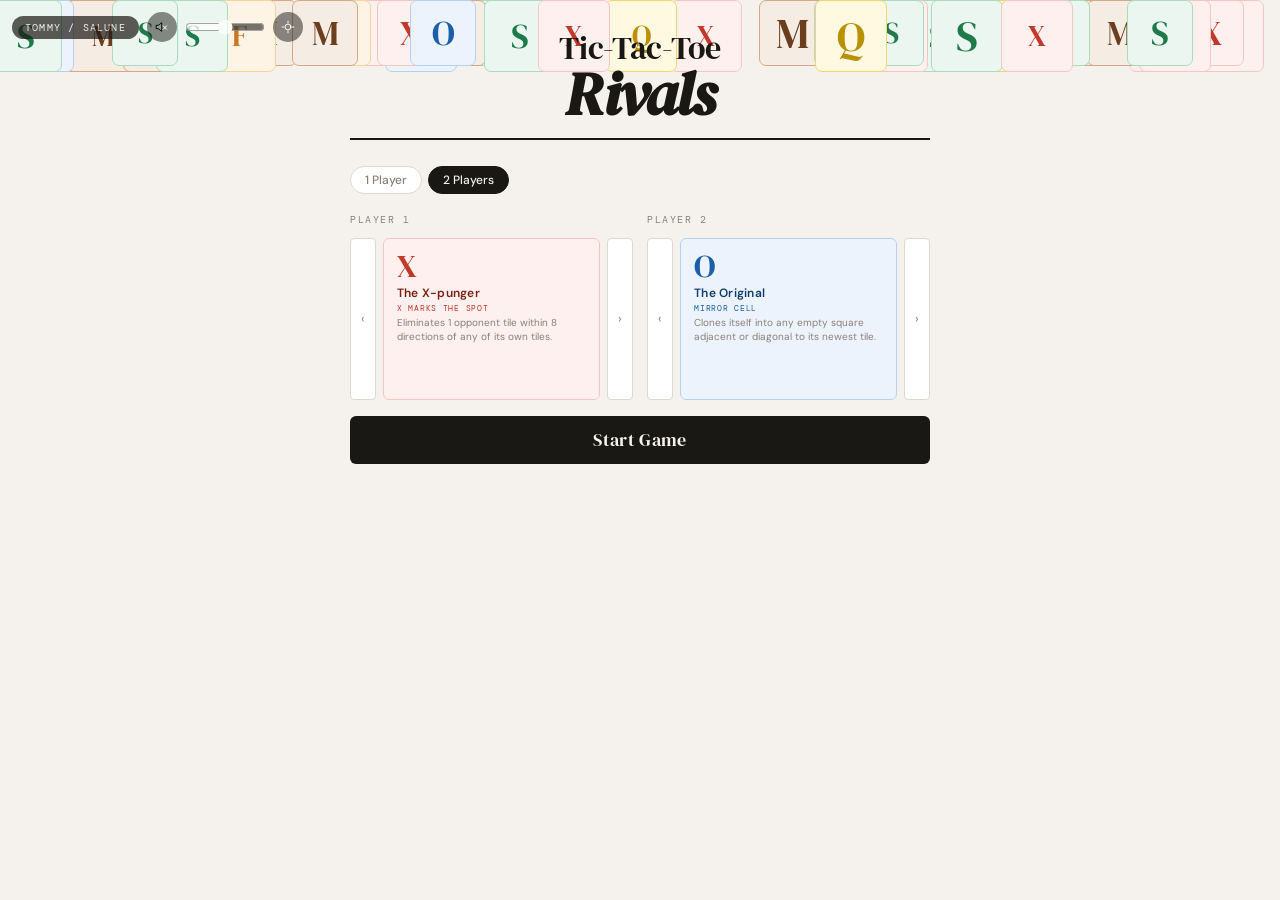
==== commit 6abf0c7f: "fixed waterfall effect" ====
--- a/rivals/index.html
+++ b/rivals/index.html
@@ -1429,48 +1429,40 @@
   },d);
 }
 
-// ══ AMBIENT ══
+
+// ══ AMBIENT WATERFALL ══
 (function(){
   const el=document.getElementById('ambient');
   const chars=['X','O','S','F','M','Q'];
   const themes=[{fg:'var(--r)',bg:'var(--r-l)',bd:'var(--r-m)'},{fg:'var(--b)',bg:'var(--b-l)',bd:'var(--b-m)'},{fg:'var(--g)',bg:'var(--g-l)',bd:'var(--g-m)'},{fg:'var(--o)',bg:'var(--o-l)',bd:'var(--o-m)'},{fg:'var(--w)',bg:'var(--w-l)',bd:'var(--w-m)'},{fg:'var(--y)',bg:'var(--y-l)',bd:'var(--y-m)'}];
-  const COUNT=55;const tiles=[];
+  const COUNT=55,tiles=[];
   function makeTile(){
     const ci=Math.floor(Math.random()*chars.length),t=themes[ci];
     const d=document.createElement('div');d.className='amb';d.textContent=chars[ci];
     d.style.color=t.fg;d.style.background=t.bg;d.style.border='1.5px solid '+t.bd;
-    d.style.fontSize=(Math.random()<.25?'2.6rem':(Math.random()<.5?'1.8rem':'2.1rem'));
-    const side=Math.random()<.5?66:72;d.style.width=side+'px';d.style.height=side+'px';
+    d.style.fontSize=(Math.random()<0.25?'2.6rem':(Math.random()<0.5?'1.8rem':'2.1rem'));
+    const side=Math.random()<0.5?66:72;d.style.width=side+'px';d.style.height=side+'px';
     el.appendChild(d);return d;
   }
   function placeTile(d){
     const vw=window.innerWidth,vh=window.innerHeight;
-    // Spread evenly across full screen width (not just sides)
-    const x=Math.random()*(vw+72)-36;
-    // Start above screen — varying heights so they're staggered at load
-    const sy=(-72-Math.random()*vh);
-    const rot=(Math.random()-.5)*40,spin=(Math.random()-.5)*20;
-    const dur=20+Math.random()*24; // 20-44s fall
-    const del=-(Math.random()*dur); // start mid-fall so screen is populated immediately
-    const pk=.07+Math.random()*.12; // opacity range
+    const x=Math.random()*vw-36;
+    const bias=Math.random();
+    const sy=bias<0.55?(-70-Math.random()*0.5*vh):bias<0.85?(-36-Math.random()*0.1*vh):(Math.random()*0.25*vh-36);
+    const rot=(Math.random()-.5)*36,spin=(Math.random()-.5)*18;
+    const dur=18+Math.random()*22;const del=-(Math.random()*dur);
+    const pk=0.09+Math.random()*0.13;
     d.style.left=Math.round(x)+'px';
     d.style.setProperty('--sy',Math.round(sy)+'px');
-    d.style.setProperty('--rot',rot+'deg');
-    d.style.setProperty('--spin',spin+'deg');
+    d.style.setProperty('--rot',rot+'deg');d.style.setProperty('--spin',spin+'deg');
     d.style.setProperty('--pk',pk);
-    d.style.animationName='ambfall';
-    d.style.animationDuration=dur+'s';
-    d.style.animationDelay=del+'s';
-    d.style.animationTimingFunction='linear';
+    d.style.animationName='ambfall';d.style.animationDuration=dur+'s';
+    d.style.animationDelay=del+'s';d.style.animationTimingFunction='linear';
     d.style.animationIterationCount='infinite';
-    d.style.zIndex=Math.floor(pk*20);
+    d.style.zIndex=pk<0.11?0:pk<0.16?1:2;
   }
   for(let k=0;k<COUNT;k++){const d=makeTile();placeTile(d);tiles.push(d);}
-  // Periodically reposition a tile to maintain variety
-  setInterval(()=>{
-    const d=tiles[Math.floor(Math.random()*tiles.length)];
-    placeTile(d);
-  },4000);
+  setInterval(()=>placeTile(tiles[Math.floor(Math.random()*tiles.length)]),5000);
 })();
 
 buildBoardEl();
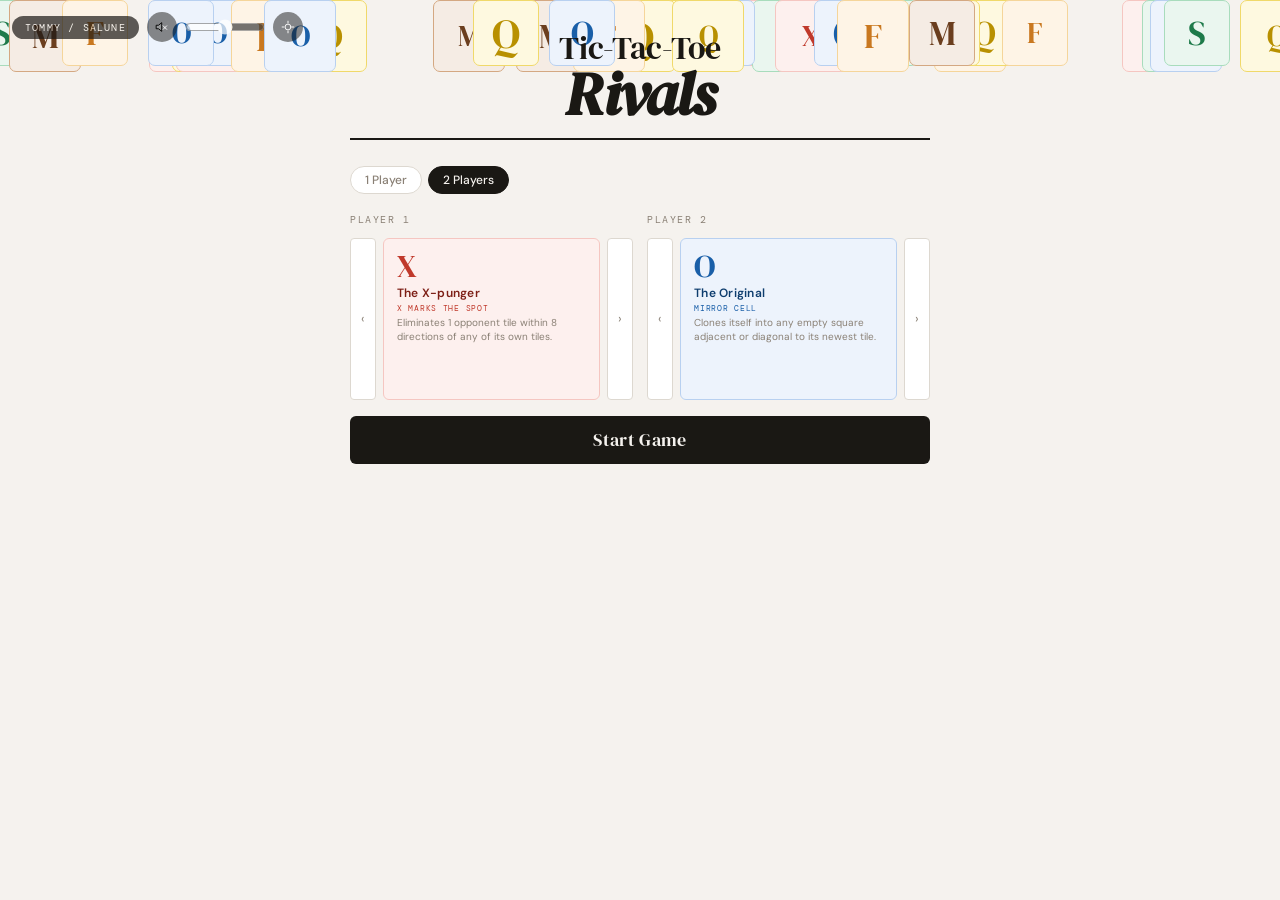
==== commit 503f84ee: "waterfall fix2 and sound fade" ====
--- a/rivals/index.html
+++ b/rivals/index.html
@@ -379,7 +379,7 @@
   masterGain.connect(actx.destination);
 }
 
-function fadeTo(key,target,ms=2000){
+function fadeTo(key,target,ms=100){
   trackTargets[key]=target;
   const g=trackGains[key];if(!g)return;
   const scaledTarget=musicMuted?0:target;
@@ -1429,8 +1429,7 @@
   },d);
 }
 
-
-// ══ AMBIENT WATERFALL ══
+// ══ AMBIENT ══
 (function(){
   const el=document.getElementById('ambient');
   const chars=['X','O','S','F','M','Q'];
@@ -1454,7 +1453,8 @@
     const pk=0.09+Math.random()*0.13;
     d.style.left=Math.round(x)+'px';
     d.style.setProperty('--sy',Math.round(sy)+'px');
-    d.style.setProperty('--rot',rot+'deg');d.style.setProperty('--spin',spin+'deg');
+    d.style.setProperty('--rot',rot+'deg');
+    d.style.setProperty('--spin',spin+'deg');
     d.style.setProperty('--pk',pk);
     d.style.animationName='ambfall';d.style.animationDuration=dur+'s';
     d.style.animationDelay=del+'s';d.style.animationTimingFunction='linear';
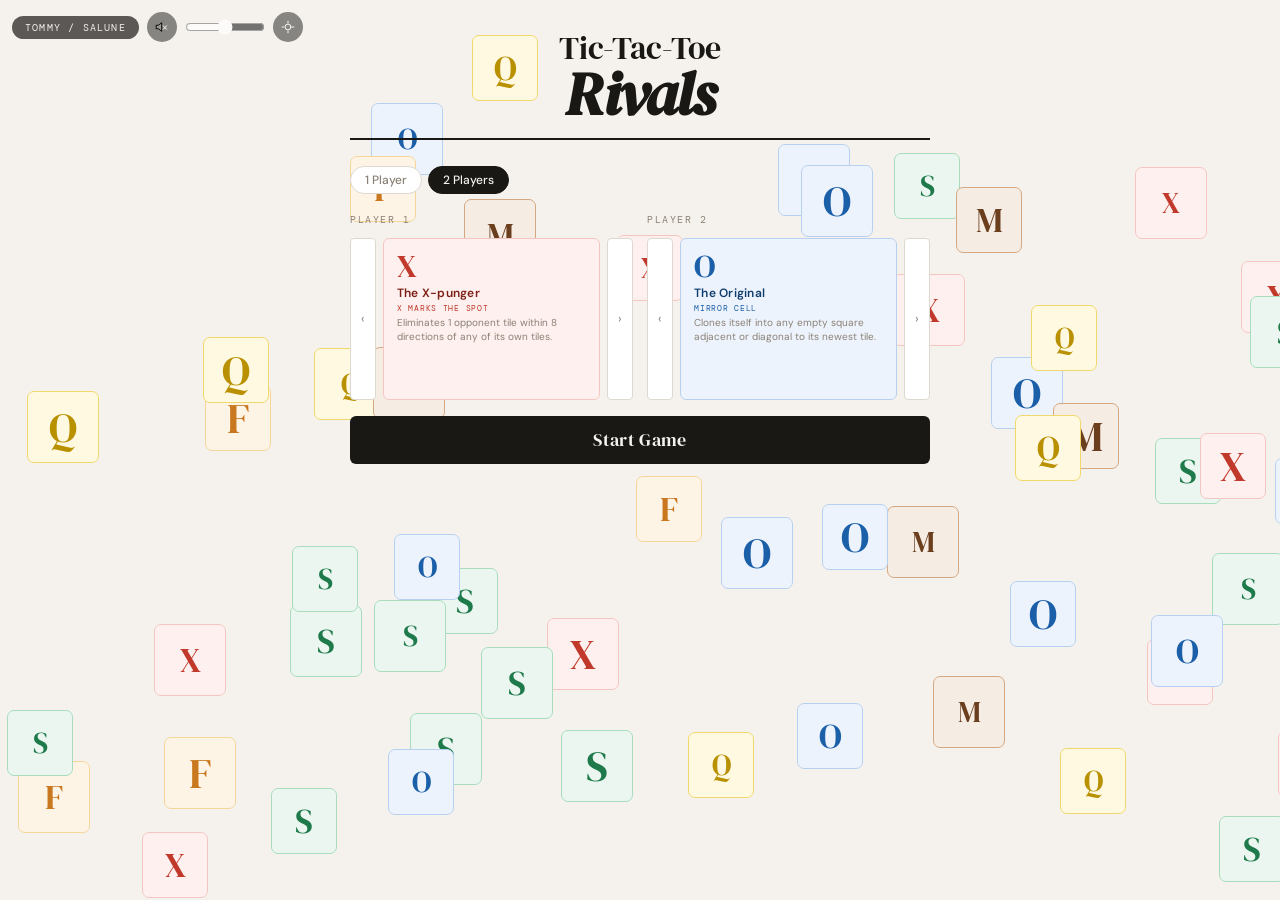
==== commit 6a3a5875: "quantum kinda works" ====
--- a/rivals/index.html
+++ b/rivals/index.html
@@ -49,7 +49,7 @@
 #ambient{position:fixed;inset:0;pointer-events:none;z-index:0;overflow:hidden;}
 .amb{position:absolute;font-family:'DM Serif Display',serif;display:flex;align-items:center;justify-content:center;border-radius:7px;will-change:transform,opacity;}
 [data-theme="dark"] .amb{box-shadow:0 0 8px rgba(255,255,255,0.06);}
-@keyframes ambfall{0%{transform:translateY(var(--sy)) rotate(var(--rot));opacity:0;}5%{opacity:var(--pk);}82%{opacity:var(--pk);}100%{transform:translateY(calc(var(--sy)+120vh)) rotate(calc(var(--rot)+var(--spin)));opacity:0;}}
+@keyframes ambfall{0%{transform:translateY(var(--sy)) rotate(var(--rot));opacity:0;}6%{opacity:var(--pk);}80%{opacity:var(--pk);}100%{transform:translateY(calc(var(--sy)+130vh)) rotate(calc(var(--rot)+var(--spin)));opacity:0;}}
 
 /* ══ TOP-LEFT CONTROLS ══ */
 #top-left{position:fixed;top:12px;left:12px;z-index:200;display:flex;align-items:center;gap:8px;}
@@ -161,7 +161,7 @@
 .board{display:grid;grid-template-columns:repeat(4,var(--cell));gap:var(--gap);margin:0 auto .5rem;width:fit-content;padding:10px;background:var(--border);border-radius:10px;box-shadow:var(--glow);}
 [data-theme="dark"] .board{background:#2a2520;}
 /* Animation overlay canvas */
-#anim-canvas{position:absolute;top:10px;left:50%;transform:translateX(-50%);pointer-events:none;z-index:50;}
+#anim-canvas{position:absolute;top:0;left:0;width:100%;height:100%;pointer-events:none;z-index:50;}
 
 .cell{width:var(--cell);height:var(--cell);background:var(--surface);border-radius:4px;cursor:pointer;font-family:'DM Serif Display',serif;font-size:2.3rem;display:flex;align-items:center;justify-content:center;transition:background .12s,transform .08s,box-shadow .12s;user-select:none;position:relative;overflow:visible;}
 .cell:hover:not(.taken){background:var(--faint);transform:scale(1.03);}.cell.taken{cursor:default;}
@@ -200,15 +200,19 @@
 /* ══ POISON — 6 STAGES, rising from bottom ══ */
 /* Stage 6=just poisoned (brightest, tallest at end), 1=dying */
 .cell .poison-fill{position:absolute;bottom:0;left:0;right:0;border-radius:0 0 4px 4px;pointer-events:none;z-index:1;}
-/* Stage counts: 6→faint bottom sliver, 1→full cell */
-.cell.ps6 .poison-fill{height:8%;background:rgba(139,92,246,.18);}
-.cell.ps5 .poison-fill{height:28%;background:rgba(124,58,237,.25);}
-.cell.ps4 .poison-fill{height:50%;background:rgba(109,40,217,.32);animation:pwave 1.2s ease-in-out infinite;}
-.cell.ps3 .poison-fill{height:68%;background:rgba(91,33,182,.40);animation:pwave 1s ease-in-out infinite;}
-.cell.ps2 .poison-fill{height:84%;background:rgba(76,29,149,.50);animation:pwave .9s ease-in-out infinite;}
-.cell.ps1 .poison-fill{height:100%;border-radius:4px;background:rgba(60,22,120,.60);animation:pblink .5s ease-in-out infinite;}
-@keyframes pwave{0%,100%{transform:scaleX(1) scaleY(1);}50%{transform:scaleX(1.03) scaleY(1.02);}}
-@keyframes pblink{0%,100%{opacity:1;}50%{opacity:.35;}}
+/* 6 poison stages — rises from bottom, wave on 3-5, blink on 1 */
+.cell .poison-fill{
+  position:absolute;bottom:0;left:0;right:0;border-radius:0 0 4px 4px;
+  pointer-events:none;z-index:1;transition:height .4s ease,background .4s ease;
+}
+.cell.ps6 .poison-fill{height:10%;background:linear-gradient(to top,rgba(139,92,246,.30),rgba(167,139,250,.12));}
+.cell.ps5 .poison-fill{height:26%;background:linear-gradient(to top,rgba(124,58,237,.38),rgba(139,92,246,.18));}
+.cell.ps4 .poison-fill{height:44%;background:linear-gradient(to top,rgba(109,40,217,.46),rgba(124,58,237,.24));animation:pwave 1.1s ease-in-out infinite;}
+.cell.ps3 .poison-fill{height:62%;background:linear-gradient(to top,rgba(91,33,182,.54),rgba(109,40,217,.30));animation:pwave 1s ease-in-out infinite;}
+.cell.ps2 .poison-fill{height:80%;background:linear-gradient(to top,rgba(76,29,149,.62),rgba(91,33,182,.38));animation:pwave .9s ease-in-out infinite;}
+.cell.ps1 .poison-fill{height:100%;border-radius:4px;background:linear-gradient(to top,rgba(60,22,120,.72),rgba(76,29,149,.50));animation:pblink .45s ease-in-out infinite;}
+@keyframes pwave{0%,100%{clip-path:inset(0 0 0 0);transform:scaleX(1);}50%{transform:scaleX(1.04);clip-path:inset(0 -2px 0 -2px);}}
+@keyframes pblink{0%,100%{opacity:1;}50%{opacity:.28;}}
 
 /* ══ FRUIT DOTS ══ */
 .fdot{position:absolute;inset:0;display:flex;align-items:center;justify-content:center;z-index:2;pointer-events:none;}
@@ -379,7 +383,7 @@
   masterGain.connect(actx.destination);
 }
 
-function fadeTo(key,target,ms=100){
+function fadeTo(key,target,ms=2000){
   trackTargets[key]=target;
   const g=trackGains[key];if(!g)return;
   const scaledTarget=musicMuted?0:target;
@@ -442,8 +446,8 @@
   // Start all sources simultaneously at offset 0
   keys.forEach(k=>startTrack(k,syncOffset));
 
-  // Base only for 10s
-  fadeTo('base',1,2000);
+  // Base starts immediately, char tracks added after 10s
+  fadeTo('base',1,0);  // instant start
   setTimeout(()=>onCharSelect(),10000);
 
   updateSpeakerIcon();
@@ -459,8 +463,8 @@
   if(!masterGain)return;
   const now=actx.currentTime;
   masterGain.gain.cancelScheduledValues(now);
-  masterGain.gain.setValueAtTime(masterGain.gain.value,now);
-  masterGain.gain.linearRampToValueAtTime(musicMuted?0:masterVol,now+1.5);
+  // Instant mute/unmute — no delay
+  masterGain.gain.setValueAtTime(musicMuted?0:masterVol,now);
 }
 
 function onVolSlider(v){
@@ -487,8 +491,15 @@
 function onGameStart(){if(!musicStarted)return;setTimeout(()=>Object.keys(TRACK_FILES).forEach(k=>fadeTo(k,1,2000)),1500);}
 function onGameEnd(){if(!musicStarted)return;onCharSelect();}
 function goToSite(){
-  if(musicStarted){Object.keys(TRACK_FILES).forEach(k=>fadeTo(k,0,2000));}
-  setTimeout(()=>window.location.href='https://salunesoftware.github.io/',2100);
+  if(musicStarted){
+    // Instant fade out when leaving
+    if(masterGain){
+      const now=actx.currentTime;
+      masterGain.gain.cancelScheduledValues(now);
+      masterGain.gain.linearRampToValueAtTime(0,now+0.3);
+    }
+  }
+  setTimeout(()=>window.location.href='https://salunesoftware.github.io/',400);
 }
 
 function updateSpeakerIcon(){
@@ -557,96 +568,118 @@
 function rollFactPower(s){const id=FACTOTUM_POOL[Math.floor(Math.random()*FACTOTUM_POOL.length)];factPower[s]=id;return id;}
 function effId(s){if(rch(s).id==='factotum')return factPower[s]||'expunger';return rch(s).id;}
 
-// ══ QUANTUM STATE ══
-// qTiles[slot] = array of {idx, perceived, turnPlaced}
-// Only most recent non-perceived tile projects
-// After 1 full round (opponent goes then Q goes again) undisturbed → expand + remove
-let qTiles=[[], []]; // per slot
-let qRoundCount=[0,0]; // increments each time Q player completes a turn
-
-function getActiveQ(slot){
-  // Most recent non-perceived tile
-  const ts=qTiles[slot];
-  for(let i=ts.length-1;i>=0;i--){
-    if(!ts[i].perceived&&board[ts[i].idx]!==null)return ts[i];
-  }
-  return null;
-}
-
+// ══════════════════════════════════════════════════════
+// QUANTUM STATE — Full rewrite per spec
+// 
+// qState[boardIdx] = {slot, qTurn}
+//   slot: which player (0 or 1) owns this tile
+//   qTurn: which Q-player-turn this was placed (or spawned)
+//   perceived: true if opponent has placed on this tile's ghost (no longer matures)
+//
+// qPlayerTurn[slot]: increments each time Q player finishes a turn
+//
+// GHOSTS: every non-perceived Q tile projects empty cells in its row + col
+// MATURATION: at start of Q player's turn, tiles with qTurn < current turn AND
+//   perceived=false → spawn up to 4 ortho real tiles, self removed
+// TELEPORT: when opponent places on any ghost cell
+// ══════════════════════════════════════════════════════
+let qState={};         // boardIdx → {slot, qTurn, perceived}
+let qPlayerTurn=[0,0]; // per-slot Q-turn counter
+
+function qIsPlayer(slot){
+  return rch(slot).id==='quantum'||(rch(slot).id==='factotum'&&effId(slot)==='quantum');
+}
+
+// Build ghost map: all empty cells in row+col of any non-perceived Q tile
+// Returns: { boardIdx: {slot, sourceIdx, dist} }
 function buildQuantumGhosts(){
   const map={};
-  for(let s=0;s<2;s++){
-    const qt=getActiveQ(s);
-    if(!qt)continue;
-    const qi=qt.idx;
-    if(board[qi]===null)continue;
+  Object.entries(qState).forEach(([idxStr,st])=>{
+    if(st.perceived)return;
+    const qi=parseInt(idxStr);
+    if(board[qi]===null){delete qState[qi];return;}
     const qr=Math.floor(qi/N),qc=qi%N;
-    for(let cc=0;cc<N;cc++){const j=qr*N+cc;if(j!==qi&&board[j]===null){const d=Math.abs(cc-qc);if(!map[j]||d<map[j].dist)map[j]={slot:s,dist:d,qi};}}
-    for(let rr=0;rr<N;rr++){const j=rr*N+qc;if(j!==qi&&board[j]===null){const d=Math.abs(rr-qr);if(!map[j]||d<map[j].dist)map[j]={slot:s,dist:d,qi};}}
-  }
+    // Row
+    for(let cc=0;cc<N;cc++){
+      const j=qr*N+cc;
+      if(j===qi||board[j]!==null)continue;
+      const d=Math.abs(cc-qc);
+      if(!map[j]||d<map[j].dist)map[j]={slot:st.slot,sourceIdx:qi,dist:d};
+    }
+    // Column
+    for(let rr=0;rr<N;rr++){
+      const j=rr*N+qc;
+      if(j===qi||board[j]!==null)continue;
+      const d=Math.abs(rr-qr);
+      if(!map[j]||d<map[j].dist)map[j]={slot:st.slot,sourceIdx:qi,dist:d};
+    }
+  });
   return map;
 }
 
-// Ghost rendering: just a transparent Q symbol over the cell
 function ghostOpacity(d){return d===1?0.22:d===2?0.13:0.07;}
 
+// Teleport a Q tile at qi (belonging to slot) to a random non-ghost empty cell
 function teleportQTile(qi,slot){
   if(board[qi]===null)return;
   const v=sym(slot);
-  // Build ghosts excluding this Q tile temporarily
   const ghosts=buildQuantumGhosts();
-  const cands=board.map((bv,j)=>bv===null&&!ghosts[j]?j:-1).filter(j=>j>=0);
-  const pool=cands.length?cands:board.map((bv,j)=>bv===null?j:-1).filter(j=>j>=0);
+  // Prefer cells not in any ghost projection
+  let pool=board.map((bv,j)=>bv===null&&!ghosts[j]?j:-1).filter(j=>j>=0);
+  if(!pool.length)pool=board.map((bv,j)=>bv===null?j:-1).filter(j=>j>=0);
   if(!pool.length)return;
   const dest=pool[Math.floor(Math.random()*pool.length)];
-  // Remove from board and state
+  // Move tile
   board[qi]=null;
   if(factTileData[qi]){factTileData[dest]=factTileData[qi];delete factTileData[qi];}
-  qTiles[slot]=qTiles[slot].filter(t=>t.idx!==qi);
-  // Place at destination — fresh, unperceived
+  delete qState[qi];
   board[dest]=v;
-  qTiles[slot].push({idx:dest,perceived:false,turnPlaced:qRoundCount[slot]});
+  qState[dest]={slot,qTurn:qPlayerTurn[slot],perceived:false};
   playQAnim(dest);
 }
 
-// Called when any piece is placed at pos — check if it hits a Q ghost
+// Called after ANY tile placement at pos — check if it lands on a Q ghost
+// placingSlot = who just placed at pos
 function checkQuantumTeleportByAny(placingSlot,pos){
-  // Check both slots' Q projections
-  for(let qs=0;qs<2;qs++){
-    if(qs===placingSlot)continue; // only opponent triggers teleport
-    const qId=rch(qs).id;
-    if(qId!=='quantum'&&qId!=='factotum')continue;
-    const qt=getActiveQ(qs);
-    if(!qt)continue;
-    const ghosts=buildQuantumGhosts();
-    if(!ghosts[pos]||ghosts[pos].slot!==qs)continue;
-    if(ghosts[pos].qi!==qt.idx)continue;
-    // Mark as perceived, teleport
-    qt.perceived=true;
-    teleportQTile(qt.idx,qs);
-  }
-}
-
-// Called at START of Q player's turn: check if previous Q tile should expand
+  const ghosts=buildQuantumGhosts();
+  if(!ghosts[pos])return;
+  const {slot:qs,sourceIdx:qi}=ghosts[pos];
+  // Only teleport if an OPPONENT placed on the ghost
+  if(qs===placingSlot)return;
+  // Check that qs is actually playing quantum
+  if(!qIsPlayer(qs))return;
+  // Mark source tile as perceived (won't mature, will teleport)
+  if(qState[qi])qState[qi].perceived=true;
+  // Teleport the source tile
+  teleportQTile(qi,qs);
+}
+
+// Called at the START of a Q player's turn (before they place)
+// Mature all unperceived tiles from previous turns
 function matureQuantumTiles(slot){
   const v=sym(slot);
-  // Find tiles that were placed last round and not perceived
-  const toExpand=qTiles[slot].filter(t=>!t.perceived&&t.turnPlaced<qRoundCount[slot]&&board[t.idx]!==null);
-  toExpand.forEach(qt=>{
-    const qi=qt.idx;
-    // Spawn ortho empty neighbours as real Q tiles
+  const curTurn=qPlayerTurn[slot];
+  // Find tiles placed before current turn that are still unperceived
+  const toMature=Object.entries(qState)
+    .filter(([,st])=>st.slot===slot&&!st.perceived&&st.qTurn<curTurn)
+    .map(([idx])=>parseInt(idx));
+  
+  toMature.forEach(qi=>{
+    if(board[qi]===null){delete qState[qi];return;}
+    // Spawn real Q tiles in empty ortho neighbors
     adjO(qi).forEach(j=>{
       if(board[j]===null){
         board[j]=v;
-        qTiles[slot].push({idx:j,perceived:false,turnPlaced:qRoundCount[slot]});
+        qState[j]={slot,qTurn:curTurn,perceived:false};
       }
     });
-    // Remove original
+    // Remove the source tile
     board[qi]=null;
-    qTiles[slot]=qTiles[slot].filter(t=>t.idx!==qi);
+    delete qState[qi];
     if(factTileData[qi])delete factTileData[qi];
   });
-  qRoundCount[slot]++;
+  // Increment Q turn counter for next maturation check
+  qPlayerTurn[slot]++;
 }
 
 // ══ SELECT UI ══
@@ -724,24 +757,26 @@
 function buildBoardEl(){
   const el=document.getElementById('board');el.innerHTML='';
   for(let i=0;i<N*N;i++){const c=document.createElement('div');c.className='cell';c.addEventListener('click',()=>handleClick(i));el.appendChild(c);}
-  resizeCanvas();
+  // Defer canvas resize to after layout
+  requestAnimationFrame(()=>requestAnimationFrame(resizeCanvas));
 }
 function resizeCanvas(){
-  const board=document.getElementById('board');
+  const boardWrap=document.querySelector('.board-wrap');
   const canvas=document.getElementById('anim-canvas');
-  const cellSz=board.querySelector('.cell')?.offsetWidth||90;
-  const total=(cellSz+parseInt(getComputedStyle(document.documentElement).getPropertyValue('--gap'))||6)*4;
-  canvas.width=total;canvas.height=total;
-  canvas.style.width=total+'px';canvas.style.height=total+'px';
+  if(!boardWrap)return;
+  const w=boardWrap.offsetWidth,h=boardWrap.offsetHeight;
+  canvas.width=w||1;canvas.height=h||1;
 }
 function resetRound(){
   board=Array(N*N).fill(null);poison=Array(N*N).fill(0);fruit=Array(N*N).fill(0);
   lastP=[-1,-1];pTurnCnt=[0,0];factPower=[null,null];factTileData={};
-  qTiles=[[], []];qRoundCount=[0,0];
+  qState={};qPlayerTurn=[0,0];
   turnIdx=0;phase='place';over=false;botThink=false;bonusSlot=-1;moleExpecting=-1;moleFrom=-1;
   if(rch(0).id==='factotum')rollFactPower(0);
   if(rch(1).id==='factotum')rollFactPower(1);
   updateFactBanner(true);renderBoard();setStatus();
+  // Restore music: all tracks fade back in on new round
+  if(musicStarted) setTimeout(()=>Object.keys(TRACK_FILES).forEach(k=>fadeTo(k,1,2000)),100);
   if(isBot())setTimeout(doBot,500);
 }
 
@@ -759,7 +794,7 @@
   for(let i=0;i<N*N;i++){
     if(poison[i]>0){
       poison[i]--;
-      if(poison[i]===0){board[i]=null;qTiles.forEach(ts=>{const t=ts.find(x=>x.idx===i);if(t)t.perceived=true;});}
+      if(poison[i]===0){board[i]=null;if(qState[i])delete qState[i];}
     }
   }
 }
@@ -841,14 +876,8 @@
   const v=sym(s),eid=effId(s);
   const isSnake=eid==='snake',isQ=eid==='quantum',isFact=rch(s).id==='factotum';
 
-  // Q: note if placing on own ghost (just clear old projection, no teleport)
-  if(isQ){
-    const gm=buildQuantumGhosts();
-    if(gm[i]&&gm[i].slot===s){
-      const prev=getActiveQ(s);
-      if(prev)prev.perceived=true; // old projection clears
-    }
-  }
+  // Q: check if placing on own ghost — no special action, just proceed
+  // (opponent-on-ghost teleport handled in checkQuantumTeleportByAny)
 
   const prevPlaced=lastP[s]; // save before updating
   board[i]=v;
@@ -862,13 +891,11 @@
     playFactotumAnim(i,factPower[s],s,null);
   }
 
-  // Q: register new tile. If placed on own ghost, just refresh projection.
+  // Q: register new tile in qState
   if(isQ){
-    // Mark previous active tile's projection as stopped (new one takes over)
-    const prev=getActiveQ(s);
-    if(prev&&prev.idx!==i)prev.perceived=true; // old tile stops projecting
-    // Register new tile
-    qTiles[s].push({idx:i,perceived:false,turnPlaced:qRoundCount[s]});
+    // Placing Q on an own ghost: the source tile keeps projecting (no special action)
+    // Just register this new tile
+    qState[i]={slot:s,qTurn:qPlayerTurn[s],perceived:false};
     playQAnim(i);
   }
 
@@ -887,6 +914,9 @@
   // Opp fruit → poison eater
   if(oppFruit){poison[i]=6;}
 
+  // Check if this placement hits a quantum ghost of the opponent
+  if(!isQ)checkQuantumTeleportByAny(s,i);
+
   const win=chkWin(s);
   if(win){renderBoard();markWin(win);endGame(s);return;}
   if(chkDraw()){renderBoard();endGame(-1);return;}
@@ -927,7 +957,7 @@
 function doPwr(i,s){
   const eid=effId(s);
   if(eid==='expunger'){
-    board[i]=null;poison[i]=0;qTiles.forEach(ts=>{const t=ts.find(x=>x.idx===i);if(t)t.perceived=true;});
+    board[i]=null;poison[i]=0;if(qState[i])delete qState[i];
     playExpungerAnim(i,s,()=>advanceTurn());
     return;
   }
@@ -960,18 +990,31 @@
 
 function advanceTurn(){
   const next=1-turnIdx;
-  // Mature Q tiles for the CURRENT player before switching (end of their turn)
-  if(rch(turnIdx).id==='quantum'||(rch(turnIdx).id==='factotum'&&effId(turnIdx)==='quantum')){
-    matureQuantumTiles(turnIdx);
-    const qw=chkWin(turnIdx);if(qw){renderBoard();markWin(qw);endGame(turnIdx);return;}
-  }
-  if(effId(next)==='snake'){tickPoison();const w=chkWin(next);if(w){renderBoard();markWin(w);endGame(next);return;}}
+  // Mature Q tiles for the NEXT player at the start of their turn
+  // (called right before they place, so ghost state is fresh)
+  // Tick poison every turn (6 stages across 3 full rounds)
+  tickPoison();
+  const w=chkWin(next);if(w){renderBoard();markWin(w);endGame(next);return;}
   if(chkDraw()){renderBoard();endGame(-1);return;}
   const ceid=effId(turnIdx);
+  // Spawn fruit once for snake (includes factotum-as-snake via effId)
   if(ceid==='snake'&&!cancelledOut(turnIdx))spawnFruitFor(turnIdx);
-  if(rch(turnIdx).id==='factotum'&&factPower[turnIdx]==='snake'&&!cancelledOut(turnIdx))spawnFruitFor(turnIdx);
   moleExpecting=-1;moleFrom=-1;turnIdx=next;phase='place';bonusSlot=-1;
+  // If next player is Q, mature their tiles (before they place this turn)
+  if(qIsPlayer(next)){
+    matureQuantumTiles(next);
+    const qw=chkWin(next);if(qw){renderBoard();markWin(qw);endGame(next);return;}
+  }
   if(rch(next).id==='factotum')rollFactPower(next);
+  // Mole blocked: if no valid placements, skip turn automatically
+  if(rch(next).id==='mole'&&moleValidPlacements(next).length===0){
+    updateFactBanner(true);renderBoard();
+    const st=document.getElementById('stbar');
+    st.className='stbar';
+    st.innerHTML=`<span class="tc ${prop(next,'tc')}">${displayName(next)}</span> &mdash; no valid placements — turn skipped.`;
+    setTimeout(()=>advanceTurn(),900);
+    return;
+  }
   updateFactBanner(true);renderBoard();setStatus();
   if(isBot())setTimeout(doBot,400);
 }
@@ -1049,13 +1092,16 @@
   cells.forEach((cell,i)=>{
     cell.className='cell';cell.innerHTML='';cell.style.background='';cell.style.boxShadow='';
 
-    // Quantum ghost: transparent Q symbol overlay (looks like a ghost tile)
+    // Quantum ghost: transparent Q symbol, cascading fade by distance
     if(!board[i]&&qGhosts[i]&&!tgts.includes(i)){
-      const op=ghostOpacity(qGhosts[i].dist);
-      // Barely visible: just a faint Q symbol, no background color change
-      cell.style.background=''; // keep white/surface
+      const {dist,sourceIdx}=qGhosts[i];
+      const op=ghostOpacity(dist);
+      cell.style.background=''; // no background tint
       const dot=document.createElement('div');dot.className='qgh';
-      dot.style.color=`rgba(184,144,0,${op.toFixed(3)})`;
+      // Cascading blink: tiles closer to source blink faster
+      const blinkClass=dist===1?'qgh-blink1':dist===2?'qgh-blink2':'qgh-blink3';
+      dot.classList.add(blinkClass);
+      dot.style.color=`rgba(184,144,0,${(op+0.05).toFixed(3)})`;
       dot.style.fontSize='2rem';
       dot.textContent='Q';cell.appendChild(dot);
     }
@@ -1071,7 +1117,8 @@
       if(s>=0)cell.classList.add('taken',prop(s,'pc'));
       let disp=board[i].toUpperCase();
       if(s>=0&&rch(s).id==='factotum'){const td=factTileData[i];if(td)disp=td.sym;else if(factPower[s]){const pc=CH.find(c=>c.id===factPower[s]);if(pc)disp=pc.sym;}}
-      cell.textContent=disp;
+      // Use a text span so poison-fill div can coexist
+      const symSpan=document.createElement('span');symSpan.style.cssText='position:relative;z-index:2;';symSpan.textContent=disp;cell.appendChild(symSpan);
       // Poison overlay
       if(poison[i]>0){
         const pDiv=document.createElement('div');pDiv.className='poison-fill';cell.appendChild(pDiv);
@@ -1116,10 +1163,19 @@
 let animFrame=null;
 
 function getCellCenter(idx){
-  const el=document.getElementById('board');
-  const cells=el.querySelectorAll('.cell');
-  const c=cells[idx];const cr=c.getBoundingClientRect(),br=el.getBoundingClientRect();
-  return{x:cr.left-br.left+cr.width/2,y:cr.top-br.top+cr.height/2,w:cr.width,h:cr.height};
+  // Canvas is positioned over board-wrap at (0,0).
+  // We need cell centers relative to board-wrap's top-left corner.
+  const boardWrap=document.querySelector('.board-wrap');
+  const boardEl=document.getElementById('board');
+  const cells=boardEl.querySelectorAll('.cell');
+  const c=cells[idx];
+  const cr=c.getBoundingClientRect();
+  const wr=boardWrap?boardWrap.getBoundingClientRect():boardEl.getBoundingClientRect();
+  return{
+    x:Math.round(cr.left-wr.left+cr.width/2),
+    y:Math.round(cr.top-wr.top+cr.height/2),
+    w:cr.width,h:cr.height
+  };
 }
 function runAnims(){
   ctx.clearRect(0,0,canvas.width,canvas.height);
@@ -1144,25 +1200,25 @@
 function playExpungerAnim(idx,s,done){
   renderBoard();
   const c=getCellCenter(idx);
-  const hs=c.w*.38;
+  const hs=c.w*.26; // shorter lines, stay inside tile
   addAnim(600,(ctx2,t)=>{
     ctx2.lineCap='round';
     const fade=t>.7?1-(t-.7)/.3:1;
-    // Slash 1 (top-right to bottom-left): t 0→0.4
+    // Slash 1 (top-right to bottom-left): t 0→0.35
     if(t<0.7){
       const p1=Math.min(1,t/0.35);
       const e1=ease(p1);
-      ctx2.strokeStyle=`rgba(192,57,43,${fade*.95})`;ctx2.lineWidth=5;
+      ctx2.strokeStyle=`rgba(192,57,43,${fade*.95})`;ctx2.lineWidth=7; // thicker
       ctx2.beginPath();
       ctx2.moveTo(c.x+hs,c.y-hs);
       ctx2.lineTo(c.x+hs-2*hs*e1,c.y-hs+2*hs*e1);
       ctx2.stroke();
     }
-    // Slash 2 (top-left to bottom-right): t 0.3→0.7
+    // Slash 2 (top-left to bottom-right): t 0.25→0.6
     if(t>0.25){
       const p2=Math.min(1,(t-0.25)/0.35);
       const e2=ease(p2);
-      ctx2.strokeStyle=`rgba(192,57,43,${fade*.95})`;ctx2.lineWidth=5;
+      ctx2.strokeStyle=`rgba(192,57,43,${fade*.95})`;ctx2.lineWidth=7;
       ctx2.beginPath();
       ctx2.moveTo(c.x-hs,c.y-hs);
       ctx2.lineTo(c.x-hs+2*hs*e2,c.y-hs+2*hs*e2);
@@ -1177,23 +1233,22 @@
   const src=getCellCenter(srcIdx);
   const dst=getCellCenter(destIdx);
   const sz=src.w;
+  // Midpoint: animation travels only from src to dst (exact, no overshoot)
   addAnim(550,(ctx2,t)=>{
     const e=ease(t);
-    // Draw a sliding tile block from src to dst
+    // Travel exactly from src to dst (half the apparent distance by using direct lerp)
     const px=src.x+(dst.x-src.x)*e;
     const py=src.y+(dst.y-src.y)*e;
-    const alpha=t<.8?0.85:0.85*(1-(t-.8)/.2);
-    const r=sz*.46;
-    // Blue rounded rect
-    ctx2.fillStyle=`rgba(29,95,170,${alpha*.35})`;
-    ctx2.strokeStyle=`rgba(26,95,168,${alpha*.9})`;
+    const alpha=t<.75?0.85:0.85*(1-(t-.75)/.25);
+    const r=sz*.40; // slightly smaller than cell
+    ctx2.fillStyle=`rgba(26,95,168,${alpha*.30})`;
+    ctx2.strokeStyle=`rgba(26,95,168,${alpha*.85})`;
     ctx2.lineWidth=2.5;
     ctx2.beginPath();
     if(ctx2.roundRect)ctx2.roundRect(px-r,py-r,r*2,r*2,6);else ctx2.arc(px,py,r,0,Math.PI*2);
     ctx2.fill();ctx2.stroke();
-    // O symbol inside
     ctx2.fillStyle=`rgba(26,95,168,${alpha})`;
-    ctx2.font=`${sz*.48}px 'DM Serif Display',serif`;
+    ctx2.font=`${sz*.45}px 'DM Serif Display',serif`;
     ctx2.textAlign='center';ctx2.textBaseline='middle';
     ctx2.fillText('O',px,py+2);
   },done);
@@ -1242,7 +1297,7 @@
         const cx2=from.x+(through.x-from.x)*cp;
         const cy2=from.y+(through.y-from.y)*cp;
         const ageFrac=Math.min(1,(p-cp)*numCirc);
-        const r=from.w*.13*(1-ageFrac*.6);
+        const r=from.w*.22*(1-ageFrac*.55);
         ctx2.fillStyle=`rgba(107,62,30,${0.75*(1-ageFrac*.7)})`;
         ctx2.beginPath();ctx2.arc(cx2,cy2,Math.max(1,r),0,Math.PI*2);ctx2.fill();
       }
@@ -1257,7 +1312,7 @@
         const cx2=through.x+(land.x-through.x)*cp;
         const cy2=through.y+(land.y-through.y)*cp;
         const ageFrac=Math.min(1,(p-cp)*numCirc);
-        const r=from.w*.13*(1-ageFrac*.6);
+        const r=from.w*.22*(1-ageFrac*.55);
         ctx2.fillStyle=`rgba(107,62,30,${0.75*(1-ageFrac*.7)})`;
         ctx2.beginPath();ctx2.arc(cx2,cy2,Math.max(1,r),0,Math.PI*2);ctx2.fill();
       }
@@ -1266,8 +1321,8 @@
         const bt=(t-.82)/.18;
         for(let k=0;k<8;k++){
           const a=k*(Math.PI*2/8);
-          const r2=land.w*.4*bt;
-          const pr=land.w*.11*(1-bt);
+          const r2=land.w*.55*bt;
+          const pr=land.w*.18*(1-bt);
           ctx2.fillStyle=`rgba(107,62,30,${.65*(1-bt)})`;
           ctx2.beginPath();ctx2.arc(land.x+Math.cos(a)*r2,land.y+Math.sin(a)*r2,Math.max(1,pr),0,Math.PI*2);ctx2.fill();
         }
@@ -1303,33 +1358,30 @@
       // Bright center highlight
       ctx2.strokeStyle=`rgba(106,191,105,${alpha*.5})`;ctx2.lineWidth=placed.w*.07;ctx2.stroke();
     }
-    // Poison spread bars — from the direction snake came from
-    if(t>0.3&&poisonedIdxs.length){
-      const pt=Math.min(1,(t-0.3)/0.6);
+    // Poison: slow oozing mass leeching from snake tile onto adjacent tiles
+    if(t>0.4&&poisonedIdxs.length){
+      const pt=Math.min(1,(t-0.4)/0.85); // slower ooze
       poisonedIdxs.forEach(pi=>{
         const pc=getCellCenter(pi);
-        // Direction from snake to poisoned cell
         const dx=pc.x-placed.x,dy=pc.y-placed.y;
-        const len=Math.sqrt(dx*dx+dy*dy)||1;
-        const nx=dx/len,ny=dy/len;
-        // Bar sweeps from source side across cell
-        const barProg=ease(pt);
-        const barW=pc.w*.85;const barH=pc.h*.85;
-        const startX=pc.x-nx*barW*.5;const startY=pc.y-ny*barH*.5;
-        const alpha2=pt<.8?pt/.8:1-(pt-.8)/.2;
-        // Gradient bar
-        const grd=ctx2.createLinearGradient(startX,startY,startX+nx*barW*barProg,startY+ny*barH*barProg);
-        grd.addColorStop(0,`rgba(139,92,246,${alpha2*.6})`);
-        grd.addColorStop(1,`rgba(91,33,182,${alpha2*.3})`);
+        const dlen=Math.sqrt(dx*dx+dy*dy)||1;
+        const nx=dx/dlen,ny=dy/dlen;
+        // Ooze starts at the edge of the poisoned cell closest to snake
+        const oozeProgress=ease(pt);
+        const alpha2=pt<0.6?pt/0.6*0.5:0.5*(1-(pt-0.6)/0.4);
+        // Draw an amorphous blob that grows from one side
+        const blobR=pc.w*.22*oozeProgress; // max radius ~22% of cell
+        const entryX=pc.x-nx*pc.w*.38; // entry point from snake side
+        const entryY=pc.y-ny*pc.h*.38;
+        // Blob center moves inward as it grows
+        const blobX=entryX+nx*pc.w*.22*oozeProgress;
+        const blobY=entryY+ny*pc.h*.22*oozeProgress;
+        const grd=ctx2.createRadialGradient(blobX,blobY,0,blobX,blobY,blobR*1.5);
+        grd.addColorStop(0,`rgba(124,58,237,${alpha2*.9})`);
+        grd.addColorStop(0.6,`rgba(109,40,217,${alpha2*.6})`);
+        grd.addColorStop(1,`rgba(91,33,182,0)`);
         ctx2.fillStyle=grd;
-        // Draw a rectangle oriented in the sweep direction
-        const perp2={x:-ny,y:nx};const hw=placed.w*.35;
-        ctx2.beginPath();
-        ctx2.moveTo(startX-perp2.x*hw,startY-perp2.y*hw);
-        ctx2.lineTo(startX+perp2.x*hw,startY+perp2.y*hw);
-        ctx2.lineTo(startX+nx*barW*barProg+perp2.x*hw,startY+ny*barH*barProg+perp2.y*hw);
-        ctx2.lineTo(startX+nx*barW*barProg-perp2.x*hw,startY+ny*barH*barProg-perp2.y*hw);
-        ctx2.closePath();ctx2.fill();
+        ctx2.beginPath();ctx2.arc(blobX,blobY,blobR*1.5,0,Math.PI*2);ctx2.fill();
       });
     }
   });
@@ -1377,7 +1429,7 @@
 function botPlace(s){
   const v=sym(s),ov=sym(1-s),co=cancelledOut(s),eid=effId(s);
   let pool=rch(s).id==='mole'?moleValidPlacements(s):empt(board);
-  if(!pool.length)return null;
+  if(!pool.length)return null; // mole with no moves returns null → auto-skip in advanceTurn
   for(const i of pool)if(cwn(board,v,i))return i;
   for(const i of pool)if(cwn(board,ov,i))return i;
   if(pTurnCnt[s]===0&&diff!=='hard'){const mid=[5,6,9,10],me=mid.filter(i=>board[i]===null&&pool.includes(i));if(me.length&&Math.random()<.6)return rnd(me);return rnd(pool);}
@@ -1434,35 +1486,48 @@
   const el=document.getElementById('ambient');
   const chars=['X','O','S','F','M','Q'];
   const themes=[{fg:'var(--r)',bg:'var(--r-l)',bd:'var(--r-m)'},{fg:'var(--b)',bg:'var(--b-l)',bd:'var(--b-m)'},{fg:'var(--g)',bg:'var(--g-l)',bd:'var(--g-m)'},{fg:'var(--o)',bg:'var(--o-l)',bd:'var(--o-m)'},{fg:'var(--w)',bg:'var(--w-l)',bd:'var(--w-m)'},{fg:'var(--y)',bg:'var(--y-l)',bd:'var(--y-m)'}];
-  const COUNT=55,tiles=[];
+  const COUNT=55;const tiles=[];
   function makeTile(){
     const ci=Math.floor(Math.random()*chars.length),t=themes[ci];
     const d=document.createElement('div');d.className='amb';d.textContent=chars[ci];
     d.style.color=t.fg;d.style.background=t.bg;d.style.border='1.5px solid '+t.bd;
-    d.style.fontSize=(Math.random()<0.25?'2.6rem':(Math.random()<0.5?'1.8rem':'2.1rem'));
-    const side=Math.random()<0.5?66:72;d.style.width=side+'px';d.style.height=side+'px';
+    d.style.fontSize=(Math.random()<.25?'2.6rem':(Math.random()<.5?'1.8rem':'2.1rem'));
+    const side=Math.random()<.5?66:72;d.style.width=side+'px';d.style.height=side+'px';
     el.appendChild(d);return d;
   }
   function placeTile(d){
     const vw=window.innerWidth,vh=window.innerHeight;
-    const x=Math.random()*vw-36;
-    const bias=Math.random();
-    const sy=bias<0.55?(-70-Math.random()*0.5*vh):bias<0.85?(-36-Math.random()*0.1*vh):(Math.random()*0.25*vh-36);
-    const rot=(Math.random()-.5)*36,spin=(Math.random()-.5)*18;
-    const dur=18+Math.random()*22;const del=-(Math.random()*dur);
-    const pk=0.09+Math.random()*0.13;
+    const sz=parseInt(d.style.width)||70;
+    // Random X across full width
+    const x=Math.random()*vw;
+    // Random starting Y: tile is placed at this top value, starts just above (--sy=-sz)
+    // so it appears to fall from just above its starting position
+    const topY=Math.random()*vh; // anywhere on screen
+    const dur=24+Math.random()*16; // 24-40s fall
+    // Negative delay places tile at a random point in its animation
+    const del=-(Math.random()*dur);
+    const rot=(Math.random()-.5)*38,spin=(Math.random()-.5)*18;
+    const pk=.07+Math.random()*.11;
     d.style.left=Math.round(x)+'px';
-    d.style.setProperty('--sy',Math.round(sy)+'px');
+    d.style.top=Math.round(topY)+'px';
+    // --sy offsets from the top position — set to -sz so tile starts just above topY
+    d.style.setProperty('--sy',(-sz-10)+'px');
     d.style.setProperty('--rot',rot+'deg');
     d.style.setProperty('--spin',spin+'deg');
     d.style.setProperty('--pk',pk);
-    d.style.animationName='ambfall';d.style.animationDuration=dur+'s';
-    d.style.animationDelay=del+'s';d.style.animationTimingFunction='linear';
+    d.style.animationName='ambfall';
+    d.style.animationDuration=dur+'s';
+    d.style.animationDelay=del+'s';
+    d.style.animationTimingFunction='linear';
     d.style.animationIterationCount='infinite';
-    d.style.zIndex=pk<0.11?0:pk<0.16?1:2;
+    d.style.zIndex=Math.floor(pk*15);
   }
   for(let k=0;k<COUNT;k++){const d=makeTile();placeTile(d);tiles.push(d);}
-  setInterval(()=>placeTile(tiles[Math.floor(Math.random()*tiles.length)]),5000);
+  // Periodically reposition a tile to maintain variety
+  setInterval(()=>{
+    const d=tiles[Math.floor(Math.random()*tiles.length)];
+    placeTile(d);
+  },4000);
 })();
 
 buildBoardEl();
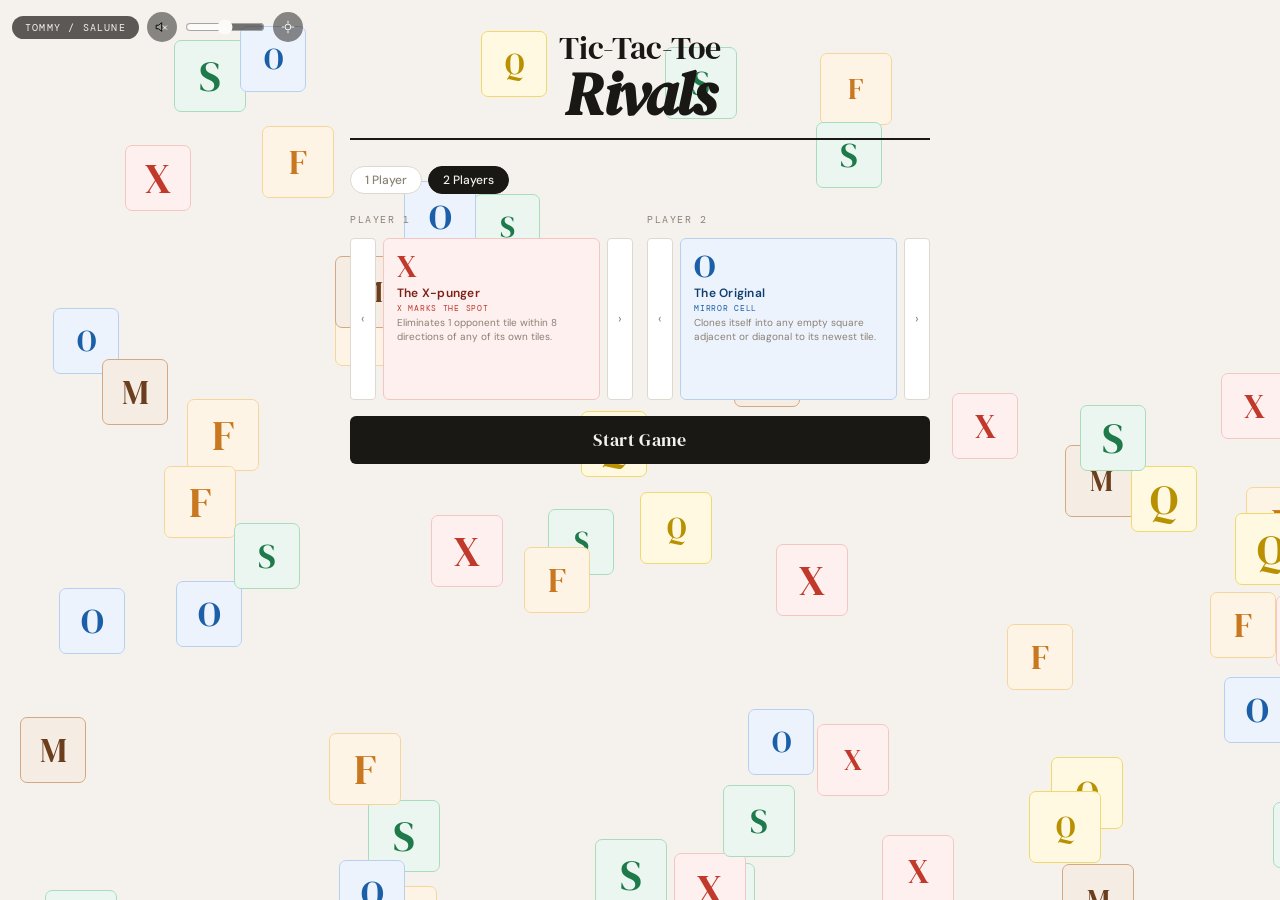
==== commit fdc8025a: "konami" ====
--- a/rivals/index.html
+++ b/rivals/index.html
@@ -590,28 +590,52 @@
   return rch(slot).id==='quantum'||(rch(slot).id==='factotum'&&effId(slot)==='quantum');
 }
 
-// Build ghost map: all empty cells in row+col of any non-perceived Q tile
+// Build ghost map:
+// - Most recent DIRECTLY-placed Q tile per slot: projects full row+col
+// - Spawned tiles (isSpawned=true): project only adjacent empty cells (dist=1)
 // Returns: { boardIdx: {slot, sourceIdx, dist} }
 function buildQuantumGhosts(){
   const map={};
+  // Find most recent directly-placed tile per slot
+  const latestDirect={}; // slot → {idx, qTurn}
+  Object.entries(qState).forEach(([idxStr,st])=>{
+    if(st.perceived||st.isSpawned)return;
+    const qi=parseInt(idxStr);
+    if(board[qi]===null){delete qState[qi];return;}
+    if(!latestDirect[st.slot]||st.qTurn>latestDirect[st.slot].qTurn)
+      latestDirect[st.slot]={idx:qi,qTurn:st.qTurn};
+  });
+
+  // Process all non-perceived tiles
   Object.entries(qState).forEach(([idxStr,st])=>{
     if(st.perceived)return;
+    if(cancelledOut(st.slot))return;
     const qi=parseInt(idxStr);
     if(board[qi]===null){delete qState[qi];return;}
     const qr=Math.floor(qi/N),qc=qi%N;
-    // Row
-    for(let cc=0;cc<N;cc++){
-      const j=qr*N+cc;
-      if(j===qi||board[j]!==null)continue;
-      const d=Math.abs(cc-qc);
-      if(!map[j]||d<map[j].dist)map[j]={slot:st.slot,sourceIdx:qi,dist:d};
-    }
-    // Column
-    for(let rr=0;rr<N;rr++){
-      const j=rr*N+qc;
-      if(j===qi||board[j]!==null)continue;
-      const d=Math.abs(rr-qr);
-      if(!map[j]||d<map[j].dist)map[j]={slot:st.slot,sourceIdx:qi,dist:d};
+    const isDirect=!st.isSpawned;
+    const isLatest=latestDirect[st.slot]?.idx===qi;
+
+    if(isDirect&&!isLatest)return; // only latest direct tile projects full row/col
+
+    if(isDirect){
+      // Latest direct tile: full row + col projection
+      for(let cc=0;cc<N;cc++){
+        const j=qr*N+cc;if(j===qi||board[j]!==null)continue;
+        const d=Math.abs(cc-qc);
+        if(!map[j]||d<map[j].dist)map[j]={slot:st.slot,sourceIdx:qi,dist:d};
+      }
+      for(let rr=0;rr<N;rr++){
+        const j=rr*N+qc;if(j===qi||board[j]!==null)continue;
+        const d=Math.abs(rr-qr);
+        if(!map[j]||d<map[j].dist)map[j]={slot:st.slot,sourceIdx:qi,dist:d};
+      }
+    } else {
+      // Spawned tile: project only immediate adjacent empty cells (dist=1)
+      adjO(qi).forEach(j=>{
+        if(board[j]!==null)return;
+        if(!map[j]||1<map[j].dist)map[j]={slot:st.slot,sourceIdx:qi,dist:1};
+      });
     }
   });
   return map;
@@ -634,7 +658,7 @@
   if(factTileData[qi]){factTileData[dest]=factTileData[qi];delete factTileData[qi];}
   delete qState[qi];
   board[dest]=v;
-  qState[dest]={slot,qTurn:qPlayerTurn[slot],perceived:false};
+  qState[dest]={slot,qTurn:qPlayerTurn[slot],perceived:false,isSpawned:false};
   playQAnim(dest);
 }
 
@@ -666,11 +690,11 @@
   
   toMature.forEach(qi=>{
     if(board[qi]===null){delete qState[qi];return;}
-    // Spawn real Q tiles in empty ortho neighbors
+    // Spawn real Q tiles in empty ortho neighbors (marked as spawned)
     adjO(qi).forEach(j=>{
       if(board[j]===null){
         board[j]=v;
-        qState[j]={slot,qTurn:curTurn,perceived:false};
+        qState[j]={slot,qTurn:curTurn,perceived:false,isSpawned:true};
       }
     });
     // Remove the source tile
@@ -895,7 +919,7 @@
   if(isQ){
     // Placing Q on an own ghost: the source tile keeps projecting (no special action)
     // Just register this new tile
-    qState[i]={slot:s,qTurn:qPlayerTurn[s],perceived:false};
+    qState[i]={slot:s,qTurn:qPlayerTurn[s],perceived:false,isSpawned:false};
     playQAnim(i);
   }
 
@@ -1040,6 +1064,7 @@
     const s=bonusSlot,v=sym(s),eid=effId(s);
     board[i]=v;lastP[s]=i;
     if(eid==='snake'||(rch(s).id==='factotum'&&factPower[s]==='snake'))venomBloom(i,s);
+    checkQuantumTeleportByAny(s,i);
     const win=chkWin(s);if(win){renderBoard();markWin(win);endGame(s);return;}
     if(chkDraw()){renderBoard();endGame(-1);return;}
     bonusSlot=-1;fruit[i]=0;
@@ -1115,9 +1140,10 @@
     if(board[i]!==null){
       const s=symSlot(board[i]);
       if(s>=0)cell.classList.add('taken',prop(s,'pc'));
-      let disp=board[i].toUpperCase();
+      // Preserve case: P2 in nemesis uses lowercase sym, P1/solo uses uppercase
+      let disp=board[i]; // already correct case from sym() function
+      // Factotum: override with historical symbol (always uppercase power symbol)
       if(s>=0&&rch(s).id==='factotum'){const td=factTileData[i];if(td)disp=td.sym;else if(factPower[s]){const pc=CH.find(c=>c.id===factPower[s]);if(pc)disp=pc.sym;}}
-      // Use a text span so poison-fill div can coexist
       const symSpan=document.createElement('span');symSpan.style.cssText='position:relative;z-index:2;';symSpan.textContent=disp;cell.appendChild(symSpan);
       // Poison overlay
       if(poison[i]>0){
@@ -1200,28 +1226,37 @@
 function playExpungerAnim(idx,s,done){
   renderBoard();
   const c=getCellCenter(idx);
-  const hs=c.w*.26; // shorter lines, stay inside tile
+  // Half-arm length: stays well inside the tile
+  const hs=c.w*.28;
+  // X is centered exactly on c.x, c.y
+  // Slash 1: from (cx+hs, cy-hs) → (cx-hs, cy+hs)  [top-right to bottom-left]
+  // Slash 2: from (cx-hs, cy-hs) → (cx+hs, cy+hs)  [top-left to bottom-right]
   addAnim(600,(ctx2,t)=>{
     ctx2.lineCap='round';
-    const fade=t>.7?1-(t-.7)/.3:1;
-    // Slash 1 (top-right to bottom-left): t 0→0.35
+    const fade=t>.68?1-(t-.68)/.32:1;
+    // Slash 1 draws first (t: 0 → 0.38)
     if(t<0.7){
-      const p1=Math.min(1,t/0.35);
+      const p1=Math.min(1,t/0.38);
       const e1=ease(p1);
-      ctx2.strokeStyle=`rgba(192,57,43,${fade*.95})`;ctx2.lineWidth=7; // thicker
+      // Start: top-right corner, end: bottom-left corner (both centered on tile)
+      const x0=c.x+hs,y0=c.y-hs;
+      const x1=c.x-hs,y1=c.y+hs;
+      ctx2.strokeStyle=`rgba(192,57,43,${fade*.95})`;ctx2.lineWidth=7;
       ctx2.beginPath();
-      ctx2.moveTo(c.x+hs,c.y-hs);
-      ctx2.lineTo(c.x+hs-2*hs*e1,c.y-hs+2*hs*e1);
+      ctx2.moveTo(x0,y0);
+      ctx2.lineTo(x0+(x1-x0)*e1,y0+(y1-y0)*e1);
       ctx2.stroke();
     }
-    // Slash 2 (top-left to bottom-right): t 0.25→0.6
-    if(t>0.25){
-      const p2=Math.min(1,(t-0.25)/0.35);
+    // Slash 2 draws second (t: 0.28 → 0.66)
+    if(t>0.28){
+      const p2=Math.min(1,(t-0.28)/0.38);
       const e2=ease(p2);
+      const x0=c.x-hs,y0=c.y-hs;
+      const x1=c.x+hs,y1=c.y+hs;
       ctx2.strokeStyle=`rgba(192,57,43,${fade*.95})`;ctx2.lineWidth=7;
       ctx2.beginPath();
-      ctx2.moveTo(c.x-hs,c.y-hs);
-      ctx2.lineTo(c.x-hs+2*hs*e2,c.y-hs+2*hs*e2);
+      ctx2.moveTo(x0,y0);
+      ctx2.lineTo(x0+(x1-x0)*e2,y0+(y1-y0)*e2);
       ctx2.stroke();
     }
   },done);
@@ -1233,12 +1268,13 @@
   const src=getCellCenter(srcIdx);
   const dst=getCellCenter(destIdx);
   const sz=src.w;
-  // Midpoint: animation travels only from src to dst (exact, no overshoot)
+  // Travel only HALFWAY between src and dst (user says animation goes double)
+  const endX=src.x+(dst.x-src.x)*0.5;
+  const endY=src.y+(dst.y-src.y)*0.5;
   addAnim(550,(ctx2,t)=>{
     const e=ease(t);
-    // Travel exactly from src to dst (half the apparent distance by using direct lerp)
-    const px=src.x+(dst.x-src.x)*e;
-    const py=src.y+(dst.y-src.y)*e;
+    const px=src.x+(endX-src.x)*e;
+    const py=src.y+(endY-src.y)*e;
     const alpha=t<.75?0.85:0.85*(1-(t-.75)/.25);
     const r=sz*.40; // slightly smaller than cell
     ctx2.fillStyle=`rgba(26,95,168,${alpha*.30})`;
